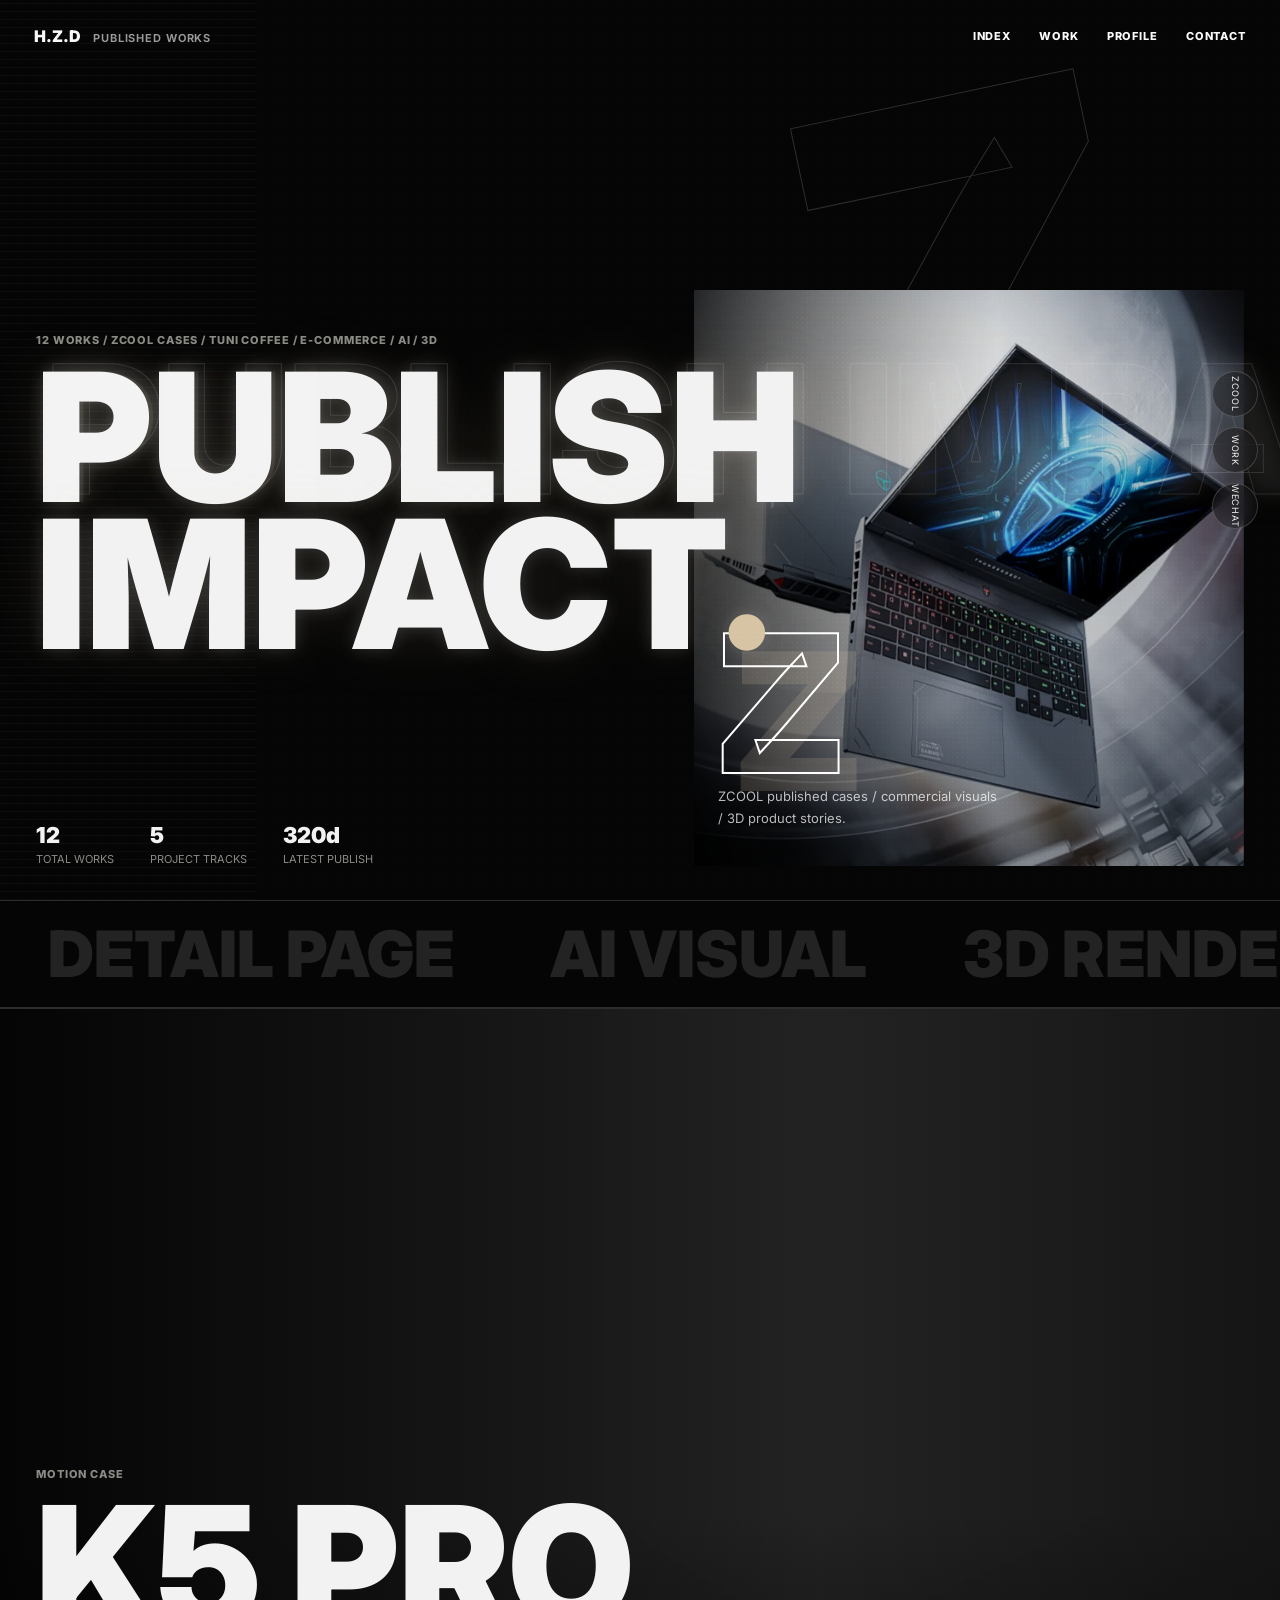
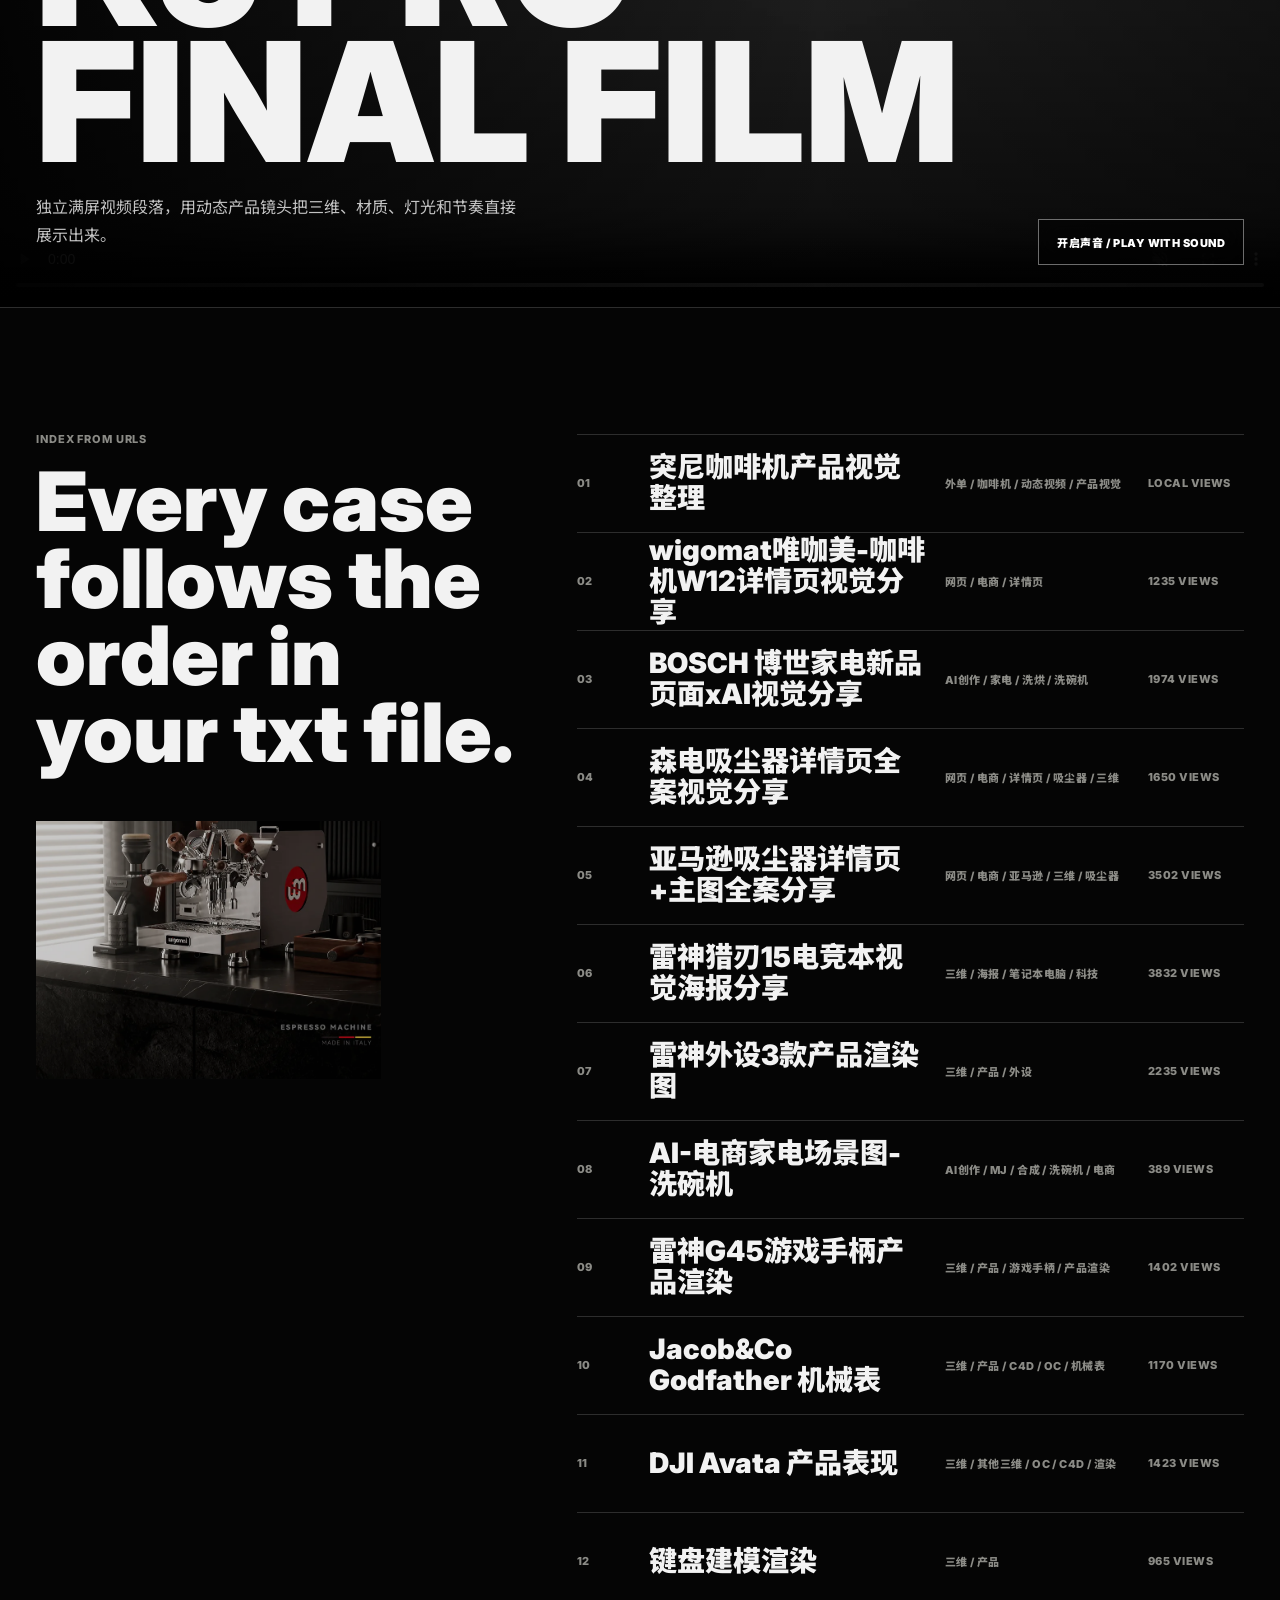
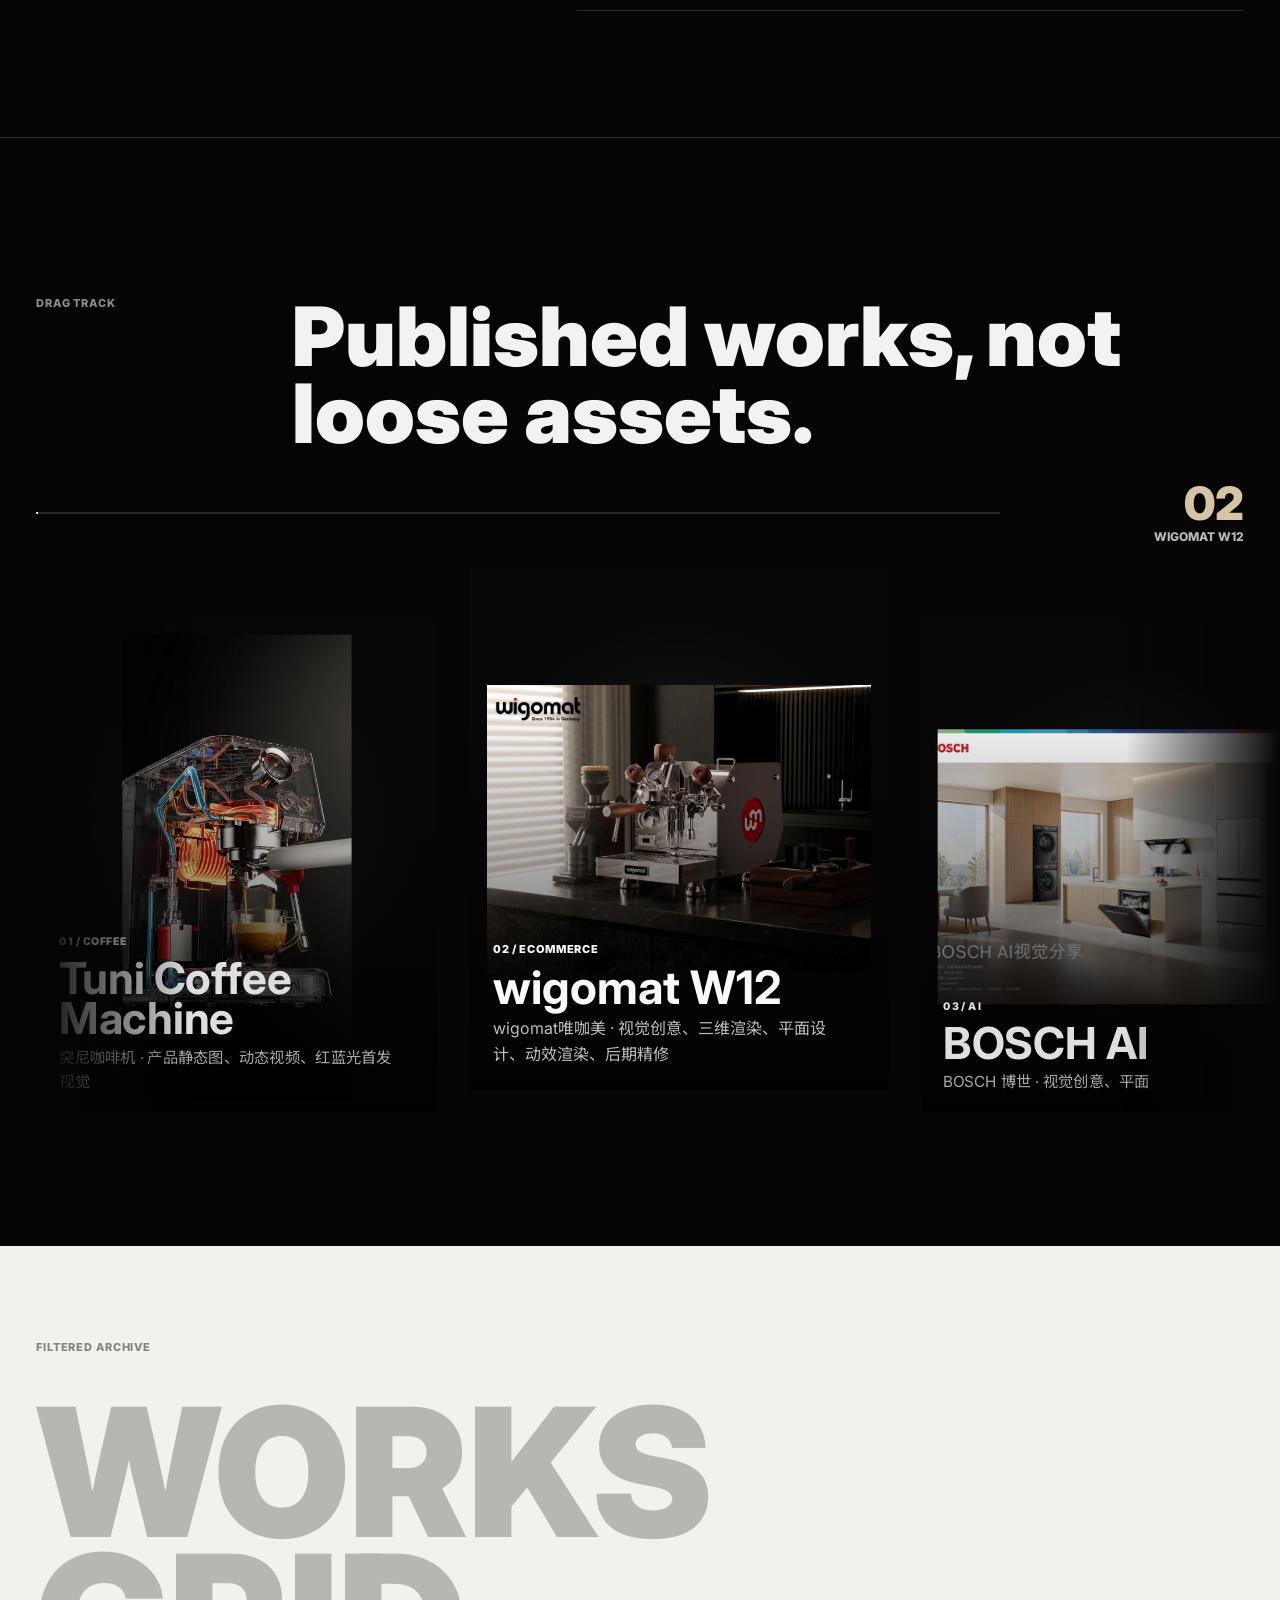
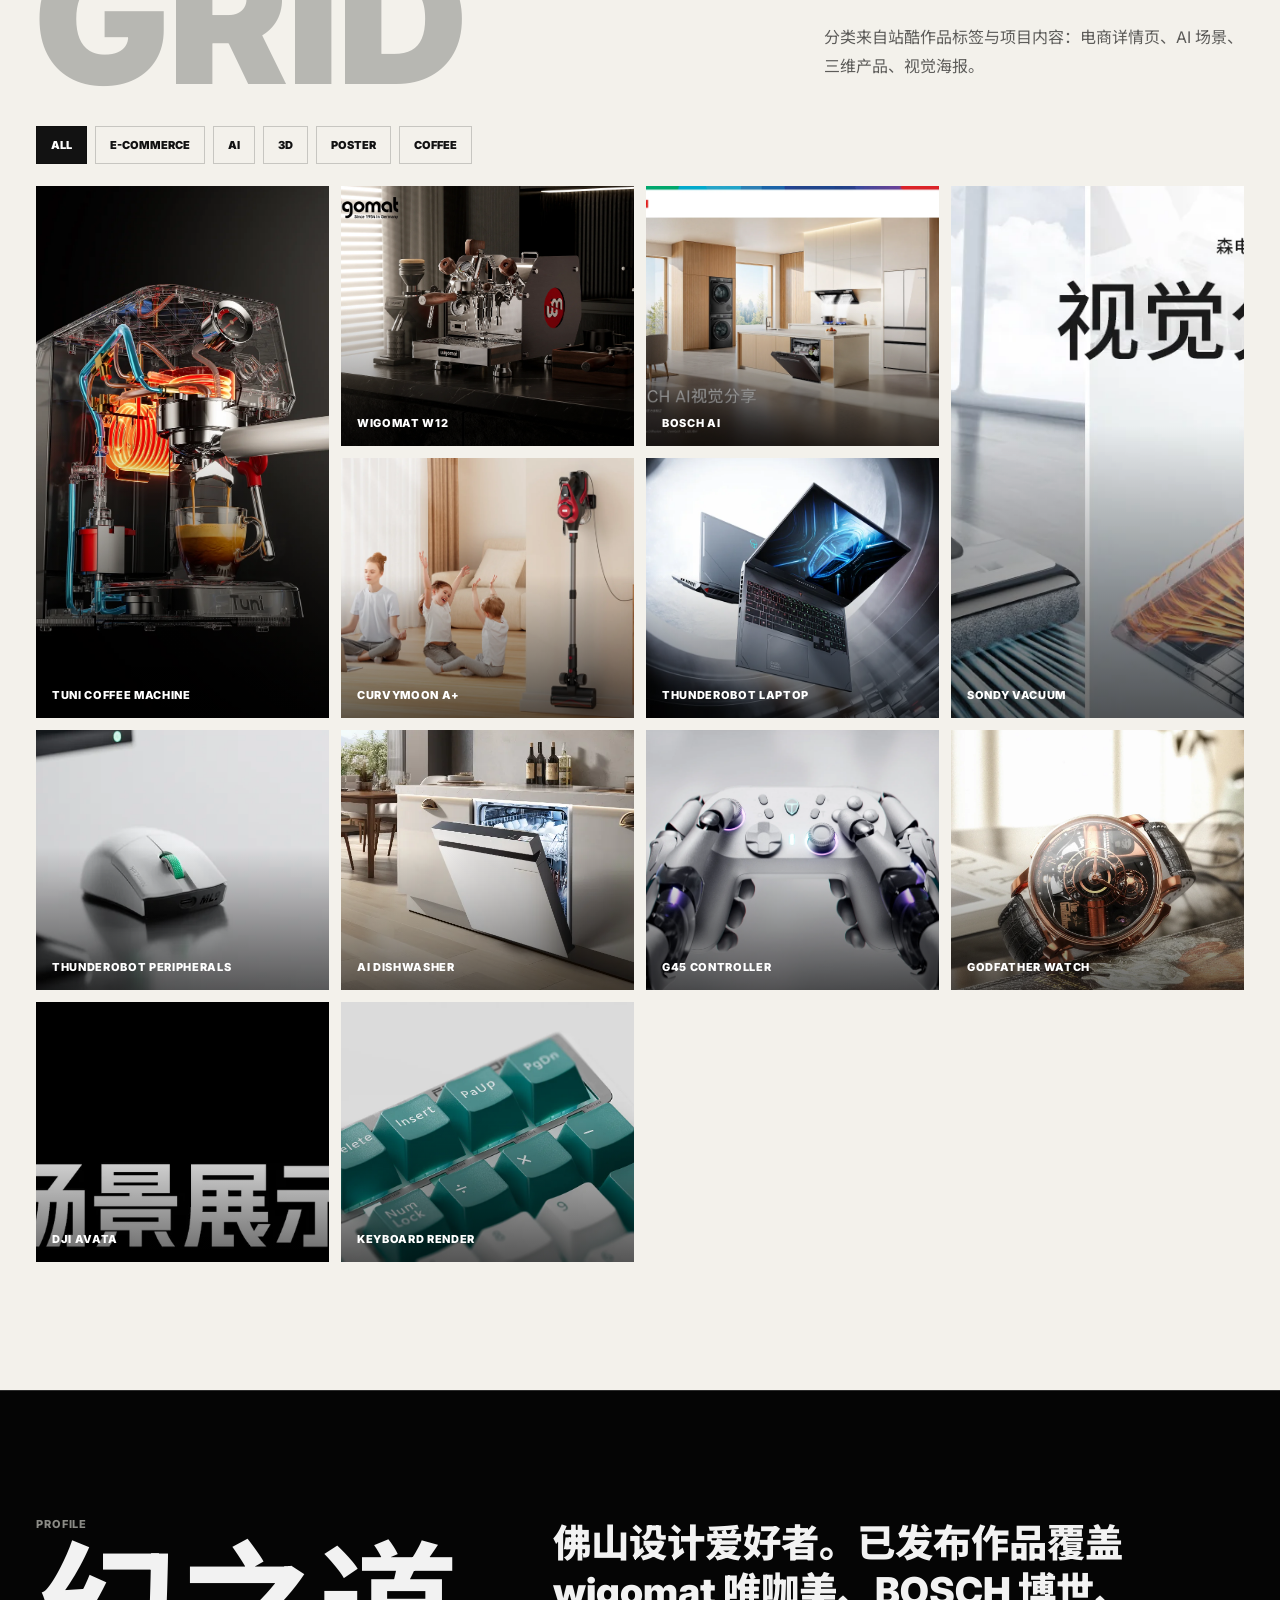
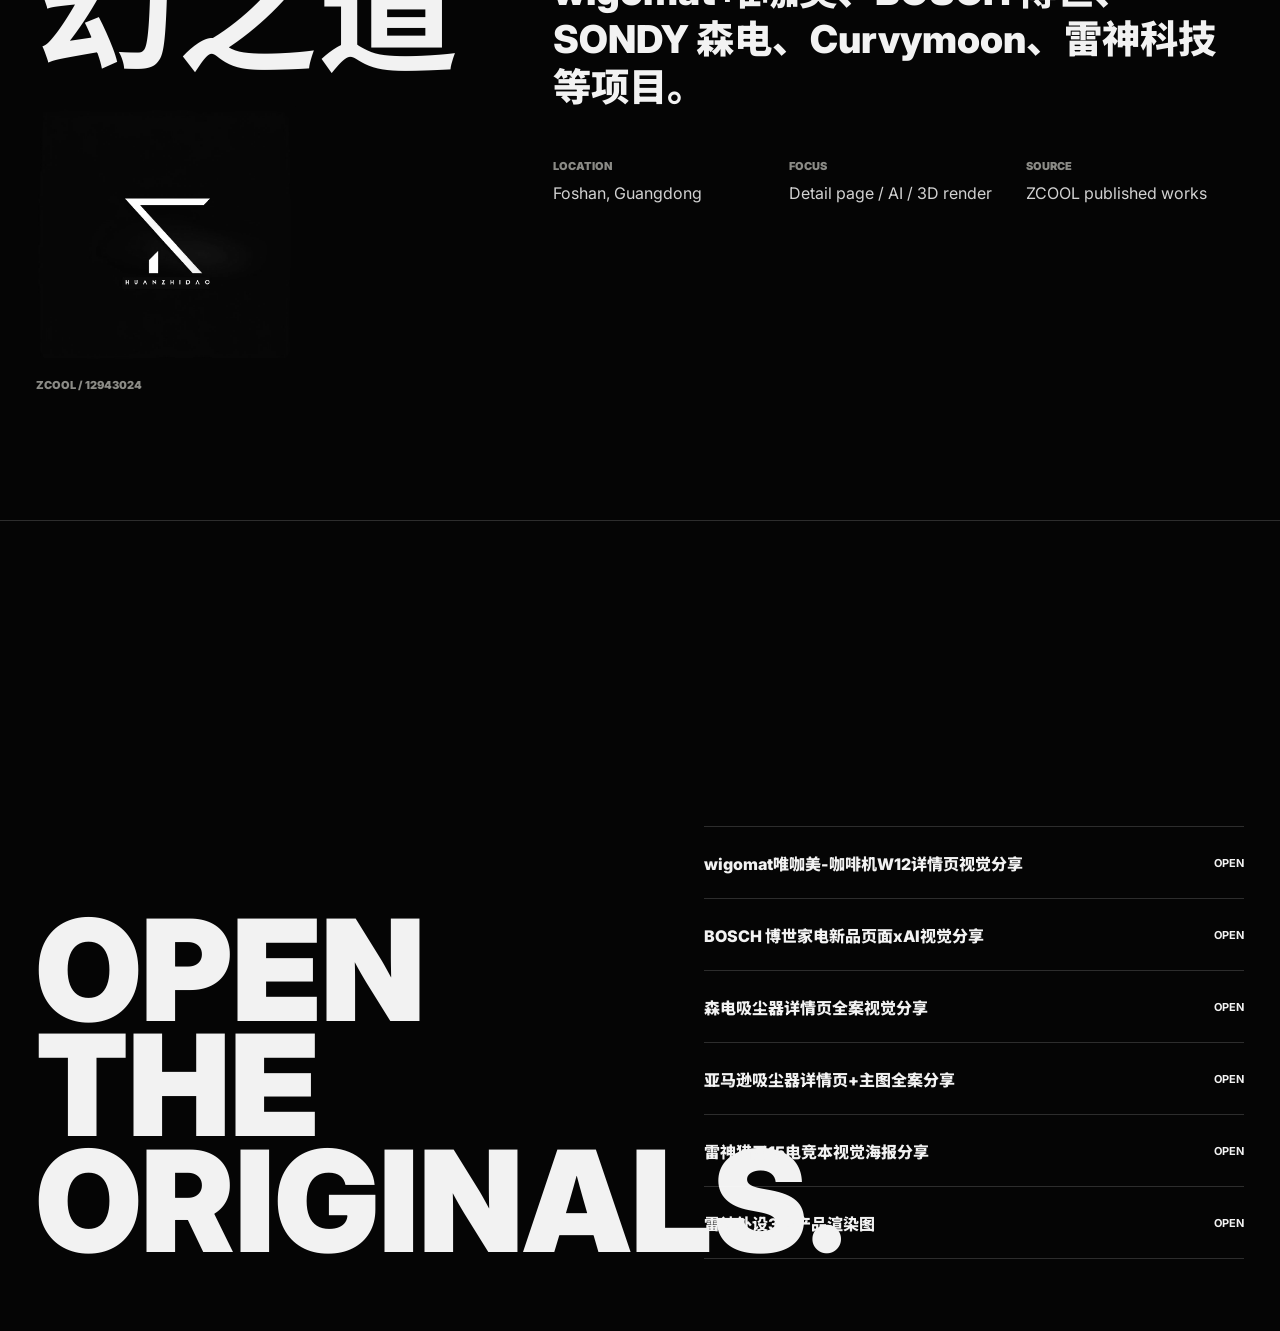
==== index.html @ e87cab84 "Initial portfolio website" ====
<!doctype html>
<html lang="zh-CN">
  <head>
    <meta charset="UTF-8" />
    <meta name="viewport" content="width=device-width, initial-scale=1.0" />
    <meta
      name="description"
      content="幻之道个人作品集，以站酷发布作品为主线，展示电商详情页、AI 场景、三维产品渲染与视觉海报。"
    />
    <title>幻之道 | Published Works Portfolio</title>
    <link rel="preconnect" href="https://fonts.googleapis.com" />
    <link rel="preconnect" href="https://fonts.gstatic.com" crossorigin />
    <link
      href="https://fonts.googleapis.com/css2?family=Inter:wght@500;650;800;900&family=Noto+Sans+SC:wght@400;500;700;900&display=swap"
      rel="stylesheet"
    />
    <link rel="stylesheet" href="styles.css" />
  </head>
  <body>
    <div class="grain" aria-hidden="true"></div>
    <div class="scroll-progress" aria-hidden="true"></div>

    <header class="site-header" data-theme="dark">
      <a class="brand" href="#top" aria-label="返回首页">
        <span>H.Z.D</span>
        <small>Published Works</small>
      </a>
      <nav class="top-nav" aria-label="主导航">
        <a href="#index">INDEX</a>
        <a href="#work">WORK</a>
        <a href="#profile">PROFILE</a>
        <a href="#contact">CONTACT</a>
      </nav>
      <button class="menu-button" type="button" aria-label="打开导航" aria-expanded="false">
        <span></span><span></span>
      </button>
    </header>

    <aside class="social-rail" aria-label="社交与外链">
      <a href="https://www.zcool.com.cn/u/12943024" target="_blank" rel="noreferrer">ZCOOL</a>
      <a href="#work">WORK</a>
      <a href="#contact">WECHAT</a>
    </aside>

    <main id="top">
      <section class="hero section-dark" aria-label="作品集封面">
        <div class="hero-scan" aria-hidden="true"></div>
        <div class="hero-copy" data-speed="-0.08">
          <p class="eyebrow">12 works / ZCOOL cases / Tuni coffee / e-commerce / AI / 3D</p>
          <h1 data-text="PUBLISH IMPACT.">
            PUBLISH<br />
            IMPACT<span>.</span>
          </h1>
        </div>
        <div class="hero-meta">
          <div><span>12</span><small>Total Works</small></div>
          <div><span>5</span><small>Project Tracks</small></div>
          <div><span>320d</span><small>Latest Publish</small></div>
        </div>
        <div class="hero-visual" data-parallax data-speed="0.12">
          <img class="hero-image hero-image-current" src="assets/wigomat-cover.webp" alt="wigomat 唯咖美咖啡机详情页视觉" />
          <img class="hero-image hero-image-next" src="assets/bosch-cover.webp" alt="" aria-hidden="true" />
          <div class="hero-flash" aria-hidden="true"></div>
          <div class="hero-frame">
            <strong>Z</strong>
            <p>ZCOOL published cases / commercial visuals / 3D product stories.</p>
          </div>
        </div>
      </section>

      <section class="intro-strip section-dark" aria-label="作品方向">
        <p>DETAIL PAGE</p>
        <p>AI VISUAL</p>
        <p>3D RENDER</p>
        <p>VISUAL POSTER</p>
        <p>TUNI COFFEE</p>
      </section>

      <section class="showreel section-dark" id="showreel" aria-label="K5 Pro 视频展示">
        <div class="showreel-copy">
          <p class="eyebrow">Motion Case</p>
          <h2>K5 PRO<br />FINAL FILM</h2>
          <p>独立满屏视频段落，用动态产品镜头把三维、材质、灯光和节奏直接展示出来。</p>
        </div>
        <video src="assets/k5pro-final.mp4" autoplay loop playsinline controls preload="metadata"></video>
        <button class="sound-unlock" type="button">开启声音 / PLAY WITH SOUND</button>
      </section>

      <section class="project-index section-dark" id="index">
        <div class="sticky-title">
          <p class="eyebrow">Index from URLs</p>
          <h2>Every case follows the order in your txt file.</h2>
          <div class="index-preview" aria-hidden="true">
            <img src="assets/wigomat-cover.webp" alt="" />
          </div>
        </div>
        <div class="index-list" id="indexList" aria-label="站酷作品索引"></div>
      </section>

      <section class="work-stage section-dark" id="work">
        <div class="work-pin">
          <div class="section-heading">
            <p class="eyebrow">Drag Track</p>
            <h2>Published works, not loose assets.</h2>
          </div>
          <div class="work-meta">
            <div class="work-progress"><span></span></div>
            <div class="work-current">
              <b id="workCounter">01</b>
              <p id="workCurrentTitle">Tuni Coffee Machine</p>
            </div>
          </div>
          <div class="work-viewport">
            <div class="work-track" id="workTrack" aria-label="站酷发布作品横向列表"></div>
          </div>
        </div>
      </section>

      <section class="gtm section-light" id="practice">
        <div class="gtm-title">
          <p class="eyebrow">Filtered archive</p>
          <h2>WORKS GRID</h2>
          <p>分类来自站酷作品标签与项目内容：电商详情页、AI 场景、三维产品、视觉海报。</p>
        </div>
        <div class="filter-bar" role="tablist" aria-label="作品分类">
          <button class="active" type="button" data-filter="all">ALL</button>
          <button type="button" data-filter="ecommerce">E-COMMERCE</button>
          <button type="button" data-filter="ai">AI</button>
          <button type="button" data-filter="3d">3D</button>
          <button type="button" data-filter="poster">POSTER</button>
          <button type="button" data-filter="coffee">COFFEE</button>
        </div>
        <div class="project-grid" id="projectGrid"></div>
      </section>

      <section class="profile section-dark" id="profile">
        <div>
          <p class="eyebrow">Profile</p>
          <h2>幻之道</h2>
          <figure class="avatar-lockup">
            <img src="assets/avatar.webp" alt="幻之道站酷头像" />
            <figcaption>ZCOOL / 12943024</figcaption>
          </figure>
        </div>
        <div class="profile-copy">
          <p>
            佛山设计爱好者。已发布作品覆盖 wigomat 唯咖美、BOSCH 博世、SONDY 森电、Curvymoon、雷神科技等项目。
          </p>
          <dl>
            <div><dt>Location</dt><dd>Foshan, Guangdong</dd></div>
            <div><dt>Focus</dt><dd>Detail page / AI / 3D render</dd></div>
            <div><dt>Source</dt><dd>ZCOOL published works</dd></div>
          </dl>
        </div>
      </section>

      <section class="links section-dark" id="contact">
        <h2>OPEN THE<br />ORIGINALS.</h2>
        <div class="link-list" id="linkList"></div>
      </section>
    </main>

    <dialog class="project-dialog" aria-label="作品详情">
      <button class="dialog-close" type="button" aria-label="关闭">×</button>
      <div class="dialog-media"></div>
      <div class="dialog-copy">
        <p class="eyebrow"></p>
        <h3></h3>
        <p class="dialog-text"></p>
        <ul class="dialog-facts"></ul>
        <a class="dialog-link" href="#" target="_blank" rel="noreferrer">Open ZCOOL page</a>
      </div>
    </dialog>

    <script src="assets/gallery-data.js"></script>
    <script src="script.js"></script>
  </body>
</html>
---- styles.css ----
:root {
  --black: #050505;
  --ink: #121212;
  --paper: #f3f1eb;
  --muted: #8b8b86;
  --line: rgba(255, 255, 255, 0.16);
  --accent: #f2f2f2;
  --warm: #d7c4a4;
  --header-h: 72px;
}

* {
  box-sizing: border-box;
}

html {
  scroll-behavior: smooth;
}

body {
  margin: 0;
  font-family: Inter, "Noto Sans SC", system-ui, sans-serif;
  color: var(--accent);
  background: var(--black);
}

body.dialog-open {
  overflow: hidden;
}

img,
video {
  display: block;
  width: 100%;
  height: 100%;
  object-fit: cover;
}

a,
button {
  color: inherit;
}

button {
  font: inherit;
}

.grain {
  position: fixed;
  inset: 0;
  pointer-events: none;
  z-index: 20;
  opacity: 0.18;
  background-image: radial-gradient(rgba(255, 255, 255, 0.45) 0.7px, transparent 0.8px);
  background-size: 5px 5px;
  mix-blend-mode: overlay;
}

.scroll-progress {
  position: fixed;
  left: 0;
  top: 0;
  z-index: 40;
  width: 0;
  height: 2px;
  background: #fff;
}

.site-header {
  position: fixed;
  top: 0;
  left: 0;
  right: 0;
  z-index: 30;
  height: var(--header-h);
  display: flex;
  align-items: center;
  justify-content: space-between;
  padding: 0 34px;
  color: #fff;
  mix-blend-mode: difference;
}

.brand {
  display: flex;
  align-items: baseline;
  gap: 12px;
  text-decoration: none;
  font-weight: 900;
  letter-spacing: 0;
}

.brand small,
.top-nav a,
.social-rail a,
.eyebrow {
  font-size: 11px;
  line-height: 1;
  letter-spacing: 0.08em;
  text-transform: uppercase;
}

.brand small {
  color: rgba(255, 255, 255, 0.62);
  font-weight: 650;
}

.top-nav {
  display: flex;
  gap: 28px;
}

.top-nav a {
  text-decoration: none;
  font-weight: 800;
}

.menu-button {
  display: none;
  width: 44px;
  height: 44px;
  border: 1px solid rgba(255, 255, 255, 0.28);
  background: transparent;
  align-items: center;
  justify-content: center;
  flex-direction: column;
  gap: 6px;
}

.menu-button span {
  width: 18px;
  height: 2px;
  background: currentColor;
}

.social-rail {
  position: fixed;
  right: 22px;
  top: 50%;
  z-index: 25;
  transform: translateY(-50%);
  display: grid;
  gap: 10px;
}

.social-rail a {
  width: 46px;
  height: 46px;
  border: 1px solid rgba(255, 255, 255, 0.18);
  border-radius: 50%;
  display: grid;
  place-items: center;
  text-decoration: none;
  writing-mode: vertical-rl;
  font-size: 9px;
  background: rgba(10, 10, 10, 0.34);
  backdrop-filter: blur(12px);
}

.section-dark {
  background: var(--black);
  color: var(--accent);
}

.section-light {
  background: var(--paper);
  color: var(--ink);
}

.hero {
  min-height: 100svh;
  position: relative;
  overflow: hidden;
  padding: calc(var(--header-h) + 54px) 36px 34px;
  display: grid;
  grid-template-columns: minmax(0, 1fr) minmax(360px, 43vw);
  align-items: end;
  gap: 28px;
}

.hero-scan {
  position: absolute;
  inset: 0;
  pointer-events: none;
  opacity: 0.5;
  background:
    linear-gradient(90deg, transparent 0 32%, rgba(255, 255, 255, 0.2) 49%, transparent 62%),
    repeating-linear-gradient(0deg, rgba(255, 255, 255, 0.05) 0 1px, transparent 1px 8px);
  mix-blend-mode: screen;
  transform: translateX(-80%);
  animation: heroScan 4.8s cubic-bezier(0.76, 0, 0.24, 1) infinite;
}

.hero::before {
  content: "Z";
  position: absolute;
  right: 12vw;
  top: 10svh;
  font-size: clamp(220px, 38vw, 720px);
  font-weight: 900;
  line-height: 0.75;
  color: transparent;
  -webkit-text-stroke: 1px rgba(255, 255, 255, 0.16);
  transform: rotate(-12deg);
}

.hero-copy {
  position: relative;
  z-index: 2;
  align-self: center;
  transform: translateY(var(--scroll-shift, 0));
}

.eyebrow {
  margin: 0 0 18px;
  color: var(--muted);
  font-weight: 800;
}

.hero h1,
.gtm h2,
.links h2 {
  margin: 0;
  font-size: clamp(74px, 14vw, 208px);
  line-height: 0.82;
  font-weight: 900;
  letter-spacing: 0;
}

.hero h1 {
  position: relative;
  text-shadow:
    0 0 18px rgba(255, 255, 255, 0.16),
    0 0 64px rgba(215, 196, 164, 0.12);
  animation: titleBreath 9s ease-in-out infinite;
}

.hero h1::before,
.hero h1::after {
  content: attr(data-text);
  position: absolute;
  left: 0;
  top: 0;
  white-space: pre;
  pointer-events: none;
}

.hero h1::before {
  color: transparent;
  -webkit-text-stroke: 1px rgba(255, 255, 255, 0.28);
  transform: translate(10px, -8px);
  opacity: 0.45;
  z-index: -1;
}

.hero h1::after {
  width: 44%;
  overflow: hidden;
  color: rgba(215, 196, 164, 0.55);
  mix-blend-mode: screen;
  clip-path: inset(0 0 0 0);
  transform: translate(4px, 0);
  opacity: 0.18;
  animation: titleSheen 7.5s cubic-bezier(0.76, 0, 0.24, 1) infinite;
}

.hero h1 span {
  color: var(--warm);
}

.hero-visual {
  position: relative;
  z-index: 1;
  height: min(64svh, 680px);
  min-height: 430px;
  overflow: hidden;
  background: #111;
  clip-path: inset(0 round 2px);
  transform: translateY(var(--scroll-shift, 0));
  transition: transform 120ms linear;
  cursor: crosshair;
}

.hero-image {
  position: absolute;
  inset: 0;
  transition: opacity 280ms steps(2, end), transform 420ms cubic-bezier(0.76, 0, 0.24, 1), filter 280ms steps(2, end);
  will-change: opacity, transform, filter, clip-path;
}

.hero-image-next {
  opacity: 0;
  transform: translate3d(22px, -8px, 0) scale(1.08);
  filter: contrast(1.6) saturate(1.35) blur(3px);
  clip-path: inset(0 0 86% 0);
}

.hero-visual.is-switching .hero-image-current {
  animation: heroGlitchOut 680ms steps(1, end) both;
}

.hero-visual.is-switching .hero-image-next {
  animation: heroGlitchIn 680ms steps(1, end) both;
}

.hero-glitch-stack {
  position: absolute;
  inset: 0;
  z-index: 4;
  opacity: 0;
  pointer-events: none;
  overflow: hidden;
}

.hero-visual.is-switching .hero-glitch-stack {
  opacity: 1;
}

.hero-slice {
  position: absolute;
  inset: -3%;
  background-image: var(--slice-image);
  background-size: cover;
  background-position: center;
  clip-path: inset(var(--slice-top) 0 var(--slice-bottom) 0);
  filter:
    contrast(1.35)
    saturate(1.4)
    drop-shadow(13px 0 rgba(0, 210, 255, 0.72))
    drop-shadow(-12px 0 rgba(255, 24, 78, 0.62));
  mix-blend-mode: screen;
  transform: translate3d(var(--slice-x), var(--slice-y), 0) scale(1.06);
  animation: heroSliceDrive 860ms var(--slice-delay) steps(1, end) both;
  will-change: transform, opacity, clip-path, filter;
}

.hero-slice::after {
  content: "";
  position: absolute;
  inset: 0;
  background:
    linear-gradient(90deg, rgba(255, 255, 255, 0.32), transparent 16%, transparent 84%, rgba(255, 255, 255, 0.2)),
    repeating-linear-gradient(0deg, rgba(255, 255, 255, 0.18) 0 1px, transparent 1px 6px);
  mix-blend-mode: overlay;
}

.hero-flash {
  position: absolute;
  inset: -4%;
  z-index: 5;
  opacity: 0;
  background:
    linear-gradient(90deg, transparent 0 18%, rgba(255, 255, 255, 0.34) 24%, rgba(255, 38, 62, 0.28) 28%, rgba(0, 195, 255, 0.24) 34%, transparent 44%),
    repeating-linear-gradient(0deg, transparent 0 9px, rgba(255, 255, 255, 0.16) 10px 11px);
  transform: translateX(-82%) skewX(-8deg);
  mix-blend-mode: screen;
  pointer-events: none;
}

.hero-visual.is-switching .hero-flash {
  opacity: 1;
  animation: heroImageSweep 680ms steps(5, end);
}

.hero-visual::before {
  content: "";
  position: absolute;
  inset: 0;
  z-index: 2;
  opacity: 0;
  background:
    linear-gradient(90deg, rgba(255, 52, 52, 0.24), transparent 18%, transparent 78%, rgba(0, 225, 255, 0.2)),
    repeating-linear-gradient(0deg, transparent 0 18px, rgba(255, 255, 255, 0.2) 19px 20px, transparent 21px 34px);
  mix-blend-mode: screen;
  pointer-events: none;
}

.hero-visual.is-switching::before {
  animation: heroGlitchBars 680ms steps(1, end);
}

.hero-visual::after {
  content: "";
  position: absolute;
  inset: 0;
  z-index: 2;
  background: linear-gradient(90deg, rgba(0, 0, 0, 0.78), transparent 55%),
    radial-gradient(circle at 30% 30%, transparent, rgba(0, 0, 0, 0.46));
  pointer-events: none;
}

.hero-frame {
  position: absolute;
  left: 24px;
  bottom: 24px;
  z-index: 6;
  width: min(280px, calc(100% - 48px));
}

.hero-frame strong {
  display: block;
  font-size: clamp(112px, 15vw, 240px);
  line-height: 0.72;
  font-weight: 900;
  color: transparent;
  -webkit-text-stroke: 2px #fff;
  text-shadow: 18px 18px 0 rgba(215, 196, 164, 0.18);
}

.hero-frame p {
  color: rgba(255, 255, 255, 0.72);
  line-height: 1.7;
  font-size: 13px;
}

.hero-meta {
  position: absolute;
  left: 36px;
  bottom: 34px;
  display: flex;
  gap: 36px;
  z-index: 3;
}

.hero-meta div {
  display: grid;
  gap: 4px;
}

.hero-meta span {
  font-size: 22px;
  font-weight: 900;
}

.hero-meta small {
  color: var(--muted);
  font-size: 11px;
  text-transform: uppercase;
}

.intro-strip {
  display: flex;
  overflow: hidden;
  border-top: 1px solid var(--line);
  border-bottom: 1px solid var(--line);
}

.intro-strip p {
  flex: 0 0 auto;
  margin: 0;
  padding: 24px 48px;
  font-size: clamp(26px, 5vw, 76px);
  line-height: 0.9;
  font-weight: 900;
  color: rgba(255, 255, 255, 0.12);
  white-space: nowrap;
  animation: marquee 24s linear infinite;
}

@keyframes marquee {
  to {
    transform: translateX(-100%);
  }
}

@keyframes heroScan {
  0%,
  18% {
    transform: translateX(-85%);
  }
  55%,
  100% {
    transform: translateX(85%);
  }
}

@keyframes heroImageSweep {
  0% {
    transform: translateX(-82%) skewX(-8deg);
    clip-path: inset(0 0 76% 0);
  }
  18% {
    transform: translateX(-34%) skewX(12deg);
    clip-path: inset(42% 0 30% 0);
  }
  36% {
    transform: translateX(8%) skewX(-16deg);
    clip-path: inset(8% 0 60% 0);
  }
  58% {
    transform: translateX(34%) skewX(8deg);
    clip-path: inset(64% 0 10% 0);
  }
  100% {
    transform: translateX(86%) skewX(-8deg);
    clip-path: inset(0);
  }
}

@keyframes heroSliceDrive {
  0% {
    opacity: 0;
    transform: translate3d(calc(var(--slice-x) * -1), var(--slice-y), 0) scale(1.14);
    filter:
      contrast(2.2)
      saturate(1.8)
      hue-rotate(-26deg)
      drop-shadow(24px 0 rgba(0, 210, 255, 0.92))
      drop-shadow(-24px 0 rgba(255, 24, 78, 0.86));
  }
  8% {
    opacity: 1;
    transform: translate3d(calc(var(--slice-x) * 1.6), calc(var(--slice-y) * -1), 0) scale(1.12);
    clip-path: inset(calc(var(--slice-top) + 2%) 0 calc(var(--slice-bottom) - 1%) 0);
  }
  18% {
    opacity: 0.62;
    transform: translate3d(calc(var(--slice-x) * -0.8), calc(var(--slice-y) * 1.8), 0) scale(1.1);
    filter:
      contrast(2.4)
      saturate(1.25)
      hue-rotate(18deg)
      drop-shadow(30px 0 rgba(0, 210, 255, 0.82))
      drop-shadow(-18px 0 rgba(255, 24, 78, 0.72));
  }
  31% {
    opacity: 1;
    transform: translate3d(calc(var(--slice-x) * 0.5), calc(var(--slice-y) * -0.8), 0) scale(1.07);
  }
  48% {
    opacity: 0.8;
    transform: translate3d(calc(var(--slice-x) * -1.25), 0, 0) scale(1.05);
    clip-path: inset(calc(var(--slice-top) - 1%) 0 calc(var(--slice-bottom) + 3%) 0);
  }
  66% {
    opacity: 1;
    transform: translate3d(0, 0, 0) scale(1.02);
    filter:
      contrast(1.6)
      saturate(1.35)
      drop-shadow(9px 0 rgba(0, 210, 255, 0.55))
      drop-shadow(-8px 0 rgba(255, 24, 78, 0.5));
  }
  100% {
    opacity: 0;
    transform: translate3d(0, 0, 0) scale(1);
    filter: none;
  }
}

@keyframes heroGlitchIn {
  0% {
    opacity: 0;
    transform: translate3d(34px, -12px, 0) scale(1.1);
    filter: contrast(1.9) saturate(1.5) hue-rotate(-22deg);
    clip-path: inset(0 0 82% 0);
  }
  14% {
    opacity: 0.95;
    transform: translate3d(-24px, 8px, 0) scale(1.07);
    filter: contrast(1.7) saturate(1.45) hue-rotate(18deg);
    clip-path: inset(48% 0 26% 0);
  }
  28% {
    opacity: 0.58;
    transform: translate3d(20px, -2px, 0) scale(1.05);
    filter: contrast(2) saturate(1.3);
    clip-path: inset(12% 0 58% 0);
  }
  44% {
    opacity: 1;
    transform: translate3d(-10px, 5px, 0) scale(1.04);
    filter: contrast(1.45) saturate(1.25);
    clip-path: inset(70% 0 8% 0);
  }
  64% {
    opacity: 0.86;
    transform: translate3d(6px, 0, 0) scale(1.02);
    filter: contrast(1.35);
    clip-path: inset(28% 0 42% 0);
  }
  78% {
    opacity: 1;
    transform: translate3d(-2px, 0, 0) scale(1.01);
    filter: contrast(1.15);
    clip-path: inset(0 0 0 0);
  }
  100% {
    opacity: 1;
    transform: translate3d(0, 0, 0) scale(1);
    filter: none;
    clip-path: inset(0);
  }
}

@keyframes heroGlitchOut {
  0% {
    opacity: 1;
    transform: translate3d(0, 0, 0) scale(1);
    filter: none;
    clip-path: inset(0);
  }
  12% {
    opacity: 0.9;
    transform: translate3d(-18px, 4px, 0) scale(1.04);
    filter: contrast(1.8) saturate(1.35) hue-rotate(16deg);
    clip-path: inset(18% 0 54% 0);
  }
  26% {
    opacity: 0.45;
    transform: translate3d(22px, -8px, 0) scale(1.08);
    filter: contrast(2) saturate(1.2);
    clip-path: inset(62% 0 14% 0);
  }
  42% {
    opacity: 0.72;
    transform: translate3d(-30px, 6px, 0) scale(1.08);
    filter: contrast(1.6) blur(1px);
    clip-path: inset(0 0 76% 0);
  }
  62% {
    opacity: 0.22;
    transform: translate3d(12px, 0, 0) scale(1.12);
    filter: blur(3px) contrast(1.4);
    clip-path: inset(76% 0 0 0);
  }
  100% {
    opacity: 0;
    transform: translate3d(0, 0, 0) scale(1.13);
    filter: blur(5px);
    clip-path: inset(0);
  }
}

@keyframes heroGlitchBars {
  0%,
  100% {
    opacity: 0;
    transform: translateX(0);
    clip-path: inset(0);
  }
  10% {
    opacity: 0.7;
    transform: translateX(-14px);
    clip-path: inset(6% 0 80% 0);
  }
  24% {
    opacity: 0.95;
    transform: translateX(18px);
    clip-path: inset(36% 0 42% 0);
  }
  40% {
    opacity: 0.55;
    transform: translateX(-28px);
    clip-path: inset(72% 0 8% 0);
  }
  58% {
    opacity: 0.85;
    transform: translateX(10px);
    clip-path: inset(18% 0 62% 0);
  }
  72% {
    opacity: 0.35;
    transform: translateX(-6px);
    clip-path: inset(54% 0 24% 0);
  }
}

@keyframes titleBreath {
  0%,
  100% {
    letter-spacing: 0;
    filter: contrast(1);
  }
  50% {
    letter-spacing: 0.004em;
    filter: contrast(1.08);
  }
}

@keyframes titleSheen {
  0%,
  100% {
    transform: translateX(-12%);
    opacity: 0;
  }
  42%,
  58% {
    opacity: 0.2;
  }
  72% {
    transform: translateX(72%);
    opacity: 0;
  }
}

.showreel {
  position: relative;
  min-height: 100svh;
  display: grid;
  align-items: end;
  overflow: hidden;
  border-top: 1px solid var(--line);
  border-bottom: 1px solid var(--line);
}

.showreel video {
  position: absolute;
  inset: 0;
  width: 100%;
  height: 100%;
  object-fit: cover;
  opacity: 0.72;
}

.showreel::after {
  content: "";
  position: absolute;
  inset: 0;
  background: linear-gradient(90deg, rgba(0, 0, 0, 0.88), rgba(0, 0, 0, 0.08) 64%, rgba(0, 0, 0, 0.42)),
    linear-gradient(0deg, rgba(0, 0, 0, 0.72), transparent 44%);
  pointer-events: none;
}

.showreel-copy {
  position: relative;
  z-index: 1;
  width: min(980px, calc(100% - 72px));
  margin: 0 36px 58px;
}

.sound-unlock {
  position: absolute;
  right: 36px;
  bottom: 42px;
  z-index: 2;
  min-height: 46px;
  border: 1px solid rgba(255, 255, 255, 0.42);
  background: rgba(0, 0, 0, 0.42);
  color: #fff;
  padding: 0 18px;
  font-size: 11px;
  font-weight: 900;
  letter-spacing: 0.04em;
  cursor: pointer;
  opacity: 0;
  pointer-events: none;
  transform: translateY(10px);
  transition: opacity 220ms, transform 220ms;
  backdrop-filter: blur(12px);
}

.showreel.needs-sound .sound-unlock {
  opacity: 1;
  pointer-events: auto;
  transform: translateY(0);
}

.showreel-copy h2 {
  margin: 0;
  font-size: clamp(68px, 13vw, 190px);
  line-height: 0.82;
  font-weight: 900;
}

.showreel-copy p:last-child {
  max-width: 480px;
  margin: 22px 0 0;
  color: rgba(255, 255, 255, 0.76);
  line-height: 1.75;
}

.work-stage {
  position: relative;
  min-height: auto;
  padding: 136px 0 96px;
  scroll-margin-top: var(--header-h);
}

.work-pin {
  position: relative;
  top: auto;
  min-height: calc(100svh - var(--header-h));
  display: grid;
  grid-template-rows: auto auto minmax(0, 1fr);
  gap: 18px;
  overflow: hidden;
  padding: 24px 0 38px 36px;
}

.project-index {
  position: relative;
  display: grid;
  grid-template-columns: minmax(260px, 0.85fr) minmax(0, 1.15fr);
  gap: 48px;
  padding: 126px 36px;
  border-bottom: 1px solid var(--line);
}

.sticky-title {
  position: sticky;
  top: 118px;
  align-self: start;
}

.sticky-title h2 {
  max-width: 600px;
  margin: 0;
  font-size: clamp(42px, 6.4vw, 112px);
  line-height: 0.94;
  font-weight: 900;
}

.index-preview {
  width: min(380px, 70%);
  aspect-ratio: 4 / 3;
  margin-top: 34px;
  overflow: hidden;
  background: #111;
  opacity: 0.78;
  transform: translateY(16px);
}

.index-preview img {
  transform: scale(1.06);
  transition: opacity 260ms, transform 700ms cubic-bezier(0.22, 1, 0.36, 1);
}

.index-preview.is-switching img {
  opacity: 0.28;
  transform: scale(1.12);
}

.index-list {
  display: grid;
  border-top: 1px solid var(--line);
}

.index-row {
  min-height: 98px;
  display: grid;
  grid-template-columns: 54px minmax(0, 1.2fr) minmax(180px, 0.8fr) 96px;
  gap: 18px;
  align-items: center;
  border: 0;
  border-bottom: 1px solid var(--line);
  padding: 0;
  background: transparent;
  color: inherit;
  text-align: left;
  cursor: pointer;
}

.index-row span,
.index-row b,
.index-row em {
  color: var(--muted);
  font-size: 11px;
  font-style: normal;
  font-weight: 850;
  letter-spacing: 0.04em;
  text-transform: uppercase;
}

.index-row strong {
  font-size: clamp(19px, 2.2vw, 34px);
  line-height: 1.1;
  font-weight: 900;
}

.index-row:hover strong {
  color: var(--warm);
}

.section-heading {
  display: grid;
  grid-template-columns: 220px minmax(0, 920px);
  gap: 36px;
  padding-right: 36px;
  margin-bottom: 12px;
}

.section-heading h2 {
  max-width: 940px;
  margin: 0;
  font-size: clamp(34px, 6.4vw, 104px);
  line-height: 0.95;
  font-weight: 900;
}

.work-meta {
  display: grid;
  grid-template-columns: minmax(0, 1fr) 220px;
  gap: 24px;
  align-items: center;
  padding-right: 36px;
}

.work-progress {
  height: 2px;
  background: rgba(255, 255, 255, 0.14);
  overflow: hidden;
}

.work-progress span {
  display: block;
  width: var(--work-progress, 0%);
  height: 100%;
  background: linear-gradient(90deg, var(--warm), #fff);
}

.work-current {
  display: grid;
  gap: 4px;
  justify-items: end;
  text-align: right;
}

.work-current b {
  font-size: 46px;
  line-height: 0.9;
  font-weight: 900;
  color: var(--warm);
}

.work-current p {
  margin: 0;
  max-width: 220px;
  color: rgba(255, 255, 255, 0.72);
  font-size: 12px;
  font-weight: 800;
  text-transform: uppercase;
}

.work-viewport {
  position: relative;
  overflow: hidden;
  padding: 6px 0 0;
}

.work-viewport::before,
.work-viewport::after {
  content: "";
  position: absolute;
  top: 0;
  bottom: 0;
  width: 12vw;
  z-index: 2;
  pointer-events: none;
}

.work-viewport::before {
  left: 0;
  background: linear-gradient(90deg, rgba(5, 5, 5, 1), rgba(5, 5, 5, 0));
}

.work-viewport::after {
  right: 0;
  background: linear-gradient(270deg, rgba(5, 5, 5, 1), rgba(5, 5, 5, 0));
}

.work-track {
  display: grid;
  grid-auto-flow: column;
  grid-auto-columns: minmax(420px, 34vw);
  gap: 22px;
  min-width: 100%;
  overflow-x: auto;
  overflow-y: hidden;
  padding: 0 34vw 22px 0;
  scroll-snap-type: x mandatory;
  scroll-padding-left: 0;
  cursor: grab;
  scrollbar-width: thin;
  scrollbar-color: rgba(215, 196, 164, 0.7) rgba(255, 255, 255, 0.12);
  touch-action: pan-x;
}

.work-track.is-dragging {
  cursor: grabbing;
  scroll-snap-type: none;
  user-select: none;
}

.work-track::-webkit-scrollbar {
  height: 3px;
}

.work-track::-webkit-scrollbar-track {
  background: rgba(255, 255, 255, 0.12);
}

.work-track::-webkit-scrollbar-thumb {
  background: linear-gradient(90deg, var(--warm), #fff);
}

.feature-card {
  position: relative;
  height: clamp(460px, 58vh, 660px);
  border: 0;
  overflow: hidden;
  cursor: pointer;
  background:
    radial-gradient(circle at 50% 46%, rgba(255, 255, 255, 0.08), transparent 54%),
    #070707;
  transform: translate3d(0, calc(26px * var(--card-depth, 0)), 0)
    scale(calc(1 - 0.045 * var(--card-depth, 0)));
  opacity: 0;
  transform-origin: center bottom;
  filter: saturate(calc(1 - 0.2 * var(--card-depth, 0))) brightness(calc(1 - 0.08 * var(--card-depth, 0)));
  transition: transform 420ms cubic-bezier(0.22, 1, 0.36, 1), opacity 700ms, filter 420ms;
  scroll-snap-align: start;
}

.feature-card.is-visible {
  opacity: 1;
}

.feature-card.tall {
  height: clamp(460px, 58vh, 660px);
  margin-top: 0;
}

.feature-card.is-active {
  z-index: 3;
  filter: saturate(1.06) brightness(1.03);
}

.feature-card.is-active img {
  transform: scale(1);
}

.feature-card::after {
  content: "";
  position: absolute;
  inset: 0;
  background: linear-gradient(180deg, transparent 24%, rgba(0, 0, 0, 0.82));
}

.feature-card img {
  object-fit: contain;
  padding: 18px;
  transition: transform 700ms cubic-bezier(0.22, 1, 0.36, 1), filter 700ms;
}

.feature-card:hover img {
  transform: scale(0.98);
  filter: saturate(1.08) contrast(1.03);
}

.feature-card div {
  position: absolute;
  left: 24px;
  right: 24px;
  bottom: 22px;
  z-index: 1;
}

.feature-card span,
.project-tile span {
  display: block;
  font-size: 11px;
  font-weight: 850;
  letter-spacing: 0.06em;
  text-transform: uppercase;
}

.feature-card h3 {
  margin: 10px 0 8px;
  font-size: clamp(28px, 3.6vw, 58px);
  line-height: 0.92;
  letter-spacing: 0;
}

.feature-card p {
  max-width: 360px;
  margin: 0;
  color: rgba(255, 255, 255, 0.72);
  line-height: 1.6;
}

.gtm {
  min-height: 100svh;
  padding: 96px 36px 128px;
}

.gtm-title {
  display: grid;
  grid-template-columns: minmax(0, 1fr) minmax(260px, 420px);
  gap: 28px;
  align-items: end;
  margin-bottom: 34px;
}

.gtm-title .eyebrow {
  grid-column: 1 / -1;
  color: rgba(0, 0, 0, 0.45);
}

.gtm-title h2 {
  color: #b7b7b2;
}

.gtm-title p:last-child {
  margin: 0 0 12px;
  color: rgba(0, 0, 0, 0.62);
  line-height: 1.8;
}

.filter-bar {
  display: flex;
  flex-wrap: wrap;
  gap: 8px;
  margin-bottom: 22px;
}

.filter-bar button {
  min-height: 38px;
  border: 1px solid rgba(0, 0, 0, 0.18);
  background: transparent;
  padding: 0 14px;
  font-size: 11px;
  font-weight: 900;
  cursor: pointer;
}

.filter-bar button.active {
  background: var(--ink);
  color: #fff;
}

.project-grid {
  display: grid;
  grid-template-columns: repeat(4, minmax(0, 1fr));
  grid-auto-rows: 260px;
  gap: 12px;
}

.project-tile {
  position: relative;
  border: 0;
  padding: 0;
  background: #ddd;
  overflow: hidden;
  cursor: pointer;
  text-align: left;
  transform: translateY(28px);
  opacity: 0;
  transition: transform 650ms cubic-bezier(0.22, 1, 0.36, 1), opacity 650ms;
}

.project-tile.is-visible {
  transform: translateY(0);
  opacity: 1;
}

.project-tile.wide {
  grid-row: span 2;
}

.project-tile::after {
  content: "";
  position: absolute;
  inset: 0;
  background: linear-gradient(180deg, transparent 45%, rgba(0, 0, 0, 0.72));
  opacity: 0.84;
}

.project-tile span {
  position: absolute;
  left: 16px;
  right: 16px;
  bottom: 16px;
  z-index: 1;
  color: #fff;
}

.project-tile img,
.project-tile video {
  transition: transform 600ms cubic-bezier(0.22, 1, 0.36, 1);
}

.project-tile:hover img,
.project-tile:hover video {
  transform: scale(1.05);
}

.project-tile.is-hidden {
  display: none;
}

[data-reveal].index-row {
  opacity: 0.22;
  transform: translateX(34px);
  transition: opacity 600ms, transform 600ms cubic-bezier(0.22, 1, 0.36, 1);
}

[data-reveal].index-row.is-visible {
  opacity: 1;
  transform: translateX(0);
}

.profile {
  display: grid;
  grid-template-columns: minmax(220px, 0.8fr) minmax(0, 1.2fr);
  gap: 56px;
  padding: 128px 36px;
  border-top: 1px solid var(--line);
  border-bottom: 1px solid var(--line);
}

.profile h2 {
  margin: 0;
  font-size: clamp(58px, 11vw, 160px);
  line-height: 0.88;
}

.avatar-lockup {
  width: min(260px, 62vw);
  margin: 34px 0 0;
  padding: 0;
}

.avatar-lockup img {
  aspect-ratio: 1;
  object-fit: cover;
  filter: grayscale(1) contrast(1.08);
}

.avatar-lockup figcaption {
  margin-top: 12px;
  color: var(--muted);
  font-size: 11px;
  font-weight: 900;
  text-transform: uppercase;
}

.profile-copy p {
  max-width: 760px;
  margin: 0 0 48px;
  font-size: clamp(24px, 3vw, 46px);
  line-height: 1.25;
  font-weight: 850;
}

.profile dl {
  display: grid;
  grid-template-columns: repeat(3, 1fr);
  gap: 18px;
  margin: 0;
}

.profile dt {
  color: var(--muted);
  font-size: 11px;
  font-weight: 900;
  text-transform: uppercase;
}

.profile dd {
  margin: 8px 0 0;
  color: rgba(255, 255, 255, 0.82);
  line-height: 1.5;
}

.links {
  min-height: 90svh;
  padding: 118px 36px 72px;
  display: grid;
  grid-template-columns: minmax(0, 1fr) minmax(340px, 540px);
  gap: 54px;
  align-items: end;
}

.links h2 {
  font-size: clamp(58px, 11vw, 170px);
}

.link-list {
  display: grid;
  border-top: 1px solid var(--line);
}

.link-list a {
  display: flex;
  justify-content: space-between;
  align-items: center;
  gap: 20px;
  min-height: 72px;
  border-bottom: 1px solid var(--line);
  text-decoration: none;
}

.link-list span {
  font-weight: 850;
}

.link-list b {
  font-size: 11px;
}

.project-dialog {
  width: min(1380px, calc(100vw - 40px));
  max-height: calc(100vh - 40px);
  border: 0;
  padding: 0;
  background: #080808;
  color: #fff;
  overflow: hidden;
}

.project-dialog::backdrop {
  background: rgba(0, 0, 0, 0.76);
  backdrop-filter: blur(16px);
}

.project-dialog[open] {
  display: grid;
  grid-template-columns: minmax(0, 1.45fr) minmax(320px, 0.7fr);
}

.dialog-media {
  height: min(86vh, 860px);
  min-height: 620px;
  background:
    radial-gradient(circle at 50% 40%, rgba(255, 255, 255, 0.08), transparent 52%),
    #030303;
  overflow: hidden;
}

.case-viewer {
  height: 100%;
  min-height: inherit;
  display: grid;
  grid-template-rows: minmax(0, 1fr) auto 118px;
  background: #030303;
}

.case-stage {
  min-height: 0;
  background:
    linear-gradient(90deg, rgba(255, 255, 255, 0.035) 1px, transparent 1px),
    linear-gradient(0deg, rgba(255, 255, 255, 0.025) 1px, transparent 1px),
    #050505;
  background-size: 42px 42px;
  overflow: hidden;
  position: relative;
}

.case-stage::after {
  content: "";
  position: absolute;
  inset: 0;
  pointer-events: none;
  background:
    radial-gradient(circle at 50% 45%, transparent 34%, rgba(0, 0, 0, 0.42)),
    linear-gradient(180deg, rgba(255, 255, 255, 0.06), transparent 18%, transparent 82%, rgba(0, 0, 0, 0.5));
}

.case-stage img,
.case-stage video {
  width: 100%;
  height: 100%;
  object-fit: contain;
  background: #050505;
  padding: 28px;
  transform-origin: center;
}

.case-stage.is-entering img,
.case-stage.is-entering video {
  animation: caseReveal 520ms cubic-bezier(0.22, 1, 0.36, 1) both;
}

.case-controls {
  display: grid;
  grid-template-columns: 86px 1fr 86px;
  gap: 12px;
  align-items: center;
  padding: 12px 18px 10px;
  border-top: 1px solid rgba(255, 255, 255, 0.12);
  background: rgba(0, 0, 0, 0.72);
}

.case-controls button {
  height: 34px;
  border: 1px solid rgba(255, 255, 255, 0.18);
  background: transparent;
  color: #fff;
  font-size: 10px;
  font-weight: 900;
  text-transform: uppercase;
  cursor: pointer;
}

.case-progress {
  position: relative;
  height: 2px;
  background: rgba(255, 255, 255, 0.16);
}

.case-progress b {
  position: absolute;
  right: 0;
  top: -24px;
  color: rgba(255, 255, 255, 0.56);
  font-size: 11px;
  font-weight: 900;
}

.case-progress span {
  display: block;
  width: 0;
  height: 100%;
  background: var(--warm);
  transition: width 260ms ease;
}

.case-strip {
  display: grid;
  grid-auto-flow: column;
  grid-auto-columns: 132px;
  gap: 10px;
  overflow-x: auto;
  overflow-y: hidden;
  padding: 0 18px 18px;
  background: rgba(0, 0, 0, 0.72);
  scroll-snap-type: x mandatory;
  scrollbar-width: thin;
  scrollbar-color: rgba(215, 196, 164, 0.7) rgba(255, 255, 255, 0.12);
}

.case-strip::-webkit-scrollbar {
  height: 3px;
}

.case-strip::-webkit-scrollbar-track {
  background: rgba(255, 255, 255, 0.1);
}

.case-strip::-webkit-scrollbar-thumb {
  background: linear-gradient(90deg, var(--warm), #fff);
}

.case-thumb {
  position: relative;
  height: 86px;
  border: 1px solid rgba(255, 255, 255, 0.08);
  padding: 0;
  background: #151515;
  opacity: 0.54;
  cursor: pointer;
  overflow: hidden;
  transition: opacity 180ms ease, transform 180ms ease, border-color 180ms ease;
  scroll-snap-align: start;
}

.case-thumb.active,
.case-thumb:hover {
  opacity: 1;
  transform: translateY(-3px);
  border-color: var(--warm);
}

.case-thumb img,
.case-thumb video {
  width: 100%;
  height: 100%;
  object-fit: contain;
  background: #050505;
}

.case-thumb span {
  position: absolute;
  left: 8px;
  bottom: 6px;
  color: rgba(255, 255, 255, 0.74);
  font-size: 10px;
  font-weight: 900;
  text-shadow: 0 1px 8px #000;
}

@keyframes caseReveal {
  from {
    opacity: 0;
    transform: scale(0.965) translateY(14px);
    filter: blur(8px) saturate(0.8);
  }
  to {
    opacity: 1;
    transform: scale(1) translateY(0);
    filter: none;
  }
}

.dialog-copy {
  padding: 48px;
  display: flex;
  flex-direction: column;
  justify-content: end;
  overflow-y: auto;
}

.dialog-copy h3 {
  margin: 0 0 18px;
  font-size: clamp(38px, 5.6vw, 84px);
  line-height: 0.92;
}

.dialog-text {
  margin: 0 0 30px;
  color: rgba(255, 255, 255, 0.7);
  line-height: 1.8;
}

.dialog-facts {
  display: grid;
  gap: 12px;
  margin: 0 0 30px;
  padding: 0;
  list-style: none;
}

.dialog-facts li {
  display: grid;
  grid-template-columns: 82px 1fr;
  gap: 14px;
  border-top: 1px solid rgba(255, 255, 255, 0.14);
  padding-top: 12px;
}

.dialog-facts span {
  color: var(--muted);
  font-size: 11px;
  font-weight: 900;
  text-transform: uppercase;
}

.dialog-facts b {
  font-size: 13px;
  line-height: 1.55;
}

.dialog-link {
  width: fit-content;
  border: 1px solid rgba(255, 255, 255, 0.28);
  padding: 14px 18px;
  text-decoration: none;
  font-size: 12px;
  font-weight: 900;
  text-transform: uppercase;
}

.dialog-close {
  position: absolute;
  top: 16px;
  right: 16px;
  z-index: 2;
  width: 42px;
  height: 42px;
  border: 1px solid rgba(255, 255, 255, 0.24);
  border-radius: 50%;
  background: rgba(0, 0, 0, 0.28);
  color: #fff;
  font-size: 24px;
  cursor: pointer;
}

@media (prefers-reduced-motion: reduce) {
  *,
  *::before,
  *::after {
    scroll-behavior: auto !important;
    animation-duration: 0.01ms !important;
    transition-duration: 0.01ms !important;
  }
}

@media (max-width: 900px) {
  .site-header {
    padding: 0 18px;
  }

  .top-nav {
    position: fixed;
    inset: var(--header-h) 14px auto 14px;
    display: none;
    grid-template-columns: 1fr;
    padding: 18px;
    background: rgba(0, 0, 0, 0.88);
    border: 1px solid rgba(255, 255, 255, 0.16);
    mix-blend-mode: normal;
  }

  .top-nav.is-open {
    display: grid;
  }

  .menu-button {
    display: flex;
  }

  .social-rail {
    display: none;
  }

  .hero {
    grid-template-columns: 1fr;
    min-height: auto;
    padding: 108px 18px 24px;
  }

  .hero-copy {
    align-self: auto;
  }

  .hero h1 {
    font-size: clamp(58px, 19vw, 104px);
  }

  .hero h1::after {
    display: none;
  }

  .hero-visual {
    min-height: 360px;
    height: 54svh;
  }

  .hero-meta {
    position: relative;
    left: auto;
    bottom: auto;
    grid-row: 3;
    gap: 20px;
    flex-wrap: wrap;
  }

  .intro-strip p {
    padding: 18px 26px;
  }

  .work-stage,
  .gtm,
  .profile,
  .links {
    padding-left: 18px;
    padding-right: 18px;
  }

  .section-heading,
  .gtm-title,
  .project-index,
  .profile,
  .links {
    grid-template-columns: 1fr;
  }

  .sticky-title {
    position: relative;
    top: auto;
  }

  .index-preview {
    width: 100%;
    max-width: 420px;
  }

  .index-row {
    grid-template-columns: 42px minmax(0, 1fr);
    min-height: 116px;
    align-items: start;
    padding: 18px 0;
  }

  .index-row em,
  .index-row b {
    grid-column: 2;
  }

  .work-stage {
    min-height: auto;
    padding-top: 88px;
  }

  .work-pin {
    position: relative;
    top: auto;
    height: auto;
    padding: 0 18px 40px;
  }

  .work-meta {
    grid-template-columns: 1fr;
    padding-right: 0;
  }

  .work-current {
    justify-items: start;
    text-align: left;
  }

  .work-viewport::before,
  .work-viewport::after {
    display: none;
  }

  .work-track {
    grid-auto-columns: 82vw;
    overflow-x: auto;
    padding-right: 18px;
    scroll-snap-type: x mandatory;
  }

  .work-track::-webkit-scrollbar {
    height: 2px;
  }

  .work-track::-webkit-scrollbar-thumb {
    background: rgba(255, 255, 255, 0.5);
  }

  .feature-card,
  .feature-card.tall {
    height: 470px;
    margin-top: 0;
    scroll-snap-align: start;
    transform: none;
    filter: none;
  }

  .project-grid {
    grid-template-columns: 1fr 1fr;
    grid-auto-rows: 220px;
  }

  .profile-copy p {
    font-size: 28px;
  }

  .profile dl {
    grid-template-columns: 1fr;
  }

  .project-dialog[open] {
    grid-template-columns: 1fr;
  }

  .dialog-media {
    min-height: 320px;
    height: 58vh;
    max-height: none;
  }

  .case-viewer {
    grid-template-rows: minmax(0, 1fr) auto 104px;
  }

  .case-strip {
    grid-auto-columns: 112px;
  }

  .dialog-copy {
    padding: 28px;
  }

  .showreel-copy {
    width: auto;
    margin: 0 18px 42px;
  }

  .sound-unlock {
    left: 18px;
    right: 18px;
    bottom: 18px;
  }
}

@media (max-width: 560px) {
  :root {
    --header-h: 62px;
  }

  .brand small {
    display: none;
  }

  .hero {
    padding-top: 92px;
  }

  .hero-frame strong {
    font-size: 32px;
  }

  .hero-meta {
    display: grid;
    grid-template-columns: repeat(3, minmax(0, 1fr));
  }

  .hero-meta small {
    font-size: 9px;
  }

  .project-grid {
    grid-template-columns: 1fr;
  }

  .project-tile.wide {
    grid-row: span 1;
  }

  .links h2 {
    font-size: 56px;
  }
}
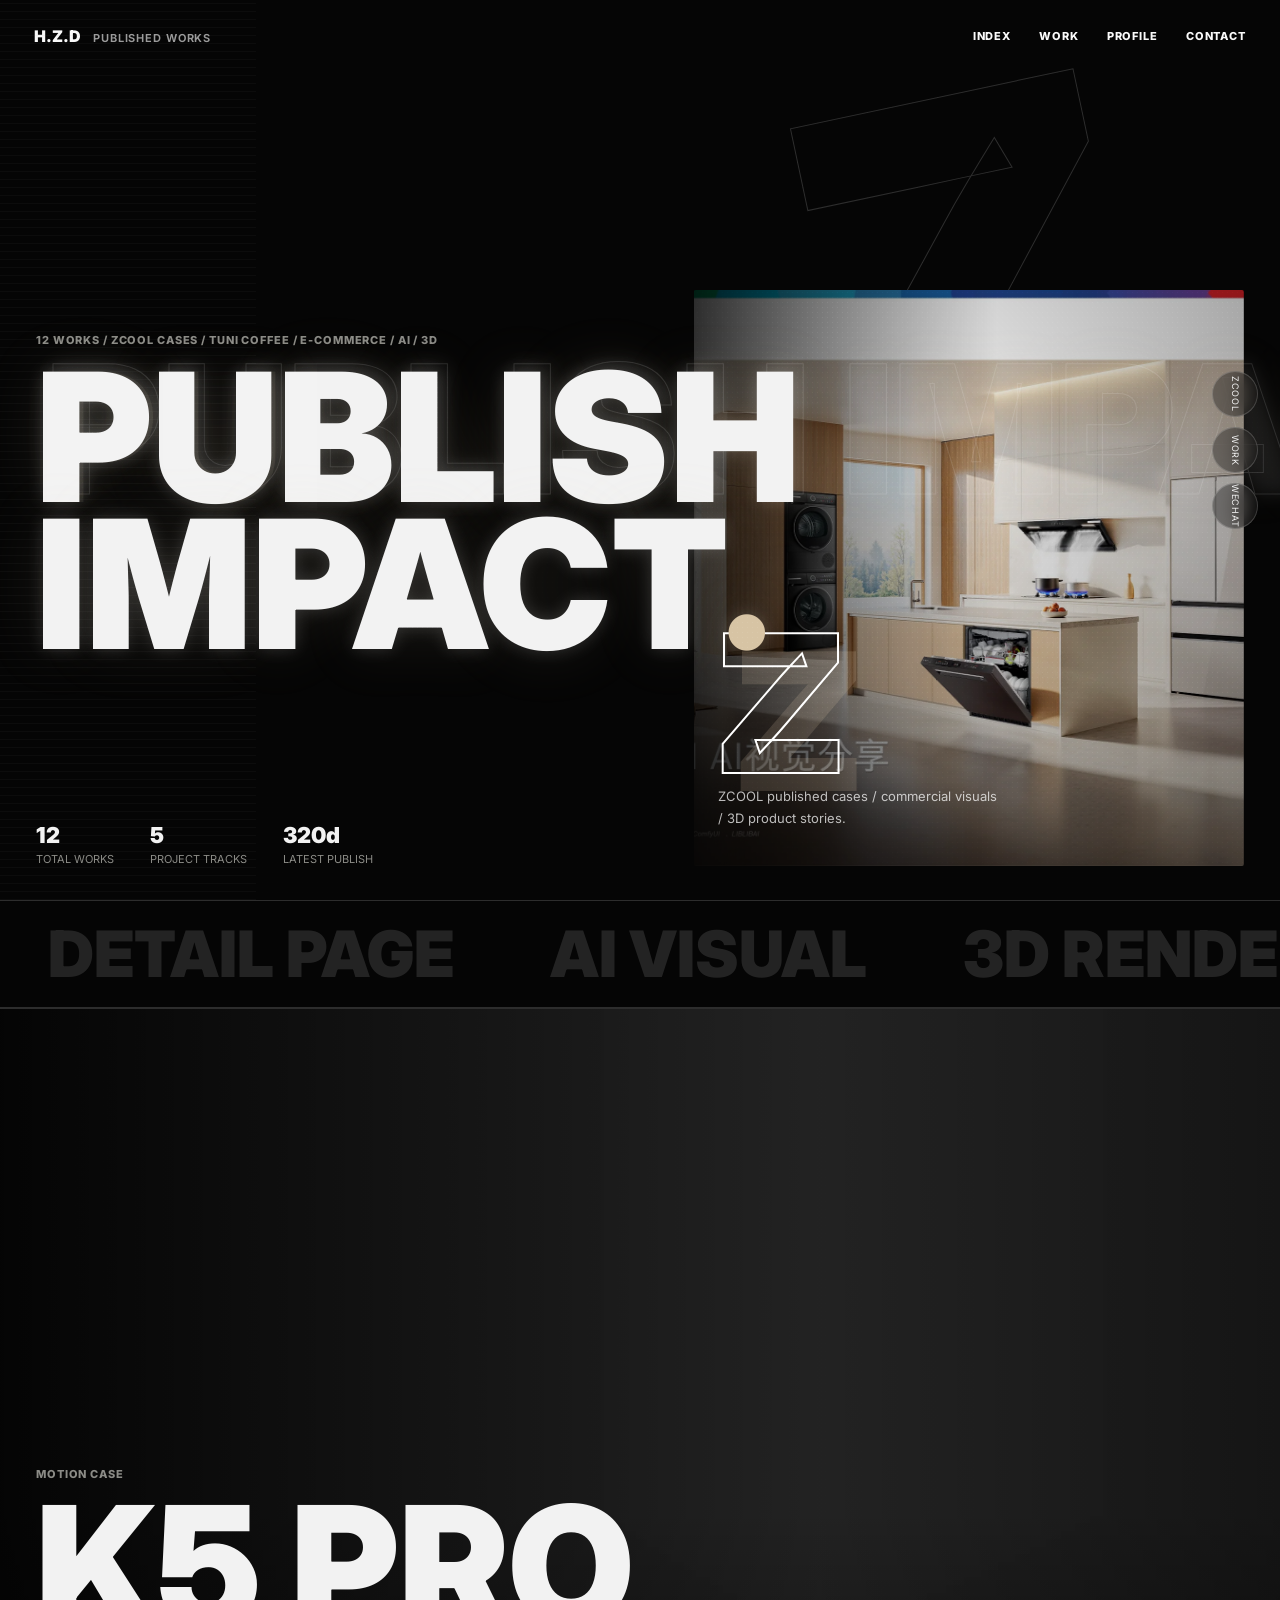
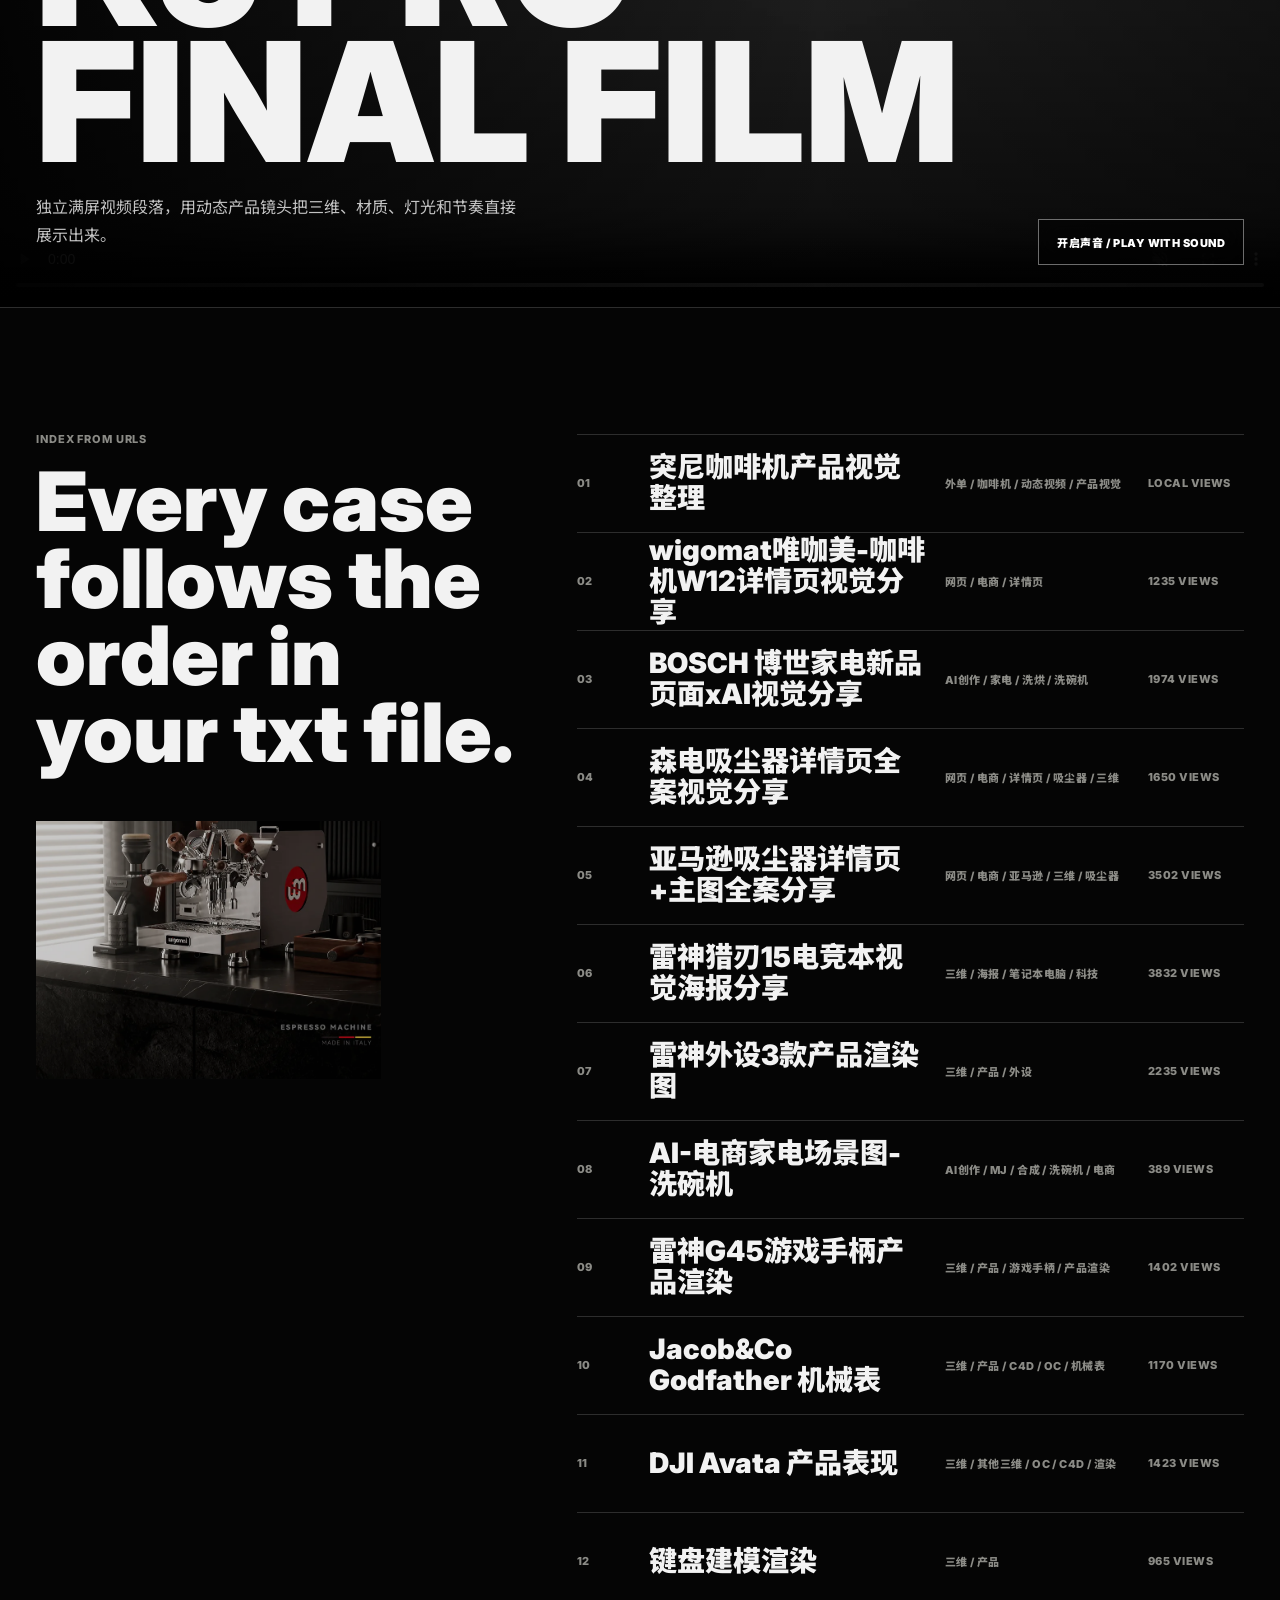
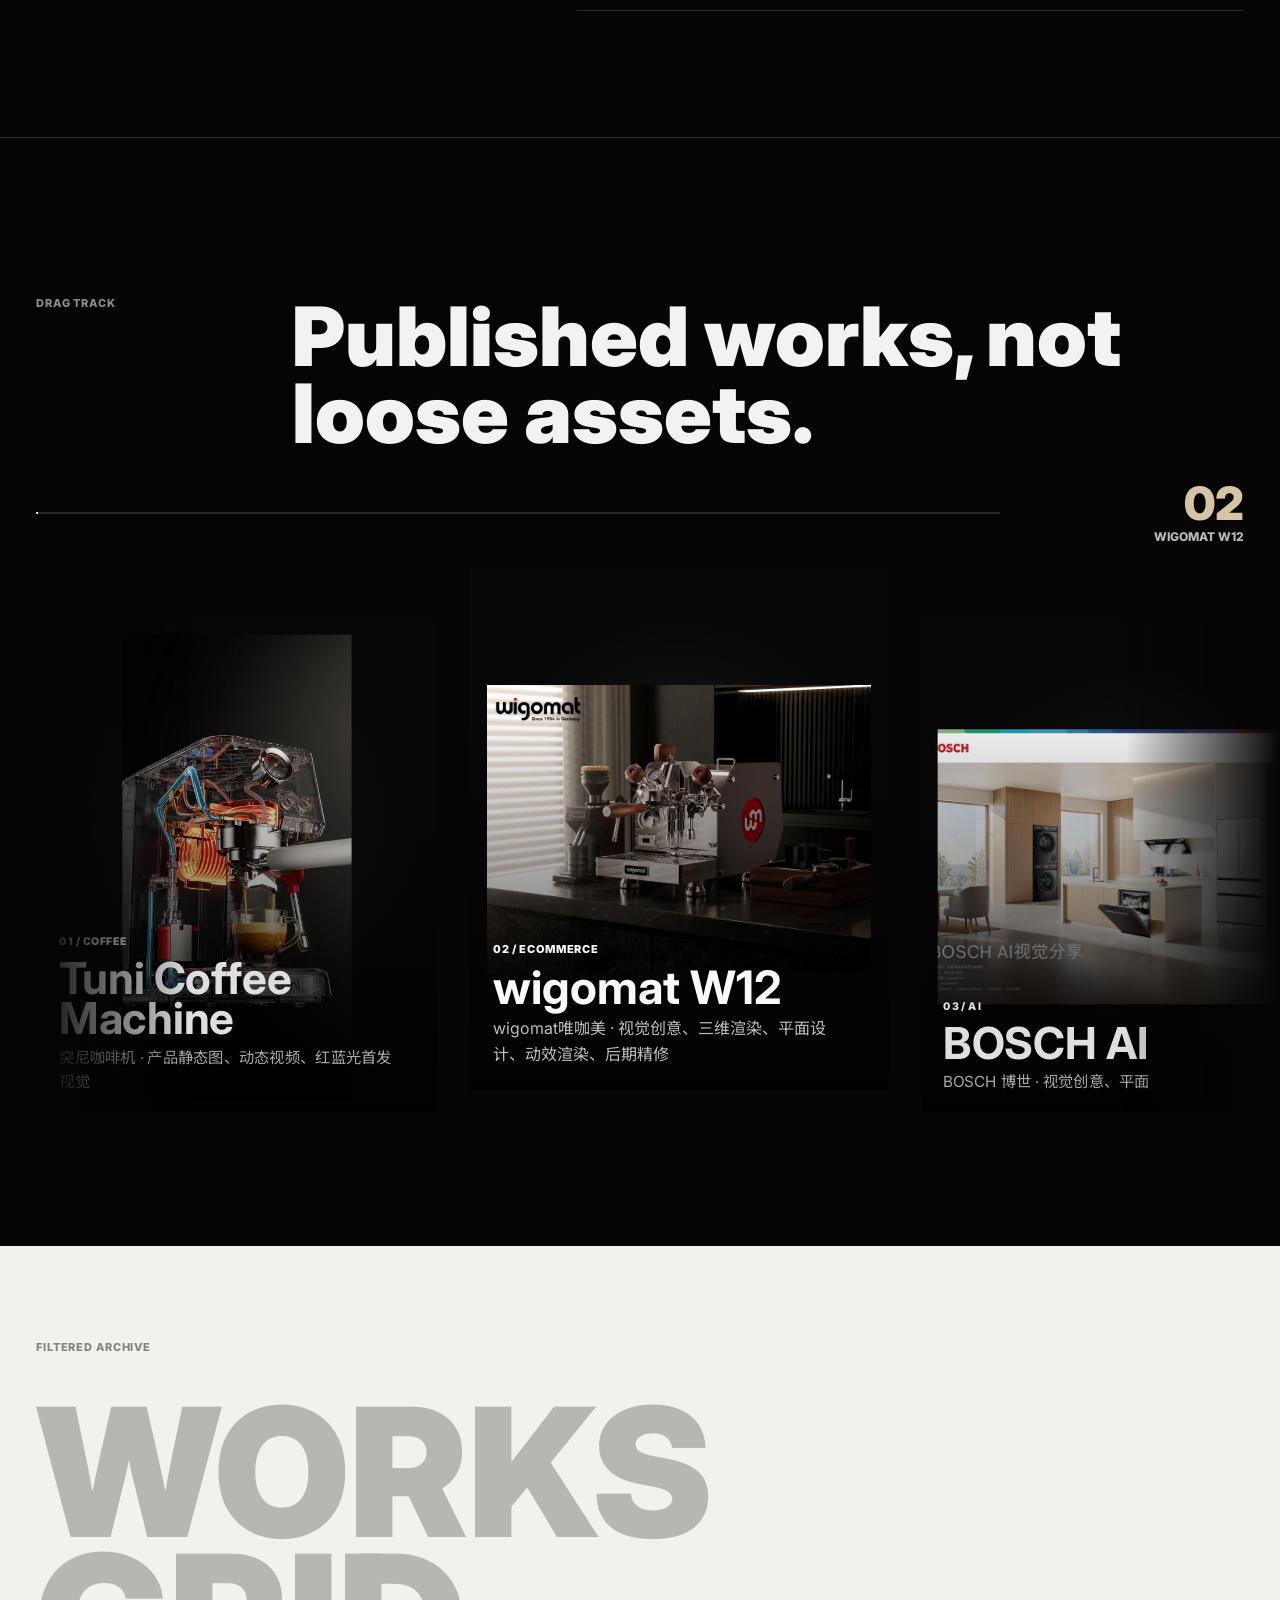
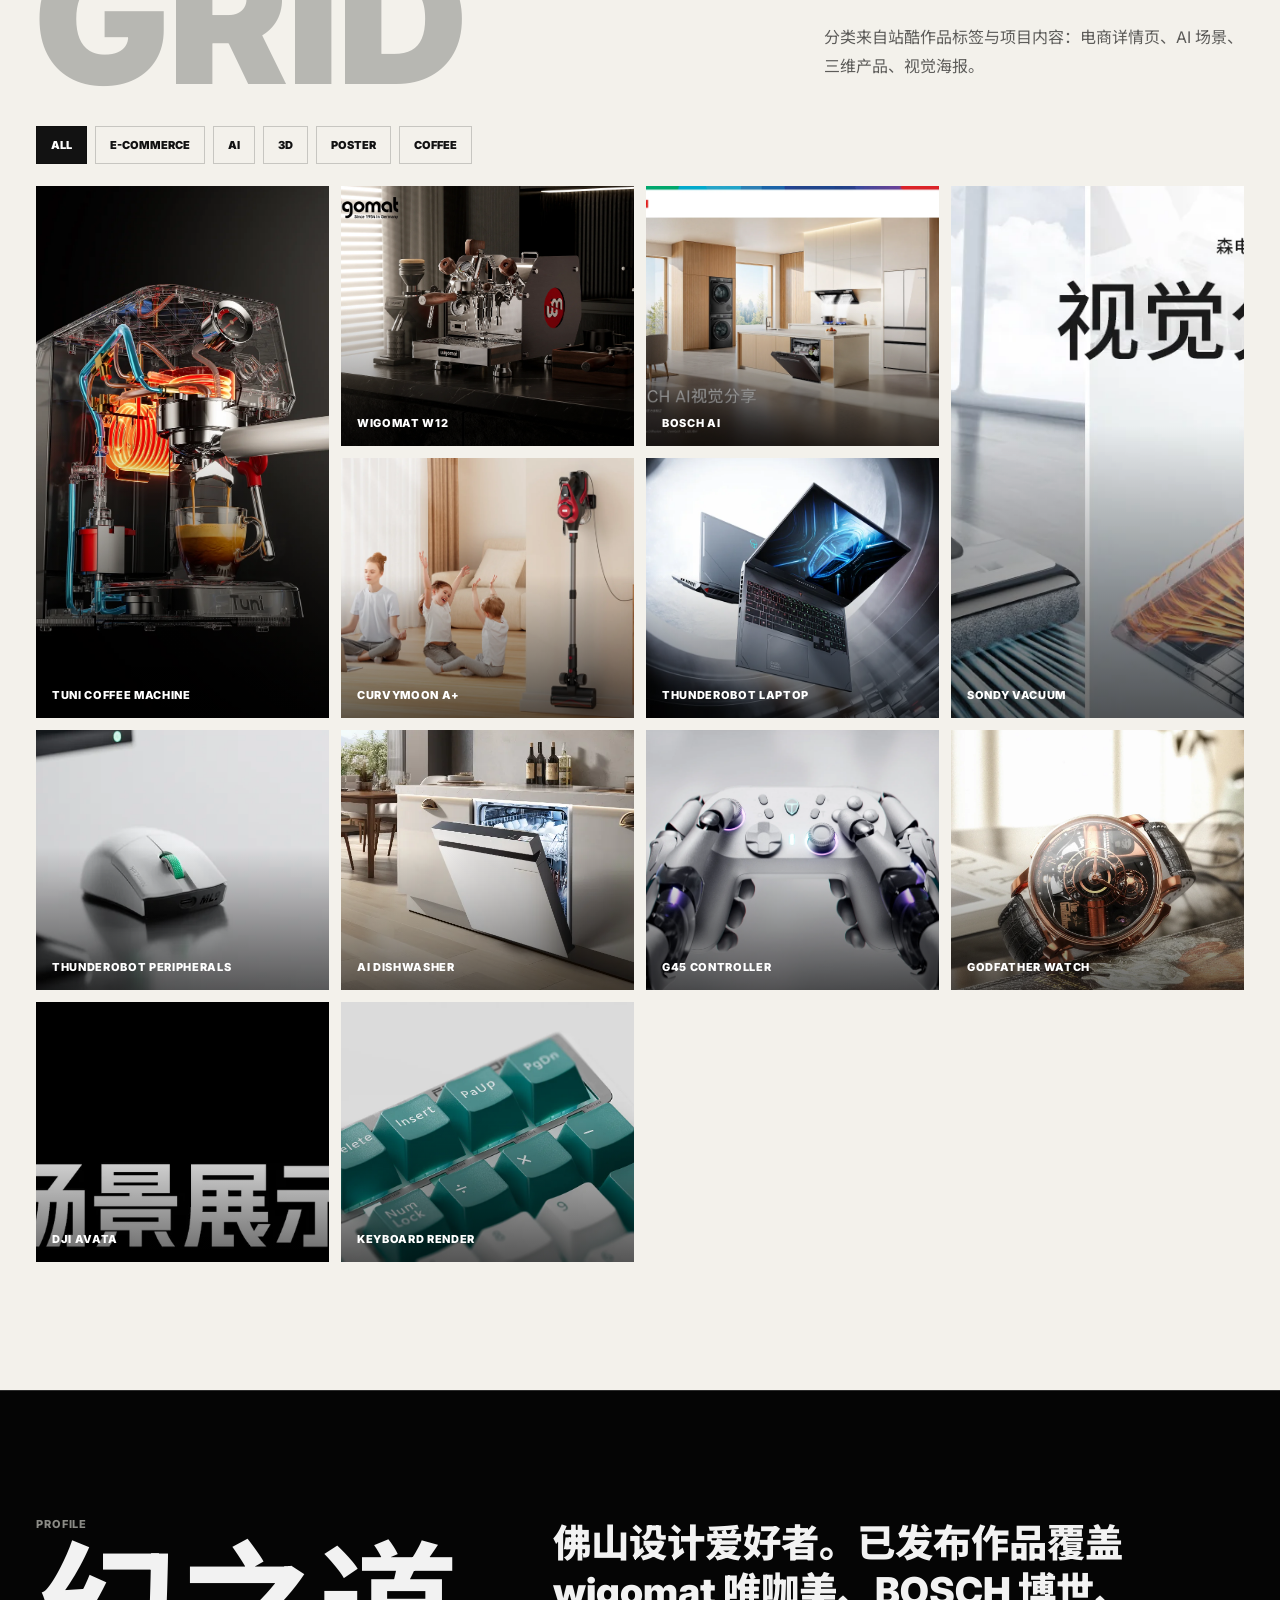
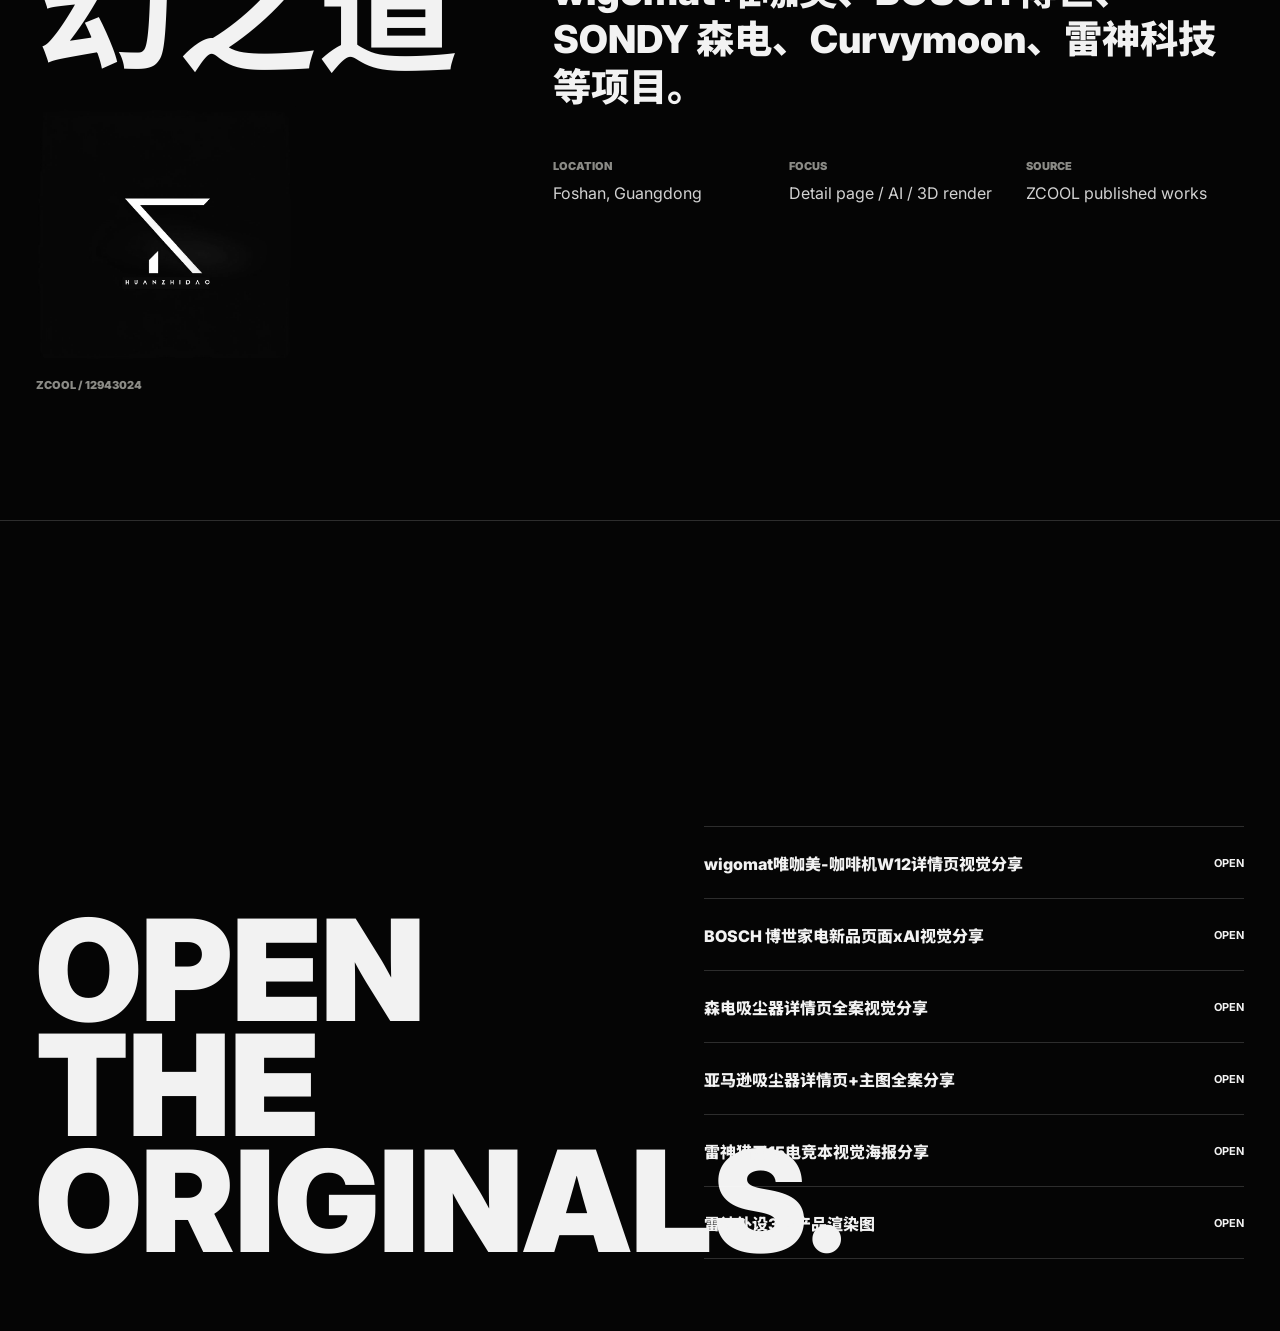
==== commit 93598912: "Use R2 hosted showreel video" ====
--- a/index.html
+++ b/index.html
@@ -82,7 +82,7 @@
           <h2>K5 PRO<br />FINAL FILM</h2>
           <p>独立满屏视频段落，用动态产品镜头把三维、材质、灯光和节奏直接展示出来。</p>
         </div>
-        <video src="assets/k5pro-final.mp4" autoplay loop playsinline controls preload="metadata"></video>
+        <video src="https://pub-88f8e039647d44168307edc9cce26e68.r2.dev/k5pro-final.mp4" autoplay loop playsinline controls preload="metadata"></video>
         <button class="sound-unlock" type="button">开启声音 / PLAY WITH SOUND</button>
       </section>
 
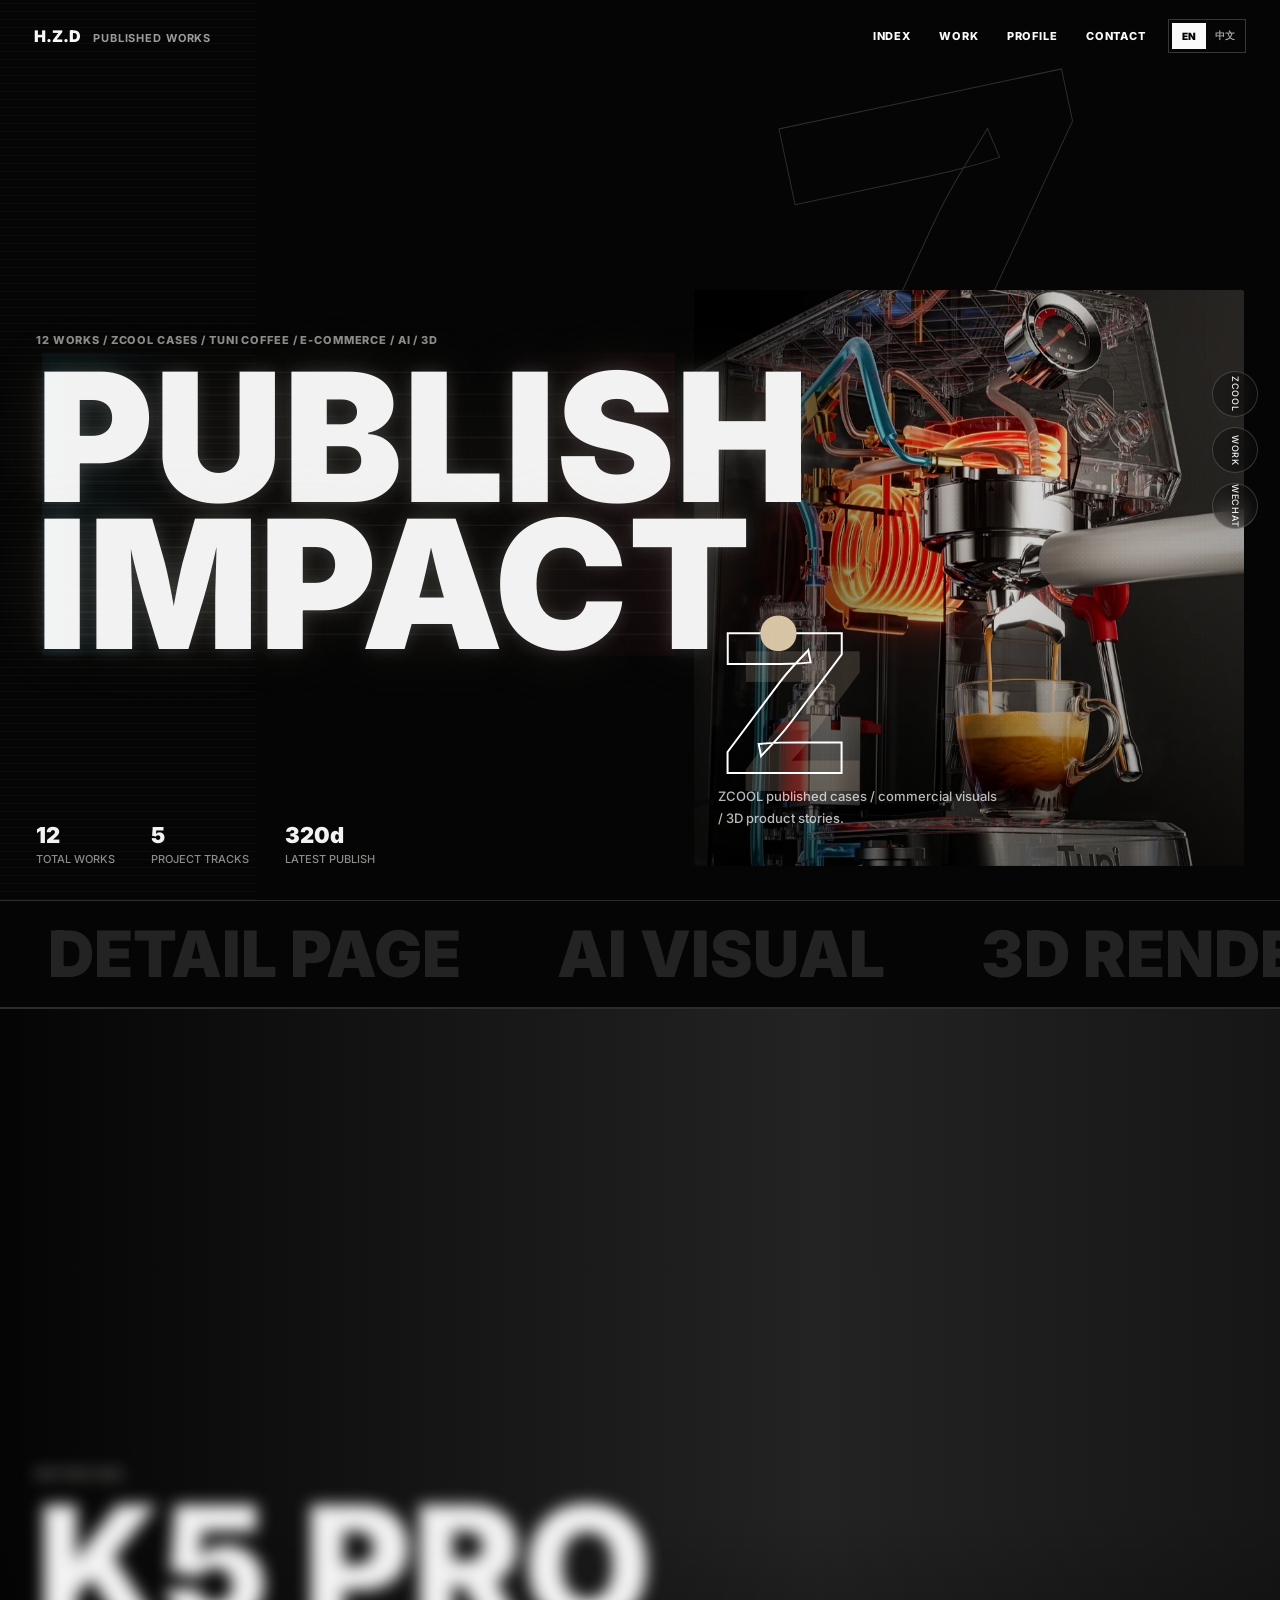
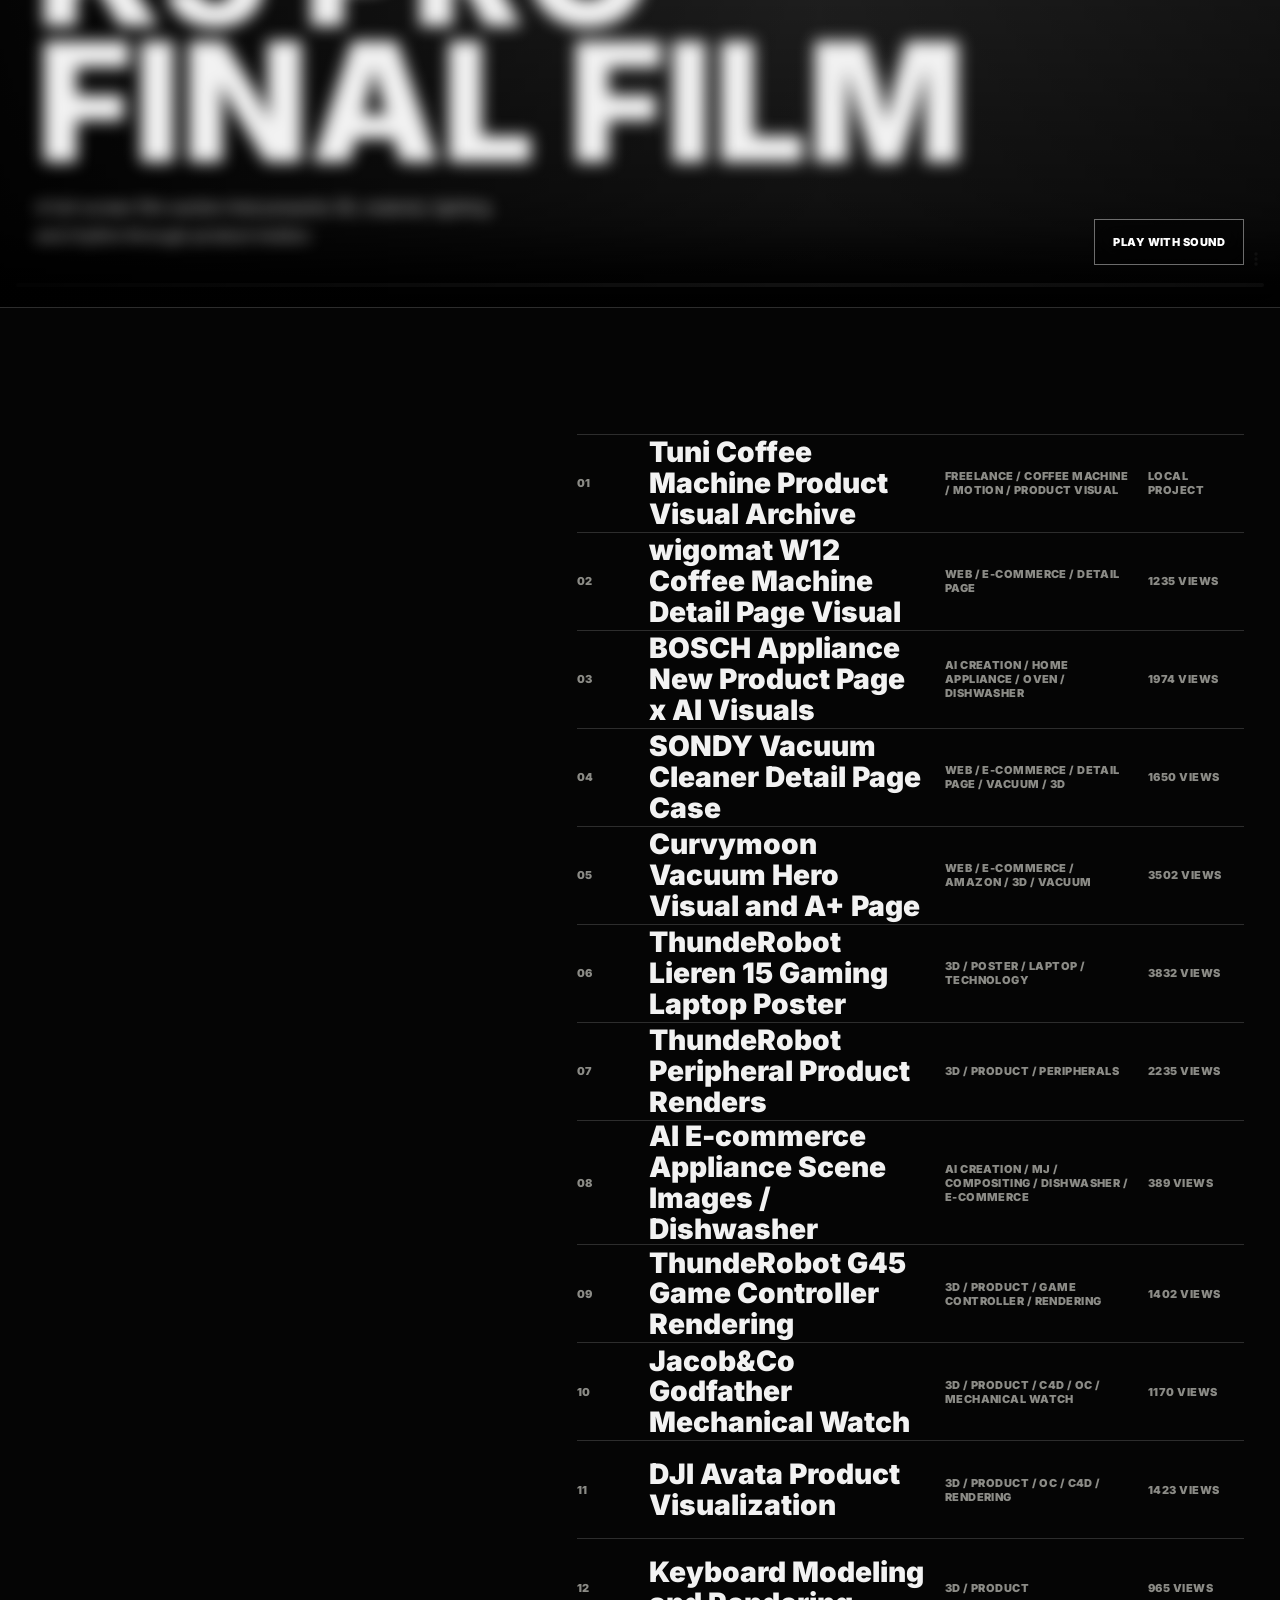
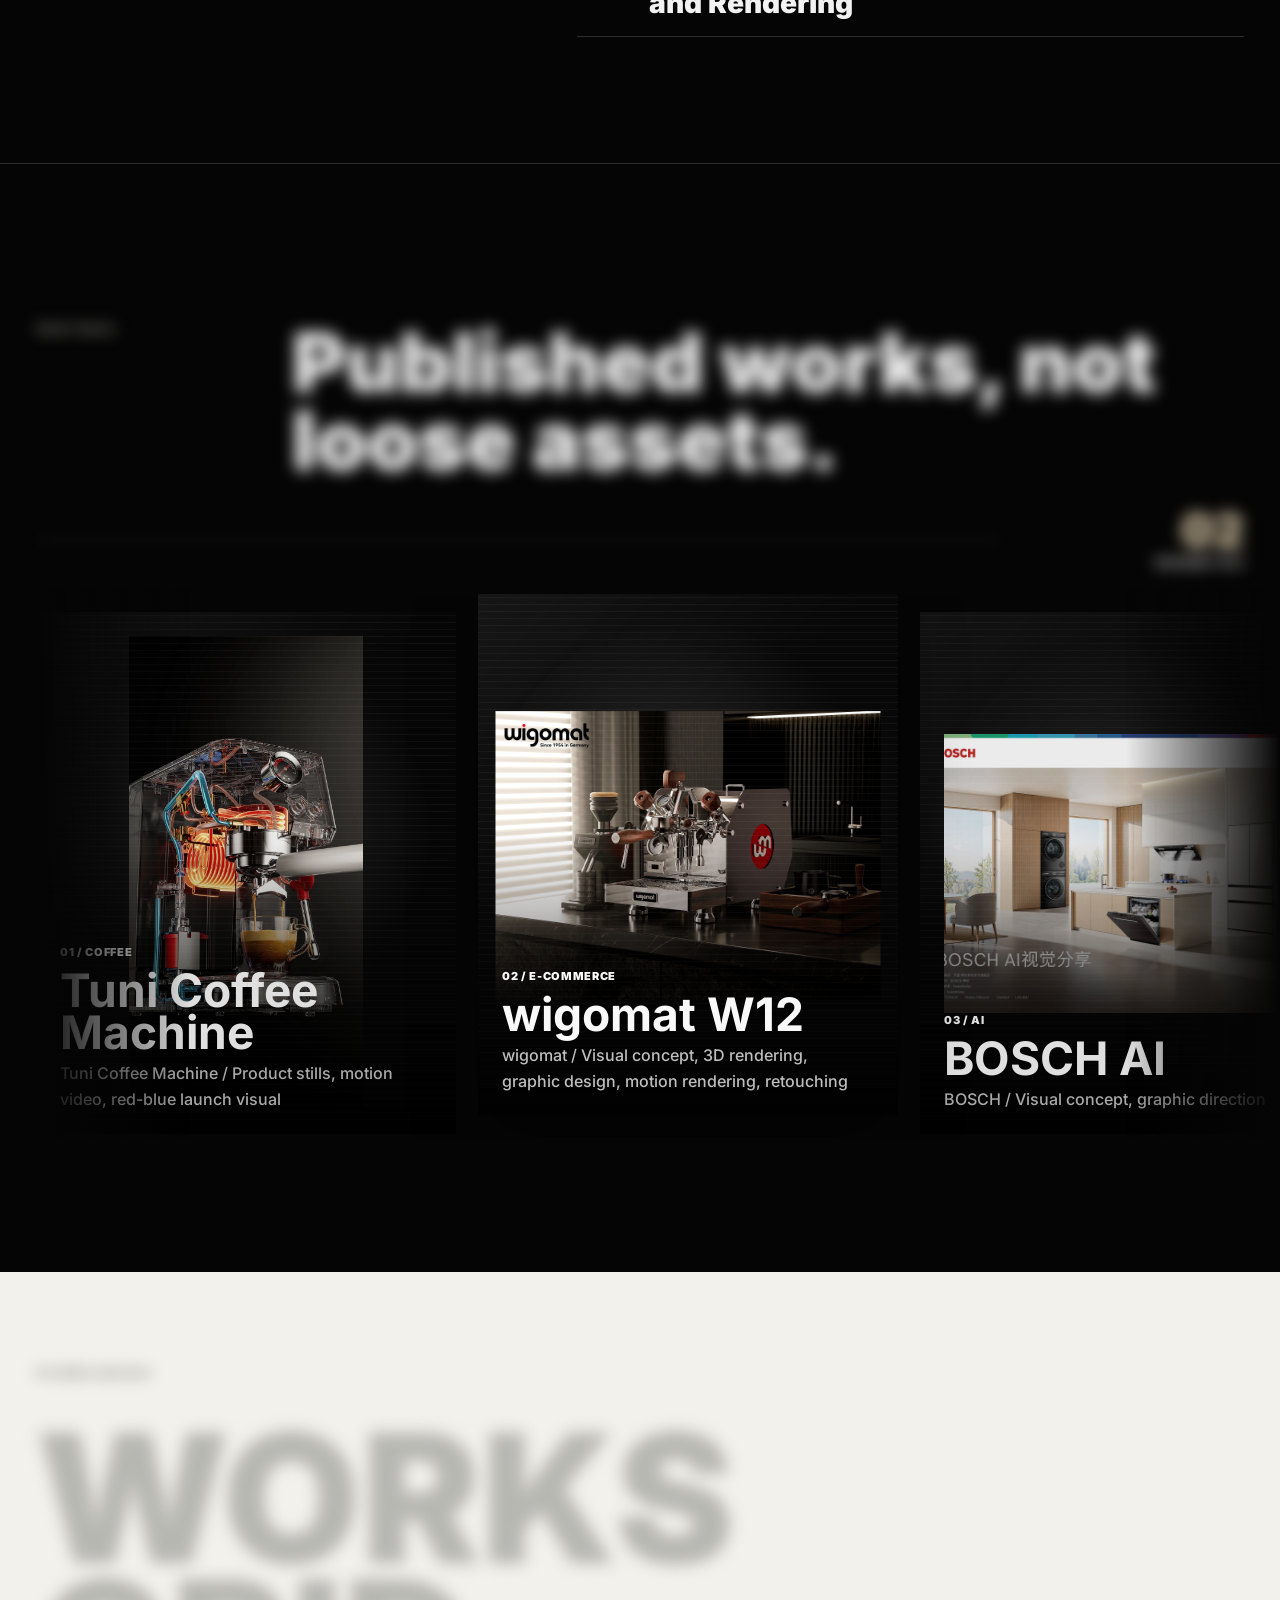
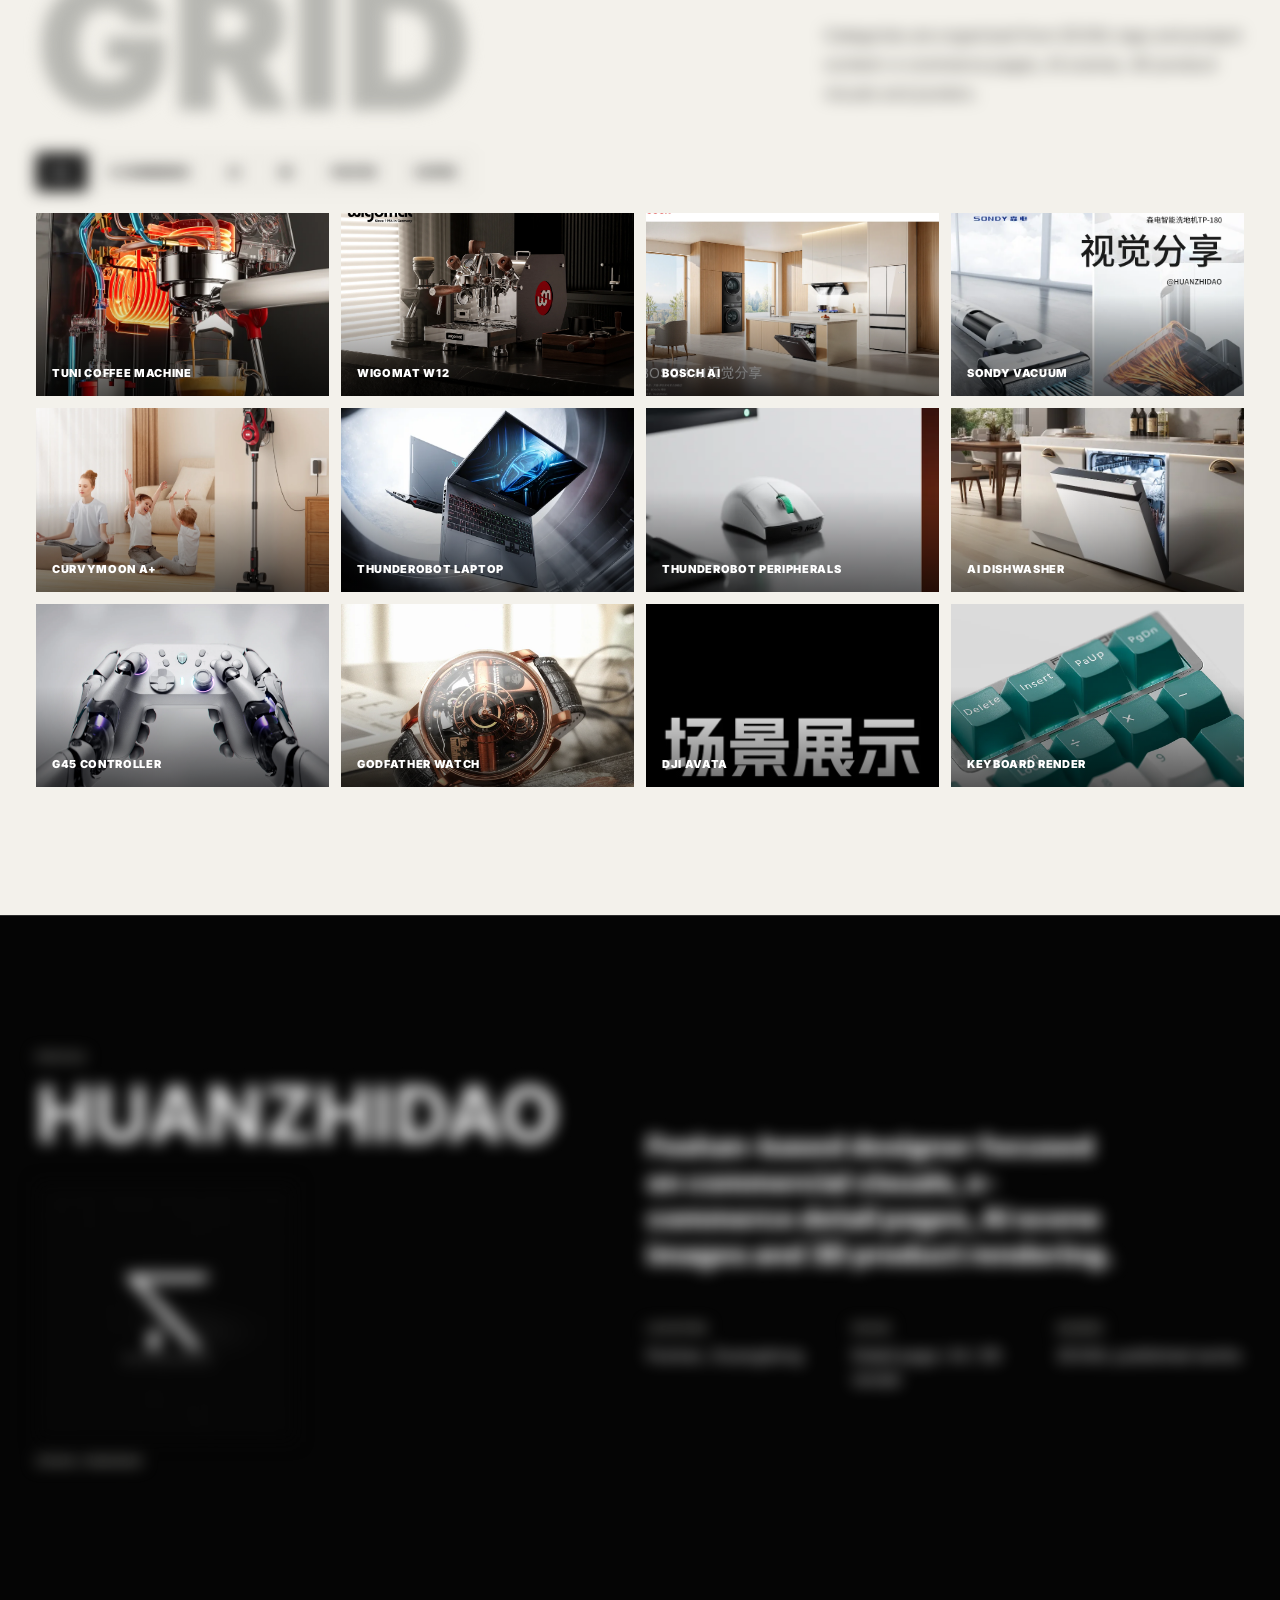
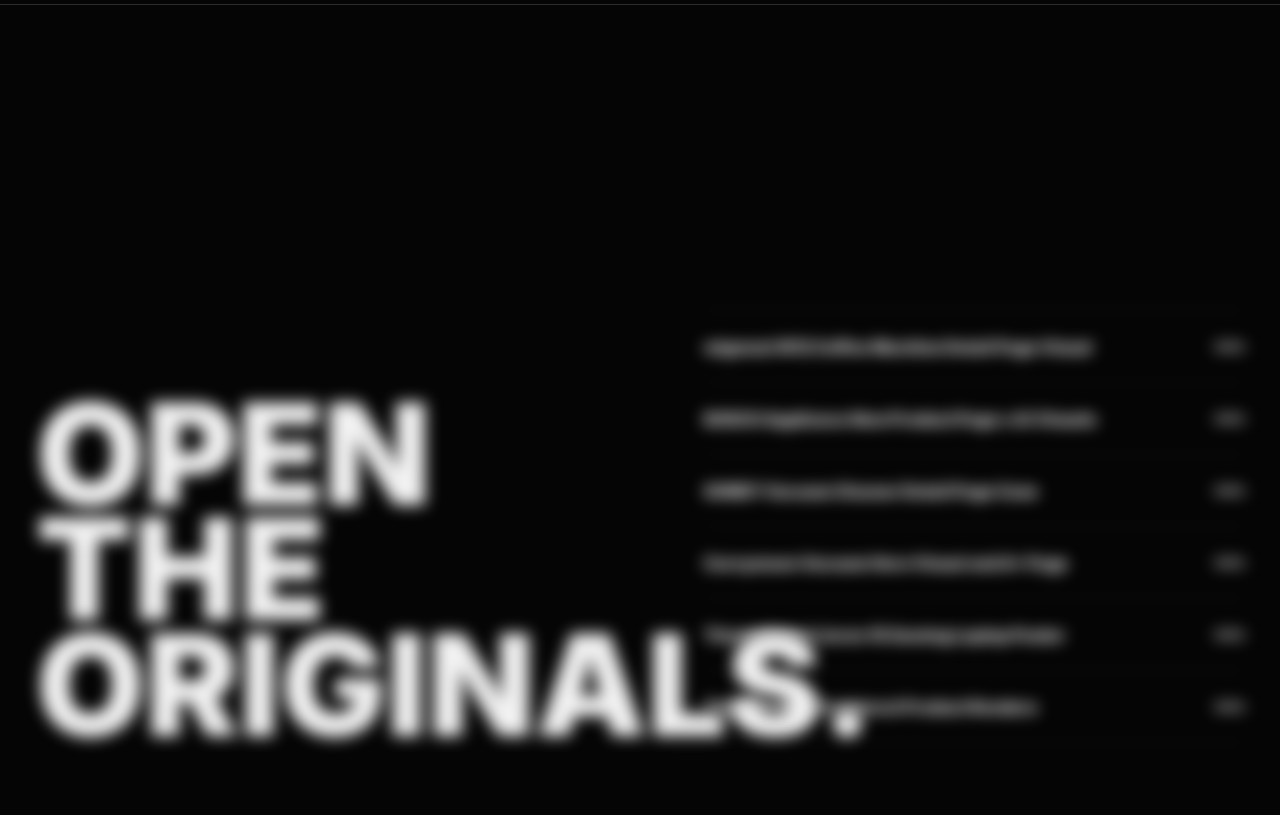
==== commit cfb23528: "Save current published portfolio version" ====
--- a/index.html
+++ b/index.html
@@ -1,18 +1,19 @@
 <!doctype html>
-<html lang="zh-CN">
+<html lang="en">
   <head>
     <meta charset="UTF-8" />
     <meta name="viewport" content="width=device-width, initial-scale=1.0" />
     <meta
       name="description"
-      content="幻之道个人作品集，以站酷发布作品为主线，展示电商详情页、AI 场景、三维产品渲染与视觉海报。"
+      content="HUANZHIDAO designer portfolio, built around published ZCOOL cases, e-commerce detail pages, AI visuals, 3D renders and commercial motion work."
     />
-    <title>幻之道 | Published Works Portfolio</title>
-    <link rel="preconnect" href="https://fonts.googleapis.com" />
-    <link rel="preconnect" href="https://fonts.gstatic.com" crossorigin />
+    <title>HUANZHIDAO | Published Works Portfolio</title>
     <link
-      href="https://fonts.googleapis.com/css2?family=Inter:wght@500;650;800;900&family=Noto+Sans+SC:wght@400;500;700;900&display=swap"
-      rel="stylesheet"
+      rel="preload"
+      href="assets/fonts/Inter-900.ttf"
+      as="font"
+      type="font/ttf"
+      crossorigin
     />
     <link rel="stylesheet" href="styles.css" />
   </head>
@@ -21,54 +22,60 @@
     <div class="scroll-progress" aria-hidden="true"></div>
 
     <header class="site-header" data-theme="dark">
-      <a class="brand" href="#top" aria-label="返回首页">
+      <a class="brand" href="#top" aria-label="Back to top">
         <span>H.Z.D</span>
-        <small>Published Works</small>
+        <small data-i18n="brandSmall">Published Works</small>
       </a>
-      <nav class="top-nav" aria-label="主导航">
-        <a href="#index">INDEX</a>
-        <a href="#work">WORK</a>
-        <a href="#profile">PROFILE</a>
-        <a href="#contact">CONTACT</a>
-      </nav>
-      <button class="menu-button" type="button" aria-label="打开导航" aria-expanded="false">
-        <span></span><span></span>
-      </button>
+      <div class="header-actions">
+        <nav class="top-nav" aria-label="Main navigation">
+          <a href="#index" data-i18n="navIndex">INDEX</a>
+          <a href="#work" data-i18n="navWork">WORK</a>
+          <a href="#profile" data-i18n="navProfile">PROFILE</a>
+          <a href="#contact" data-i18n="navContact">CONTACT</a>
+        </nav>
+        <div class="lang-switch" role="group" aria-label="Language">
+          <button class="active" type="button" data-lang="en">EN</button>
+          <button type="button" data-lang="zh">中文</button>
+        </div>
+        <button class="menu-button" type="button" aria-label="Open navigation" aria-expanded="false">
+          <span></span><span></span>
+        </button>
+      </div>
     </header>
 
-    <aside class="social-rail" aria-label="社交与外链">
+    <aside class="social-rail" aria-label="Social and external links">
       <a href="https://www.zcool.com.cn/u/12943024" target="_blank" rel="noreferrer">ZCOOL</a>
       <a href="#work">WORK</a>
       <a href="#contact">WECHAT</a>
     </aside>
 
     <main id="top">
-      <section class="hero section-dark" aria-label="作品集封面">
+      <section class="hero section-dark" aria-label="Portfolio cover">
         <div class="hero-scan" aria-hidden="true"></div>
         <div class="hero-copy" data-speed="-0.08">
-          <p class="eyebrow">12 works / ZCOOL cases / Tuni coffee / e-commerce / AI / 3D</p>
-          <h1 data-text="PUBLISH IMPACT.">
+          <p class="eyebrow" data-i18n="heroEyebrow">12 works / ZCOOL cases / Tuni coffee / e-commerce / AI / 3D</p>
+          <h1 data-text="PUBLISH IMPACT." data-i18n-html="heroTitle">
             PUBLISH<br />
             IMPACT<span>.</span>
           </h1>
         </div>
         <div class="hero-meta">
-          <div><span>12</span><small>Total Works</small></div>
-          <div><span>5</span><small>Project Tracks</small></div>
-          <div><span>320d</span><small>Latest Publish</small></div>
+          <div><span>12</span><small data-i18n="totalWorks">Total Works</small></div>
+          <div><span>5</span><small data-i18n="projectTracks">Project Tracks</small></div>
+          <div><span>320d</span><small data-i18n="latestPublish">Latest Publish</small></div>
         </div>
         <div class="hero-visual" data-parallax data-speed="0.12">
-          <img class="hero-image hero-image-current" src="assets/wigomat-cover.webp" alt="wigomat 唯咖美咖啡机详情页视觉" />
+          <img class="hero-image hero-image-current" src="assets/wigomat-cover.webp" alt="wigomat coffee machine detail page visual" />
           <img class="hero-image hero-image-next" src="assets/bosch-cover.webp" alt="" aria-hidden="true" />
           <div class="hero-flash" aria-hidden="true"></div>
           <div class="hero-frame">
             <strong>Z</strong>
-            <p>ZCOOL published cases / commercial visuals / 3D product stories.</p>
+            <p data-i18n="heroFrame">ZCOOL published cases / commercial visuals / 3D product stories.</p>
           </div>
         </div>
       </section>
 
-      <section class="intro-strip section-dark" aria-label="作品方向">
+      <section class="intro-strip section-dark" aria-label="Creative directions">
         <p>DETAIL PAGE</p>
         <p>AI VISUAL</p>
         <p>3D RENDER</p>
@@ -76,34 +83,34 @@
         <p>TUNI COFFEE</p>
       </section>
 
-      <section class="showreel section-dark" id="showreel" aria-label="K5 Pro 视频展示">
-        <div class="showreel-copy">
-          <p class="eyebrow">Motion Case</p>
+      <section class="showreel section-dark" id="showreel" aria-label="K5 Pro film">
+        <div class="showreel-copy reveal-block" data-reveal>
+          <p class="eyebrow" data-i18n="showreelEyebrow">Motion Case</p>
           <h2>K5 PRO<br />FINAL FILM</h2>
-          <p>独立满屏视频段落，用动态产品镜头把三维、材质、灯光和节奏直接展示出来。</p>
+          <p data-i18n="showreelText">A full-screen film section that presents 3D, material, lighting and rhythm through product motion.</p>
         </div>
         <video src="https://pub-88f8e039647d44168307edc9cce26e68.r2.dev/k5pro-final.mp4" autoplay loop playsinline controls preload="metadata"></video>
-        <button class="sound-unlock" type="button">开启声音 / PLAY WITH SOUND</button>
+        <button class="sound-unlock" type="button" data-i18n="soundUnlock">PLAY WITH SOUND</button>
       </section>
 
       <section class="project-index section-dark" id="index">
-        <div class="sticky-title">
-          <p class="eyebrow">Index from URLs</p>
-          <h2>Every case follows the order in your txt file.</h2>
+        <div class="sticky-title reveal-block" data-reveal>
+          <p class="eyebrow" data-i18n="indexEyebrow">Index from URLs</p>
+          <h2 data-i18n="indexTitle">Every case follows the order in your txt file.</h2>
           <div class="index-preview" aria-hidden="true">
             <img src="assets/wigomat-cover.webp" alt="" />
           </div>
         </div>
-        <div class="index-list" id="indexList" aria-label="站酷作品索引"></div>
+        <div class="index-list" id="indexList" aria-label="Published work index"></div>
       </section>
 
       <section class="work-stage section-dark" id="work">
         <div class="work-pin">
-          <div class="section-heading">
-            <p class="eyebrow">Drag Track</p>
-            <h2>Published works, not loose assets.</h2>
+          <div class="section-heading reveal-block" data-reveal>
+            <p class="eyebrow" data-i18n="workEyebrow">Drag Track</p>
+            <h2 data-i18n="workTitle">Published works, not loose assets.</h2>
           </div>
-          <div class="work-meta">
+          <div class="work-meta reveal-block" data-reveal>
             <div class="work-progress"><span></span></div>
             <div class="work-current">
               <b id="workCounter">01</b>
@@ -111,18 +118,18 @@
             </div>
           </div>
           <div class="work-viewport">
-            <div class="work-track" id="workTrack" aria-label="站酷发布作品横向列表"></div>
+            <div class="work-track" id="workTrack" aria-label="Published work horizontal list"></div>
           </div>
         </div>
       </section>
 
       <section class="gtm section-light" id="practice">
-        <div class="gtm-title">
-          <p class="eyebrow">Filtered archive</p>
-          <h2>WORKS GRID</h2>
-          <p>分类来自站酷作品标签与项目内容：电商详情页、AI 场景、三维产品、视觉海报。</p>
+        <div class="gtm-title reveal-block" data-reveal>
+          <p class="eyebrow" data-i18n="archiveEyebrow">Filtered archive</p>
+          <h2 data-i18n="archiveTitle">WORKS GRID</h2>
+          <p data-i18n="archiveText">Categories are organized from ZCOOL tags and project content: e-commerce pages, AI scenes, 3D product visuals and posters.</p>
         </div>
-        <div class="filter-bar" role="tablist" aria-label="作品分类">
+        <div class="filter-bar reveal-block" role="tablist" aria-label="Work categories" data-reveal>
           <button class="active" type="button" data-filter="all">ALL</button>
           <button type="button" data-filter="ecommerce">E-COMMERCE</button>
           <button type="button" data-filter="ai">AI</button>
@@ -134,34 +141,34 @@
       </section>
 
       <section class="profile section-dark" id="profile">
-        <div>
-          <p class="eyebrow">Profile</p>
-          <h2>幻之道</h2>
+        <div class="reveal-block" data-reveal>
+          <p class="eyebrow" data-i18n="profileEyebrow">Profile</p>
+          <h2>HUANZHIDAO</h2>
           <figure class="avatar-lockup">
-            <img src="assets/avatar.webp" alt="幻之道站酷头像" />
+            <img src="assets/avatar.webp" alt="HUANZHIDAO ZCOOL avatar" />
             <figcaption>ZCOOL / 12943024</figcaption>
           </figure>
         </div>
-        <div class="profile-copy">
-          <p>
-            佛山设计爱好者。已发布作品覆盖 wigomat 唯咖美、BOSCH 博世、SONDY 森电、Curvymoon、雷神科技等项目。
+        <div class="profile-copy reveal-block" data-reveal>
+          <p data-i18n="profileText">
+            Foshan-based designer focused on commercial visuals, e-commerce detail pages, AI scene images and 3D product rendering.
           </p>
           <dl>
-            <div><dt>Location</dt><dd>Foshan, Guangdong</dd></div>
-            <div><dt>Focus</dt><dd>Detail page / AI / 3D render</dd></div>
-            <div><dt>Source</dt><dd>ZCOOL published works</dd></div>
+            <div><dt data-i18n="profileLocationLabel">Location</dt><dd data-i18n="profileLocation">Foshan, Guangdong</dd></div>
+            <div><dt data-i18n="profileFocusLabel">Focus</dt><dd data-i18n="profileFocus">Detail page / AI / 3D render</dd></div>
+            <div><dt data-i18n="profileSourceLabel">Source</dt><dd data-i18n="profileSource">ZCOOL published works</dd></div>
           </dl>
         </div>
       </section>
 
       <section class="links section-dark" id="contact">
-        <h2>OPEN THE<br />ORIGINALS.</h2>
-        <div class="link-list" id="linkList"></div>
+        <h2 class="reveal-block" data-reveal data-i18n-html="linksTitle">OPEN THE<br />ORIGINALS.</h2>
+        <div class="link-list reveal-block" id="linkList" data-reveal></div>
       </section>
     </main>
 
-    <dialog class="project-dialog" aria-label="作品详情">
-      <button class="dialog-close" type="button" aria-label="关闭">×</button>
+    <dialog class="project-dialog" aria-label="Project detail">
+      <button class="dialog-close" type="button" aria-label="Close">×</button>
       <div class="dialog-media"></div>
       <div class="dialog-copy">
         <p class="eyebrow"></p>
--- a/styles.css
+++ b/styles.css
@@ -1,3 +1,43 @@
+@font-face {
+  font-family: "Portfolio Inter";
+  src: url("assets/fonts/Inter-500.ttf") format("truetype");
+  font-weight: 500;
+  font-style: normal;
+  font-display: block;
+}
+
+@font-face {
+  font-family: "Portfolio Inter";
+  src: url("assets/fonts/Inter-600.ttf") format("truetype");
+  font-weight: 600;
+  font-style: normal;
+  font-display: block;
+}
+
+@font-face {
+  font-family: "Portfolio Inter";
+  src: url("assets/fonts/Inter-700.ttf") format("truetype");
+  font-weight: 700;
+  font-style: normal;
+  font-display: block;
+}
+
+@font-face {
+  font-family: "Portfolio Inter";
+  src: url("assets/fonts/Inter-800.ttf") format("truetype");
+  font-weight: 800;
+  font-style: normal;
+  font-display: block;
+}
+
+@font-face {
+  font-family: "Portfolio Inter";
+  src: url("assets/fonts/Inter-900.ttf") format("truetype");
+  font-weight: 900;
+  font-style: normal;
+  font-display: block;
+}
+
 :root {
   --black: #050505;
   --ink: #121212;
@@ -19,7 +59,7 @@
 
 body {
   margin: 0;
-  font-family: Inter, "Noto Sans SC", system-ui, sans-serif;
+  font-family: "Portfolio Inter", "Microsoft YaHei UI", "Microsoft YaHei", "PingFang SC", system-ui, sans-serif;
   color: var(--accent);
   background: var(--black);
 }
@@ -115,6 +155,37 @@
   font-weight: 800;
 }
 
+.header-actions {
+  display: flex;
+  align-items: center;
+  gap: 22px;
+}
+
+.lang-switch {
+  display: inline-flex;
+  align-items: center;
+  gap: 2px;
+  padding: 3px;
+  border: 1px solid rgba(255, 255, 255, 0.22);
+  background: rgba(0, 0, 0, 0.28);
+}
+
+.lang-switch button {
+  min-width: 34px;
+  height: 26px;
+  border: 0;
+  background: transparent;
+  color: rgba(255, 255, 255, 0.64);
+  font-size: 10px;
+  font-weight: 900;
+  cursor: pointer;
+}
+
+.lang-switch button.active {
+  background: #fff;
+  color: #050505;
+}
+
 .menu-button {
   display: none;
   width: 44px;
@@ -229,39 +300,43 @@
 
 .hero h1 {
   position: relative;
+  font-family: "Portfolio Inter", "Arial Black", "Microsoft YaHei UI", sans-serif;
   text-shadow:
     0 0 18px rgba(255, 255, 255, 0.16),
     0 0 64px rgba(215, 196, 164, 0.12);
-  animation: titleBreath 9s ease-in-out infinite;
+  animation: titleBreath 11s ease-in-out infinite;
 }
 
 .hero h1::before,
 .hero h1::after {
-  content: attr(data-text);
-  position: absolute;
-  left: 0;
-  top: 0;
-  white-space: pre;
+  content: "";
+  position: absolute;
   pointer-events: none;
 }
 
 .hero h1::before {
-  color: transparent;
-  -webkit-text-stroke: 1px rgba(255, 255, 255, 0.28);
-  transform: translate(10px, -8px);
-  opacity: 0.45;
-  z-index: -1;
+  inset: -0.025em -0.01em;
+  background:
+    repeating-linear-gradient(0deg, transparent 0 0.115em, rgba(255, 255, 255, 0.13) 0.118em 0.122em),
+    linear-gradient(90deg, rgba(0, 210, 255, 0.12), transparent 22%, transparent 74%, rgba(255, 38, 82, 0.1));
+  mix-blend-mode: screen;
+  opacity: 0.42;
+  transform: translate(0.045em, -0.035em);
+  clip-path: inset(0 0 0 0);
+  pointer-events: none;
 }
 
 .hero h1::after {
-  width: 44%;
-  overflow: hidden;
-  color: rgba(215, 196, 164, 0.55);
+  left: -2%;
+  right: -2%;
+  height: 0.12em;
+  top: 46%;
+  background:
+    linear-gradient(90deg, transparent, rgba(255, 255, 255, 0.72), rgba(215, 196, 164, 0.44), transparent);
   mix-blend-mode: screen;
-  clip-path: inset(0 0 0 0);
-  transform: translate(4px, 0);
-  opacity: 0.18;
-  animation: titleSheen 7.5s cubic-bezier(0.76, 0, 0.24, 1) infinite;
+  opacity: 0;
+  filter: blur(0.01em);
+  animation: titleScan 6.8s steps(1, end) infinite;
 }
 
 .hero h1 span {
@@ -281,6 +356,10 @@
   cursor: crosshair;
 }
 
+.hero-visual.is-switching {
+  animation: heroVisualShake 860ms steps(1, end);
+}
+
 .hero-image {
   position: absolute;
   inset: 0;
@@ -318,18 +397,19 @@
 
 .hero-slice {
   position: absolute;
-  inset: -3%;
+  inset: 0;
   background-image: var(--slice-image);
   background-size: cover;
   background-position: center;
   clip-path: inset(var(--slice-top) 0 var(--slice-bottom) 0);
+  opacity: 0;
   filter:
-    contrast(1.35)
-    saturate(1.4)
-    drop-shadow(13px 0 rgba(0, 210, 255, 0.72))
-    drop-shadow(-12px 0 rgba(255, 24, 78, 0.62));
-  mix-blend-mode: screen;
-  transform: translate3d(var(--slice-x), var(--slice-y), 0) scale(1.06);
+    contrast(1.42)
+    saturate(1.28)
+    drop-shadow(9px 0 rgba(0, 210, 255, 0.64))
+    drop-shadow(-8px 0 rgba(255, 24, 78, 0.56));
+  mix-blend-mode: normal;
+  transform: translate3d(var(--slice-x), var(--slice-y), 0) scale(1.035);
   animation: heroSliceDrive 860ms var(--slice-delay) steps(1, end) both;
   will-change: transform, opacity, clip-path, filter;
 }
@@ -339,8 +419,8 @@
   position: absolute;
   inset: 0;
   background:
-    linear-gradient(90deg, rgba(255, 255, 255, 0.32), transparent 16%, transparent 84%, rgba(255, 255, 255, 0.2)),
-    repeating-linear-gradient(0deg, rgba(255, 255, 255, 0.18) 0 1px, transparent 1px 6px);
+    linear-gradient(90deg, rgba(255, 255, 255, 0.16), transparent 16%, transparent 84%, rgba(255, 255, 255, 0.12)),
+    repeating-linear-gradient(0deg, rgba(255, 255, 255, 0.14) 0 1px, transparent 1px 6px);
   mix-blend-mode: overlay;
 }
 
@@ -497,49 +577,74 @@
   }
 }
 
+@keyframes heroVisualShake {
+  0%,
+  100% {
+    transform: translate3d(0, var(--scroll-shift, 0), 0);
+  }
+  8% {
+    transform: translate3d(-10px, calc(var(--scroll-shift, 0) + 4px), 0);
+  }
+  14% {
+    transform: translate3d(12px, calc(var(--scroll-shift, 0) - 6px), 0);
+  }
+  21% {
+    transform: translate3d(-6px, calc(var(--scroll-shift, 0) + 2px), 0);
+  }
+  34% {
+    transform: translate3d(8px, calc(var(--scroll-shift, 0) - 3px), 0);
+  }
+  48% {
+    transform: translate3d(-4px, var(--scroll-shift, 0), 0);
+  }
+  62% {
+    transform: translate3d(5px, calc(var(--scroll-shift, 0) + 2px), 0);
+  }
+}
+
 @keyframes heroSliceDrive {
   0% {
     opacity: 0;
-    transform: translate3d(calc(var(--slice-x) * -1), var(--slice-y), 0) scale(1.14);
+    transform: translate3d(calc(var(--slice-x) * -0.9), var(--slice-y), 0) scale(1.08);
     filter:
-      contrast(2.2)
-      saturate(1.8)
+      contrast(1.9)
+      saturate(1.48)
       hue-rotate(-26deg)
-      drop-shadow(24px 0 rgba(0, 210, 255, 0.92))
-      drop-shadow(-24px 0 rgba(255, 24, 78, 0.86));
+      drop-shadow(15px 0 rgba(0, 210, 255, 0.74))
+      drop-shadow(-14px 0 rgba(255, 24, 78, 0.68));
   }
   8% {
-    opacity: 1;
-    transform: translate3d(calc(var(--slice-x) * 1.6), calc(var(--slice-y) * -1), 0) scale(1.12);
+    opacity: 0.92;
+    transform: translate3d(calc(var(--slice-x) * 1.25), calc(var(--slice-y) * -1), 0) scale(1.065);
     clip-path: inset(calc(var(--slice-top) + 2%) 0 calc(var(--slice-bottom) - 1%) 0);
   }
   18% {
-    opacity: 0.62;
-    transform: translate3d(calc(var(--slice-x) * -0.8), calc(var(--slice-y) * 1.8), 0) scale(1.1);
+    opacity: 0.54;
+    transform: translate3d(calc(var(--slice-x) * -0.68), calc(var(--slice-y) * 1.6), 0) scale(1.055);
     filter:
-      contrast(2.4)
+      contrast(1.95)
       saturate(1.25)
       hue-rotate(18deg)
-      drop-shadow(30px 0 rgba(0, 210, 255, 0.82))
-      drop-shadow(-18px 0 rgba(255, 24, 78, 0.72));
+      drop-shadow(18px 0 rgba(0, 210, 255, 0.66))
+      drop-shadow(-14px 0 rgba(255, 24, 78, 0.6));
   }
   31% {
-    opacity: 1;
-    transform: translate3d(calc(var(--slice-x) * 0.5), calc(var(--slice-y) * -0.8), 0) scale(1.07);
+    opacity: 0.88;
+    transform: translate3d(calc(var(--slice-x) * 0.5), calc(var(--slice-y) * -0.8), 0) scale(1.045);
   }
   48% {
-    opacity: 0.8;
-    transform: translate3d(calc(var(--slice-x) * -1.25), 0, 0) scale(1.05);
+    opacity: 0.74;
+    transform: translate3d(calc(var(--slice-x) * -0.9), 0, 0) scale(1.035);
     clip-path: inset(calc(var(--slice-top) - 1%) 0 calc(var(--slice-bottom) + 3%) 0);
   }
   66% {
-    opacity: 1;
-    transform: translate3d(0, 0, 0) scale(1.02);
+    opacity: 0.82;
+    transform: translate3d(0, 0, 0) scale(1.015);
     filter:
       contrast(1.6)
       saturate(1.35)
-      drop-shadow(9px 0 rgba(0, 210, 255, 0.55))
-      drop-shadow(-8px 0 rgba(255, 24, 78, 0.5));
+      drop-shadow(7px 0 rgba(0, 210, 255, 0.48))
+      drop-shadow(-6px 0 rgba(255, 24, 78, 0.44));
   }
   100% {
     opacity: 0;
@@ -673,23 +778,40 @@
     filter: contrast(1);
   }
   50% {
-    letter-spacing: 0.004em;
-    filter: contrast(1.08);
-  }
-}
-
-@keyframes titleSheen {
-  0%,
+    letter-spacing: 0;
+    filter: contrast(1.06) brightness(1.04);
+  }
+}
+
+@keyframes titleScan {
+  0% {
+    top: 12%;
+    opacity: 0;
+    transform: translateX(-18%);
+  }
+  9% {
+    opacity: 0.28;
+  }
+  13% {
+    top: 34%;
+    transform: translateX(8%);
+  }
+  16% {
+    opacity: 0;
+  }
+  46% {
+    top: 66%;
+    opacity: 0;
+    transform: translateX(-10%);
+  }
+  52% {
+    opacity: 0.18;
+  }
+  58% {
+    top: 82%;
+    transform: translateX(16%);
+  }
   100% {
-    transform: translateX(-12%);
-    opacity: 0;
-  }
-  42%,
-  58% {
-    opacity: 0.2;
-  }
-  72% {
-    transform: translateX(72%);
     opacity: 0;
   }
 }
@@ -1003,12 +1125,13 @@
   background:
     radial-gradient(circle at 50% 46%, rgba(255, 255, 255, 0.08), transparent 54%),
     #070707;
-  transform: translate3d(0, calc(26px * var(--card-depth, 0)), 0)
-    scale(calc(1 - 0.045 * var(--card-depth, 0)));
+  display: grid;
+  grid-template-rows: minmax(0, 1fr) auto;
+  transform: translate3d(0, calc(18px * var(--card-depth, 0)), 0);
   opacity: 0;
   transform-origin: center bottom;
   filter: saturate(calc(1 - 0.2 * var(--card-depth, 0))) brightness(calc(1 - 0.08 * var(--card-depth, 0)));
-  transition: transform 420ms cubic-bezier(0.22, 1, 0.36, 1), opacity 700ms, filter 420ms;
+  transition: transform 420ms cubic-bezier(0.22, 1, 0.36, 1), opacity 700ms var(--reveal-delay, 0ms), filter 420ms;
   scroll-snap-align: start;
 }
 
@@ -1024,31 +1147,47 @@
 .feature-card.is-active {
   z-index: 3;
   filter: saturate(1.06) brightness(1.03);
+  box-shadow: inset 0 0 0 1px rgba(215, 196, 164, 0.24), 0 18px 60px rgba(0, 0, 0, 0.44);
 }
 
 .feature-card.is-active img {
-  transform: scale(1);
+  transform: scale(1.035);
 }
 
 .feature-card::after {
   content: "";
   position: absolute;
   inset: 0;
-  background: linear-gradient(180deg, transparent 24%, rgba(0, 0, 0, 0.82));
+  background:
+    linear-gradient(180deg, transparent 44%, rgba(0, 0, 0, 0.9)),
+    repeating-linear-gradient(0deg, rgba(255, 255, 255, 0.035) 0 1px, transparent 1px 7px);
+  pointer-events: none;
+}
+
+.feature-media {
+  position: relative;
+  min-height: 0;
+  overflow: hidden;
+  background:
+    radial-gradient(circle at 48% 42%, rgba(255, 255, 255, 0.12), transparent 52%),
+    linear-gradient(135deg, rgba(255, 255, 255, 0.055), transparent 42%),
+    #080808;
 }
 
 .feature-card img {
+  width: 100%;
+  height: 100%;
   object-fit: contain;
-  padding: 18px;
+  padding: 24px;
   transition: transform 700ms cubic-bezier(0.22, 1, 0.36, 1), filter 700ms;
 }
 
 .feature-card:hover img {
-  transform: scale(0.98);
+  transform: scale(1.035);
   filter: saturate(1.08) contrast(1.03);
 }
 
-.feature-card div {
+.feature-content {
   position: absolute;
   left: 24px;
   right: 24px;
@@ -1132,7 +1271,6 @@
 .project-grid {
   display: grid;
   grid-template-columns: repeat(4, minmax(0, 1fr));
-  grid-auto-rows: 260px;
   gap: 12px;
 }
 
@@ -1146,16 +1284,15 @@
   text-align: left;
   transform: translateY(28px);
   opacity: 0;
-  transition: transform 650ms cubic-bezier(0.22, 1, 0.36, 1), opacity 650ms;
+  transition: transform 650ms var(--reveal-delay, 0ms) cubic-bezier(0.22, 1, 0.36, 1), opacity 650ms var(--reveal-delay, 0ms);
+  aspect-ratio: 16 / 10;
+  min-height: 0;
+  isolation: isolate;
 }
 
 .project-tile.is-visible {
   transform: translateY(0);
   opacity: 1;
-}
-
-.project-tile.wide {
-  grid-row: span 2;
 }
 
 .project-tile::after {
@@ -1177,6 +1314,9 @@
 
 .project-tile img,
 .project-tile video {
+  width: 100%;
+  height: 100%;
+  object-fit: cover;
   transition: transform 600ms cubic-bezier(0.22, 1, 0.36, 1);
 }
 
@@ -1187,6 +1327,22 @@
 
 .project-tile.is-hidden {
   display: none;
+}
+
+.reveal-block {
+  opacity: 0;
+  transform: translateY(42px);
+  filter: blur(8px);
+  transition:
+    opacity 760ms cubic-bezier(0.22, 1, 0.36, 1),
+    transform 760ms cubic-bezier(0.22, 1, 0.36, 1),
+    filter 760ms cubic-bezier(0.22, 1, 0.36, 1);
+}
+
+.reveal-block.is-visible {
+  opacity: 1;
+  transform: translateY(0);
+  filter: blur(0);
 }
 
 [data-reveal].index-row {
@@ -1202,17 +1358,25 @@
 
 .profile {
   display: grid;
-  grid-template-columns: minmax(220px, 0.8fr) minmax(0, 1.2fr);
-  gap: 56px;
-  padding: 128px 36px;
+  grid-template-columns: minmax(560px, 0.92fr) minmax(460px, 1fr);
+  gap: clamp(40px, 4vw, 88px);
+  align-items: center;
+  padding: 136px 36px;
   border-top: 1px solid var(--line);
   border-bottom: 1px solid var(--line);
+  overflow: hidden;
+}
+
+.profile > * {
+  min-width: 0;
 }
 
 .profile h2 {
   margin: 0;
-  font-size: clamp(58px, 11vw, 160px);
+  font-size: clamp(52px, 6vw, 118px);
   line-height: 0.88;
+  white-space: nowrap;
+  overflow-wrap: normal;
 }
 
 .avatar-lockup {
@@ -1238,14 +1402,15 @@
 .profile-copy p {
   max-width: 760px;
   margin: 0 0 48px;
-  font-size: clamp(24px, 3vw, 46px);
-  line-height: 1.25;
+  font-size: clamp(24px, 2.15vw, 38px);
+  line-height: 1.3;
   font-weight: 850;
+  text-wrap: balance;
 }
 
 .profile dl {
   display: grid;
-  grid-template-columns: repeat(3, 1fr);
+  grid-template-columns: repeat(3, minmax(0, 1fr));
   gap: 18px;
   margin: 0;
 }
@@ -1316,7 +1481,7 @@
 
 .project-dialog[open] {
   display: grid;
-  grid-template-columns: minmax(0, 1.45fr) minmax(320px, 0.7fr);
+  grid-template-columns: minmax(0, 1.55fr) minmax(340px, 0.62fr);
 }
 
 .dialog-media {
@@ -1332,7 +1497,7 @@
   height: 100%;
   min-height: inherit;
   display: grid;
-  grid-template-rows: minmax(0, 1fr) auto 118px;
+  grid-template-rows: minmax(0, 1fr) auto 96px;
   background: #030303;
 }
 
@@ -1374,7 +1539,7 @@
 
 .case-controls {
   display: grid;
-  grid-template-columns: 86px 1fr 86px;
+  grid-template-columns: 86px 1fr 68px 86px;
   gap: 12px;
   align-items: center;
   padding: 12px 18px 10px;
@@ -1393,6 +1558,11 @@
   cursor: pointer;
 }
 
+.case-controls button.active {
+  background: rgba(215, 196, 164, 0.16);
+  border-color: var(--warm);
+}
+
 .case-progress {
   position: relative;
   height: 2px;
@@ -1419,7 +1589,7 @@
 .case-strip {
   display: grid;
   grid-auto-flow: column;
-  grid-auto-columns: 132px;
+  grid-auto-columns: 116px;
   gap: 10px;
   overflow-x: auto;
   overflow-y: hidden;
@@ -1444,7 +1614,7 @@
 
 .case-thumb {
   position: relative;
-  height: 86px;
+  height: 74px;
   border: 1px solid rgba(255, 255, 255, 0.08);
   padding: 0;
   background: #151515;
@@ -1494,23 +1664,27 @@
 }
 
 .dialog-copy {
-  padding: 48px;
+  padding: 42px 48px;
   display: flex;
   flex-direction: column;
-  justify-content: end;
+  justify-content: center;
+  min-height: 0;
+  max-height: min(86vh, 860px);
   overflow-y: auto;
 }
 
 .dialog-copy h3 {
-  margin: 0 0 18px;
-  font-size: clamp(38px, 5.6vw, 84px);
-  line-height: 0.92;
+  max-width: 520px;
+  margin: 0 0 20px;
+  font-size: clamp(30px, 3.2vw, 52px);
+  line-height: 1;
 }
 
 .dialog-text {
   margin: 0 0 30px;
   color: rgba(255, 255, 255, 0.7);
-  line-height: 1.8;
+  line-height: 1.76;
+  font-size: 14px;
 }
 
 .dialog-facts {
@@ -1576,6 +1750,22 @@
   }
 }
 
+@media (max-width: 1100px) {
+  .profile {
+    grid-template-columns: 1fr;
+    align-items: start;
+  }
+
+  .profile h2 {
+    font-size: clamp(54px, 12vw, 118px);
+    max-width: none;
+  }
+
+  .profile-copy p {
+    max-width: 900px;
+  }
+}
+
 @media (max-width: 900px) {
   .site-header {
     padding: 0 18px;
@@ -1600,6 +1790,14 @@
     display: flex;
   }
 
+  .header-actions {
+    gap: 10px;
+  }
+
+  .lang-switch {
+    mix-blend-mode: normal;
+  }
+
   .social-rail {
     display: none;
   }
@@ -1731,7 +1929,11 @@
 
   .project-grid {
     grid-template-columns: 1fr 1fr;
-    grid-auto-rows: 220px;
+    grid-auto-rows: auto;
+  }
+
+  .project-tile {
+    aspect-ratio: 4 / 5;
   }
 
   .profile-copy p {
@@ -1753,7 +1955,7 @@
   }
 
   .case-viewer {
-    grid-template-rows: minmax(0, 1fr) auto 104px;
+    grid-template-rows: minmax(0, 1fr) auto 96px;
   }
 
   .case-strip {
@@ -1813,4 +2015,9 @@
   .links h2 {
     font-size: 56px;
   }
-}
+
+  .profile h2 {
+    font-size: clamp(36px, 10.4vw, 48px);
+    line-height: 0.96;
+  }
+}
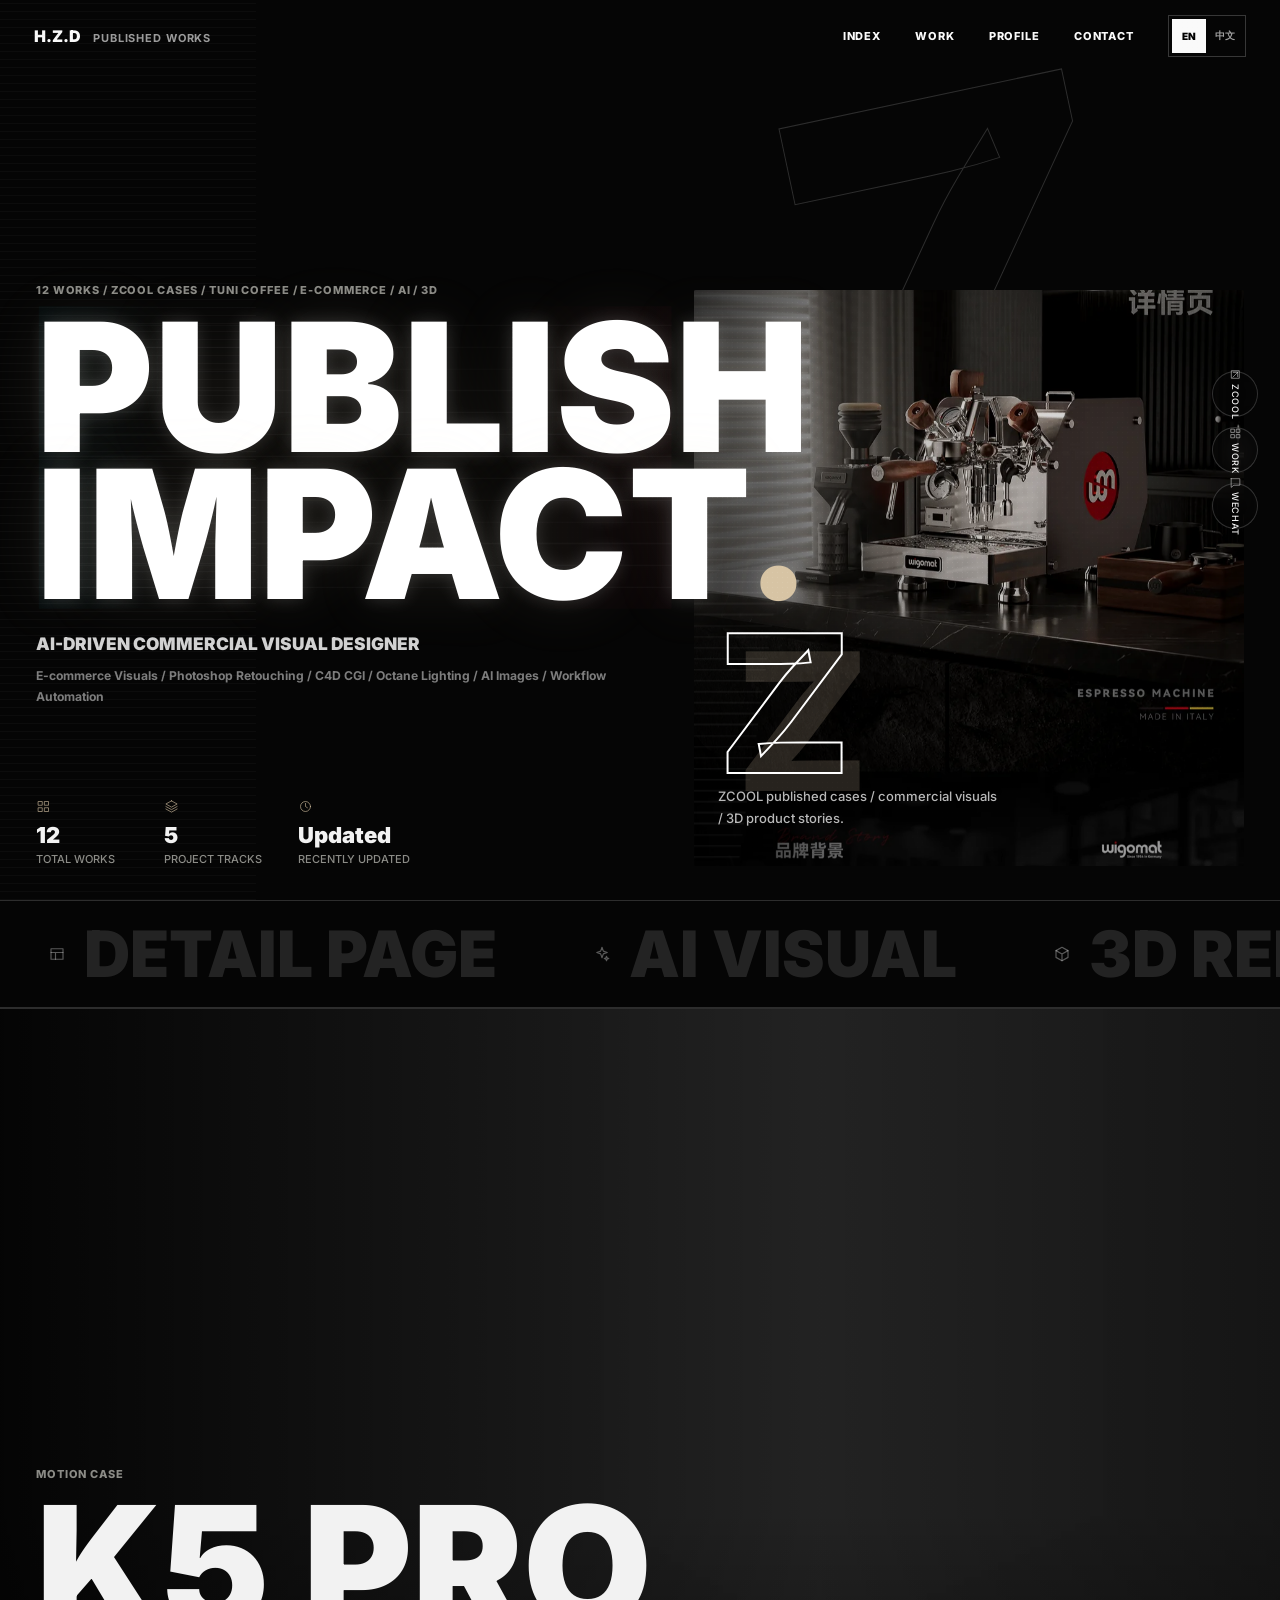
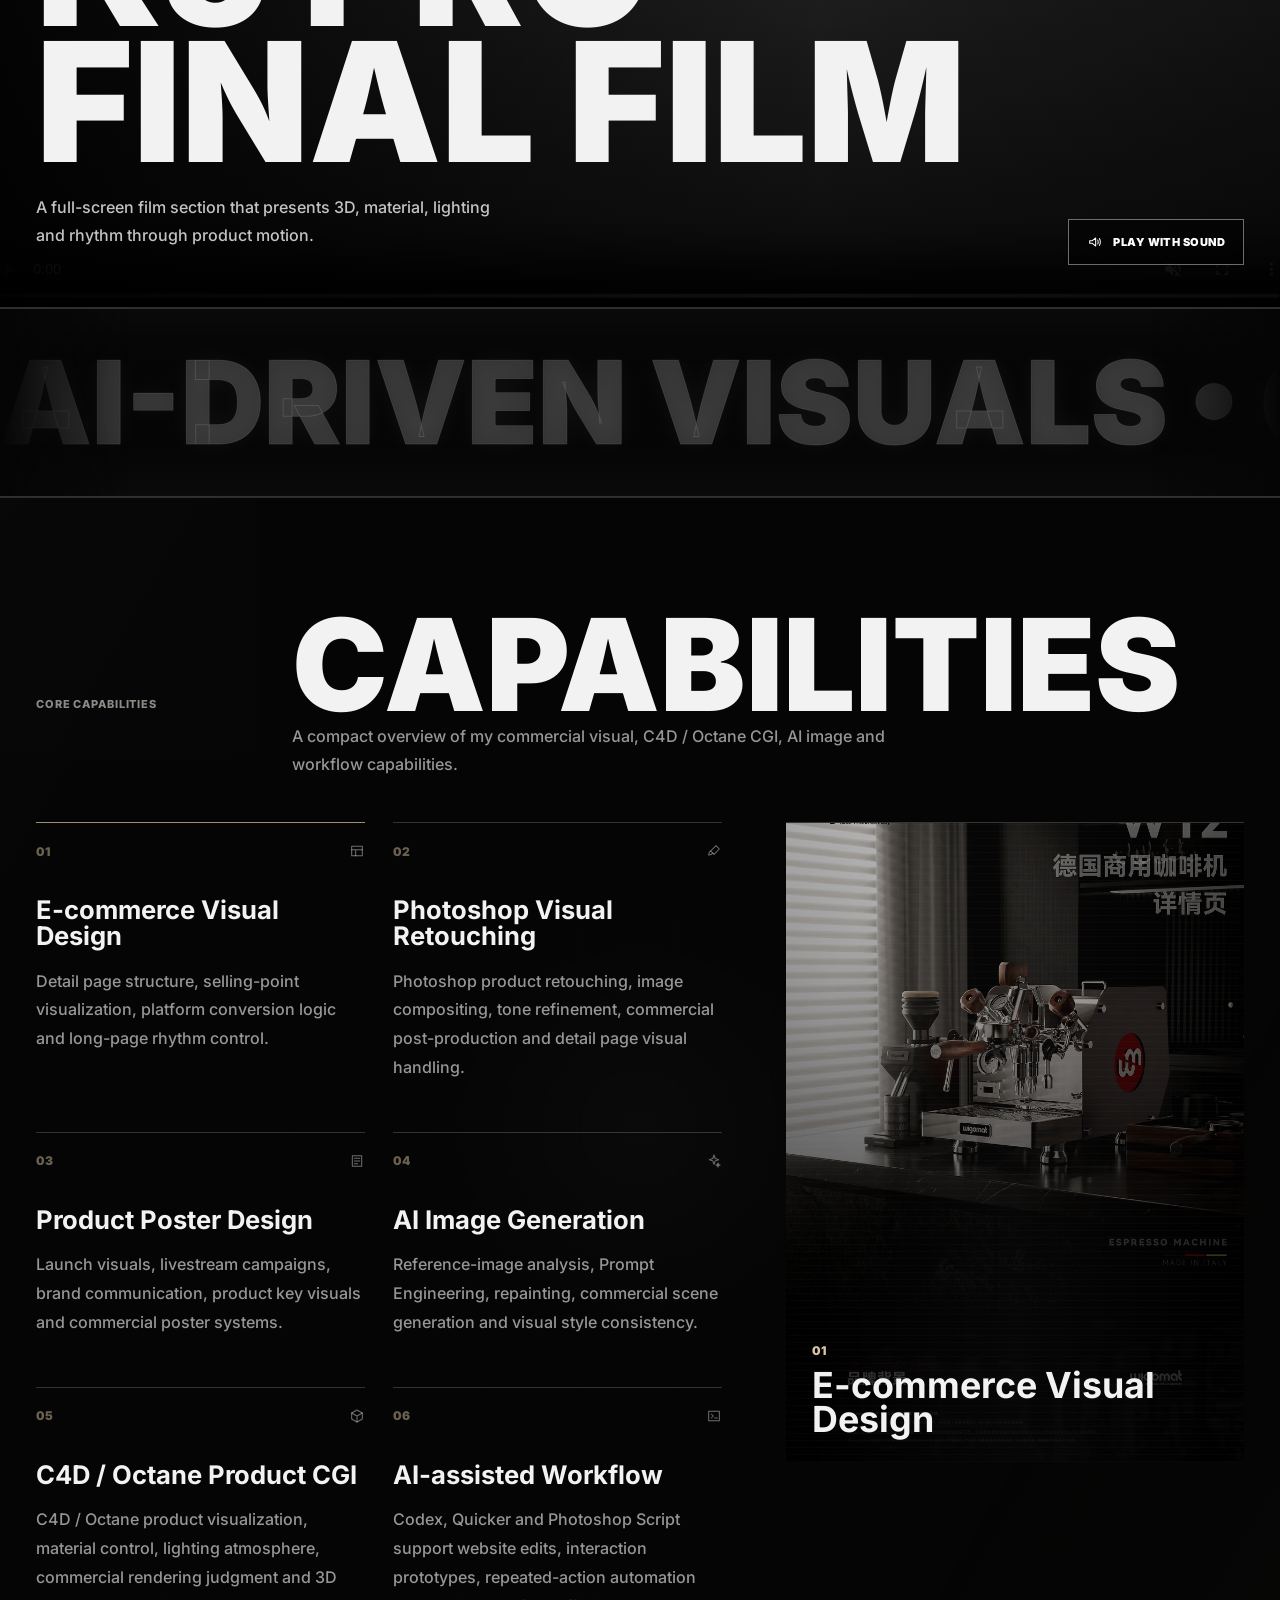
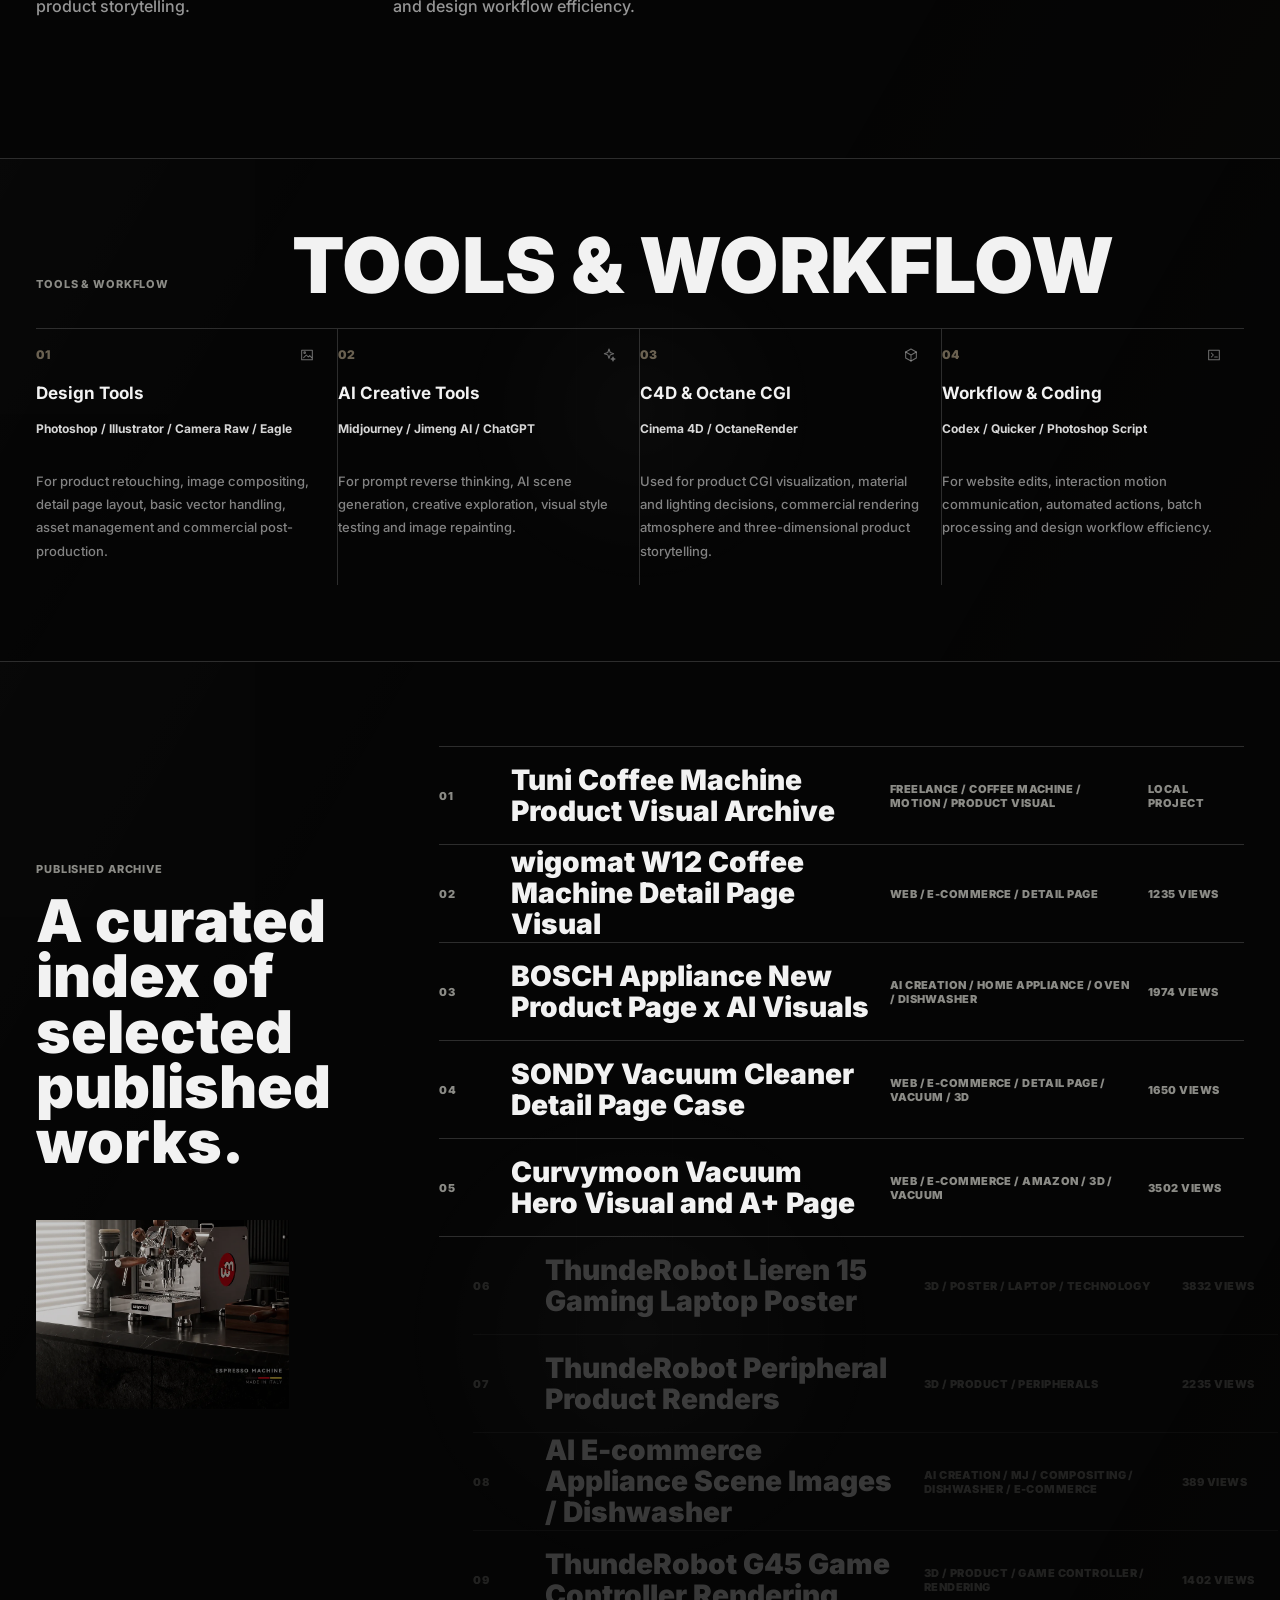
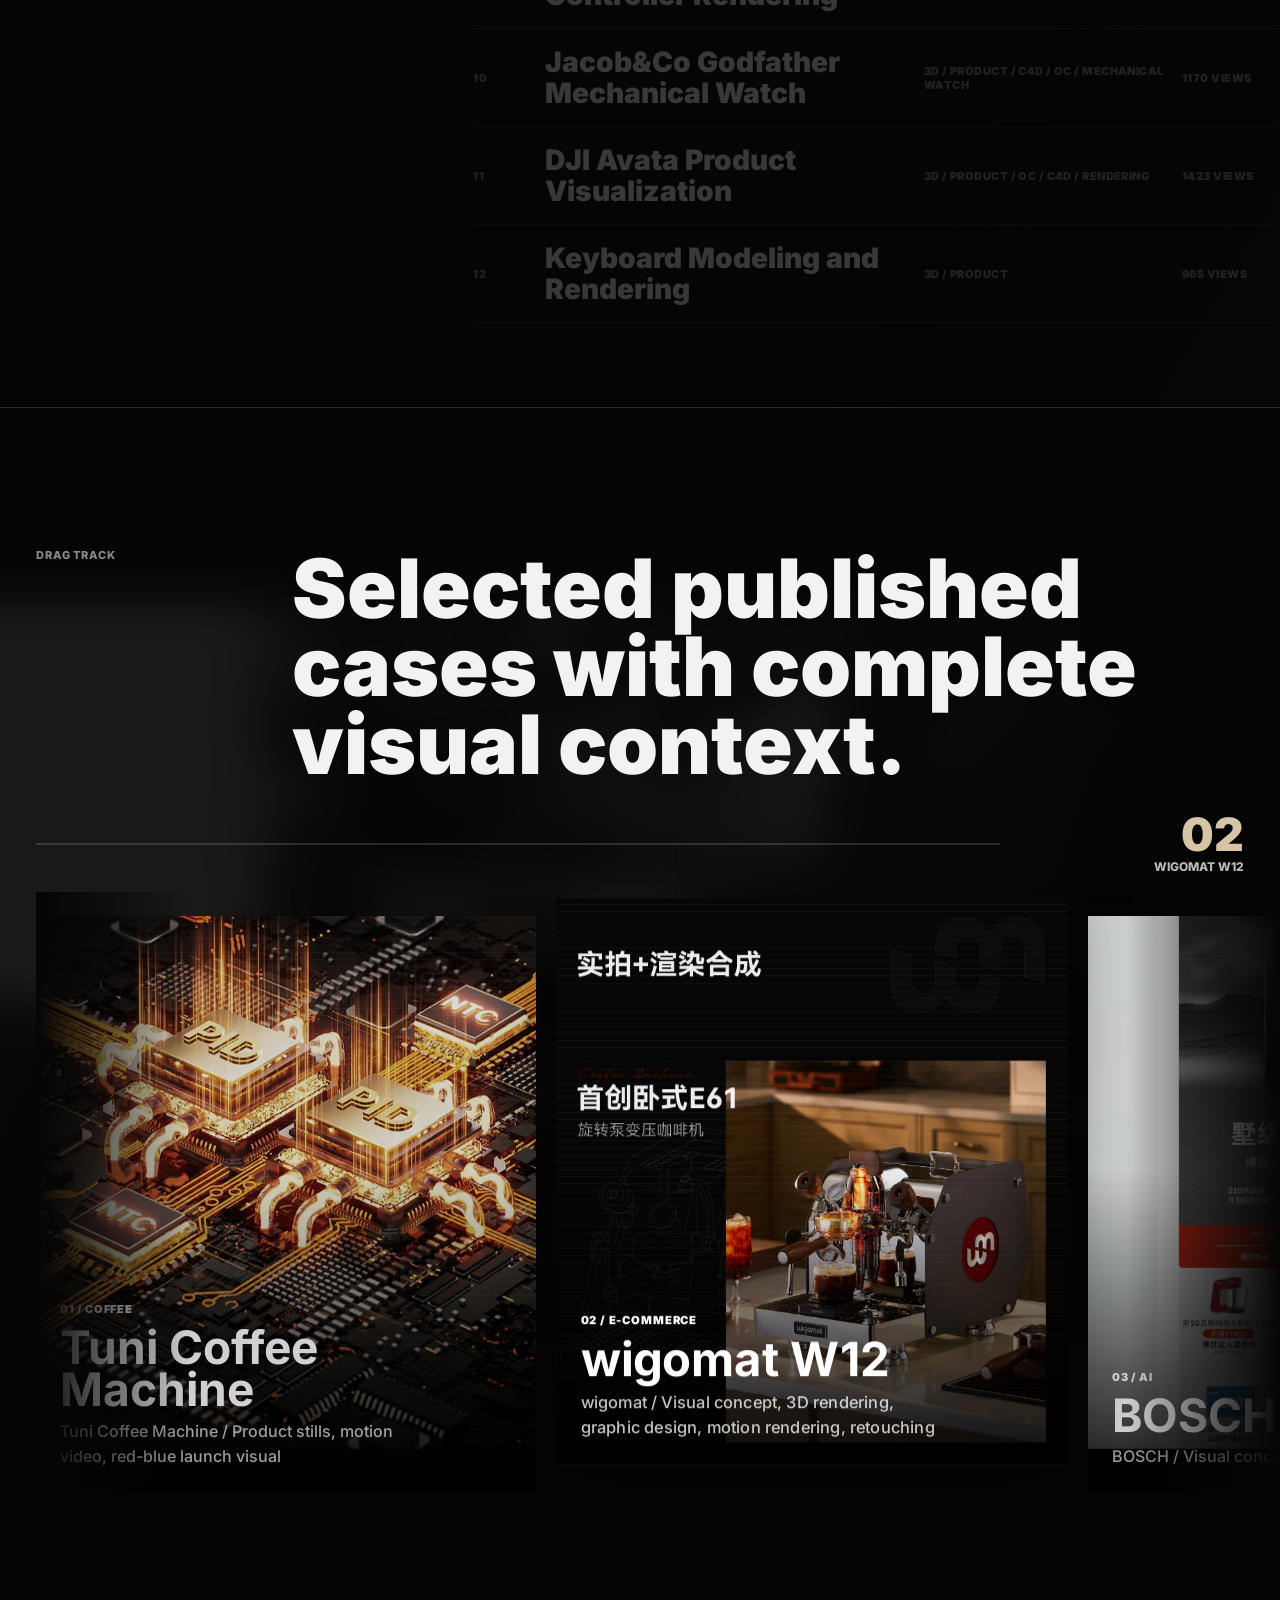
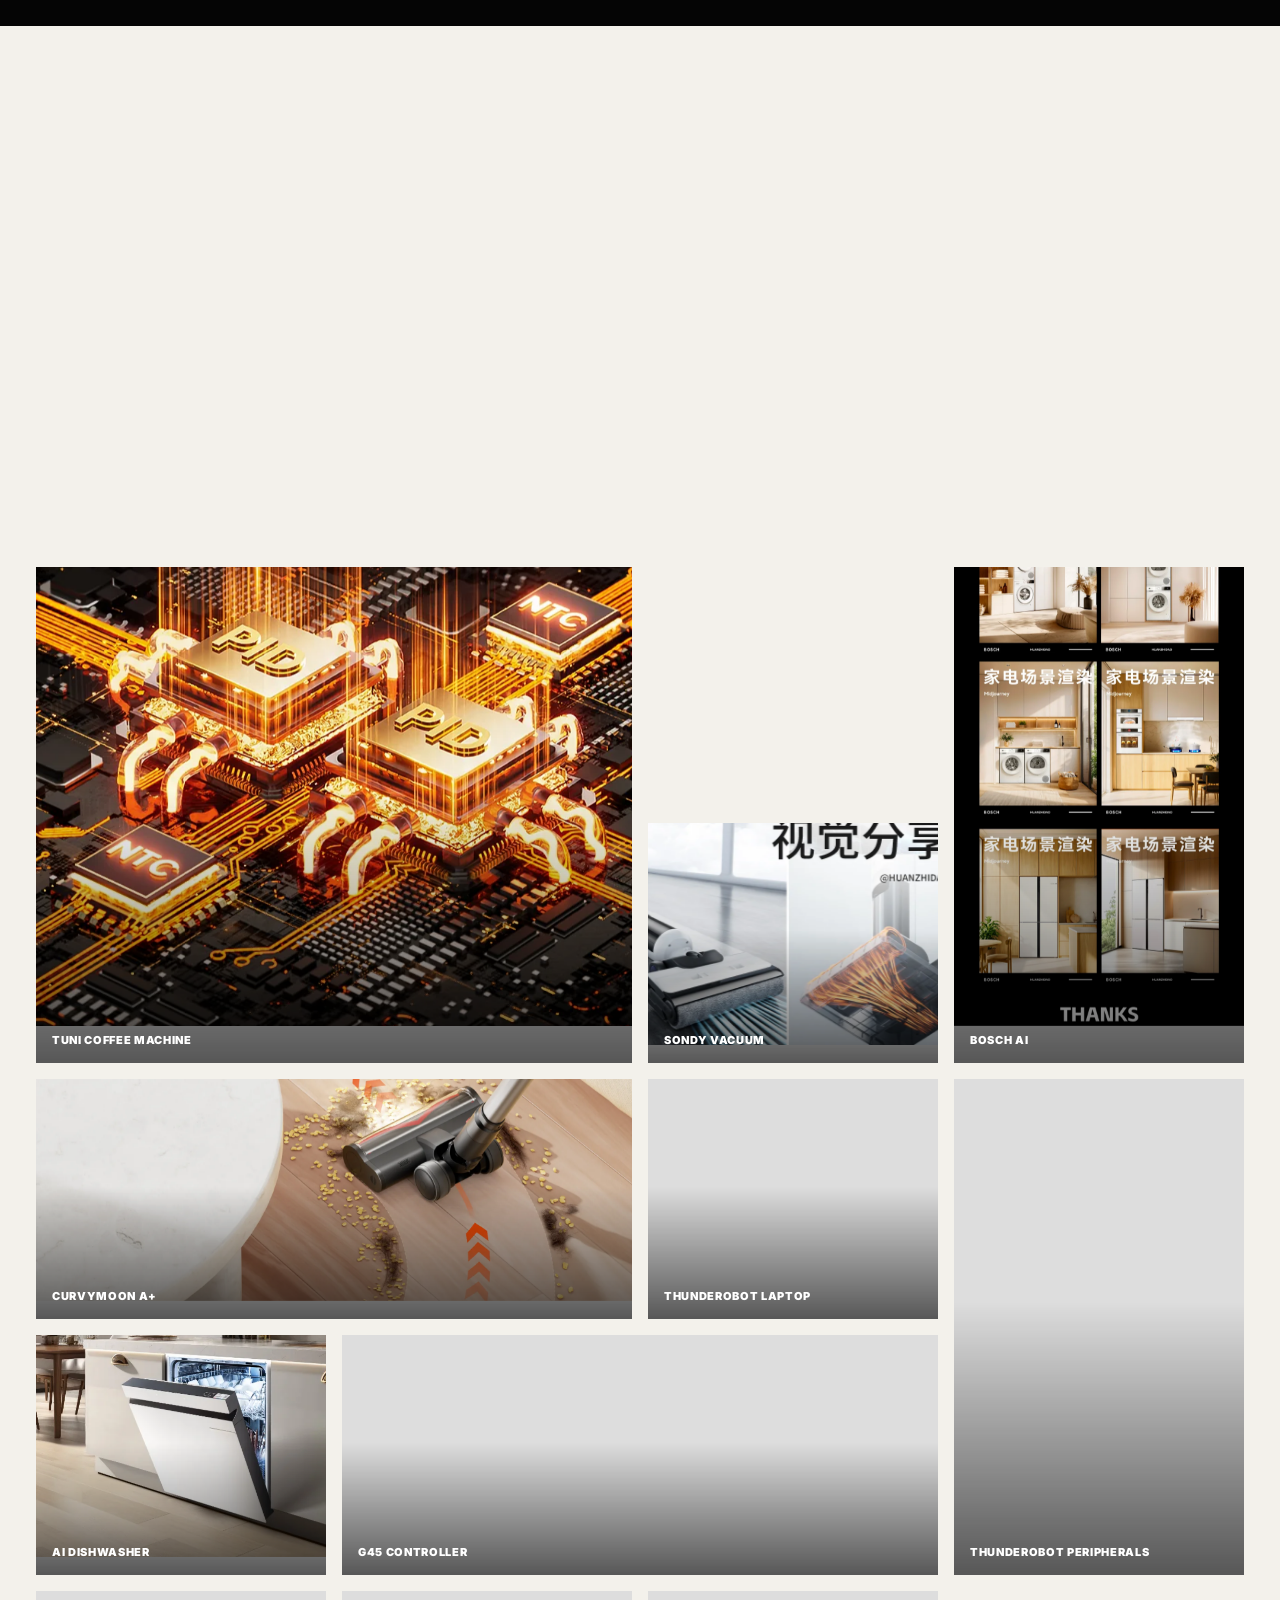
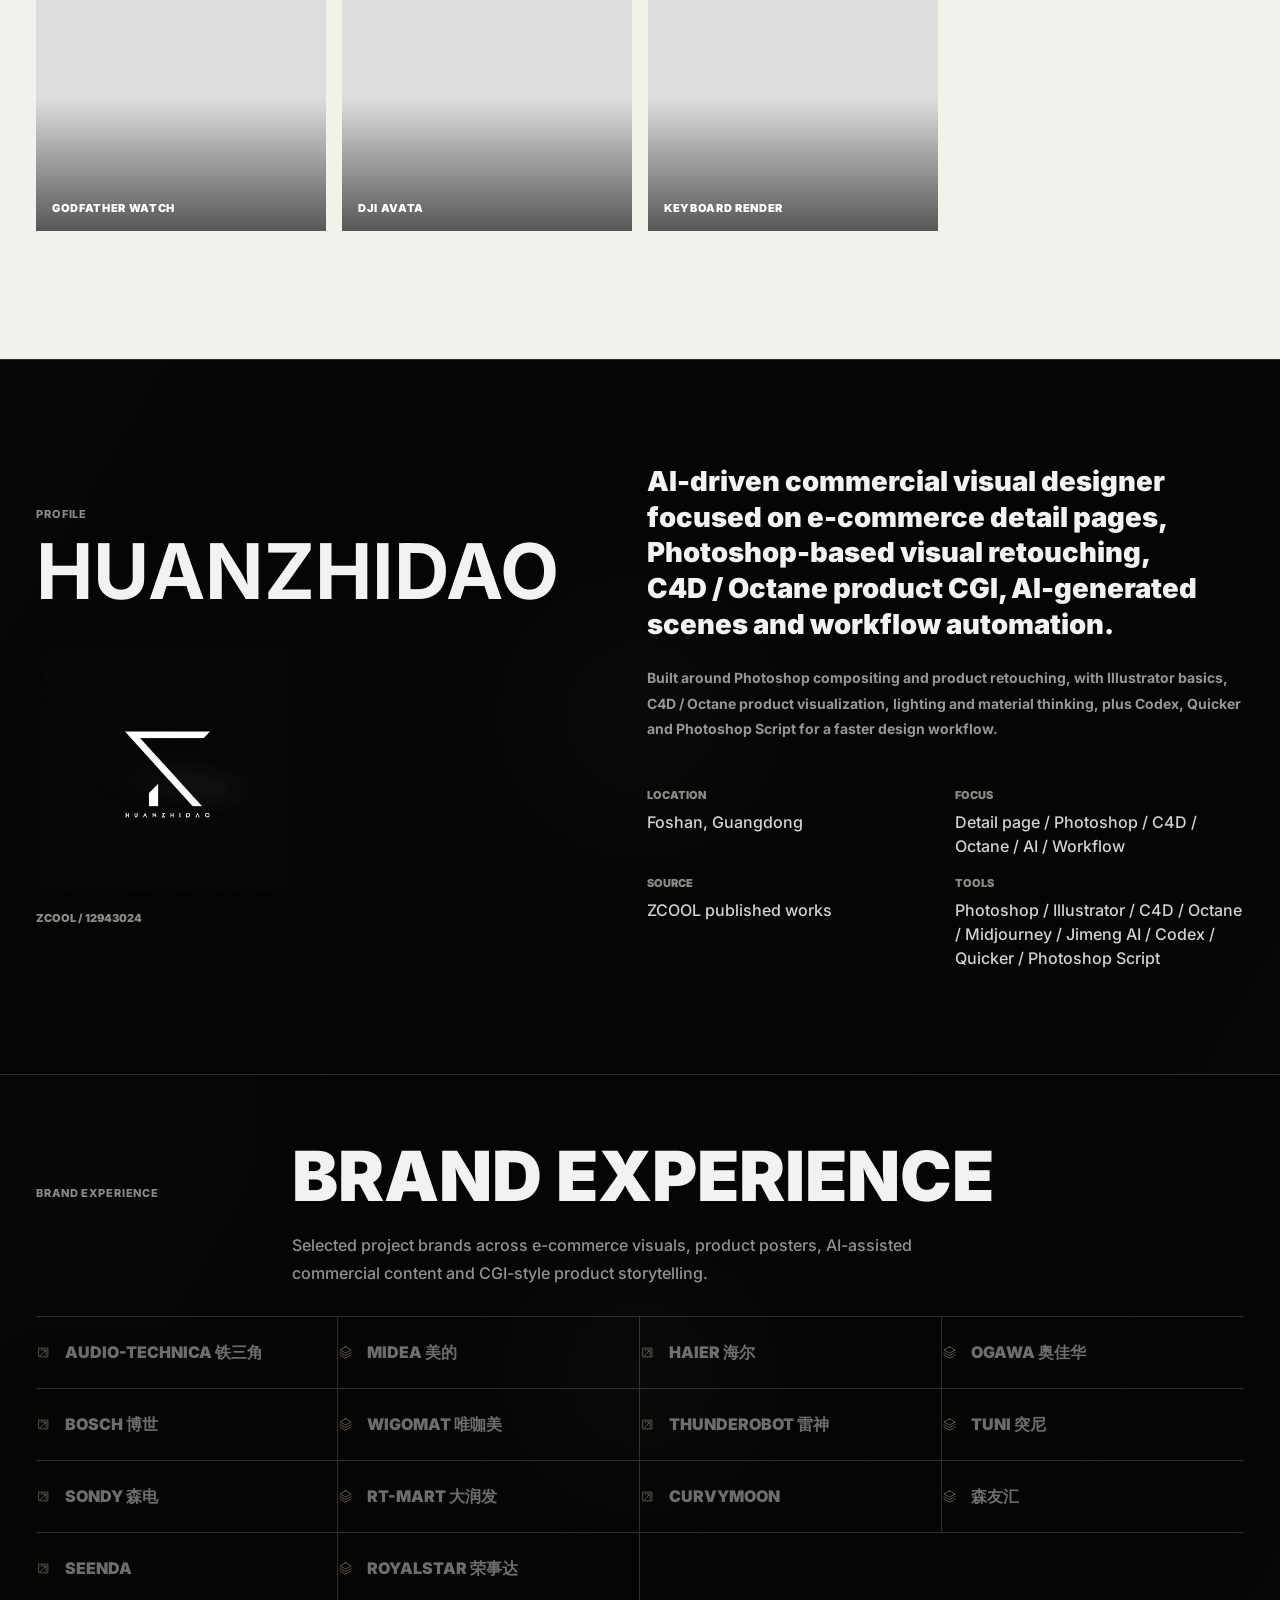
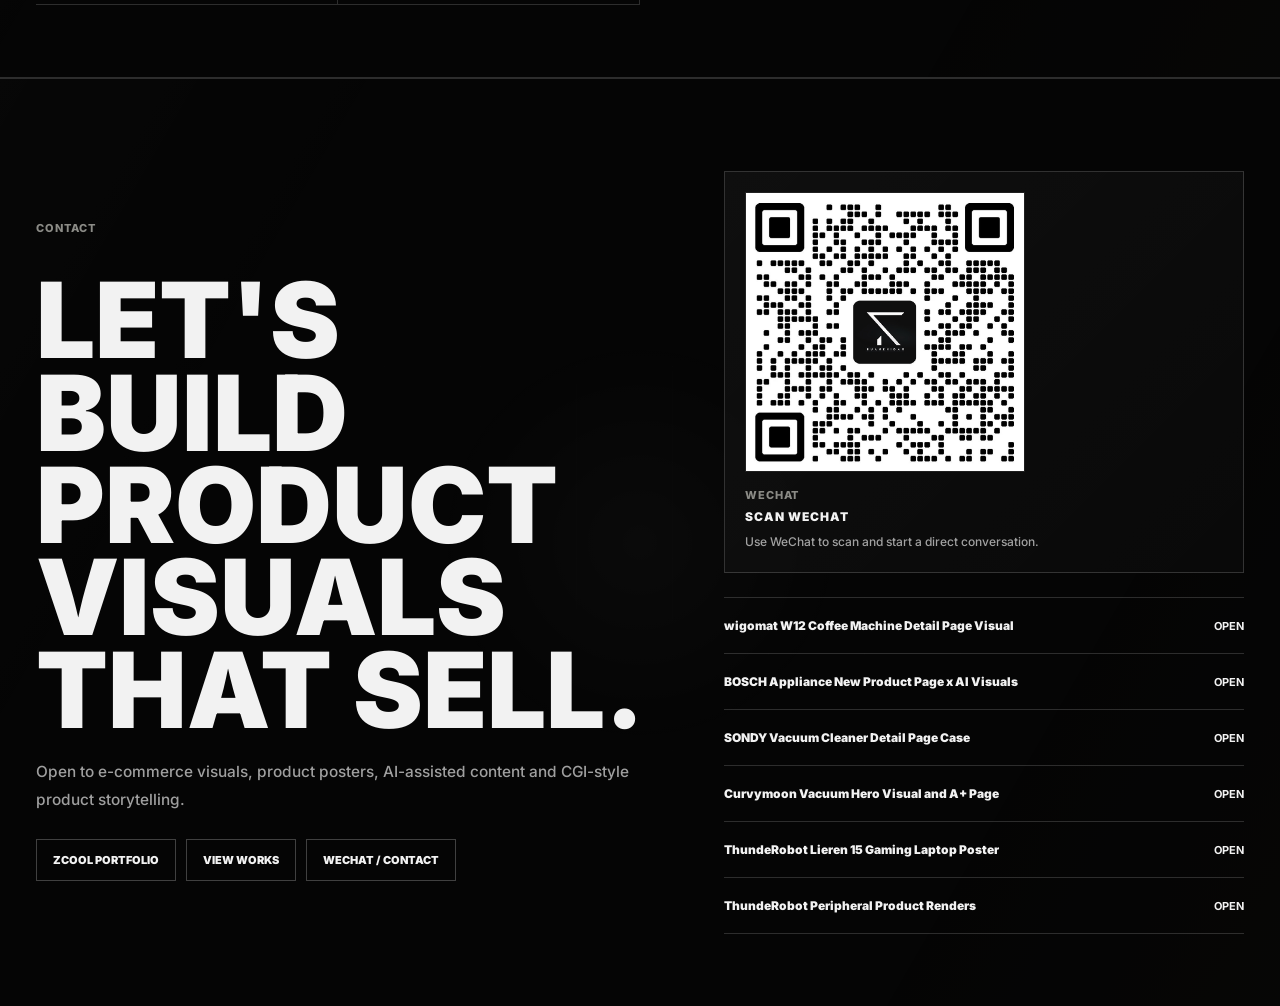
==== commit 739414a7: "Update portfolio contact and visual interactions" ====
--- a/index.html
+++ b/index.html
@@ -17,8 +17,9 @@
     />
     <link rel="stylesheet" href="styles.css" />
   </head>
-  <body>
+  <body class="is-intro">
     <div class="grain" aria-hidden="true"></div>
+    <div class="ambient-glow" aria-hidden="true"></div>
     <div class="scroll-progress" aria-hidden="true"></div>
 
     <header class="site-header" data-theme="dark">
@@ -44,9 +45,18 @@
     </header>
 
     <aside class="social-rail" aria-label="Social and external links">
-      <a href="https://www.zcool.com.cn/u/12943024" target="_blank" rel="noreferrer">ZCOOL</a>
-      <a href="#work">WORK</a>
-      <a href="#contact">WECHAT</a>
+      <a href="https://www.zcool.com.cn/u/12943024" target="_blank" rel="noreferrer" data-rail-icon="external"><span>ZCOOL</span></a>
+      <a href="#work" data-rail-icon="grid"><span>WORK</span></a>
+      <div class="rail-wechat">
+        <a href="#wechat-qr-card" class="rail-wechat-trigger" data-rail-icon="message"><span>WECHAT</span></a>
+        <div class="wechat-pop" aria-label="WeChat QR code">
+          <img src="assets/wechat-qr.jpg" alt="WeChat QR code" loading="lazy" />
+          <div class="wechat-pop-copy">
+            <strong data-i18n="wechatScanTitle">SCAN WECHAT</strong>
+            <p data-i18n="wechatScanText">Use WeChat to scan and start a direct conversation.</p>
+          </div>
+        </div>
+      </div>
     </aside>
 
     <main id="top">
@@ -55,14 +65,18 @@
         <div class="hero-copy" data-speed="-0.08">
           <p class="eyebrow" data-i18n="heroEyebrow">12 works / ZCOOL cases / Tuni coffee / e-commerce / AI / 3D</p>
           <h1 data-text="PUBLISH IMPACT." data-i18n-html="heroTitle">
-            PUBLISH<br />
-            IMPACT<span>.</span>
+            <span class="hero-title-line">PUBLISH</span>
+            <span class="hero-title-line">IMPACT<span class="hero-dot">.</span></span>
           </h1>
+          <div class="hero-position">
+            <p data-i18n="heroRole">AI-Driven Commercial Visual Designer</p>
+            <span data-i18n="heroSubtitle">E-commerce Visuals / Photoshop Retouching / AI Images / CGI Product Stories / Workflow Automation</span>
+          </div>
         </div>
         <div class="hero-meta">
-          <div><span>12</span><small data-i18n="totalWorks">Total Works</small></div>
-          <div><span>5</span><small data-i18n="projectTracks">Project Tracks</small></div>
-          <div><span>320d</span><small data-i18n="latestPublish">Latest Publish</small></div>
+          <div data-meta-icon="grid"><span>12</span><small data-i18n="totalWorks">Total Works</small></div>
+          <div data-meta-icon="layers"><span>5</span><small data-i18n="projectTracks">Project Tracks</small></div>
+          <div data-meta-icon="clock"><span data-i18n="latestStatus">Updated</span><small data-i18n="latestPublish">Recently Updated</small></div>
         </div>
         <div class="hero-visual" data-parallax data-speed="0.12">
           <img class="hero-image hero-image-current" src="assets/wigomat-cover.webp" alt="wigomat coffee machine detail page visual" />
@@ -75,13 +89,7 @@
         </div>
       </section>
 
-      <section class="intro-strip section-dark" aria-label="Creative directions">
-        <p>DETAIL PAGE</p>
-        <p>AI VISUAL</p>
-        <p>3D RENDER</p>
-        <p>VISUAL POSTER</p>
-        <p>TUNI COFFEE</p>
-      </section>
+      <section class="intro-strip section-dark" id="directionTags" aria-label="Creative directions"></section>
 
       <section class="showreel section-dark" id="showreel" aria-label="K5 Pro film">
         <div class="showreel-copy reveal-block" data-reveal>
@@ -90,13 +98,46 @@
           <p data-i18n="showreelText">A full-screen film section that presents 3D, material, lighting and rhythm through product motion.</p>
         </div>
         <video src="https://pub-88f8e039647d44168307edc9cce26e68.r2.dev/k5pro-final.mp4" autoplay loop playsinline controls preload="metadata"></video>
-        <button class="sound-unlock" type="button" data-i18n="soundUnlock">PLAY WITH SOUND</button>
-      </section>
-
-      <section class="project-index section-dark" id="index">
+        <button class="sound-unlock" type="button"><span class="sound-icon" aria-hidden="true"></span><span data-i18n="soundUnlock">PLAY WITH SOUND</span></button>
+      </section>
+
+      <div class="marquee-track marquee-track-etched" aria-hidden="true">
+        <div class="marquee-content">
+          <span>AI-DRIVEN VISUALS • CGI PRODUCT STORY • PHOTOSHOP RETOUCHING • </span>
+          <span>AI-DRIVEN VISUALS • CGI PRODUCT STORY • PHOTOSHOP RETOUCHING • </span>
+        </div>
+      </div>
+
+      <section class="capabilities section-dark ambient-section" id="capabilities">
+        <div class="capabilities-head reveal-block" data-reveal>
+          <p class="eyebrow" data-i18n="capabilitiesEyebrow">Core capabilities</p>
+          <h2 data-i18n="capabilitiesTitle">CAPABILITIES</h2>
+          <p data-i18n="capabilitiesText">A compact overview of my design, AI, CGI and workflow capabilities.</p>
+        </div>
+        <div class="capability-layout">
+          <div class="capability-grid" id="capabilityGrid"></div>
+          <aside class="capability-preview reveal-block" data-reveal aria-label="Capability visual preview">
+            <img id="capabilityPreviewImage" src="assets/wigomat-cover.webp" alt="Commercial visual preview" />
+            <div class="capability-preview-copy">
+              <span id="capabilityPreviewIndex">01</span>
+              <strong id="capabilityPreviewTitle">E-commerce Visual Design</strong>
+            </div>
+          </aside>
+        </div>
+      </section>
+
+      <section class="workflow section-dark ambient-section" id="workflow">
+        <div class="workflow-head reveal-block" data-reveal>
+          <p class="eyebrow" data-i18n="workflowEyebrow">Tools & Workflow</p>
+          <h2 data-i18n="workflowTitle">TOOLS &amp; WORKFLOW</h2>
+        </div>
+        <div class="workflow-grid" id="workflowGrid"></div>
+      </section>
+
+      <section class="project-index section-dark ambient-section" id="index">
         <div class="sticky-title reveal-block" data-reveal>
-          <p class="eyebrow" data-i18n="indexEyebrow">Index from URLs</p>
-          <h2 data-i18n="indexTitle">Every case follows the order in your txt file.</h2>
+          <p class="eyebrow" data-i18n="indexEyebrow">Published Archive</p>
+          <h2 data-i18n="indexTitle">A curated index of selected published works.</h2>
           <div class="index-preview" aria-hidden="true">
             <img src="assets/wigomat-cover.webp" alt="" />
           </div>
@@ -104,11 +145,11 @@
         <div class="index-list" id="indexList" aria-label="Published work index"></div>
       </section>
 
-      <section class="work-stage section-dark" id="work">
+      <section class="work-stage section-dark ambient-section" id="work">
         <div class="work-pin">
           <div class="section-heading reveal-block" data-reveal>
             <p class="eyebrow" data-i18n="workEyebrow">Drag Track</p>
-            <h2 data-i18n="workTitle">Published works, not loose assets.</h2>
+            <h2 data-i18n="workTitle">Selected published cases with complete visual context.</h2>
           </div>
           <div class="work-meta reveal-block" data-reveal>
             <div class="work-progress"><span></span></div>
@@ -125,9 +166,9 @@
 
       <section class="gtm section-light" id="practice">
         <div class="gtm-title reveal-block" data-reveal>
-          <p class="eyebrow" data-i18n="archiveEyebrow">Filtered archive</p>
+          <p class="eyebrow" data-i18n="archiveEyebrow">Curated Selection</p>
           <h2 data-i18n="archiveTitle">WORKS GRID</h2>
-          <p data-i18n="archiveText">Categories are organized from ZCOOL tags and project content: e-commerce pages, AI scenes, 3D product visuals and posters.</p>
+          <p data-i18n="archiveText">Selected works across e-commerce detail pages, Photoshop-based product visuals, AI-generated scenes, 3D product visuals and commercial posters.</p>
         </div>
         <div class="filter-bar reveal-block" role="tablist" aria-label="Work categories" data-reveal>
           <button class="active" type="button" data-filter="all">ALL</button>
@@ -140,7 +181,7 @@
         <div class="project-grid" id="projectGrid"></div>
       </section>
 
-      <section class="profile section-dark" id="profile">
+      <section class="profile section-dark ambient-section" id="profile">
         <div class="reveal-block" data-reveal>
           <p class="eyebrow" data-i18n="profileEyebrow">Profile</p>
           <h2>HUANZHIDAO</h2>
@@ -150,20 +191,54 @@
           </figure>
         </div>
         <div class="profile-copy reveal-block" data-reveal>
-          <p data-i18n="profileText">
-            Foshan-based designer focused on commercial visuals, e-commerce detail pages, AI scene images and 3D product rendering.
+          <p class="profile-lead" data-i18n="profileText">
+            AI-driven commercial visual designer focused on e-commerce detail pages, Photoshop-based visual retouching, AI-generated scenes, CGI-style product visuals and workflow automation.
+          </p>
+          <p class="profile-note" data-i18n="profileNote">
+            Familiar with Photoshop compositing, product retouching and detail page visual handling, with Illustrator basics, C4D / Octane, Codex, Quicker and Photoshop Script supporting a more efficient design workflow.
           </p>
           <dl>
             <div><dt data-i18n="profileLocationLabel">Location</dt><dd data-i18n="profileLocation">Foshan, Guangdong</dd></div>
-            <div><dt data-i18n="profileFocusLabel">Focus</dt><dd data-i18n="profileFocus">Detail page / AI / 3D render</dd></div>
+            <div><dt data-i18n="profileFocusLabel">Focus</dt><dd data-i18n="profileFocus">Detail page / Photoshop / AI / CGI / Workflow</dd></div>
             <div><dt data-i18n="profileSourceLabel">Source</dt><dd data-i18n="profileSource">ZCOOL published works</dd></div>
+            <div><dt data-i18n="profileToolsLabel">Tools</dt><dd data-i18n="profileTools">Photoshop / Illustrator / C4D / Octane / Midjourney / Jimeng AI / Codex / Quicker / Photoshop Script</dd></div>
           </dl>
         </div>
       </section>
 
-      <section class="links section-dark" id="contact">
-        <h2 class="reveal-block" data-reveal data-i18n-html="linksTitle">OPEN THE<br />ORIGINALS.</h2>
-        <div class="link-list reveal-block" id="linkList" data-reveal></div>
+      <section class="brand-experience section-dark ambient-section" id="brand-experience">
+        <div class="brand-head reveal-block" data-reveal>
+          <p class="eyebrow" data-i18n="brandExperienceEyebrow">Brand Experience</p>
+          <h2 data-i18n="brandExperienceTitle">BRAND EXPERIENCE</h2>
+          <p data-i18n="brandExperienceText">Selected project brands across e-commerce visuals, product posters, AI-assisted commercial content and CGI-style product storytelling.</p>
+        </div>
+        <div class="brand-grid reveal-block" id="brandGrid" data-reveal></div>
+      </section>
+
+      <section class="links final-cta section-dark ambient-section" id="contact">
+        <div class="final-cta-copy reveal-block" data-reveal>
+          <p class="eyebrow" data-i18n="contactEyebrow">Contact</p>
+          <h2 data-i18n-html="linksTitle">LET'S BUILD PRODUCT VISUALS THAT SELL.</h2>
+          <p data-i18n="contactText">Open to e-commerce visuals, product posters, AI-assisted content and CGI-style product storytelling.</p>
+          <div class="cta-actions">
+            <a href="https://www.zcool.com.cn/u/12943024" target="_blank" rel="noreferrer" data-i18n="zcoolPortfolio">ZCOOL Portfolio</a>
+            <a href="#work" data-i18n="viewWorks">View Works</a>
+            <a href="#wechat-qr-card" data-i18n="wechatContact">WeChat / Contact</a>
+          </div>
+        </div>
+        <div class="contact-side reveal-block" data-reveal>
+          <section class="contact-qr-card" id="wechat-qr-card" aria-label="WeChat QR code card">
+            <div class="contact-qr-media">
+              <img src="assets/wechat-qr.jpg" alt="WeChat QR code" loading="lazy" />
+            </div>
+            <div class="contact-qr-copy">
+              <p class="eyebrow" data-i18n="wechatScanEyebrow">WeChat</p>
+              <strong data-i18n="wechatScanTitle">SCAN WECHAT</strong>
+              <span data-i18n="wechatScanText">Use WeChat to scan and start a direct conversation.</span>
+            </div>
+          </section>
+          <div class="link-list compact-originals" id="linkList"></div>
+        </div>
       </section>
     </main>
 
@@ -180,6 +255,7 @@
     </dialog>
 
     <script src="assets/gallery-data.js"></script>
+    <div id="magic-cursor" aria-hidden="true"><span class="cursor-text"></span></div>
     <script src="script.js"></script>
   </body>
 </html>
--- a/styles.css
+++ b/styles.css
@@ -68,6 +68,10 @@
   overflow: hidden;
 }
 
+body.is-intro {
+  overflow: hidden;
+}
+
 img,
 video {
   display: block;
@@ -83,6 +87,37 @@
 
 button {
   font: inherit;
+}
+
+.line-icon {
+  width: 16px;
+  height: 16px;
+  display: inline-grid;
+  place-items: center;
+  color: currentColor;
+  flex: 0 0 auto;
+}
+
+.line-icon svg {
+  width: 100%;
+  height: 100%;
+  display: block;
+  fill: none;
+  stroke: currentColor;
+  stroke-width: 1.55;
+  stroke-linecap: round;
+  stroke-linejoin: round;
+}
+
+.sound-icon svg {
+  width: 100%;
+  height: 100%;
+  display: block;
+  fill: none;
+  stroke: currentColor;
+  stroke-width: 1.55;
+  stroke-linecap: round;
+  stroke-linejoin: round;
 }
 
 .grain {
@@ -92,8 +127,30 @@
   z-index: 20;
   opacity: 0.18;
   background-image: radial-gradient(rgba(255, 255, 255, 0.45) 0.7px, transparent 0.8px);
+  background-position: var(--grain-x, 0px) var(--grain-y, 0px);
   background-size: 5px 5px;
   mix-blend-mode: overlay;
+}
+
+.ambient-glow {
+  position: fixed;
+  left: 0;
+  top: 0;
+  z-index: 21;
+  width: 42vw;
+  height: 42vw;
+  min-width: 420px;
+  min-height: 420px;
+  pointer-events: none;
+  opacity: 0;
+  background: radial-gradient(circle, rgba(255, 255, 255, 0.05) 0%, transparent 70%);
+  mix-blend-mode: screen;
+  transform: translate3d(-50%, -50%, 0);
+  transition: opacity 420ms ease;
+}
+
+.ambient-glow.is-visible {
+  opacity: 1;
 }
 
 .scroll-progress {
@@ -119,6 +176,14 @@
   padding: 0 34px;
   color: #fff;
   mix-blend-mode: difference;
+  opacity: 1;
+  transform: translateY(0);
+  transition: opacity 420ms ease, transform 520ms cubic-bezier(0.16, 1, 0.3, 1);
+}
+
+body.is-intro .site-header {
+  opacity: 0;
+  transform: translateY(-14px);
 }
 
 .brand {
@@ -128,6 +193,18 @@
   text-decoration: none;
   font-weight: 900;
   letter-spacing: 0;
+  position: relative;
+  transition: opacity 220ms ease, transform 260ms cubic-bezier(0.16, 1, 0.3, 1);
+}
+
+.brand:hover,
+.brand:focus-visible {
+  transform: translateY(-1px);
+}
+
+.brand span,
+.brand small {
+  transition: color 220ms ease, text-shadow 260ms ease, opacity 220ms ease;
 }
 
 .brand small,
@@ -145,14 +222,63 @@
   font-weight: 650;
 }
 
+.brand:hover span,
+.brand:focus-visible span {
+  color: #fff;
+  text-shadow: 0 0 18px rgba(255, 255, 255, 0.26);
+}
+
+.brand:hover small,
+.brand:focus-visible small {
+  color: rgba(255, 255, 255, 0.92);
+}
+
 .top-nav {
   display: flex;
-  gap: 28px;
+  gap: 10px;
 }
 
 .top-nav a {
+  position: relative;
   text-decoration: none;
   font-weight: 800;
+  color: inherit;
+  display: inline-flex;
+  align-items: center;
+  min-height: 44px;
+  padding: 0 12px;
+  transition: color 220ms ease, opacity 220ms ease, transform 260ms cubic-bezier(0.16, 1, 0.3, 1);
+}
+
+.top-nav a::after {
+  content: "";
+  position: absolute;
+  left: 0;
+  right: 0;
+  bottom: -9px;
+  height: 1px;
+  background: currentColor;
+  opacity: 0.78;
+  transform: scaleX(0);
+  transform-origin: left center;
+  transition: transform 280ms cubic-bezier(0.16, 1, 0.3, 1);
+}
+
+.top-nav a::before {
+  content: "";
+  position: absolute;
+  inset: -10px -8px;
+}
+
+.top-nav a:hover,
+.top-nav a:focus-visible {
+  color: #fff;
+  transform: translateY(-2px);
+}
+
+.top-nav a:hover::after,
+.top-nav a:focus-visible::after {
+  transform: scaleX(1);
 }
 
 .header-actions {
@@ -168,22 +294,37 @@
   padding: 3px;
   border: 1px solid rgba(255, 255, 255, 0.22);
   background: rgba(0, 0, 0, 0.28);
+  transition: border-color 220ms ease, background 220ms ease, transform 260ms cubic-bezier(0.16, 1, 0.3, 1);
+}
+
+.lang-switch:hover,
+.lang-switch:focus-within {
+  border-color: rgba(255, 255, 255, 0.52);
+  background: rgba(255, 255, 255, 0.08);
+  transform: translateY(-1px);
 }
 
 .lang-switch button {
   min-width: 34px;
-  height: 26px;
+  height: 34px;
   border: 0;
   background: transparent;
   color: rgba(255, 255, 255, 0.64);
   font-size: 10px;
   font-weight: 900;
   cursor: pointer;
+  transition: color 200ms ease, background 220ms ease;
 }
 
 .lang-switch button.active {
   background: #fff;
   color: #050505;
+}
+
+.lang-switch button:hover:not(.active),
+.lang-switch button:focus-visible:not(.active) {
+  color: #fff;
+  background: rgba(255, 255, 255, 0.12);
 }
 
 .menu-button {
@@ -214,18 +355,97 @@
   gap: 10px;
 }
 
+.rail-wechat {
+  position: relative;
+}
+
 .social-rail a {
   width: 46px;
   height: 46px;
   border: 1px solid rgba(255, 255, 255, 0.18);
   border-radius: 50%;
-  display: grid;
-  place-items: center;
+  display: flex;
+  flex-direction: column;
+  align-items: center;
+  justify-content: center;
+  gap: 3px;
   text-decoration: none;
-  writing-mode: vertical-rl;
   font-size: 9px;
   background: rgba(10, 10, 10, 0.34);
   backdrop-filter: blur(12px);
+  transition: border-color 220ms, color 220ms, transform 220ms, background 220ms;
+}
+
+.social-rail a > span:last-child {
+  writing-mode: vertical-rl;
+  line-height: 1;
+}
+
+.social-rail .line-icon {
+  width: 13px;
+  height: 13px;
+  color: rgba(255, 255, 255, 0.56);
+}
+
+.social-rail a:hover {
+  border-color: rgba(255, 255, 255, 0.48);
+  background: rgba(255, 255, 255, 0.08);
+  transform: translateX(-2px);
+}
+
+.wechat-pop {
+  position: absolute;
+  top: 50%;
+  right: calc(100% + 16px);
+  width: 220px;
+  display: grid;
+  gap: 12px;
+  padding: 14px;
+  border: 1px solid rgba(255, 255, 255, 0.14);
+  background: rgba(10, 10, 10, 0.9);
+  backdrop-filter: blur(18px);
+  transform: translate3d(12px, -50%, 0);
+  opacity: 0;
+  pointer-events: none;
+  transition:
+    opacity 220ms ease,
+    transform 260ms cubic-bezier(0.16, 1, 0.3, 1),
+    border-color 220ms ease;
+}
+
+.wechat-pop img {
+  aspect-ratio: 1;
+  object-fit: cover;
+  border: 1px solid rgba(255, 255, 255, 0.08);
+}
+
+.wechat-pop-copy {
+  display: grid;
+  gap: 6px;
+}
+
+.wechat-pop-copy strong,
+.contact-qr-copy strong {
+  font-size: 12px;
+  font-weight: 900;
+  letter-spacing: 0.08em;
+  text-transform: uppercase;
+}
+
+.wechat-pop-copy p,
+.contact-qr-copy span {
+  margin: 0;
+  color: rgba(255, 255, 255, 0.62);
+  font-size: 12px;
+  line-height: 1.7;
+}
+
+.rail-wechat:hover .wechat-pop,
+.rail-wechat:focus-within .wechat-pop {
+  opacity: 1;
+  pointer-events: auto;
+  transform: translate3d(0, -50%, 0);
+  border-color: rgba(255, 255, 255, 0.22);
 }
 
 .section-dark {
@@ -236,6 +456,78 @@
 .section-light {
   background: var(--paper);
   color: var(--ink);
+}
+
+.ambient-section {
+  position: relative;
+  overflow: hidden;
+  --mouse-x: 50%;
+  --mouse-y: 50%;
+}
+
+.ambient-section::before {
+  content: "";
+  position: absolute;
+  inset: 0;
+  z-index: 0;
+  pointer-events: none;
+  opacity: 0.34;
+  background:
+    radial-gradient(circle at var(--mouse-x) var(--mouse-y), rgba(255, 255, 255, 0.075), transparent 28%),
+    linear-gradient(120deg, rgba(255, 255, 255, 0.035), transparent 28%, transparent 70%, rgba(215, 196, 164, 0.035));
+  transform: translate3d(0, 0, 0);
+  transition: opacity 280ms ease;
+  animation: ambientDrift 18s ease-in-out infinite alternate;
+}
+
+.ambient-section.is-glowing::before {
+  opacity: 0.46;
+}
+
+.ambient-section::after {
+  content: "";
+  position: absolute;
+  inset: 0;
+  z-index: 0;
+  pointer-events: none;
+  opacity: 0.12;
+  background:
+    linear-gradient(90deg, rgba(255, 255, 255, 0.08) 1px, transparent 1px),
+    linear-gradient(0deg, rgba(255, 255, 255, 0.05) 1px, transparent 1px);
+  background-size: 96px 96px;
+  mask-image: radial-gradient(circle at 50% 45%, #000, transparent 70%);
+}
+
+.ambient-section > * {
+  position: relative;
+  z-index: 1;
+}
+
+.section-light.ambient-section::before {
+  opacity: 0.22;
+  background:
+    radial-gradient(circle at var(--mouse-x) var(--mouse-y), rgba(0, 0, 0, 0.08), transparent 28%),
+    linear-gradient(120deg, rgba(0, 0, 0, 0.025), transparent 30%, transparent 72%, rgba(0, 0, 0, 0.035));
+}
+
+.section-light.ambient-section.is-glowing::before {
+  opacity: 0.28;
+}
+
+.section-light.ambient-section::after {
+  opacity: 0.06;
+  background:
+    linear-gradient(90deg, rgba(0, 0, 0, 0.08) 1px, transparent 1px),
+    linear-gradient(0deg, rgba(0, 0, 0, 0.05) 1px, transparent 1px);
+}
+
+@keyframes ambientDrift {
+  from {
+    transform: translate3d(-1.5%, -1%, 0) scale(1);
+  }
+  to {
+    transform: translate3d(1.5%, 1%, 0) scale(1.03);
+  }
 }
 
 .hero {
@@ -282,6 +574,35 @@
   transform: translateY(var(--scroll-shift, 0));
 }
 
+.hero .eyebrow,
+.hero-position,
+.hero-meta {
+  opacity: 1;
+  transform: translateY(0);
+  transition:
+    opacity 620ms cubic-bezier(0.16, 1, 0.3, 1),
+    transform 720ms cubic-bezier(0.16, 1, 0.3, 1);
+}
+
+body.is-intro .hero .eyebrow,
+body.is-intro .hero-position,
+body.is-intro .hero-meta {
+  opacity: 0;
+  transform: translateY(22px);
+}
+
+.hero .eyebrow {
+  transition-delay: 120ms;
+}
+
+.hero-position {
+  transition-delay: 720ms;
+}
+
+.hero-meta {
+  transition-delay: 820ms;
+}
+
 .eyebrow {
   margin: 0 0 18px;
   color: var(--muted);
@@ -307,6 +628,29 @@
   animation: titleBreath 11s ease-in-out infinite;
 }
 
+.hero-title-line {
+  display: block;
+  color: #fff;
+  opacity: 1;
+  transform: translateY(0);
+  transition:
+    opacity 680ms cubic-bezier(0.16, 1, 0.3, 1),
+    transform 780ms cubic-bezier(0.16, 1, 0.3, 1);
+}
+
+.hero-title-line:nth-child(1) {
+  transition-delay: 200ms;
+}
+
+.hero-title-line:nth-child(2) {
+  transition-delay: 380ms;
+}
+
+body.is-intro .hero-title-line {
+  opacity: 0;
+  transform: translateY(42px);
+}
+
 .hero h1::before,
 .hero h1::after {
   content: "";
@@ -320,8 +664,8 @@
     repeating-linear-gradient(0deg, transparent 0 0.115em, rgba(255, 255, 255, 0.13) 0.118em 0.122em),
     linear-gradient(90deg, rgba(0, 210, 255, 0.12), transparent 22%, transparent 74%, rgba(255, 38, 82, 0.1));
   mix-blend-mode: screen;
-  opacity: 0.42;
-  transform: translate(0.045em, -0.035em);
+  opacity: 0.26;
+  transform: translate(0.025em, -0.018em);
   clip-path: inset(0 0 0 0);
   pointer-events: none;
 }
@@ -336,11 +680,35 @@
   mix-blend-mode: screen;
   opacity: 0;
   filter: blur(0.01em);
-  animation: titleScan 6.8s steps(1, end) infinite;
-}
-
-.hero h1 span {
+  animation: titleScan 12s steps(1, end) infinite;
+}
+
+.hero h1 .hero-dot {
   color: var(--warm);
+}
+
+.hero-position {
+  max-width: min(720px, 92vw);
+  margin-top: 26px;
+  display: grid;
+  gap: 10px;
+}
+
+.hero-position p {
+  margin: 0;
+  color: rgba(255, 255, 255, 0.82);
+  font-size: clamp(15px, 1.35vw, 24px);
+  line-height: 1.2;
+  font-weight: 900;
+  text-transform: uppercase;
+}
+
+.hero-position span {
+  max-width: 620px;
+  color: rgba(255, 255, 255, 0.48);
+  font-size: clamp(12px, 0.95vw, 15px);
+  line-height: 1.75;
+  font-weight: 700;
 }
 
 .hero-visual {
@@ -352,12 +720,20 @@
   background: #111;
   clip-path: inset(0 round 2px);
   transform: translateY(var(--scroll-shift, 0));
-  transition: transform 120ms linear;
+  opacity: 1;
+  transition:
+    transform 180ms linear,
+    opacity 760ms cubic-bezier(0.16, 1, 0.3, 1);
   cursor: crosshair;
 }
 
+body.is-intro .hero-visual {
+  opacity: 0;
+  transform: translate3d(0, calc(var(--scroll-shift, 0px) + 24px), 0) scale(1.04);
+}
+
 .hero-visual.is-switching {
-  animation: heroVisualShake 860ms steps(1, end);
+  animation: heroVisualShake 760ms steps(1, end);
 }
 
 .hero-image {
@@ -369,17 +745,17 @@
 
 .hero-image-next {
   opacity: 0;
-  transform: translate3d(22px, -8px, 0) scale(1.08);
-  filter: contrast(1.6) saturate(1.35) blur(3px);
+  transform: translate3d(14px, -5px, 0) scale(1.045);
+  filter: contrast(1.28) saturate(1.12) blur(1px);
   clip-path: inset(0 0 86% 0);
 }
 
 .hero-visual.is-switching .hero-image-current {
-  animation: heroGlitchOut 680ms steps(1, end) both;
+  animation: heroGlitchOut 720ms steps(1, end) both;
 }
 
 .hero-visual.is-switching .hero-image-next {
-  animation: heroGlitchIn 680ms steps(1, end) both;
+  animation: heroGlitchIn 720ms steps(1, end) both;
 }
 
 .hero-glitch-stack {
@@ -404,13 +780,13 @@
   clip-path: inset(var(--slice-top) 0 var(--slice-bottom) 0);
   opacity: 0;
   filter:
-    contrast(1.42)
-    saturate(1.28)
-    drop-shadow(9px 0 rgba(0, 210, 255, 0.64))
-    drop-shadow(-8px 0 rgba(255, 24, 78, 0.56));
+    contrast(1.22)
+    saturate(1.08)
+    drop-shadow(4px 0 rgba(0, 210, 255, 0.36))
+    drop-shadow(-4px 0 rgba(255, 24, 78, 0.28));
   mix-blend-mode: normal;
-  transform: translate3d(var(--slice-x), var(--slice-y), 0) scale(1.035);
-  animation: heroSliceDrive 860ms var(--slice-delay) steps(1, end) both;
+  transform: translate3d(var(--slice-x), var(--slice-y), 0) scale(1.018);
+  animation: heroSliceDrive 760ms var(--slice-delay) steps(1, end) both;
   will-change: transform, opacity, clip-path, filter;
 }
 
@@ -430,16 +806,16 @@
   z-index: 5;
   opacity: 0;
   background:
-    linear-gradient(90deg, transparent 0 18%, rgba(255, 255, 255, 0.34) 24%, rgba(255, 38, 62, 0.28) 28%, rgba(0, 195, 255, 0.24) 34%, transparent 44%),
-    repeating-linear-gradient(0deg, transparent 0 9px, rgba(255, 255, 255, 0.16) 10px 11px);
+    linear-gradient(90deg, transparent 0 18%, rgba(255, 255, 255, 0.18) 24%, rgba(255, 38, 62, 0.1) 28%, rgba(0, 195, 255, 0.1) 34%, transparent 44%),
+    repeating-linear-gradient(0deg, transparent 0 9px, rgba(255, 255, 255, 0.08) 10px 11px);
   transform: translateX(-82%) skewX(-8deg);
   mix-blend-mode: screen;
   pointer-events: none;
 }
 
 .hero-visual.is-switching .hero-flash {
-  opacity: 1;
-  animation: heroImageSweep 680ms steps(5, end);
+  opacity: 0.58;
+  animation: heroImageSweep 720ms steps(5, end);
 }
 
 .hero-visual::before {
@@ -449,14 +825,14 @@
   z-index: 2;
   opacity: 0;
   background:
-    linear-gradient(90deg, rgba(255, 52, 52, 0.24), transparent 18%, transparent 78%, rgba(0, 225, 255, 0.2)),
-    repeating-linear-gradient(0deg, transparent 0 18px, rgba(255, 255, 255, 0.2) 19px 20px, transparent 21px 34px);
+    linear-gradient(90deg, rgba(255, 52, 52, 0.1), transparent 18%, transparent 78%, rgba(0, 225, 255, 0.1)),
+    repeating-linear-gradient(0deg, transparent 0 18px, rgba(255, 255, 255, 0.08) 19px 20px, transparent 21px 34px);
   mix-blend-mode: screen;
   pointer-events: none;
 }
 
 .hero-visual.is-switching::before {
-  animation: heroGlitchBars 680ms steps(1, end);
+  animation: heroGlitchBars 720ms steps(1, end);
 }
 
 .hero-visual::after {
@@ -485,12 +861,21 @@
   color: transparent;
   -webkit-text-stroke: 2px #fff;
   text-shadow: 18px 18px 0 rgba(215, 196, 164, 0.18);
+  transition: text-shadow 0.6s cubic-bezier(0.16, 1, 0.3, 1);
 }
 
 .hero-frame p {
   color: rgba(255, 255, 255, 0.72);
   line-height: 1.7;
   font-size: 13px;
+}
+
+.hero-visual:hover .hero-frame strong {
+  text-shadow:
+    18px 18px 0 rgba(215, 196, 164, 0.14),
+    -2px 0 0 rgba(255, 0, 0, 0.78),
+    2px 0 0 rgba(0, 255, 255, 0.78),
+    0 0 18px rgba(255, 255, 255, 0.14);
 }
 
 .hero-meta {
@@ -505,6 +890,14 @@
 .hero-meta div {
   display: grid;
   gap: 4px;
+  min-width: 92px;
+}
+
+.hero-meta .line-icon {
+  width: 15px;
+  height: 15px;
+  margin-bottom: 4px;
+  color: rgba(215, 196, 164, 0.62);
 }
 
 .hero-meta span {
@@ -529,6 +922,9 @@
   flex: 0 0 auto;
   margin: 0;
   padding: 24px 48px;
+  display: inline-flex;
+  align-items: center;
+  gap: 18px;
   font-size: clamp(26px, 5vw, 76px);
   line-height: 0.9;
   font-weight: 900;
@@ -537,6 +933,70 @@
   animation: marquee 24s linear infinite;
 }
 
+.intro-strip .line-icon {
+  width: 18px;
+  height: 18px;
+  color: rgba(255, 255, 255, 0.34);
+}
+
+.marquee-track {
+  width: 100vw;
+  overflow: hidden;
+  white-space: nowrap;
+}
+
+.marquee-track-etched {
+  position: relative;
+  padding: 42px 0;
+  border-top: 1px solid var(--line);
+  border-bottom: 1px solid var(--line);
+  background:
+    linear-gradient(180deg, rgba(255, 255, 255, 0.02), transparent 26%, transparent 74%, rgba(255, 255, 255, 0.02)),
+    #050505;
+}
+
+.marquee-track-etched::before,
+.marquee-track-etched::after {
+  content: "";
+  position: absolute;
+  inset: 0;
+  pointer-events: none;
+}
+
+.marquee-track-etched::before {
+  z-index: 1;
+  background: linear-gradient(90deg, #050505 0%, transparent 10%, transparent 90%, #050505 100%);
+}
+
+.marquee-track .marquee-content {
+  display: inline-block;
+  min-width: max-content;
+  animation: marqueeScroll 18s linear infinite;
+}
+
+.marquee-track .marquee-content span {
+  display: inline-block;
+  font-size: clamp(64px, 9vw, 132px);
+  font-weight: 900;
+  line-height: 0.9;
+  letter-spacing: 0;
+  text-transform: uppercase;
+  color: transparent;
+  -webkit-text-stroke: 1px rgba(255, 255, 255, 0.12);
+  text-shadow:
+    0 0 24px rgba(255, 255, 255, 0.05),
+    0 0 1px rgba(255, 255, 255, 0.18);
+}
+
+@keyframes marqueeScroll {
+  0% {
+    transform: translateX(0);
+  }
+  100% {
+    transform: translateX(-50%);
+  }
+}
+
 @keyframes marquee {
   to {
     transform: translateX(-100%);
@@ -583,68 +1043,68 @@
     transform: translate3d(0, var(--scroll-shift, 0), 0);
   }
   8% {
-    transform: translate3d(-10px, calc(var(--scroll-shift, 0) + 4px), 0);
+    transform: translate3d(-4px, calc(var(--scroll-shift, 0) + 2px), 0);
   }
   14% {
-    transform: translate3d(12px, calc(var(--scroll-shift, 0) - 6px), 0);
+    transform: translate3d(5px, calc(var(--scroll-shift, 0) - 2px), 0);
   }
   21% {
-    transform: translate3d(-6px, calc(var(--scroll-shift, 0) + 2px), 0);
+    transform: translate3d(-3px, calc(var(--scroll-shift, 0) + 1px), 0);
   }
   34% {
-    transform: translate3d(8px, calc(var(--scroll-shift, 0) - 3px), 0);
+    transform: translate3d(4px, calc(var(--scroll-shift, 0) - 1px), 0);
   }
   48% {
-    transform: translate3d(-4px, var(--scroll-shift, 0), 0);
+    transform: translate3d(-2px, var(--scroll-shift, 0), 0);
   }
   62% {
-    transform: translate3d(5px, calc(var(--scroll-shift, 0) + 2px), 0);
+    transform: translate3d(2px, calc(var(--scroll-shift, 0) + 1px), 0);
   }
 }
 
 @keyframes heroSliceDrive {
   0% {
     opacity: 0;
-    transform: translate3d(calc(var(--slice-x) * -0.9), var(--slice-y), 0) scale(1.08);
+    transform: translate3d(calc(var(--slice-x) * -0.75), var(--slice-y), 0) scale(1.04);
     filter:
-      contrast(1.9)
-      saturate(1.48)
-      hue-rotate(-26deg)
-      drop-shadow(15px 0 rgba(0, 210, 255, 0.74))
-      drop-shadow(-14px 0 rgba(255, 24, 78, 0.68));
+      contrast(1.42)
+      saturate(1.16)
+      hue-rotate(-8deg)
+      drop-shadow(6px 0 rgba(0, 210, 255, 0.38))
+      drop-shadow(-6px 0 rgba(255, 24, 78, 0.34));
   }
   8% {
-    opacity: 0.92;
-    transform: translate3d(calc(var(--slice-x) * 1.25), calc(var(--slice-y) * -1), 0) scale(1.065);
+    opacity: 0.58;
+    transform: translate3d(calc(var(--slice-x) * 0.9), calc(var(--slice-y) * -0.7), 0) scale(1.035);
     clip-path: inset(calc(var(--slice-top) + 2%) 0 calc(var(--slice-bottom) - 1%) 0);
   }
   18% {
-    opacity: 0.54;
-    transform: translate3d(calc(var(--slice-x) * -0.68), calc(var(--slice-y) * 1.6), 0) scale(1.055);
+    opacity: 0.36;
+    transform: translate3d(calc(var(--slice-x) * -0.45), calc(var(--slice-y) * 1.1), 0) scale(1.028);
     filter:
-      contrast(1.95)
-      saturate(1.25)
-      hue-rotate(18deg)
-      drop-shadow(18px 0 rgba(0, 210, 255, 0.66))
-      drop-shadow(-14px 0 rgba(255, 24, 78, 0.6));
+      contrast(1.36)
+      saturate(1.12)
+      hue-rotate(8deg)
+      drop-shadow(7px 0 rgba(0, 210, 255, 0.32))
+      drop-shadow(-7px 0 rgba(255, 24, 78, 0.28));
   }
   31% {
-    opacity: 0.88;
-    transform: translate3d(calc(var(--slice-x) * 0.5), calc(var(--slice-y) * -0.8), 0) scale(1.045);
+    opacity: 0.52;
+    transform: translate3d(calc(var(--slice-x) * 0.38), calc(var(--slice-y) * -0.55), 0) scale(1.022);
   }
   48% {
-    opacity: 0.74;
-    transform: translate3d(calc(var(--slice-x) * -0.9), 0, 0) scale(1.035);
+    opacity: 0.42;
+    transform: translate3d(calc(var(--slice-x) * -0.48), 0, 0) scale(1.016);
     clip-path: inset(calc(var(--slice-top) - 1%) 0 calc(var(--slice-bottom) + 3%) 0);
   }
   66% {
-    opacity: 0.82;
+    opacity: 0.5;
     transform: translate3d(0, 0, 0) scale(1.015);
     filter:
-      contrast(1.6)
-      saturate(1.35)
-      drop-shadow(7px 0 rgba(0, 210, 255, 0.48))
-      drop-shadow(-6px 0 rgba(255, 24, 78, 0.44));
+      contrast(1.22)
+      saturate(1.08)
+      drop-shadow(3px 0 rgba(0, 210, 255, 0.28))
+      drop-shadow(-3px 0 rgba(255, 24, 78, 0.24));
   }
   100% {
     opacity: 0;
@@ -656,26 +1116,26 @@
 @keyframes heroGlitchIn {
   0% {
     opacity: 0;
-    transform: translate3d(34px, -12px, 0) scale(1.1);
-    filter: contrast(1.9) saturate(1.5) hue-rotate(-22deg);
+    transform: translate3d(18px, -6px, 0) scale(1.055);
+    filter: contrast(1.38) saturate(1.12) hue-rotate(-8deg);
     clip-path: inset(0 0 82% 0);
   }
   14% {
-    opacity: 0.95;
-    transform: translate3d(-24px, 8px, 0) scale(1.07);
-    filter: contrast(1.7) saturate(1.45) hue-rotate(18deg);
+    opacity: 0.82;
+    transform: translate3d(-12px, 4px, 0) scale(1.04);
+    filter: contrast(1.32) saturate(1.1) hue-rotate(7deg);
     clip-path: inset(48% 0 26% 0);
   }
   28% {
-    opacity: 0.58;
-    transform: translate3d(20px, -2px, 0) scale(1.05);
-    filter: contrast(2) saturate(1.3);
+    opacity: 0.5;
+    transform: translate3d(10px, -1px, 0) scale(1.032);
+    filter: contrast(1.42) saturate(1.08);
     clip-path: inset(12% 0 58% 0);
   }
   44% {
     opacity: 1;
-    transform: translate3d(-10px, 5px, 0) scale(1.04);
-    filter: contrast(1.45) saturate(1.25);
+    transform: translate3d(-5px, 2px, 0) scale(1.024);
+    filter: contrast(1.2) saturate(1.08);
     clip-path: inset(70% 0 8% 0);
   }
   64% {
@@ -707,32 +1167,32 @@
   }
   12% {
     opacity: 0.9;
-    transform: translate3d(-18px, 4px, 0) scale(1.04);
-    filter: contrast(1.8) saturate(1.35) hue-rotate(16deg);
+    transform: translate3d(-8px, 2px, 0) scale(1.026);
+    filter: contrast(1.32) saturate(1.1) hue-rotate(6deg);
     clip-path: inset(18% 0 54% 0);
   }
   26% {
-    opacity: 0.45;
-    transform: translate3d(22px, -8px, 0) scale(1.08);
-    filter: contrast(2) saturate(1.2);
+    opacity: 0.42;
+    transform: translate3d(10px, -4px, 0) scale(1.04);
+    filter: contrast(1.38) saturate(1.05);
     clip-path: inset(62% 0 14% 0);
   }
   42% {
-    opacity: 0.72;
-    transform: translate3d(-30px, 6px, 0) scale(1.08);
-    filter: contrast(1.6) blur(1px);
+    opacity: 0.58;
+    transform: translate3d(-12px, 3px, 0) scale(1.04);
+    filter: contrast(1.24) blur(0.4px);
     clip-path: inset(0 0 76% 0);
   }
   62% {
     opacity: 0.22;
-    transform: translate3d(12px, 0, 0) scale(1.12);
-    filter: blur(3px) contrast(1.4);
+    transform: translate3d(6px, 0, 0) scale(1.055);
+    filter: blur(1px) contrast(1.12);
     clip-path: inset(76% 0 0 0);
   }
   100% {
     opacity: 0;
-    transform: translate3d(0, 0, 0) scale(1.13);
-    filter: blur(5px);
+    transform: translate3d(0, 0, 0) scale(1.06);
+    filter: blur(2px);
     clip-path: inset(0);
   }
 }
@@ -745,28 +1205,28 @@
     clip-path: inset(0);
   }
   10% {
-    opacity: 0.7;
-    transform: translateX(-14px);
+    opacity: 0.28;
+    transform: translateX(-6px);
     clip-path: inset(6% 0 80% 0);
   }
   24% {
-    opacity: 0.95;
-    transform: translateX(18px);
+    opacity: 0.36;
+    transform: translateX(8px);
     clip-path: inset(36% 0 42% 0);
   }
   40% {
-    opacity: 0.55;
-    transform: translateX(-28px);
+    opacity: 0.25;
+    transform: translateX(-10px);
     clip-path: inset(72% 0 8% 0);
   }
   58% {
-    opacity: 0.85;
-    transform: translateX(10px);
+    opacity: 0.34;
+    transform: translateX(5px);
     clip-path: inset(18% 0 62% 0);
   }
   72% {
-    opacity: 0.35;
-    transform: translateX(-6px);
+    opacity: 0.18;
+    transform: translateX(-3px);
     clip-path: inset(54% 0 24% 0);
   }
 }
@@ -790,7 +1250,7 @@
     transform: translateX(-18%);
   }
   9% {
-    opacity: 0.28;
+    opacity: 0.14;
   }
   13% {
     top: 34%;
@@ -805,7 +1265,7 @@
     transform: translateX(-10%);
   }
   52% {
-    opacity: 0.18;
+    opacity: 0.1;
   }
   58% {
     top: 82%;
@@ -831,8 +1291,17 @@
   inset: 0;
   width: 100%;
   height: 100%;
+}
+
+.showreel video {
   object-fit: cover;
   opacity: 0.72;
+  transform: scale(1.025);
+  transition: transform 900ms cubic-bezier(0.16, 1, 0.3, 1), opacity 900ms cubic-bezier(0.16, 1, 0.3, 1);
+}
+
+.showreel.is-playing video {
+  transform: scale(1);
 }
 
 .showreel::after {
@@ -861,6 +1330,10 @@
   background: rgba(0, 0, 0, 0.42);
   color: #fff;
   padding: 0 18px;
+  display: inline-flex;
+  align-items: center;
+  gap: 10px;
+  text-decoration: none;
   font-size: 11px;
   font-weight: 900;
   letter-spacing: 0.04em;
@@ -868,8 +1341,19 @@
   opacity: 0;
   pointer-events: none;
   transform: translateY(10px);
-  transition: opacity 220ms, transform 220ms;
+  transition: opacity 220ms, transform 220ms, border-color 220ms, background 220ms;
   backdrop-filter: blur(12px);
+}
+
+.sound-unlock .sound-icon,
+.sound-unlock .line-icon {
+  width: 16px;
+  height: 16px;
+}
+
+.sound-unlock:hover {
+  border-color: rgba(255, 255, 255, 0.78);
+  background: rgba(255, 255, 255, 0.08);
 }
 
 .showreel.needs-sound .sound-unlock {
@@ -892,11 +1376,288 @@
   line-height: 1.75;
 }
 
+.capabilities,
+.workflow {
+  padding: 112px 36px;
+  border-bottom: 1px solid var(--line);
+}
+
+.capabilities {
+  border-top: 1px solid var(--line);
+}
+
+.capabilities-head,
+.workflow-head {
+  display: grid;
+  grid-template-columns: 220px minmax(0, 1fr);
+  gap: 36px;
+  align-items: end;
+  margin-bottom: 44px;
+}
+
+.capabilities-head .eyebrow,
+.workflow-head .eyebrow {
+  margin-bottom: 10px;
+}
+
+.capabilities-head h2,
+.workflow-head h2 {
+  margin: 0;
+  font-size: clamp(52px, 10vw, 168px);
+  line-height: 0.86;
+  font-weight: 900;
+  letter-spacing: 0;
+}
+
+.capabilities-head p:last-child {
+  grid-column: 2;
+  max-width: 620px;
+  margin: -34px 0 0;
+  color: rgba(255, 255, 255, 0.58);
+  line-height: 1.75;
+}
+
+.capability-layout {
+  display: grid;
+  grid-template-columns: minmax(0, 1.08fr) minmax(360px, 0.72fr);
+  gap: clamp(32px, 5vw, 86px);
+  align-items: stretch;
+}
+
+.capability-grid {
+  display: grid;
+  grid-template-columns: repeat(2, minmax(0, 1fr));
+  column-gap: 28px;
+  row-gap: 24px;
+}
+
+.capability-card {
+  min-height: 210px;
+  padding: 20px 0 26px;
+  border-top: 1px solid rgba(255, 255, 255, 0.18);
+  transition:
+    transform 900ms cubic-bezier(0.16, 1, 0.3, 1),
+    border-color 900ms cubic-bezier(0.16, 1, 0.3, 1),
+    color 900ms cubic-bezier(0.16, 1, 0.3, 1);
+}
+
+.capability-card.is-hovered {
+  border-color: rgba(215, 196, 164, 0.72);
+}
+
+.card-kicker,
+.workflow-kicker {
+  display: flex;
+  align-items: center;
+  justify-content: space-between;
+  gap: 18px;
+  margin-bottom: 38px;
+}
+
+.card-kicker > span,
+.workflow-kicker > span {
+  display: block;
+  color: rgba(215, 196, 164, 0.48);
+  font-size: 12px;
+  font-weight: 900;
+}
+
+.card-kicker .line-icon,
+.workflow-kicker .line-icon {
+  color: rgba(255, 255, 255, 0.42);
+  transition: color 260ms, transform 260ms;
+}
+
+.capability-card h3,
+.workflow-item h3 {
+  margin: 0 0 18px;
+  max-width: 360px;
+  font-size: clamp(22px, 2vw, 34px);
+  line-height: 1;
+}
+
+.capability-card p,
+.workflow-item p {
+  max-width: 430px;
+  margin: 0;
+  color: rgba(255, 255, 255, 0.58);
+  line-height: 1.8;
+}
+
+.capability-card:hover,
+.capability-card:focus-visible,
+.workflow-item:hover {
+  transform: translateY(-4px);
+  border-color: rgba(215, 196, 164, 0.74);
+  outline: 0;
+}
+
+.capability-card:hover h3,
+.capability-card:focus-visible h3,
+.workflow-item:hover h3,
+.workflow-item:hover strong {
+  color: #fff;
+}
+
+.capability-card:hover .line-icon,
+.capability-card:focus-visible .line-icon,
+.workflow-item:hover .line-icon {
+  color: rgba(255, 255, 255, 0.9);
+  transform: translateY(-1px);
+}
+
+.capability-preview {
+  position: sticky;
+  top: 116px;
+  min-height: 640px;
+  overflow: hidden;
+  align-self: start;
+  background: #080808;
+  border-top: 1px solid rgba(255, 255, 255, 0.18);
+  isolation: isolate;
+}
+
+.capability-preview::before {
+  content: "";
+  position: absolute;
+  inset: 0;
+  z-index: 1;
+  background:
+    linear-gradient(180deg, rgba(0, 0, 0, 0.08), rgba(0, 0, 0, 0.82)),
+    radial-gradient(circle at 35% 30%, transparent 22%, rgba(0, 0, 0, 0.46));
+  pointer-events: none;
+}
+
+.capability-preview::after {
+  content: "";
+  position: absolute;
+  inset: 0;
+  z-index: 2;
+  opacity: 0.32;
+  pointer-events: none;
+  background:
+    repeating-linear-gradient(0deg, rgba(255, 255, 255, 0.055) 0 1px, transparent 1px 7px),
+    linear-gradient(90deg, transparent, rgba(255, 255, 255, 0.08), transparent);
+}
+
+.capability-preview img {
+  position: absolute;
+  inset: 0;
+  width: 100%;
+  height: 100%;
+  object-fit: cover;
+  opacity: 0.82;
+  filter: grayscale(0.18) contrast(1.08);
+  transform: scale(1.04);
+  animation: previewSlowZoom 14s ease-in-out infinite alternate;
+  transition: opacity 360ms cubic-bezier(0.16, 1, 0.3, 1), transform 620ms cubic-bezier(0.16, 1, 0.3, 1);
+}
+
+.capability-preview img.is-switching {
+  opacity: 0.28;
+  transform: scale(1.075);
+}
+
+.capability-preview-copy {
+  position: absolute;
+  left: 26px;
+  right: 26px;
+  bottom: 26px;
+  z-index: 3;
+  display: grid;
+  gap: 10px;
+}
+
+.capability-preview-copy span {
+  color: var(--warm);
+  font-size: 12px;
+  font-weight: 900;
+}
+
+.capability-preview-copy strong {
+  max-width: 420px;
+  font-size: clamp(24px, 2.8vw, 48px);
+  line-height: 0.96;
+}
+
+@keyframes previewSlowZoom {
+  from {
+    transform: scale(1.04) translate3d(-1%, 0, 0);
+  }
+  to {
+    transform: scale(1.095) translate3d(1%, 0, 0);
+  }
+}
+
+.workflow {
+  padding-top: 74px;
+  padding-bottom: 76px;
+}
+
+.workflow-head {
+  margin-bottom: 28px;
+}
+
+.workflow-head h2 {
+  font-size: clamp(38px, 6vw, 96px);
+}
+
+.workflow-grid {
+  display: grid;
+  grid-template-columns: repeat(4, minmax(0, 1fr));
+  border-top: 1px solid var(--line);
+}
+
+.workflow-item {
+  min-height: 220px;
+  padding: 18px 22px 22px 0;
+  border-right: 1px solid var(--line);
+  transition: transform 360ms cubic-bezier(0.16, 1, 0.3, 1), border-color 360ms;
+}
+
+.workflow-item:last-child {
+  border-right: 0;
+}
+
+.workflow-kicker {
+  margin-bottom: 22px;
+}
+
+.workflow-item h3 {
+  font-size: clamp(17px, 1.28vw, 22px);
+}
+
+.workflow-item strong {
+  display: block;
+  min-height: 38px;
+  margin-bottom: 12px;
+  color: rgba(255, 255, 255, 0.84);
+  font-size: 12px;
+  line-height: 1.55;
+}
+
+.workflow-item p {
+  color: rgba(255, 255, 255, 0.5);
+  font-size: 13px;
+}
+
 .work-stage {
   position: relative;
   min-height: auto;
-  padding: 136px 0 96px;
+  padding: 118px 0 92px;
   scroll-margin-top: var(--header-h);
+}
+
+.work-stage::before {
+  content: "";
+  position: absolute;
+  inset: 18% 0 auto;
+  height: 54%;
+  opacity: 0.08;
+  pointer-events: none;
+  background: url("assets/wigomat-cover.webp") center / cover no-repeat;
+  filter: grayscale(1) blur(20px) contrast(1.2);
+  transform: scale(1.08);
 }
 
 .work-pin {
@@ -913,9 +1674,9 @@
 .project-index {
   position: relative;
   display: grid;
-  grid-template-columns: minmax(260px, 0.85fr) minmax(0, 1.15fr);
-  gap: 48px;
-  padding: 126px 36px;
+  grid-template-columns: minmax(260px, 0.62fr) minmax(0, 1.38fr);
+  gap: 42px;
+  padding: 84px 36px;
   border-bottom: 1px solid var(--line);
 }
 
@@ -928,7 +1689,7 @@
 .sticky-title h2 {
   max-width: 600px;
   margin: 0;
-  font-size: clamp(42px, 6.4vw, 112px);
+  font-size: clamp(34px, 4.6vw, 82px);
   line-height: 0.94;
   font-weight: 900;
 }
@@ -945,7 +1706,7 @@
 
 .index-preview img {
   transform: scale(1.06);
-  transition: opacity 260ms, transform 700ms cubic-bezier(0.22, 1, 0.36, 1);
+  transition: opacity 260ms, transform 700ms cubic-bezier(0.16, 1, 0.3, 1);
 }
 
 .index-preview.is-switching img {
@@ -1029,6 +1790,7 @@
   width: var(--work-progress, 0%);
   height: 100%;
   background: linear-gradient(90deg, var(--warm), #fff);
+  transition: width 180ms cubic-bezier(0.16, 1, 0.3, 1);
 }
 
 .work-current {
@@ -1084,13 +1846,12 @@
 .work-track {
   display: grid;
   grid-auto-flow: column;
-  grid-auto-columns: minmax(420px, 34vw);
-  gap: 22px;
+  grid-auto-columns: minmax(500px, 38vw);
+  gap: 26px;
   min-width: 100%;
   overflow-x: auto;
   overflow-y: hidden;
   padding: 0 34vw 22px 0;
-  scroll-snap-type: x mandatory;
   scroll-padding-left: 0;
   cursor: grab;
   scrollbar-width: thin;
@@ -1100,7 +1861,6 @@
 
 .work-track.is-dragging {
   cursor: grabbing;
-  scroll-snap-type: none;
   user-select: none;
 }
 
@@ -1118,7 +1878,7 @@
 
 .feature-card {
   position: relative;
-  height: clamp(460px, 58vh, 660px);
+  height: clamp(520px, 64vh, 760px);
   border: 0;
   overflow: hidden;
   cursor: pointer;
@@ -1127,12 +1887,15 @@
     #070707;
   display: grid;
   grid-template-rows: minmax(0, 1fr) auto;
-  transform: translate3d(0, calc(18px * var(--card-depth, 0)), 0);
+  transform: translate3d(0, calc((18px * var(--card-depth, 0)) + var(--active-y, 0px)), 0) scale(var(--active-scale, 1));
   opacity: 0;
   transform-origin: center bottom;
-  filter: saturate(calc(1 - 0.2 * var(--card-depth, 0))) brightness(calc(1 - 0.08 * var(--card-depth, 0)));
-  transition: transform 420ms cubic-bezier(0.22, 1, 0.36, 1), opacity 700ms var(--reveal-delay, 0ms), filter 420ms;
-  scroll-snap-align: start;
+  filter: saturate(calc(1 - 0.26 * var(--card-depth, 0))) brightness(calc(1 - 0.14 * var(--card-depth, 0)));
+  transition:
+    transform 900ms cubic-bezier(0.16, 1, 0.3, 1),
+    opacity 900ms cubic-bezier(0.16, 1, 0.3, 1) var(--reveal-delay, 0ms),
+    filter 900ms cubic-bezier(0.16, 1, 0.3, 1),
+    box-shadow 900ms cubic-bezier(0.16, 1, 0.3, 1);
 }
 
 .feature-card.is-visible {
@@ -1140,18 +1903,32 @@
 }
 
 .feature-card.tall {
-  height: clamp(460px, 58vh, 660px);
+  height: clamp(520px, 64vh, 760px);
   margin-top: 0;
 }
 
 .feature-card.is-active {
   z-index: 3;
-  filter: saturate(1.06) brightness(1.03);
+  --active-y: -10px;
+  --active-scale: 1.024;
+  filter: saturate(1.1) brightness(1.07);
   box-shadow: inset 0 0 0 1px rgba(215, 196, 164, 0.24), 0 18px 60px rgba(0, 0, 0, 0.44);
 }
 
 .feature-card.is-active img {
   transform: scale(1.035);
+}
+
+.work-track:has(.feature-card:hover) .feature-card:not(:hover) {
+  opacity: 0.3;
+  filter: grayscale(0.8) blur(2px);
+  transform: translate3d(0, calc(18px * var(--card-depth, 0)), 0) scale(0.98);
+}
+
+.work-track:has(.feature-card:hover) .feature-card:hover {
+  z-index: 10;
+  transform: translate3d(0, -8px, 0) scale(1.02);
+  box-shadow: 0 24px 48px rgba(0, 0, 0, 0.4);
 }
 
 .feature-card::after {
@@ -1166,6 +1943,8 @@
 
 .feature-media {
   position: relative;
+  display: block;
+  flex: 1;
   min-height: 0;
   overflow: hidden;
   background:
@@ -1175,15 +1954,19 @@
 }
 
 .feature-card img {
+  position: absolute;
+  inset: 0;
   width: 100%;
   height: 100%;
-  object-fit: contain;
-  padding: 24px;
-  transition: transform 700ms cubic-bezier(0.22, 1, 0.36, 1), filter 700ms;
+  object-fit: cover;
+  padding: 0;
+  transform: translateY(var(--img-parallax, 0%)) scale(var(--img-scale, 1.15));
+  transition: transform 0.1s linear, filter 700ms;
+  will-change: transform;
 }
 
 .feature-card:hover img {
-  transform: scale(1.035);
+  --img-scale: 1.19;
   filter: saturate(1.08) contrast(1.03);
 }
 
@@ -1270,8 +2053,10 @@
 
 .project-grid {
   display: grid;
-  grid-template-columns: repeat(4, minmax(0, 1fr));
-  gap: 12px;
+  grid-template-columns: repeat(4, 1fr);
+  grid-auto-rows: 240px;
+  grid-auto-flow: dense;
+  gap: 16px;
 }
 
 .project-tile {
@@ -1284,10 +2069,36 @@
   text-align: left;
   transform: translateY(28px);
   opacity: 0;
-  transition: transform 650ms var(--reveal-delay, 0ms) cubic-bezier(0.22, 1, 0.36, 1), opacity 650ms var(--reveal-delay, 0ms);
-  aspect-ratio: 16 / 10;
+  transition:
+    transform 900ms cubic-bezier(0.16, 1, 0.3, 1) var(--reveal-delay, 0ms),
+    opacity 900ms cubic-bezier(0.16, 1, 0.3, 1) var(--reveal-delay, 0ms),
+    filter 900ms cubic-bezier(0.16, 1, 0.3, 1),
+    box-shadow 900ms cubic-bezier(0.16, 1, 0.3, 1);
+  width: 100%;
+  height: 100%;
+  aspect-ratio: auto;
   min-height: 0;
   isolation: isolate;
+}
+
+.project-tile.size-standard {
+  grid-column: span 1;
+  grid-row: span 1;
+}
+
+.project-tile.size-wide {
+  grid-column: span 2;
+  grid-row: span 1;
+}
+
+.project-tile.size-tall {
+  grid-column: span 1;
+  grid-row: span 2;
+}
+
+.project-tile.size-large {
+  grid-column: span 2;
+  grid-row: span 2;
 }
 
 .project-tile.is-visible {
@@ -1301,6 +2112,21 @@
   inset: 0;
   background: linear-gradient(180deg, transparent 45%, rgba(0, 0, 0, 0.72));
   opacity: 0.84;
+}
+
+.project-tile::before {
+  content: "OPEN";
+  position: absolute;
+  top: 14px;
+  right: 14px;
+  z-index: 2;
+  color: #fff;
+  font-size: 10px;
+  font-weight: 900;
+  letter-spacing: 0.06em;
+  opacity: 0;
+  transform: translateY(6px);
+  transition: opacity 220ms, transform 220ms;
 }
 
 .project-tile span {
@@ -1310,45 +2136,152 @@
   bottom: 16px;
   z-index: 1;
   color: #fff;
+  text-shadow:
+    0 0 0 rgba(255, 0, 0, 0),
+    0 0 0 rgba(0, 255, 255, 0),
+    0 0 0 rgba(255, 255, 255, 0);
+  transition: color 220ms, text-shadow 0.6s cubic-bezier(0.16, 1, 0.3, 1);
 }
 
 .project-tile img,
 .project-tile video {
+  position: absolute;
+  inset: 0;
   width: 100%;
   height: 100%;
   object-fit: cover;
-  transition: transform 600ms cubic-bezier(0.22, 1, 0.36, 1);
+}
+
+.project-tile img {
+  transform: translateY(var(--img-parallax, 0%)) scale(var(--img-scale, 1.15));
+  transition: transform 0.1s linear;
+  will-change: transform;
+}
+
+.project-tile video {
+  transition: transform 600ms cubic-bezier(0.16, 1, 0.3, 1);
 }
 
 .project-tile:hover img,
 .project-tile:hover video {
-  transform: scale(1.05);
+  --img-scale: 1.19;
+}
+
+.project-tile:hover video {
+  transform: scale(1.04);
+}
+
+.project-tile.is-cover-pending img {
+  opacity: 0.86;
+}
+
+.project-grid:has(.project-tile:hover) .project-tile:not(:hover) {
+  opacity: 0.65;
+  filter: saturate(0.8) brightness(0.85);
+  transform: scale(0.98);
+}
+
+.project-grid:has(.project-tile:hover) .project-tile:hover {
+  transform: scale(1.02);
+  z-index: 10;
+  box-shadow: 0 24px 48px rgba(0, 0, 0, 0.4);
+}
+
+.project-tile,
+.capability-card,
+.feature-card {
+  transition:
+    transform 0.8s cubic-bezier(0.16, 1, 0.3, 1),
+    opacity 0.8s cubic-bezier(0.16, 1, 0.3, 1),
+    filter 0.8s cubic-bezier(0.16, 1, 0.3, 1),
+    box-shadow 0.8s cubic-bezier(0.16, 1, 0.3, 1) !important;
+}
+
+.project-tile:hover::before {
+  opacity: 1;
+  transform: translateY(0);
+}
+
+.project-tile:hover span {
+  color: #fff;
+  text-shadow:
+    -2px 0 0 rgba(255, 0, 0, 0.78),
+    2px 0 0 rgba(0, 255, 255, 0.78),
+    0 0 18px rgba(255, 255, 255, 0.14);
 }
 
 .project-tile.is-hidden {
   display: none;
 }
 
+.project-grid.is-filtering .project-tile:not(.is-hidden) {
+  animation: gridFilterIn 320ms cubic-bezier(0.16, 1, 0.3, 1) both;
+}
+
+@keyframes gridFilterIn {
+  from {
+    opacity: 0.42;
+    transform: translateY(10px);
+  }
+  to {
+    opacity: 1;
+    transform: translateY(0);
+  }
+}
+
 .reveal-block {
   opacity: 0;
-  transform: translateY(42px);
-  filter: blur(8px);
+  transform: translateY(24px);
   transition:
-    opacity 760ms cubic-bezier(0.22, 1, 0.36, 1),
-    transform 760ms cubic-bezier(0.22, 1, 0.36, 1),
-    filter 760ms cubic-bezier(0.22, 1, 0.36, 1);
+    opacity 900ms cubic-bezier(0.16, 1, 0.3, 1) var(--reveal-delay, 0ms),
+    transform 900ms cubic-bezier(0.16, 1, 0.3, 1) var(--reveal-delay, 0ms);
+}
+
+.reveal-block h2,
+.reveal-block p {
+  transform: translateY(16px) skewY(2deg);
+  transform-origin: left center;
+  transition:
+    transform 1.05s cubic-bezier(0.16, 1, 0.3, 1) var(--reveal-delay, 0ms),
+    opacity 1.05s cubic-bezier(0.16, 1, 0.3, 1) var(--reveal-delay, 0ms);
 }
 
 .reveal-block.is-visible {
   opacity: 1;
   transform: translateY(0);
-  filter: blur(0);
+}
+
+.reveal-block.is-visible h2,
+.reveal-block.is-visible p {
+  transform: translateY(0) skewY(0deg);
+}
+
+.kinetic-word {
+  position: absolute;
+  right: -0.08em;
+  top: 6%;
+  z-index: 0;
+  pointer-events: none;
+  color: currentColor;
+  opacity: 0.045;
+  font-size: clamp(120px, 22vw, 420px);
+  font-weight: 900;
+  line-height: 0.78;
+  letter-spacing: 0;
+  text-transform: uppercase;
+  white-space: nowrap;
+  transform: translate3d(0, var(--kinetic-y, 0px), 0);
+  will-change: transform;
+}
+
+.section-light .kinetic-word {
+  opacity: 0.08;
 }
 
 [data-reveal].index-row {
   opacity: 0.22;
   transform: translateX(34px);
-  transition: opacity 600ms, transform 600ms cubic-bezier(0.22, 1, 0.36, 1);
+  transition: opacity 600ms, transform 600ms cubic-bezier(0.16, 1, 0.3, 1);
 }
 
 [data-reveal].index-row.is-visible {
@@ -1361,7 +2294,7 @@
   grid-template-columns: minmax(560px, 0.92fr) minmax(460px, 1fr);
   gap: clamp(40px, 4vw, 88px);
   align-items: center;
-  padding: 136px 36px;
+  padding: 104px 36px;
   border-top: 1px solid var(--line);
   border-bottom: 1px solid var(--line);
   overflow: hidden;
@@ -1399,18 +2332,27 @@
   text-transform: uppercase;
 }
 
-.profile-copy p {
-  max-width: 760px;
-  margin: 0 0 48px;
+.profile-copy .profile-lead {
+  max-width: 660px;
+  margin: 0 0 22px;
   font-size: clamp(24px, 2.15vw, 38px);
   line-height: 1.3;
   font-weight: 850;
   text-wrap: balance;
 }
 
+.profile-copy .profile-note {
+  max-width: 620px;
+  margin: 0 0 46px;
+  color: rgba(255, 255, 255, 0.58);
+  font-size: clamp(14px, 1.08vw, 18px);
+  line-height: 1.85;
+  font-weight: 650;
+}
+
 .profile dl {
   display: grid;
-  grid-template-columns: repeat(3, minmax(0, 1fr));
+  grid-template-columns: repeat(2, minmax(0, 1fr));
   gap: 18px;
   margin: 0;
 }
@@ -1428,22 +2370,181 @@
   line-height: 1.5;
 }
 
+.brand-experience {
+  padding: 72px 36px;
+  border-bottom: 1px solid var(--line);
+}
+
+.brand-head {
+  display: grid;
+  grid-template-columns: 220px minmax(0, 1fr);
+  gap: 36px;
+  align-items: end;
+  margin-bottom: 28px;
+}
+
+.brand-head .eyebrow {
+  margin-bottom: 8px;
+}
+
+.brand-head h2 {
+  margin: 0;
+  font-size: clamp(34px, 5.4vw, 92px);
+  line-height: 0.86;
+  font-weight: 900;
+}
+
+.brand-head p:last-child {
+  grid-column: 2;
+  max-width: 660px;
+  margin: -12px 0 0;
+  color: rgba(255, 255, 255, 0.56);
+  line-height: 1.78;
+}
+
+.brand-grid {
+  display: grid;
+  grid-template-columns: repeat(4, minmax(0, 1fr));
+  border-top: 1px solid var(--line);
+}
+
+.brand-token {
+  min-height: 72px;
+  display: flex;
+  align-items: center;
+  gap: 14px;
+  padding: 0 22px 0 0;
+  border-right: 1px solid var(--line);
+  border-bottom: 1px solid var(--line);
+  color: rgba(255, 255, 255, 0.42);
+  font-size: clamp(15px, 1.25vw, 22px);
+  line-height: 1;
+  font-weight: 900;
+  text-transform: uppercase;
+  opacity: 0;
+  transform: translateY(18px);
+  transition:
+    opacity 700ms cubic-bezier(0.16, 1, 0.3, 1) var(--reveal-delay, 0ms),
+    transform 700ms cubic-bezier(0.16, 1, 0.3, 1) var(--reveal-delay, 0ms),
+    color 240ms,
+    border-color 240ms;
+}
+
+.brand-token:nth-child(4n) {
+  border-right: 0;
+}
+
+.brand-token.is-visible {
+  opacity: 1;
+  transform: translateY(0);
+}
+
+.brand-token .line-icon {
+  width: 15px;
+  height: 15px;
+  color: rgba(215, 196, 164, 0.42);
+}
+
+.brand-token:hover {
+  color: rgba(255, 255, 255, 0.9);
+  border-color: rgba(215, 196, 164, 0.46);
+}
+
 .links {
-  min-height: 90svh;
-  padding: 118px 36px 72px;
-  display: grid;
-  grid-template-columns: minmax(0, 1fr) minmax(340px, 540px);
+  min-height: auto;
+  padding: 92px 36px 72px;
+  display: grid;
+  grid-template-columns: minmax(0, 1fr) minmax(320px, 520px);
   gap: 54px;
-  align-items: end;
+  align-items: center;
+  border-top: 1px solid var(--line);
 }
 
 .links h2 {
-  font-size: clamp(58px, 11vw, 170px);
+  max-width: 1080px;
+  margin: 0;
+  font-size: clamp(48px, 8.2vw, 132px);
+  line-height: 0.88;
+}
+
+.final-cta-copy {
+  display: grid;
+  gap: 22px;
+}
+
+.final-cta-copy > p:not(.eyebrow) {
+  max-width: 660px;
+  margin: 0;
+  color: rgba(255, 255, 255, 0.62);
+  font-size: clamp(14px, 1.2vw, 18px);
+  line-height: 1.8;
+}
+
+.cta-actions {
+  display: flex;
+  flex-wrap: wrap;
+  gap: 10px;
+  margin-top: 4px;
+}
+
+.cta-actions a {
+  min-height: 42px;
+  display: inline-flex;
+  align-items: center;
+  border: 1px solid rgba(255, 255, 255, 0.24);
+  padding: 0 16px;
+  text-decoration: none;
+  font-size: 11px;
+  font-weight: 900;
+  text-transform: uppercase;
+  transition: border-color 220ms, background 220ms, transform 220ms;
+}
+
+.cta-actions a:hover {
+  border-color: rgba(255, 255, 255, 0.74);
+  background: rgba(255, 255, 255, 0.07);
+  transform: translateY(-2px);
 }
 
 .link-list {
   display: grid;
   border-top: 1px solid var(--line);
+}
+
+.contact-side {
+  display: grid;
+  gap: 24px;
+  align-self: stretch;
+}
+
+.contact-qr-card {
+  display: grid;
+  gap: 18px;
+  padding: 20px;
+  border: 1px solid var(--line);
+  background:
+    linear-gradient(135deg, rgba(255, 255, 255, 0.045), rgba(255, 255, 255, 0.02)),
+    rgba(6, 6, 6, 0.82);
+}
+
+.contact-qr-media img {
+  width: min(100%, 280px);
+  aspect-ratio: 1;
+  object-fit: cover;
+  border: 1px solid rgba(255, 255, 255, 0.08);
+}
+
+.contact-qr-copy {
+  display: grid;
+  gap: 8px;
+}
+
+.contact-qr-copy .eyebrow {
+  margin: 0;
+}
+
+.compact-originals {
+  align-self: end;
 }
 
 .link-list a {
@@ -1451,17 +2552,117 @@
   justify-content: space-between;
   align-items: center;
   gap: 20px;
-  min-height: 72px;
+  min-height: 56px;
   border-bottom: 1px solid var(--line);
   text-decoration: none;
 }
 
 .link-list span {
   font-weight: 850;
+  font-size: 12px;
+  line-height: 1.45;
 }
 
 .link-list b {
   font-size: 11px;
+}
+
+#magic-cursor {
+  display: none;
+}
+
+@media (pointer: fine) and (prefers-reduced-motion: no-preference) {
+  body,
+  a,
+  button,
+  .project-tile,
+  .feature-card,
+  .showreel,
+  .hero-visual {
+    cursor: none !important;
+  }
+
+  #magic-cursor {
+    position: fixed;
+    top: 0;
+    left: 0;
+    width: 12px;
+    height: 12px;
+    margin: -6px 0 0 -6px;
+    --cursor-scale: 1;
+    border-radius: 50%;
+    background: #fff;
+    pointer-events: none;
+    z-index: 2147483647;
+    mix-blend-mode: difference;
+    display: flex;
+    align-items: center;
+    justify-content: center;
+    opacity: 0;
+    transition:
+      opacity 180ms ease,
+      width 0.22s cubic-bezier(0.16, 1, 0.3, 1),
+      height 0.22s cubic-bezier(0.16, 1, 0.3, 1),
+      margin 0.22s cubic-bezier(0.16, 1, 0.3, 1),
+      background 0.22s ease,
+      backdrop-filter 0.22s ease;
+  }
+
+  #magic-cursor.is-visible {
+    opacity: 1;
+  }
+
+  dialog[open] ~ #magic-cursor,
+  body.dialog-open #magic-cursor {
+    pointer-events: none;
+    z-index: 2147483647;
+  }
+
+  #magic-cursor.is-active {
+    width: 76px;
+    height: 76px;
+    margin: -38px 0 0 -38px;
+    background: rgba(255, 255, 255, 0.08);
+    backdrop-filter: blur(6px);
+    mix-blend-mode: normal;
+    border: 1px solid rgba(255, 255, 255, 0.15);
+  }
+
+  #magic-cursor.is-pressed {
+    border-width: 2px;
+    --cursor-scale: 0.8;
+  }
+
+  #magic-cursor.is-releasing {
+    animation: cursorSpring 260ms cubic-bezier(0.16, 1, 0.3, 1);
+  }
+
+  #magic-cursor .cursor-text {
+    color: #fff;
+    font-size: 11px;
+    font-weight: 900;
+    letter-spacing: 0.06em;
+    opacity: 0;
+    transform: scale(0.5);
+    transition: opacity 0.2s ease, transform 0.22s cubic-bezier(0.16, 1, 0.3, 1);
+  }
+
+  #magic-cursor.is-active .cursor-text {
+    opacity: 1;
+    transform: scale(1);
+  }
+}
+
+@keyframes cursorSpring {
+  0% {
+    --cursor-scale: 0.8;
+  }
+  45% {
+    --cursor-scale: 1.2;
+  }
+  100% {
+    --cursor-scale: 1;
+  }
 }
 
 .project-dialog {
@@ -1477,11 +2678,121 @@
 .project-dialog::backdrop {
   background: rgba(0, 0, 0, 0.76);
   backdrop-filter: blur(16px);
+  animation: dialogBackdropIn 260ms ease both;
 }
 
 .project-dialog[open] {
   display: grid;
   grid-template-columns: minmax(0, 1.55fr) minmax(340px, 0.62fr);
+  animation: dialogPanelIn 320ms cubic-bezier(0.16, 1, 0.3, 1) both;
+}
+
+.project-dialog[open] .dialog-media {
+  animation: dialogMediaIn 420ms cubic-bezier(0.16, 1, 0.3, 1) 80ms both;
+}
+
+.project-dialog[open] .dialog-copy {
+  animation: dialogCopyIn 460ms cubic-bezier(0.16, 1, 0.3, 1) 150ms both;
+}
+
+.project-dialog.is-closing {
+  animation: dialogPanelOut 220ms ease both;
+}
+
+.project-dialog.is-closing::backdrop {
+  animation: dialogBackdropOut 220ms ease both;
+}
+
+.project-dialog.is-closing .dialog-media {
+  animation: dialogMediaOut 220ms ease both;
+}
+
+.project-dialog.is-closing .dialog-copy {
+  animation: dialogCopyOut 220ms ease both;
+}
+
+@keyframes dialogPanelIn {
+  from {
+    opacity: 0;
+    transform: translateY(18px) scale(0.985);
+  }
+  to {
+    opacity: 1;
+    transform: translateY(0) scale(1);
+  }
+}
+
+@keyframes dialogPanelOut {
+  from {
+    opacity: 1;
+    transform: translateY(0) scale(1);
+  }
+  to {
+    opacity: 0;
+    transform: translateY(10px) scale(0.992);
+  }
+}
+
+@keyframes dialogBackdropIn {
+  from {
+    opacity: 0;
+  }
+  to {
+    opacity: 1;
+  }
+}
+
+@keyframes dialogBackdropOut {
+  from {
+    opacity: 1;
+  }
+  to {
+    opacity: 0;
+  }
+}
+
+@keyframes dialogMediaIn {
+  from {
+    opacity: 0;
+    transform: translateX(-18px) scale(0.992);
+  }
+  to {
+    opacity: 1;
+    transform: translateX(0) scale(1);
+  }
+}
+
+@keyframes dialogMediaOut {
+  from {
+    opacity: 1;
+    transform: translateX(0) scale(1);
+  }
+  to {
+    opacity: 0;
+    transform: translateX(-10px) scale(0.996);
+  }
+}
+
+@keyframes dialogCopyIn {
+  from {
+    opacity: 0;
+    transform: translateY(18px);
+  }
+  to {
+    opacity: 1;
+    transform: translateY(0);
+  }
+}
+
+@keyframes dialogCopyOut {
+  from {
+    opacity: 1;
+    transform: translateY(0);
+  }
+  to {
+    opacity: 0;
+    transform: translateY(10px);
+  }
 }
 
 .dialog-media {
@@ -1502,6 +2813,8 @@
 }
 
 .case-stage {
+  position: relative;
+  flex: 1;
   min-height: 0;
   background:
     linear-gradient(90deg, rgba(255, 255, 255, 0.035) 1px, transparent 1px),
@@ -1509,7 +2822,6 @@
     #050505;
   background-size: 42px 42px;
   overflow: hidden;
-  position: relative;
 }
 
 .case-stage::after {
@@ -1524,17 +2836,19 @@
 
 .case-stage img,
 .case-stage video {
+  position: absolute;
+  inset: 0;
   width: 100%;
   height: 100%;
   object-fit: contain;
   background: #050505;
-  padding: 28px;
+  padding: 0;
   transform-origin: center;
 }
 
 .case-stage.is-entering img,
 .case-stage.is-entering video {
-  animation: caseReveal 520ms cubic-bezier(0.22, 1, 0.36, 1) both;
+  animation: caseReveal 520ms cubic-bezier(0.16, 1, 0.3, 1) both;
 }
 
 .case-controls {
@@ -1741,6 +3055,10 @@
 }
 
 @media (prefers-reduced-motion: reduce) {
+  html {
+    scroll-behavior: auto !important;
+  }
+
   *,
   *::before,
   *::after {
@@ -1748,9 +3066,87 @@
     animation-duration: 0.01ms !important;
     transition-duration: 0.01ms !important;
   }
+
+  .hero h1,
+  .hero h1::after,
+  .hero-scan,
+  .intro-strip p,
+  .marquee-track .marquee-content,
+  .hero-visual.is-switching,
+  .hero-visual.is-switching::before,
+  .hero-visual.is-switching .hero-image-current,
+  .hero-visual.is-switching .hero-image-next {
+    animation: none !important;
+  }
+
+  .hero-glitch-stack,
+  .hero-flash {
+    display: none !important;
+  }
+
+  .hero-visual,
+  .showreel video,
+  .showreel iframe,
+  .capability-preview img,
+  .feature-card,
+  .brand-token {
+    transform: none !important;
+  }
+
+  .ambient-section::before,
+  .ambient-section::after {
+    animation: none !important;
+    opacity: 0 !important;
+  }
+
+  #magic-cursor {
+    display: none !important;
+  }
+
+  body,
+  a,
+  button,
+  .project-tile,
+  .feature-card,
+  .showreel,
+  .hero-visual {
+    cursor: auto !important;
+  }
 }
 
 @media (max-width: 1100px) {
+  .capability-layout {
+    grid-template-columns: 1fr;
+  }
+
+  .capability-preview {
+    position: relative;
+    top: auto;
+    min-height: 420px;
+    order: -1;
+  }
+
+  .capability-grid,
+  .workflow-grid {
+    grid-template-columns: repeat(2, minmax(0, 1fr));
+  }
+
+  .brand-grid {
+    grid-template-columns: repeat(2, minmax(0, 1fr));
+  }
+
+  .brand-token:nth-child(4n) {
+    border-right: 1px solid var(--line);
+  }
+
+  .brand-token:nth-child(2n) {
+    border-right: 0;
+  }
+
+  .workflow-item:nth-child(2n) {
+    border-right: 0;
+  }
+
   .profile {
     grid-template-columns: 1fr;
     align-items: start;
@@ -1761,7 +3157,8 @@
     max-width: none;
   }
 
-  .profile-copy p {
+  .profile-copy .profile-lead,
+  .profile-copy .profile-note {
     max-width: 900px;
   }
 }
@@ -1834,11 +3231,67 @@
     flex-wrap: wrap;
   }
 
+  .hero-position {
+    margin-top: 20px;
+  }
+
+  .capabilities,
+  .workflow,
+  .brand-experience {
+    padding-top: 86px;
+    padding-bottom: 88px;
+  }
+
+  .capabilities-head,
+  .workflow-head,
+  .brand-head {
+    gap: 14px;
+    margin-bottom: 34px;
+  }
+
+  .capabilities-head p:last-child,
+  .brand-head p:last-child {
+    grid-column: 1;
+    margin: 0;
+  }
+
+  .capability-grid,
+  .workflow-grid {
+    grid-template-columns: 1fr;
+  }
+
+  .capability-preview {
+    min-height: 340px;
+  }
+
+  .capability-card {
+    min-height: auto;
+  }
+
+  .card-kicker,
+  .workflow-kicker {
+    margin-bottom: 22px;
+  }
+
+  .workflow-grid {
+    border-top: 0;
+  }
+
+  .workflow-item,
+  .workflow-item:nth-child(2n) {
+    padding-right: 0;
+    border-right: 0;
+    border-top: 1px solid var(--line);
+  }
+
   .intro-strip p {
     padding: 18px 26px;
   }
 
   .work-stage,
+  .capabilities,
+  .workflow,
+  .brand-experience,
   .gtm,
   .profile,
   .links {
@@ -1847,9 +3300,13 @@
   }
 
   .section-heading,
+  .capabilities-head,
+  .workflow-head,
+  .brand-head,
   .gtm-title,
   .project-index,
   .profile,
+  .brand-experience,
   .links {
     grid-template-columns: 1fr;
   }
@@ -1907,7 +3364,6 @@
     grid-auto-columns: 82vw;
     overflow-x: auto;
     padding-right: 18px;
-    scroll-snap-type: x mandatory;
   }
 
   .work-track::-webkit-scrollbar {
@@ -1922,26 +3378,54 @@
   .feature-card.tall {
     height: 470px;
     margin-top: 0;
-    scroll-snap-align: start;
     transform: none;
     filter: none;
   }
 
   .project-grid {
     grid-template-columns: 1fr 1fr;
-    grid-auto-rows: auto;
-  }
-
-  .project-tile {
-    aspect-ratio: 4 / 5;
-  }
-
-  .profile-copy p {
+    grid-auto-rows: minmax(190px, 32vw);
+  }
+
+  .project-tile.size-wide,
+  .project-tile.size-large {
+    grid-column: span 2;
+  }
+
+  .project-tile.size-standard,
+  .project-tile.size-tall {
+    grid-column: span 1;
+  }
+
+  .project-tile.size-standard,
+  .project-tile.size-wide {
+    grid-row: span 1;
+  }
+
+  .project-tile.size-tall,
+  .project-tile.size-large {
+    grid-row: span 2;
+  }
+
+  .profile-copy .profile-lead {
     font-size: 28px;
+  }
+
+  .profile-copy .profile-note {
+    font-size: 15px;
   }
 
   .profile dl {
     grid-template-columns: 1fr;
+  }
+
+  .brand-grid {
+    grid-template-columns: repeat(2, minmax(0, 1fr));
+  }
+
+  .brand-token {
+    min-height: 74px;
+    padding-right: 12px;
   }
 
   .project-dialog[open] {
@@ -1971,6 +3455,15 @@
     margin: 0 18px 42px;
   }
 
+  .links {
+    gap: 34px;
+  }
+
+  .contact-side,
+  .compact-originals {
+    align-self: stretch;
+  }
+
   .sound-unlock {
     left: 18px;
     right: 18px;
@@ -1978,6 +3471,16 @@
   }
 }
 
+@media (max-width: 720px) {
+  .contact-qr-card {
+    padding: 16px;
+  }
+
+  .contact-qr-media img {
+    width: 100%;
+  }
+}
+
 @media (max-width: 560px) {
   :root {
     --header-h: 62px;
@@ -2006,9 +3509,28 @@
 
   .project-grid {
     grid-template-columns: 1fr;
-  }
-
-  .project-tile.wide {
+    grid-auto-rows: 280px;
+  }
+
+  #magic-cursor {
+    display: none;
+  }
+
+  .brand-grid {
+    grid-template-columns: 1fr;
+  }
+
+  .brand-token,
+  .brand-token:nth-child(2n),
+  .brand-token:nth-child(4n) {
+    border-right: 0;
+  }
+
+  .project-tile.size-standard,
+  .project-tile.size-wide,
+  .project-tile.size-tall,
+  .project-tile.size-large {
+    grid-column: span 1;
     grid-row: span 1;
   }
 
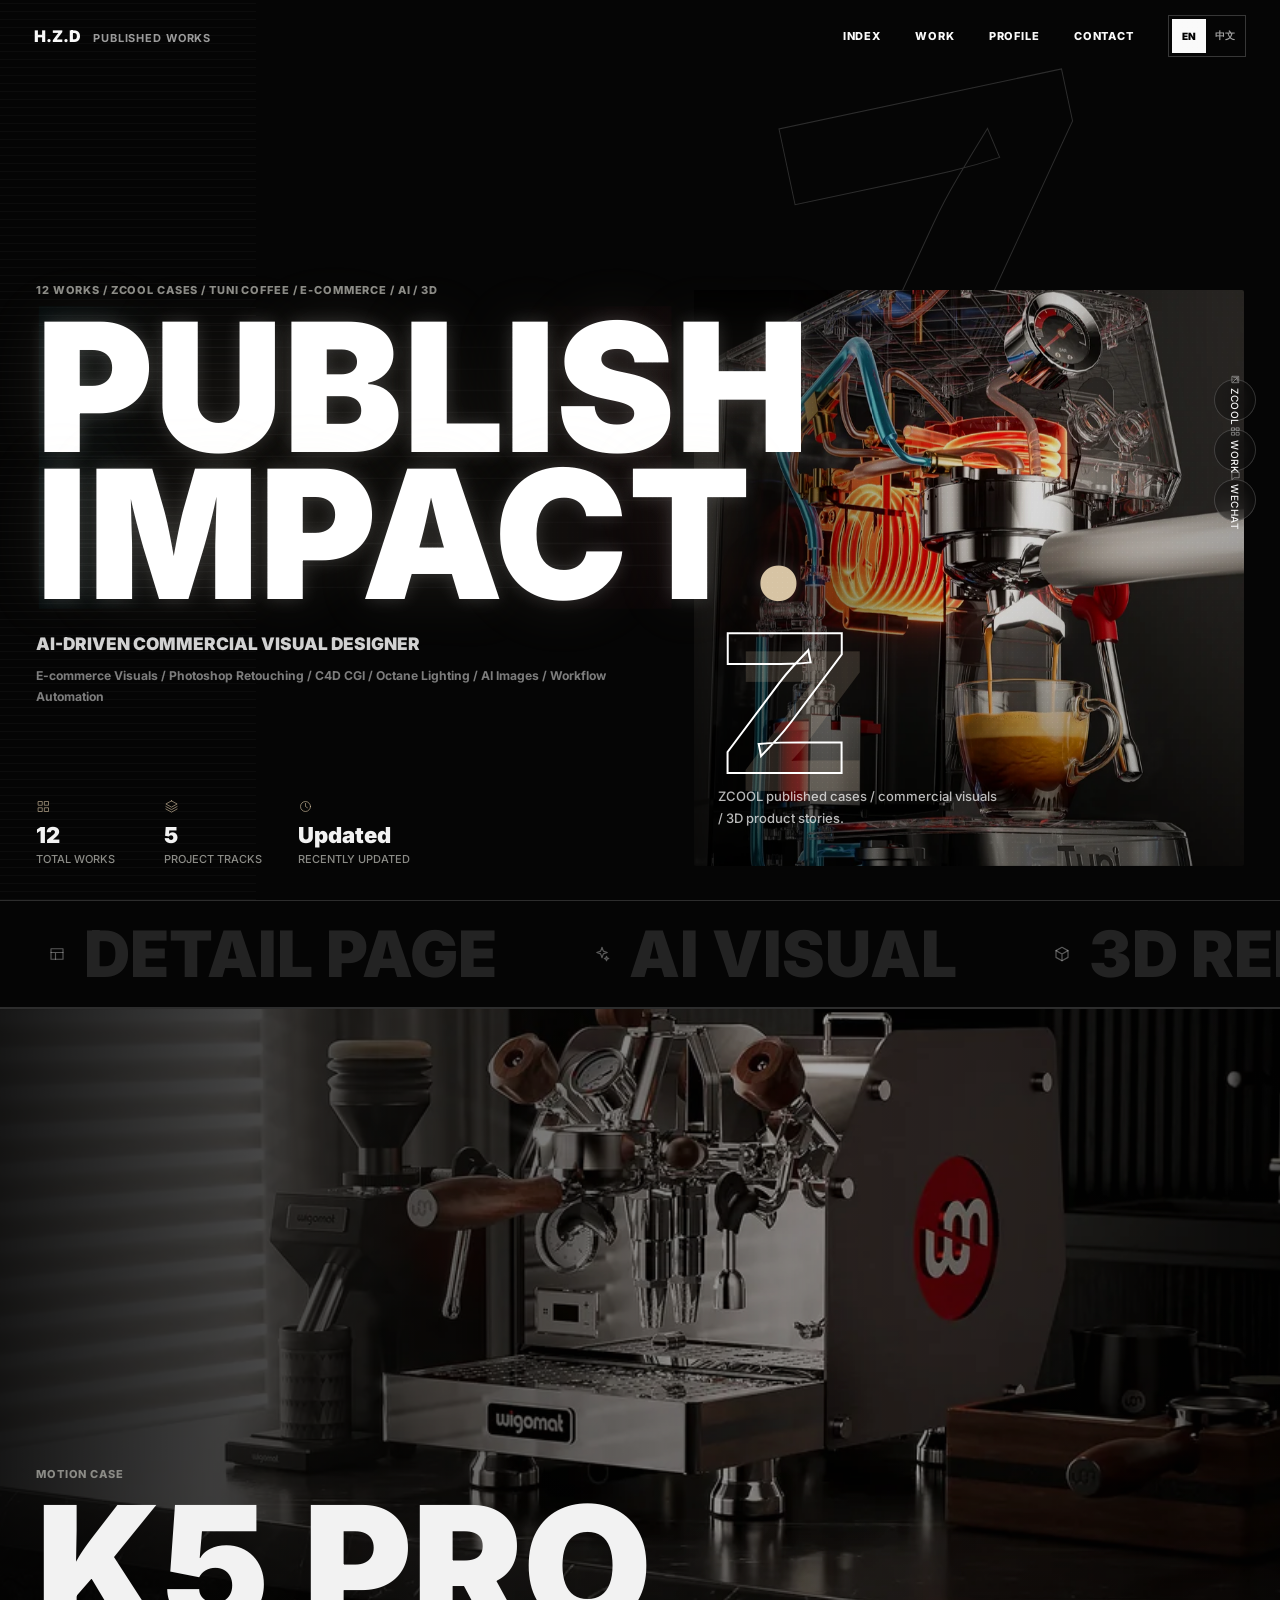
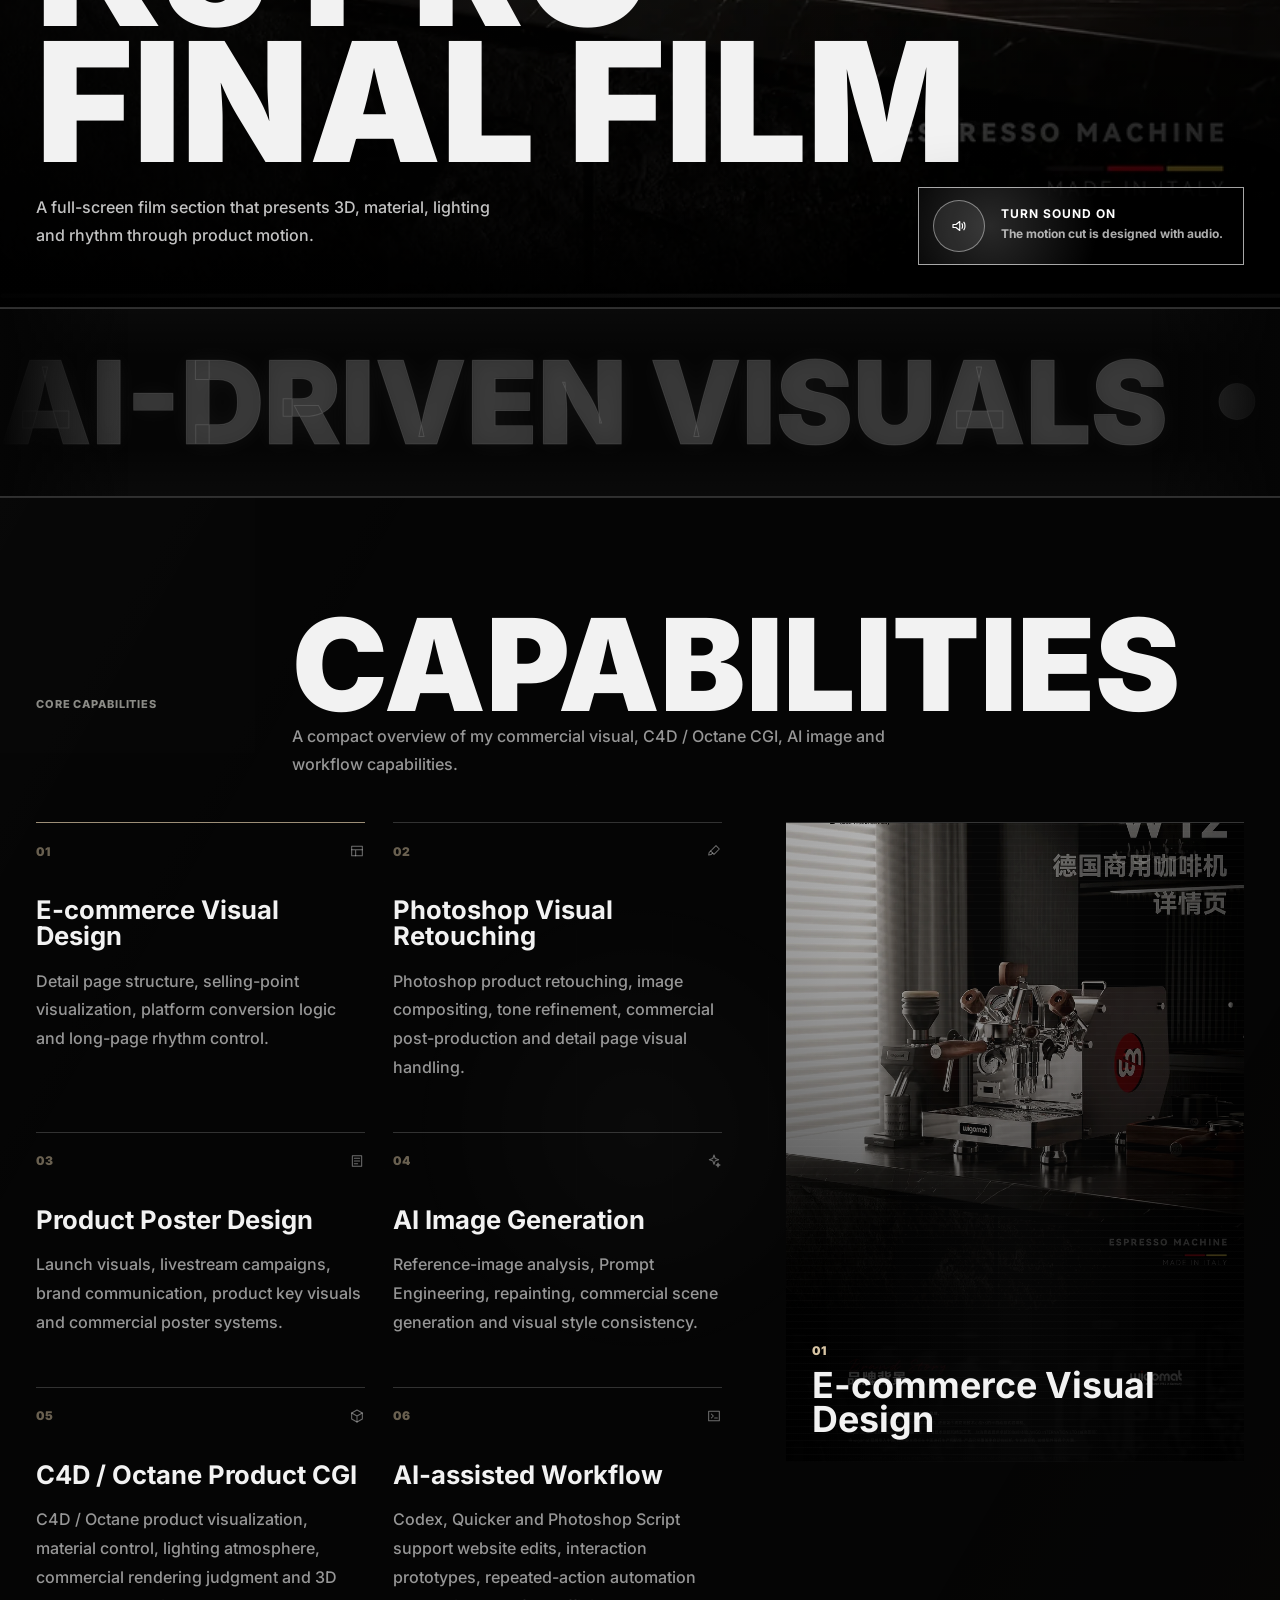
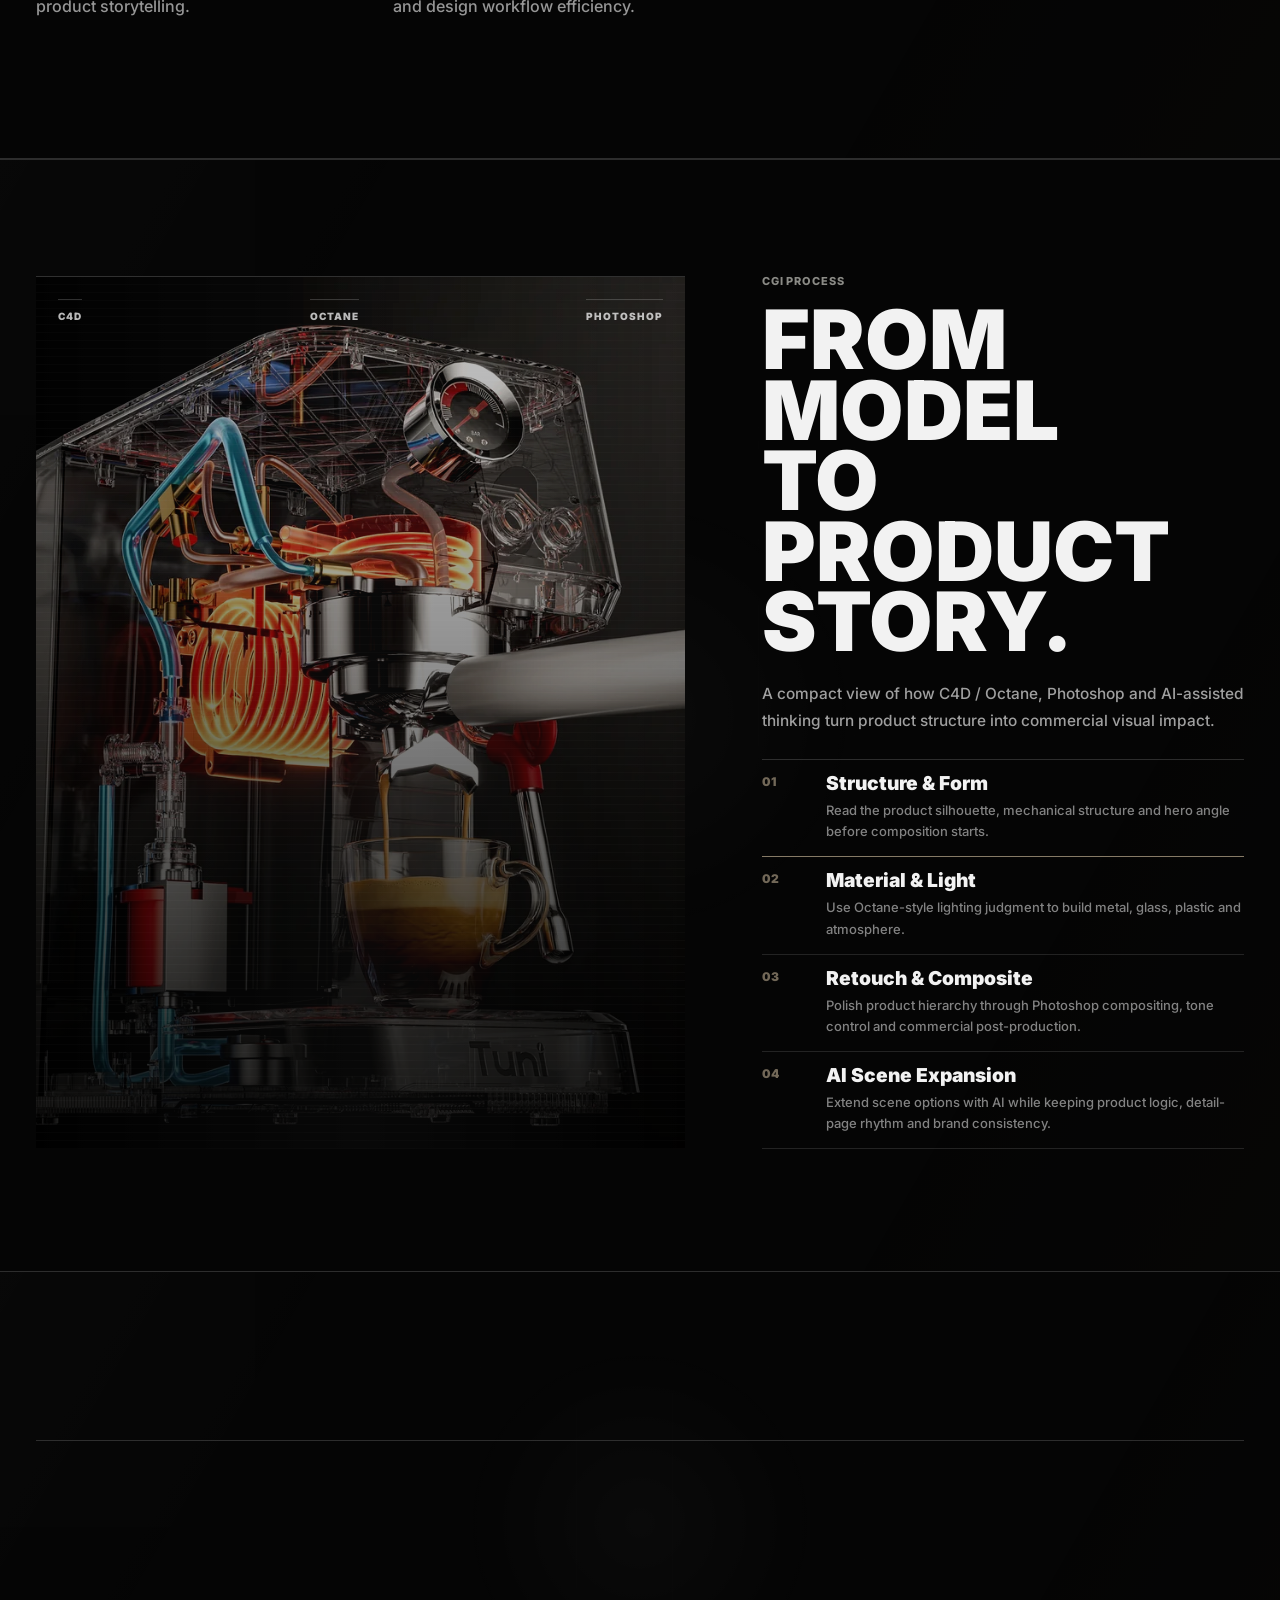
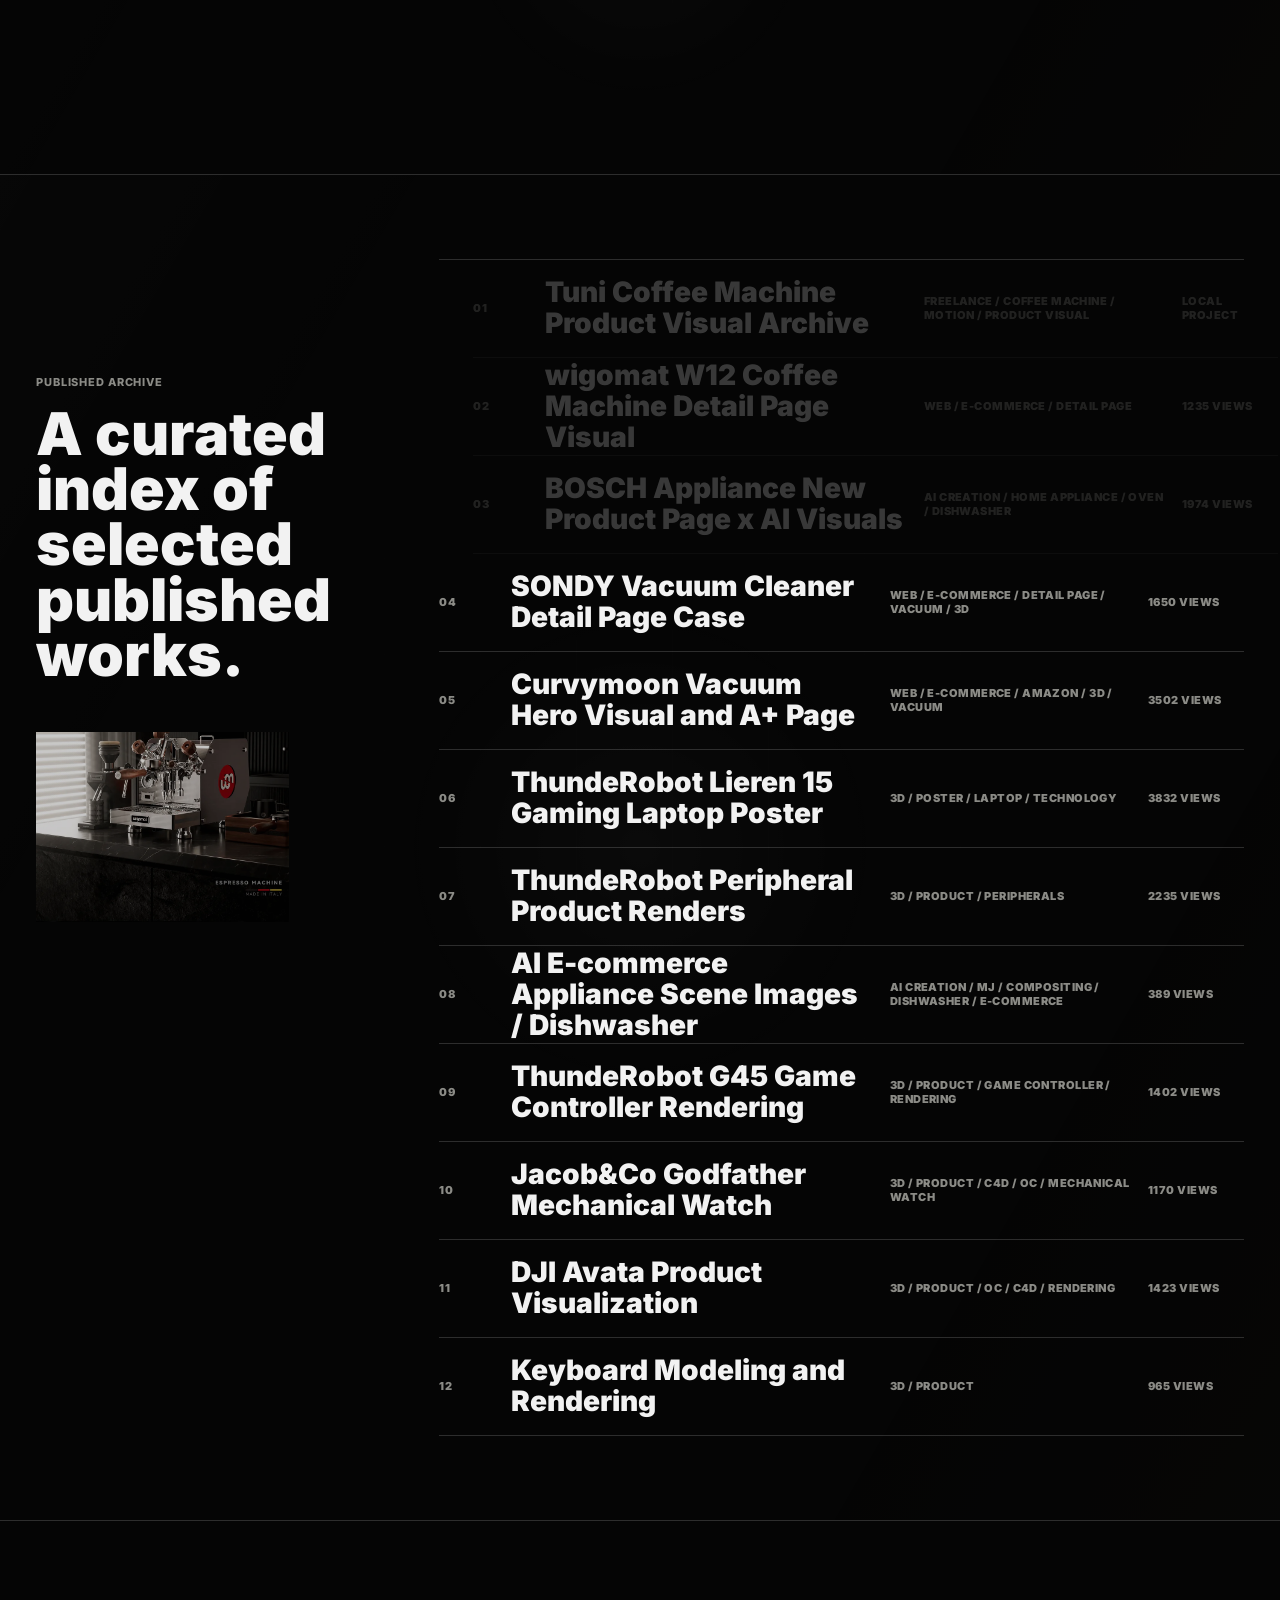
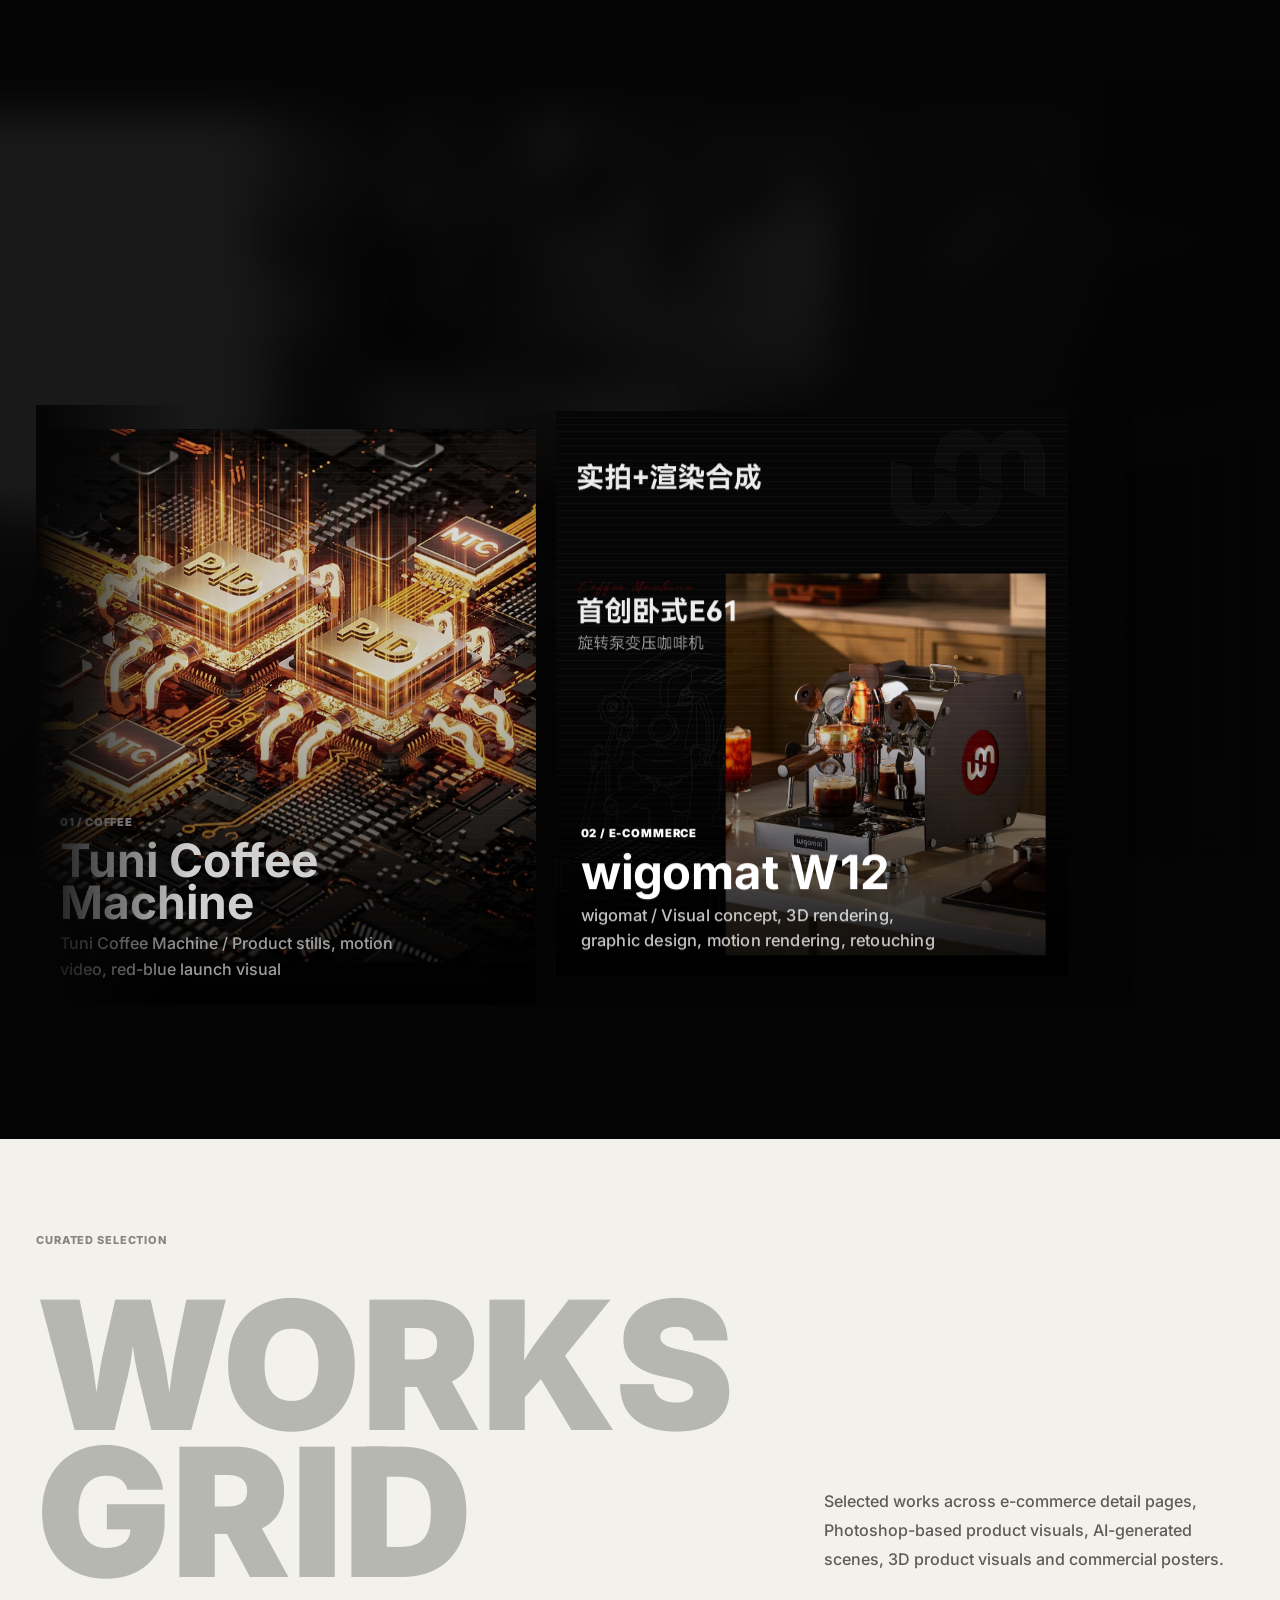
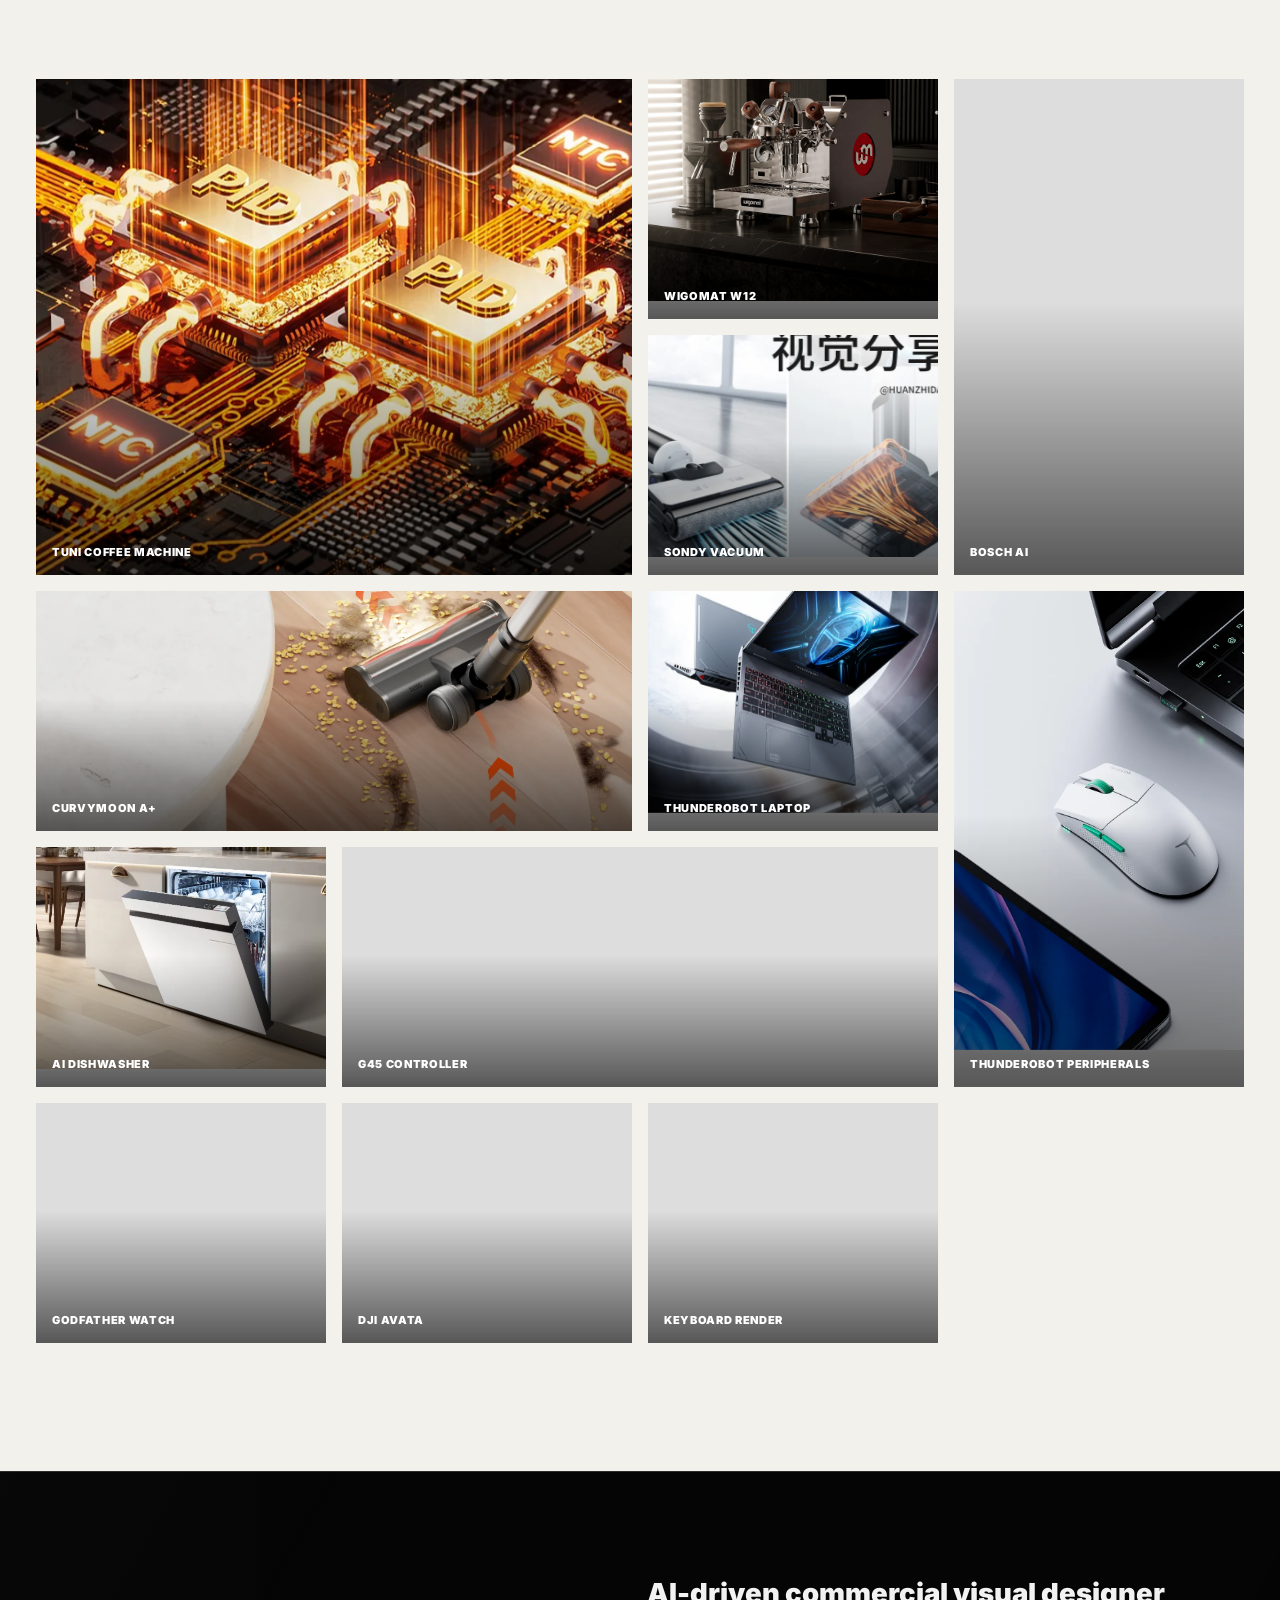
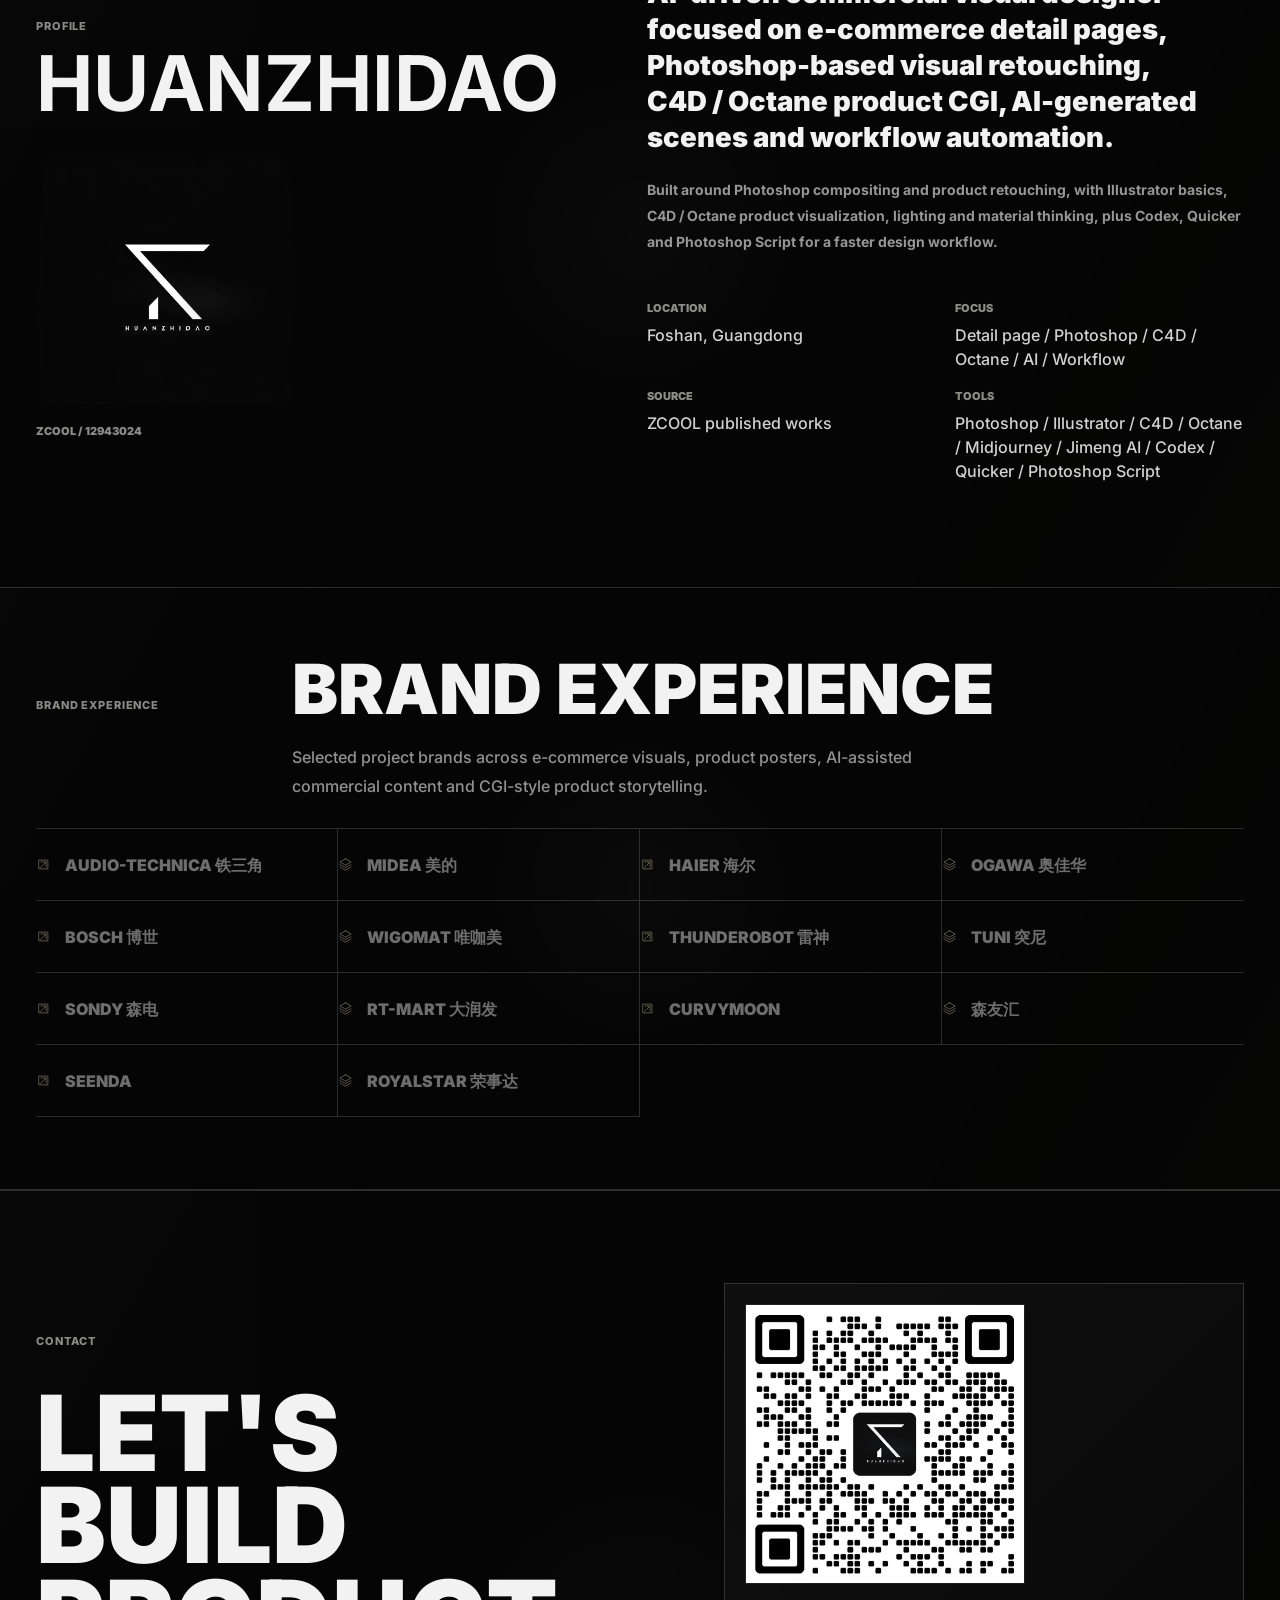
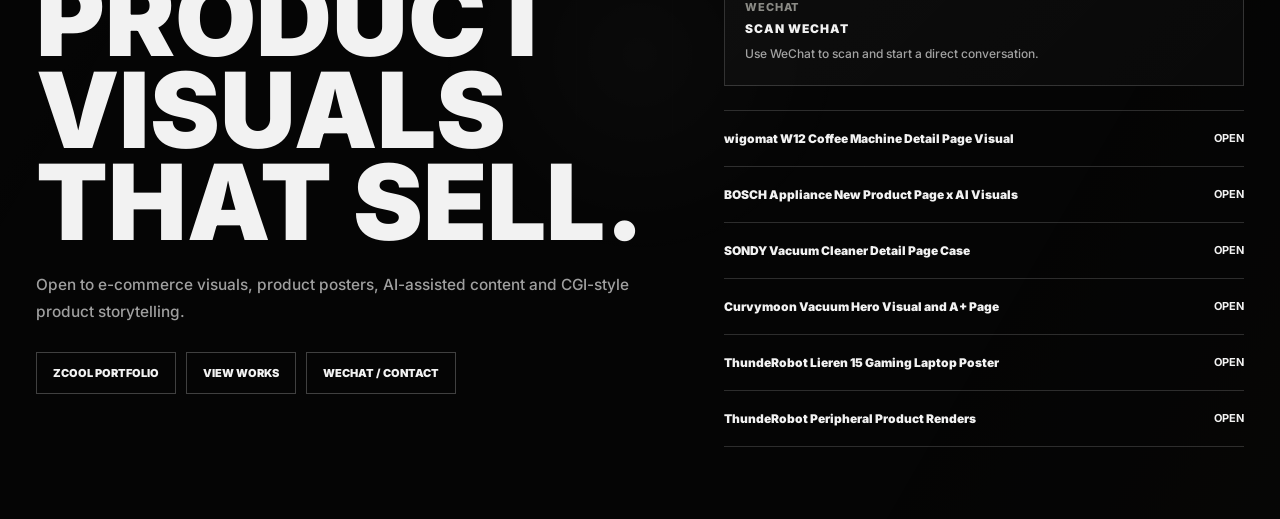
==== commit ecf15f61: "Backup before interaction upgrade" ====
--- a/index.html
+++ b/index.html
@@ -97,14 +97,20 @@
           <h2>K5 PRO<br />FINAL FILM</h2>
           <p data-i18n="showreelText">A full-screen film section that presents 3D, material, lighting and rhythm through product motion.</p>
         </div>
-        <video src="https://pub-88f8e039647d44168307edc9cce26e68.r2.dev/k5pro-final.mp4" autoplay loop playsinline controls preload="metadata"></video>
-        <button class="sound-unlock" type="button"><span class="sound-icon" aria-hidden="true"></span><span data-i18n="soundUnlock">PLAY WITH SOUND</span></button>
+        <video src="https://pub-88f8e039647d44168307edc9cce26e68.r2.dev/k5pro-final.mp4" poster="assets/wigomat-cover.webp" autoplay loop playsinline controls preload="metadata"></video>
+        <button class="sound-unlock" type="button" aria-label="Turn sound on">
+          <span class="sound-orbit" aria-hidden="true"><span class="sound-icon"></span></span>
+          <span class="sound-copy">
+            <strong data-i18n="soundUnlock">TURN SOUND ON</strong>
+            <small data-i18n="soundHint">The motion cut is designed with audio.</small>
+          </span>
+        </button>
       </section>
 
       <div class="marquee-track marquee-track-etched" aria-hidden="true">
         <div class="marquee-content">
-          <span>AI-DRIVEN VISUALS • CGI PRODUCT STORY • PHOTOSHOP RETOUCHING • </span>
-          <span>AI-DRIVEN VISUALS • CGI PRODUCT STORY • PHOTOSHOP RETOUCHING • </span>
+          <span>AI-DRIVEN VISUALS &nbsp;•&nbsp; C4D CGI PRODUCT STORY &nbsp;•&nbsp; PHOTOSHOP RETOUCHING &nbsp;•&nbsp; OCTANE LIGHTING &nbsp;•&nbsp; </span>
+          <span>AI-DRIVEN VISUALS &nbsp;•&nbsp; C4D CGI PRODUCT STORY &nbsp;•&nbsp; PHOTOSHOP RETOUCHING &nbsp;•&nbsp; OCTANE LIGHTING &nbsp;•&nbsp; </span>
         </div>
       </div>
 
@@ -123,6 +129,45 @@
               <strong id="capabilityPreviewTitle">E-commerce Visual Design</strong>
             </div>
           </aside>
+        </div>
+      </section>
+
+      <section class="cgi-process section-dark ambient-section" id="cgi-process">
+        <div class="cgi-visual reveal-block" data-reveal>
+          <img id="cgiProcessImage" src="assets/tuni-cover.webp" alt="C4D and Octane CGI process visual" />
+          <div class="cgi-hud" aria-hidden="true">
+            <span>C4D</span>
+            <span>OCTANE</span>
+            <span>PHOTOSHOP</span>
+          </div>
+          <div class="cgi-scan" aria-hidden="true"></div>
+        </div>
+        <div class="cgi-copy">
+          <p class="eyebrow reveal-block" data-reveal data-i18n="cgiEyebrow">CGI Process</p>
+          <h2 class="reveal-block" data-reveal data-i18n-html="cgiTitle">FROM MODEL<br />TO PRODUCT STORY.</h2>
+          <p class="cgi-lead reveal-block" data-reveal data-i18n="cgiLead">A compact view of how C4D / Octane, Photoshop and AI-assisted thinking turn product structure into commercial visual impact.</p>
+          <div class="cgi-steps" aria-label="CGI process steps">
+            <article class="cgi-step is-active reveal-block" tabindex="0" data-reveal data-cgi-image="assets/tuni-cover.webp">
+              <span>01</span>
+              <strong data-i18n="cgiStep1Title">Structure & Form</strong>
+              <p data-i18n="cgiStep1Text">Read the product silhouette, mechanical structure and hero angle before composition starts.</p>
+            </article>
+            <article class="cgi-step reveal-block" tabindex="0" data-reveal data-cgi-image="assets/watch-full-04.webp">
+              <span>02</span>
+              <strong data-i18n="cgiStep2Title">Material & Light</strong>
+              <p data-i18n="cgiStep2Text">Use Octane-style lighting judgment to build metal, glass, plastic and atmosphere.</p>
+            </article>
+            <article class="cgi-step reveal-block" tabindex="0" data-reveal data-cgi-image="assets/tuni-cover.webp">
+              <span>03</span>
+              <strong data-i18n="cgiStep3Title">Retouch & Composite</strong>
+              <p data-i18n="cgiStep3Text">Polish product hierarchy through Photoshop compositing, tone control and commercial post-production.</p>
+            </article>
+            <article class="cgi-step reveal-block" tabindex="0" data-reveal data-cgi-image="assets/bosch-cover.webp">
+              <span>04</span>
+              <strong data-i18n="cgiStep4Title">AI Scene Expansion</strong>
+              <p data-i18n="cgiStep4Text">Extend scene options with AI while keeping product logic, detail-page rhythm and brand consistency.</p>
+            </article>
+          </div>
         </div>
       </section>
 
--- a/styles.css
+++ b/styles.css
@@ -47,6 +47,9 @@
   --accent: #f2f2f2;
   --warm: #d7c4a4;
   --header-h: 72px;
+  --scrollbar-track: rgba(255, 255, 255, 0.055);
+  --scrollbar-thumb: rgba(215, 196, 164, 0.58);
+  --scrollbar-thumb-hover: rgba(255, 255, 255, 0.7);
 }
 
 * {
@@ -55,6 +58,9 @@
 
 html {
   scroll-behavior: smooth;
+  overflow-x: clip;
+  scrollbar-width: thin;
+  scrollbar-color: var(--scrollbar-thumb) #060606;
 }
 
 body {
@@ -62,6 +68,56 @@
   font-family: "Portfolio Inter", "Microsoft YaHei UI", "Microsoft YaHei", "PingFang SC", system-ui, sans-serif;
   color: var(--accent);
   background: var(--black);
+  width: 100%;
+  max-width: 100vw;
+  overflow-x: hidden;
+}
+
+::-webkit-scrollbar {
+  width: 9px;
+  height: 9px;
+}
+
+::-webkit-scrollbar-track {
+  background: #060606;
+}
+
+::-webkit-scrollbar-thumb {
+  background: linear-gradient(180deg, rgba(255, 255, 255, 0.28), var(--scrollbar-thumb));
+  border: 3px solid #060606;
+  border-radius: 999px;
+}
+
+::-webkit-scrollbar-thumb:hover {
+  background: linear-gradient(180deg, var(--scrollbar-thumb-hover), rgba(215, 196, 164, 0.82));
+}
+
+::-webkit-scrollbar-corner {
+  background: transparent;
+}
+
+.styled-scrollbar {
+  scrollbar-width: thin;
+  scrollbar-color: var(--scrollbar-thumb) var(--scrollbar-track);
+}
+
+.styled-scrollbar::-webkit-scrollbar {
+  width: 6px;
+  height: 6px;
+}
+
+.styled-scrollbar::-webkit-scrollbar-track {
+  background: var(--scrollbar-track);
+}
+
+.styled-scrollbar::-webkit-scrollbar-thumb {
+  background: linear-gradient(90deg, rgba(255, 255, 255, 0.24), var(--scrollbar-thumb));
+  border: 1px solid rgba(0, 0, 0, 0.7);
+  border-radius: 999px;
+}
+
+.styled-scrollbar::-webkit-scrollbar-thumb:hover {
+  background: linear-gradient(90deg, var(--scrollbar-thumb-hover), rgba(215, 196, 164, 0.78));
 }
 
 body.dialog-open {
@@ -268,6 +324,16 @@
   content: "";
   position: absolute;
   inset: -10px -8px;
+  border: 1px solid rgba(255, 255, 255, 0);
+  background: rgba(255, 255, 255, 0);
+  transform: scaleX(0.72);
+  transform-origin: center;
+  opacity: 0;
+  transition:
+    opacity 220ms ease,
+    transform 260ms cubic-bezier(0.16, 1, 0.3, 1),
+    border-color 220ms ease,
+    background 220ms ease;
 }
 
 .top-nav a:hover,
@@ -279,6 +345,14 @@
 .top-nav a:hover::after,
 .top-nav a:focus-visible::after {
   transform: scaleX(1);
+}
+
+.top-nav a:hover::before,
+.top-nav a:focus-visible::before {
+  opacity: 1;
+  transform: scaleX(1);
+  border-color: rgba(255, 255, 255, 0.14);
+  background: rgba(255, 255, 255, 0.045);
 }
 
 .header-actions {
@@ -347,12 +421,12 @@
 
 .social-rail {
   position: fixed;
-  right: 22px;
+  right: max(24px, env(safe-area-inset-right));
   top: 50%;
   z-index: 25;
   transform: translateY(-50%);
   display: grid;
-  gap: 10px;
+  gap: 8px;
 }
 
 .rail-wechat {
@@ -360,8 +434,8 @@
 }
 
 .social-rail a {
-  width: 46px;
-  height: 46px;
+  width: 42px;
+  height: 42px;
   border: 1px solid rgba(255, 255, 255, 0.18);
   border-radius: 50%;
   display: flex;
@@ -379,11 +453,13 @@
 .social-rail a > span:last-child {
   writing-mode: vertical-rl;
   line-height: 1;
+  font-size: 10px;
+  letter-spacing: 0.06em;
 }
 
 .social-rail .line-icon {
-  width: 13px;
-  height: 13px;
+  width: 11px;
+  height: 11px;
   color: rgba(255, 255, 255, 0.56);
 }
 
@@ -1325,41 +1401,150 @@
   right: 36px;
   bottom: 42px;
   z-index: 2;
-  min-height: 46px;
-  border: 1px solid rgba(255, 255, 255, 0.42);
-  background: rgba(0, 0, 0, 0.42);
+  min-height: 78px;
+  max-width: min(420px, calc(100% - 72px));
+  border: 1px solid rgba(255, 255, 255, 0.64);
+  background:
+    radial-gradient(circle at 22% 50%, rgba(255, 255, 255, 0.16), transparent 42%),
+    rgba(0, 0, 0, 0.62);
   color: #fff;
-  padding: 0 18px;
+  padding: 12px 20px 12px 14px;
   display: inline-flex;
   align-items: center;
-  gap: 10px;
+  gap: 16px;
   text-decoration: none;
-  font-size: 11px;
+  text-align: left;
+  font-size: 12px;
   font-weight: 900;
-  letter-spacing: 0.04em;
   cursor: pointer;
   opacity: 0;
   pointer-events: none;
-  transform: translateY(10px);
-  transition: opacity 220ms, transform 220ms, border-color 220ms, background 220ms;
-  backdrop-filter: blur(12px);
+  transform: translateY(12px) scale(0.98);
+  box-shadow: 0 22px 68px rgba(0, 0, 0, 0.45);
+  transition:
+    opacity 260ms ease,
+    transform 320ms cubic-bezier(0.16, 1, 0.3, 1),
+    border-color 220ms,
+    background 220ms,
+    box-shadow 220ms;
+  backdrop-filter: blur(18px);
+  isolation: isolate;
+}
+
+.sound-unlock::before,
+.sound-unlock::after {
+  content: "";
+  position: absolute;
+  inset: -1px;
+  z-index: -1;
+  border: 1px solid rgba(255, 255, 255, 0.42);
+  opacity: 0;
+  transform: scale(0.96);
+  pointer-events: none;
+}
+
+.sound-unlock::after {
+  animation-delay: 900ms;
+}
+
+.showreel.needs-sound .sound-unlock::before,
+.showreel.needs-sound .sound-unlock::after {
+  animation: soundCtaPulse 1.8s cubic-bezier(0.16, 1, 0.3, 1) infinite;
+}
+
+.sound-orbit {
+  position: relative;
+  width: 52px;
+  height: 52px;
+  display: inline-grid;
+  place-items: center;
+  flex: 0 0 auto;
+  border: 1px solid rgba(255, 255, 255, 0.42);
+  border-radius: 50%;
+  background: rgba(255, 255, 255, 0.08);
+}
+
+.sound-orbit::before,
+.sound-orbit::after {
+  content: "";
+  position: absolute;
+  inset: 7px;
+  border-radius: 50%;
+  border: 1px solid rgba(255, 255, 255, 0.2);
+  transform: scale(0.7);
+  opacity: 0;
+}
+
+.showreel.needs-sound .sound-orbit::before,
+.showreel.needs-sound .sound-orbit::after {
+  animation: soundRing 1.45s ease-out infinite;
+}
+
+.showreel.needs-sound .sound-orbit::after {
+  animation-delay: 620ms;
 }
 
 .sound-unlock .sound-icon,
 .sound-unlock .line-icon {
-  width: 16px;
-  height: 16px;
+  width: 18px;
+  height: 18px;
+}
+
+.sound-copy {
+  display: grid;
+  gap: 5px;
+}
+
+.sound-copy strong {
+  display: block;
+  line-height: 1;
+  letter-spacing: 0.08em;
+}
+
+.sound-copy small {
+  display: block;
+  max-width: 270px;
+  color: rgba(255, 255, 255, 0.68);
+  font-size: 12px;
+  font-weight: 700;
+  line-height: 1.5;
 }
 
 .sound-unlock:hover {
-  border-color: rgba(255, 255, 255, 0.78);
-  background: rgba(255, 255, 255, 0.08);
+  border-color: rgba(255, 255, 255, 0.9);
+  background:
+    radial-gradient(circle at 22% 50%, rgba(255, 255, 255, 0.22), transparent 44%),
+    rgba(255, 255, 255, 0.1);
+  box-shadow: 0 28px 88px rgba(0, 0, 0, 0.56);
+  transform: translateY(-2px) scale(1);
 }
 
 .showreel.needs-sound .sound-unlock {
   opacity: 1;
   pointer-events: auto;
-  transform: translateY(0);
+  transform: translateY(0) scale(1);
+}
+
+@keyframes soundCtaPulse {
+  0% {
+    opacity: 0.42;
+    transform: scale(0.98);
+  }
+  100% {
+    opacity: 0;
+    transform: scale(1.08);
+  }
+}
+
+@keyframes soundRing {
+  0% {
+    opacity: 0.65;
+    transform: scale(0.72);
+  }
+  100% {
+    opacity: 0;
+    transform: scale(1.65);
+  }
 }
 
 .showreel-copy h2 {
@@ -1586,6 +1771,203 @@
   }
   to {
     transform: scale(1.095) translate3d(1%, 0, 0);
+  }
+}
+
+.cgi-process {
+  position: relative;
+  display: grid;
+  grid-template-columns: minmax(0, 1.05fr) minmax(380px, 0.78fr);
+  gap: clamp(34px, 6vw, 96px);
+  padding: 116px 36px 122px;
+  border-top: 1px solid var(--line);
+  border-bottom: 1px solid var(--line);
+  overflow: hidden;
+}
+
+.cgi-process::after {
+  content: "C4D / OCTANE";
+  position: absolute;
+  left: -0.04em;
+  bottom: -0.14em;
+  z-index: 0;
+  color: transparent;
+  -webkit-text-stroke: 1px rgba(255, 255, 255, 0.045);
+  font-size: clamp(104px, 19vw, 320px);
+  line-height: 0.8;
+  font-weight: 900;
+  pointer-events: none;
+}
+
+.cgi-visual,
+.cgi-copy {
+  position: relative;
+  z-index: 1;
+}
+
+.cgi-visual {
+  min-height: min(74svh, 760px);
+  overflow: hidden;
+  background: #080808;
+  border-top: 1px solid rgba(255, 255, 255, 0.16);
+  isolation: isolate;
+}
+
+.cgi-visual::before,
+.cgi-visual::after {
+  content: "";
+  position: absolute;
+  inset: 0;
+  z-index: 2;
+  pointer-events: none;
+}
+
+.cgi-visual::before {
+  background:
+    linear-gradient(180deg, rgba(0, 0, 0, 0.05), rgba(0, 0, 0, 0.76)),
+    radial-gradient(circle at 58% 30%, transparent 18%, rgba(0, 0, 0, 0.44));
+}
+
+.cgi-visual::after {
+  opacity: 0.38;
+  background:
+    linear-gradient(90deg, transparent, rgba(255, 255, 255, 0.08), transparent),
+    repeating-linear-gradient(0deg, rgba(255, 255, 255, 0.045) 0 1px, transparent 1px 8px);
+  mix-blend-mode: screen;
+}
+
+.cgi-visual img {
+  position: absolute;
+  inset: 0;
+  width: 100%;
+  height: 100%;
+  object-fit: cover;
+  opacity: 0.86;
+  filter: grayscale(0.12) contrast(1.1);
+  transform: scale(1.04);
+  transition:
+    opacity 360ms cubic-bezier(0.16, 1, 0.3, 1),
+    transform 720ms cubic-bezier(0.16, 1, 0.3, 1),
+    filter 720ms cubic-bezier(0.16, 1, 0.3, 1);
+}
+
+.cgi-visual img.is-switching {
+  opacity: 0.26;
+  filter: grayscale(0.7) contrast(1.24);
+  transform: scale(1.085) translate3d(1.4%, 0, 0);
+}
+
+.cgi-hud {
+  position: absolute;
+  inset: 22px 22px auto;
+  z-index: 4;
+  display: flex;
+  justify-content: space-between;
+  gap: 10px;
+  color: rgba(255, 255, 255, 0.72);
+  font-size: 10px;
+  font-weight: 900;
+  letter-spacing: 0.1em;
+}
+
+.cgi-hud span {
+  padding-top: 10px;
+  border-top: 1px solid rgba(255, 255, 255, 0.18);
+}
+
+.cgi-scan {
+  position: absolute;
+  inset: 0;
+  z-index: 5;
+  opacity: 0.2;
+  pointer-events: none;
+  background: linear-gradient(90deg, transparent, rgba(255, 255, 255, 0.22), transparent);
+  transform: translateX(-120%);
+  animation: cgiScan 4.8s cubic-bezier(0.16, 1, 0.3, 1) infinite;
+}
+
+.cgi-copy {
+  display: flex;
+  min-height: min(74svh, 760px);
+  flex-direction: column;
+  justify-content: center;
+}
+
+.cgi-copy h2 {
+  max-width: 760px;
+  margin: 0;
+  font-size: clamp(48px, 6.4vw, 98px);
+  line-height: 0.86;
+  font-weight: 900;
+  letter-spacing: 0;
+}
+
+.cgi-lead {
+  max-width: 540px;
+  margin: 22px 0 24px;
+  color: rgba(255, 255, 255, 0.62);
+  font-size: clamp(14px, 1.2vw, 18px);
+  line-height: 1.8;
+}
+
+.cgi-steps {
+  display: grid;
+  border-top: 1px solid rgba(255, 255, 255, 0.16);
+}
+
+.cgi-step {
+  display: grid;
+  grid-template-columns: 44px minmax(0, 1fr);
+  column-gap: 20px;
+  padding: 14px 0;
+  border-bottom: 1px solid rgba(255, 255, 255, 0.12);
+  cursor: pointer;
+  transition:
+    transform 420ms cubic-bezier(0.16, 1, 0.3, 1),
+    border-color 420ms cubic-bezier(0.16, 1, 0.3, 1),
+    opacity 420ms cubic-bezier(0.16, 1, 0.3, 1);
+}
+
+.cgi-step span {
+  color: rgba(215, 196, 164, 0.52);
+  font-size: 12px;
+  font-weight: 900;
+}
+
+.cgi-step strong {
+  margin-bottom: 7px;
+  font-size: clamp(18px, 1.5vw, 26px);
+  line-height: 1;
+  font-weight: 900;
+}
+
+.cgi-step p {
+  grid-column: 2;
+  max-width: 480px;
+  margin: 0;
+  color: rgba(255, 255, 255, 0.5);
+  font-size: 13px;
+  line-height: 1.62;
+}
+
+.cgi-step:hover,
+.cgi-step.is-active {
+  opacity: 1;
+  border-color: rgba(215, 196, 164, 0.62);
+  transform: translateX(8px);
+}
+
+.cgi-steps:has(.cgi-step:hover) .cgi-step:not(:hover) {
+  opacity: 0.42;
+}
+
+@keyframes cgiScan {
+  0%,
+  62% {
+    transform: translateX(-120%);
+  }
+  100% {
+    transform: translateX(120%);
   }
 }
 
@@ -1855,7 +2237,7 @@
   scroll-padding-left: 0;
   cursor: grab;
   scrollbar-width: thin;
-  scrollbar-color: rgba(215, 196, 164, 0.7) rgba(255, 255, 255, 0.12);
+  scrollbar-color: var(--scrollbar-thumb) var(--scrollbar-track);
   touch-action: pan-x;
 }
 
@@ -1865,15 +2247,21 @@
 }
 
 .work-track::-webkit-scrollbar {
-  height: 3px;
+  height: 5px;
 }
 
 .work-track::-webkit-scrollbar-track {
-  background: rgba(255, 255, 255, 0.12);
+  background: var(--scrollbar-track);
 }
 
 .work-track::-webkit-scrollbar-thumb {
-  background: linear-gradient(90deg, var(--warm), #fff);
+  background: linear-gradient(90deg, rgba(255, 255, 255, 0.22), var(--scrollbar-thumb));
+  border: 1px solid rgba(0, 0, 0, 0.72);
+  border-radius: 999px;
+}
+
+.work-track::-webkit-scrollbar-thumb:hover {
+  background: linear-gradient(90deg, var(--scrollbar-thumb-hover), rgba(215, 196, 164, 0.78));
 }
 
 .feature-card {
@@ -1959,15 +2347,24 @@
   width: 100%;
   height: 100%;
   object-fit: cover;
+  object-position: var(--media-focus-x, 50%) var(--media-focus-y, 50%);
   padding: 0;
   transform: translateY(var(--img-parallax, 0%)) scale(var(--img-scale, 1.15));
   transition: transform 0.1s linear, filter 700ms;
   will-change: transform;
 }
 
+.feature-card.is-tight-crop img {
+  --img-scale: 1.34;
+}
+
 .feature-card:hover img {
   --img-scale: 1.19;
   filter: saturate(1.08) contrast(1.03);
+}
+
+.feature-card.is-tight-crop:hover img {
+  --img-scale: 1.42;
 }
 
 .feature-content {
@@ -2150,6 +2547,7 @@
   width: 100%;
   height: 100%;
   object-fit: cover;
+  object-position: var(--media-focus-x, 50%) var(--media-focus-y, 50%);
 }
 
 .project-tile img {
@@ -2165,6 +2563,14 @@
 .project-tile:hover img,
 .project-tile:hover video {
   --img-scale: 1.19;
+}
+
+.project-tile.is-tight-crop img {
+  --img-scale: 1.34;
+}
+
+.project-tile.is-tight-crop:hover img {
+  --img-scale: 1.42;
 }
 
 .project-tile:hover video {
@@ -2911,19 +3317,25 @@
   background: rgba(0, 0, 0, 0.72);
   scroll-snap-type: x mandatory;
   scrollbar-width: thin;
-  scrollbar-color: rgba(215, 196, 164, 0.7) rgba(255, 255, 255, 0.12);
+  scrollbar-color: var(--scrollbar-thumb) var(--scrollbar-track);
 }
 
 .case-strip::-webkit-scrollbar {
-  height: 3px;
+  height: 5px;
 }
 
 .case-strip::-webkit-scrollbar-track {
-  background: rgba(255, 255, 255, 0.1);
+  background: var(--scrollbar-track);
 }
 
 .case-strip::-webkit-scrollbar-thumb {
-  background: linear-gradient(90deg, var(--warm), #fff);
+  background: linear-gradient(90deg, rgba(255, 255, 255, 0.22), var(--scrollbar-thumb));
+  border: 1px solid rgba(0, 0, 0, 0.72);
+  border-radius: 999px;
+}
+
+.case-strip::-webkit-scrollbar-thumb:hover {
+  background: linear-gradient(90deg, var(--scrollbar-thumb-hover), rgba(215, 196, 164, 0.78));
 }
 
 .case-thumb {
@@ -2985,6 +3397,27 @@
   min-height: 0;
   max-height: min(86vh, 860px);
   overflow-y: auto;
+  overflow-x: hidden;
+  scrollbar-width: thin;
+  scrollbar-color: var(--scrollbar-thumb) var(--scrollbar-track);
+}
+
+.dialog-copy::-webkit-scrollbar {
+  width: 6px;
+}
+
+.dialog-copy::-webkit-scrollbar-track {
+  background: var(--scrollbar-track);
+}
+
+.dialog-copy::-webkit-scrollbar-thumb {
+  background: linear-gradient(180deg, rgba(255, 255, 255, 0.22), var(--scrollbar-thumb));
+  border: 1px solid rgba(0, 0, 0, 0.72);
+  border-radius: 999px;
+}
+
+.dialog-copy::-webkit-scrollbar-thumb:hover {
+  background: linear-gradient(180deg, var(--scrollbar-thumb-hover), rgba(215, 196, 164, 0.78));
 }
 
 .dialog-copy h3 {
@@ -3088,6 +3521,8 @@
   .showreel video,
   .showreel iframe,
   .capability-preview img,
+  .cgi-visual img,
+  .cgi-scan,
   .feature-card,
   .brand-token {
     transform: none !important;
@@ -3119,11 +3554,23 @@
     grid-template-columns: 1fr;
   }
 
+  .cgi-process {
+    grid-template-columns: 1fr;
+  }
+
   .capability-preview {
     position: relative;
     top: auto;
     min-height: 420px;
     order: -1;
+  }
+
+  .cgi-visual {
+    min-height: 520px;
+  }
+
+  .cgi-copy {
+    min-height: auto;
   }
 
   .capability-grid,
@@ -3236,6 +3683,7 @@
   }
 
   .capabilities,
+  .cgi-process,
   .workflow,
   .brand-experience {
     padding-top: 86px;
@@ -3264,6 +3712,14 @@
     min-height: 340px;
   }
 
+  .cgi-visual {
+    min-height: 360px;
+  }
+
+  .cgi-copy h2 {
+    font-size: clamp(42px, 13vw, 76px);
+  }
+
   .capability-card {
     min-height: auto;
   }
@@ -3290,6 +3746,7 @@
 
   .work-stage,
   .capabilities,
+  .cgi-process,
   .workflow,
   .brand-experience,
   .gtm,
@@ -3302,6 +3759,7 @@
   .section-heading,
   .capabilities-head,
   .workflow-head,
+  .cgi-process,
   .brand-head,
   .gtm-title,
   .project-index,
@@ -3452,7 +3910,7 @@
 
   .showreel-copy {
     width: auto;
-    margin: 0 18px 42px;
+    margin: 0 18px 130px;
   }
 
   .links {
@@ -3468,6 +3926,11 @@
     left: 18px;
     right: 18px;
     bottom: 18px;
+  }
+
+  .cgi-step {
+    grid-template-columns: 34px minmax(0, 1fr);
+    column-gap: 14px;
   }
 }
 
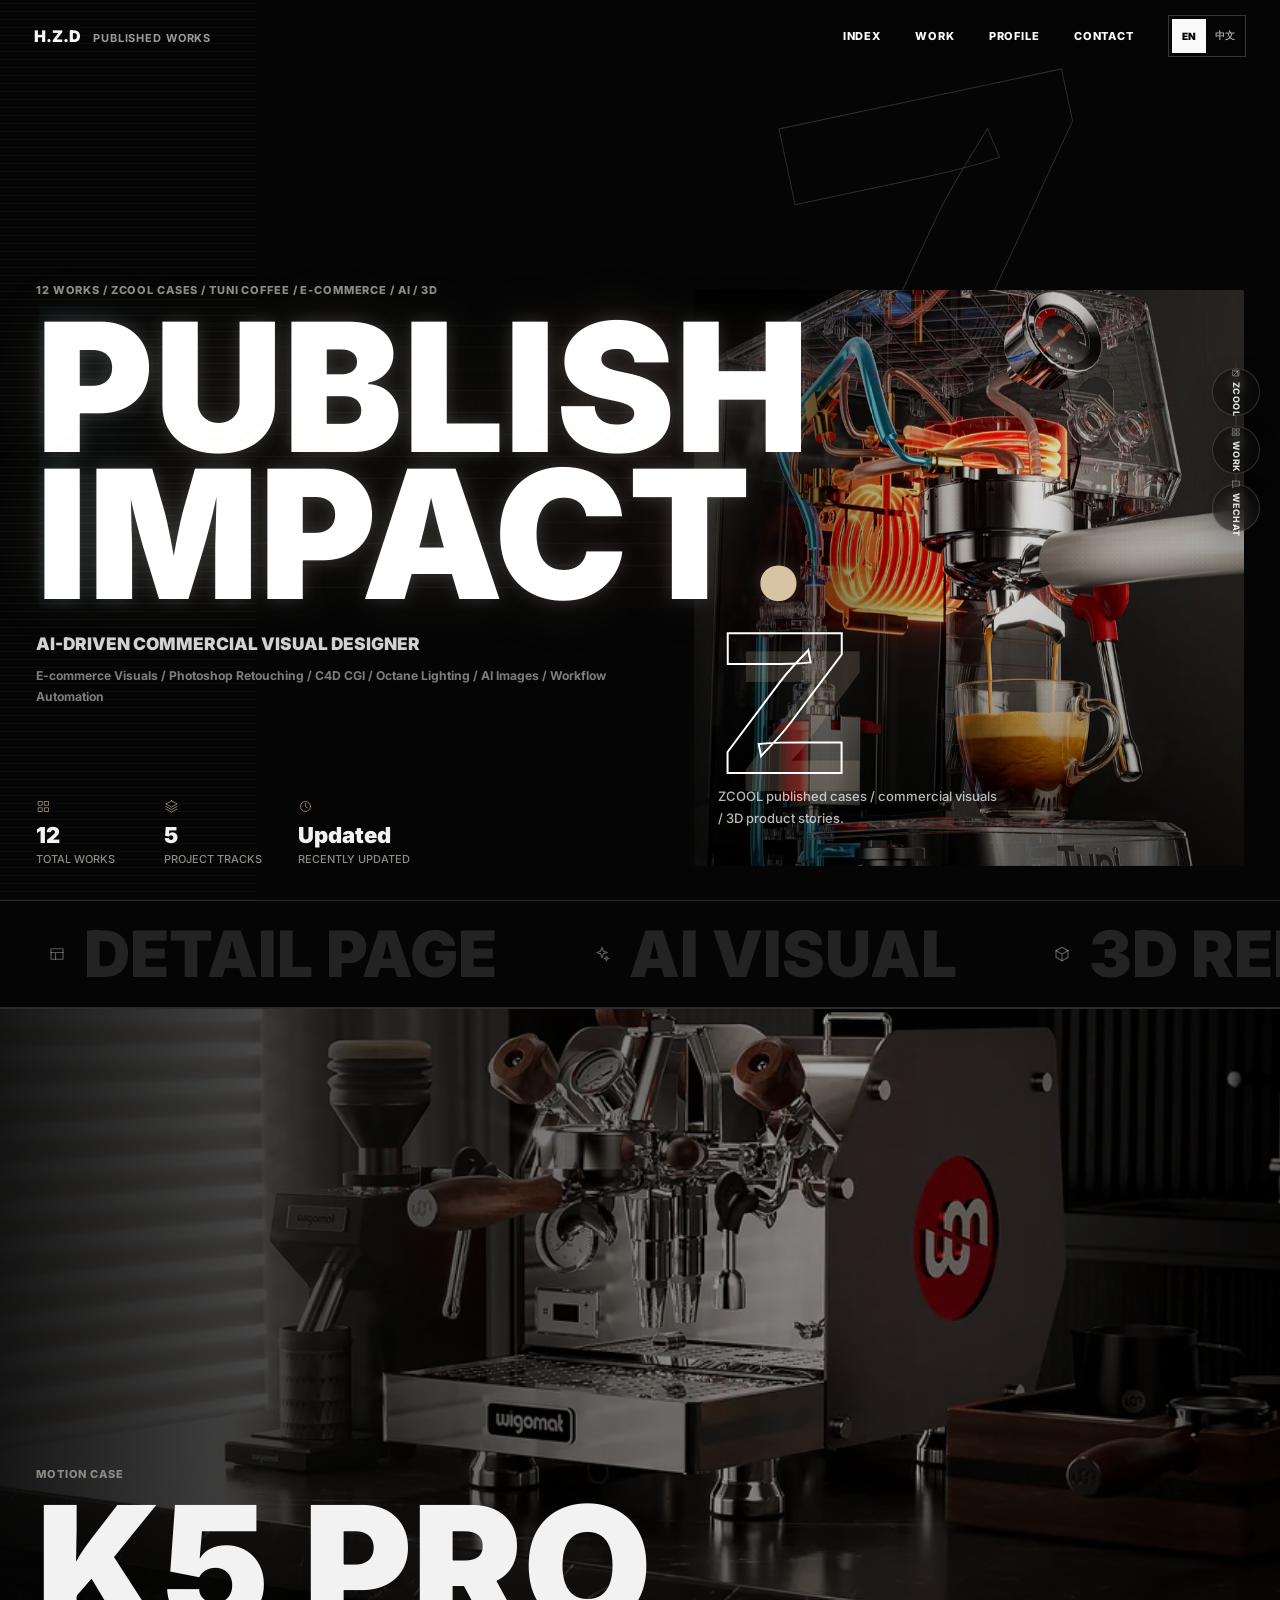
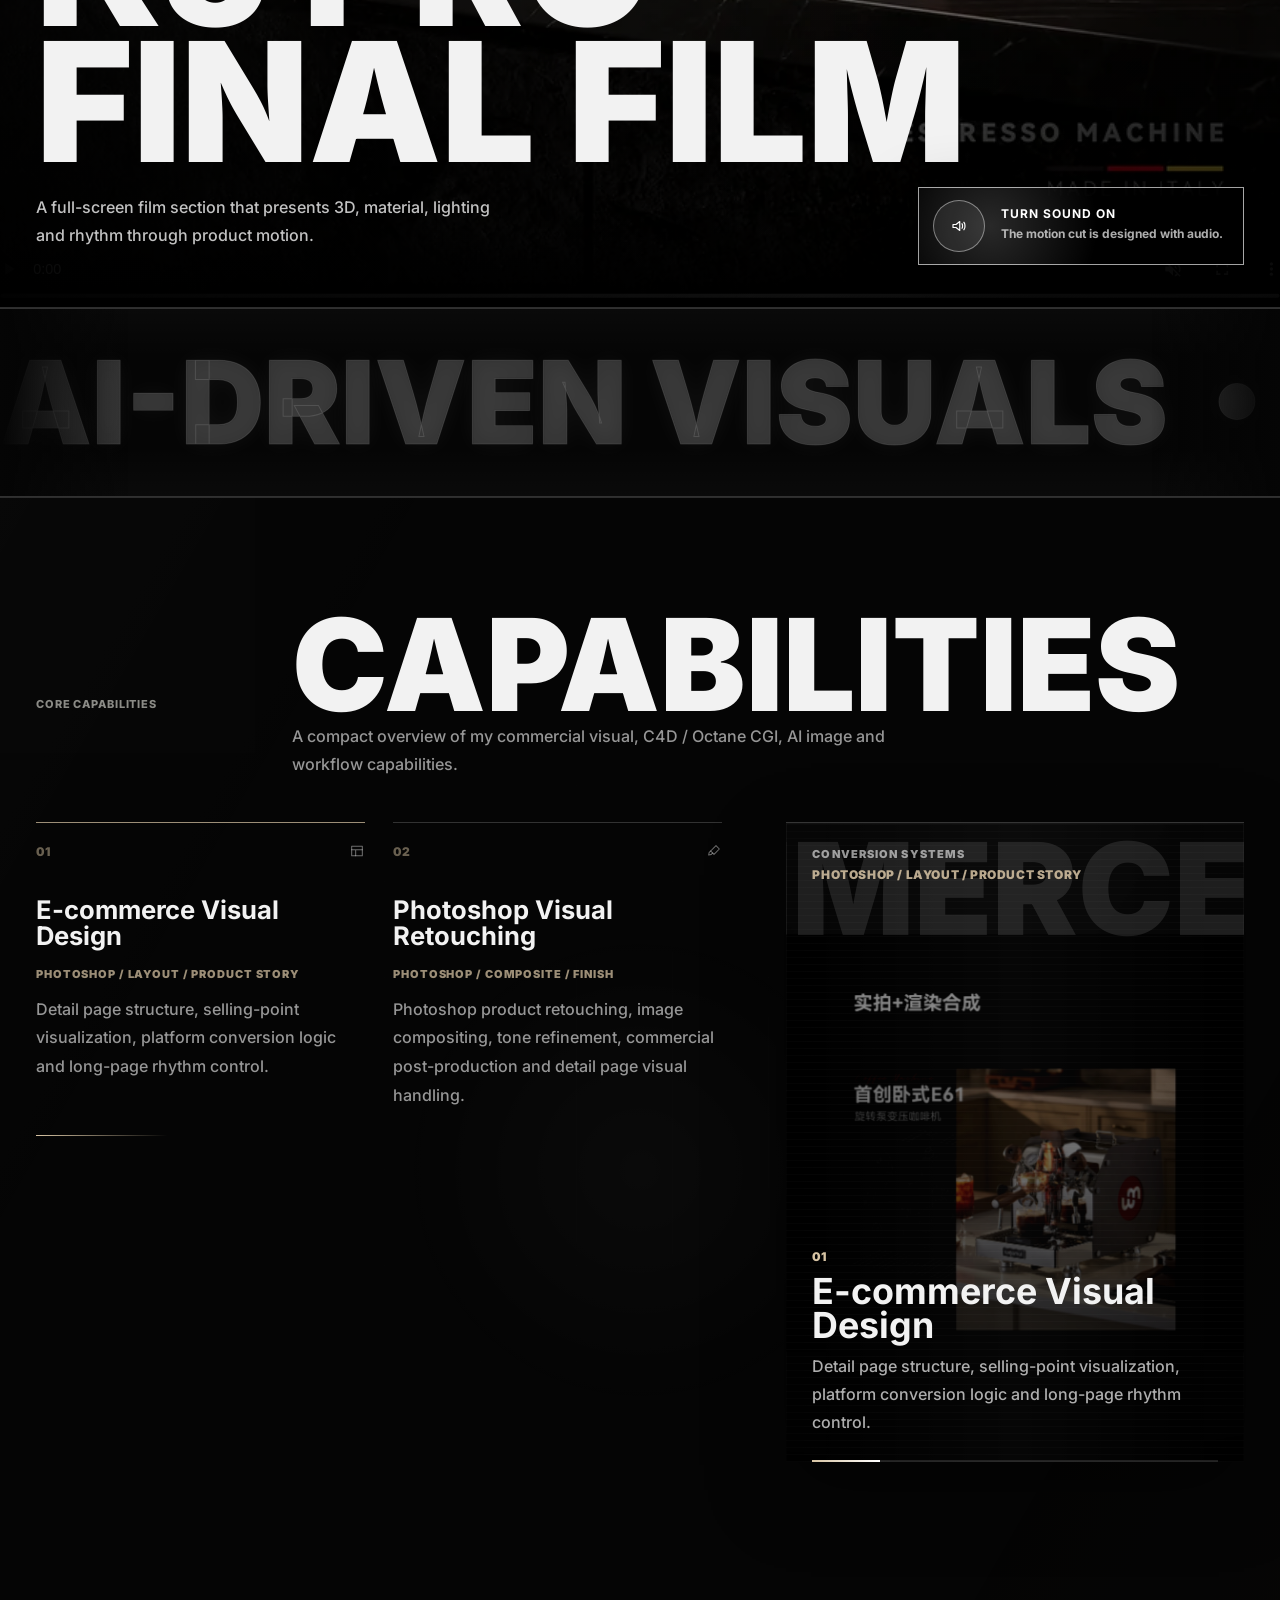
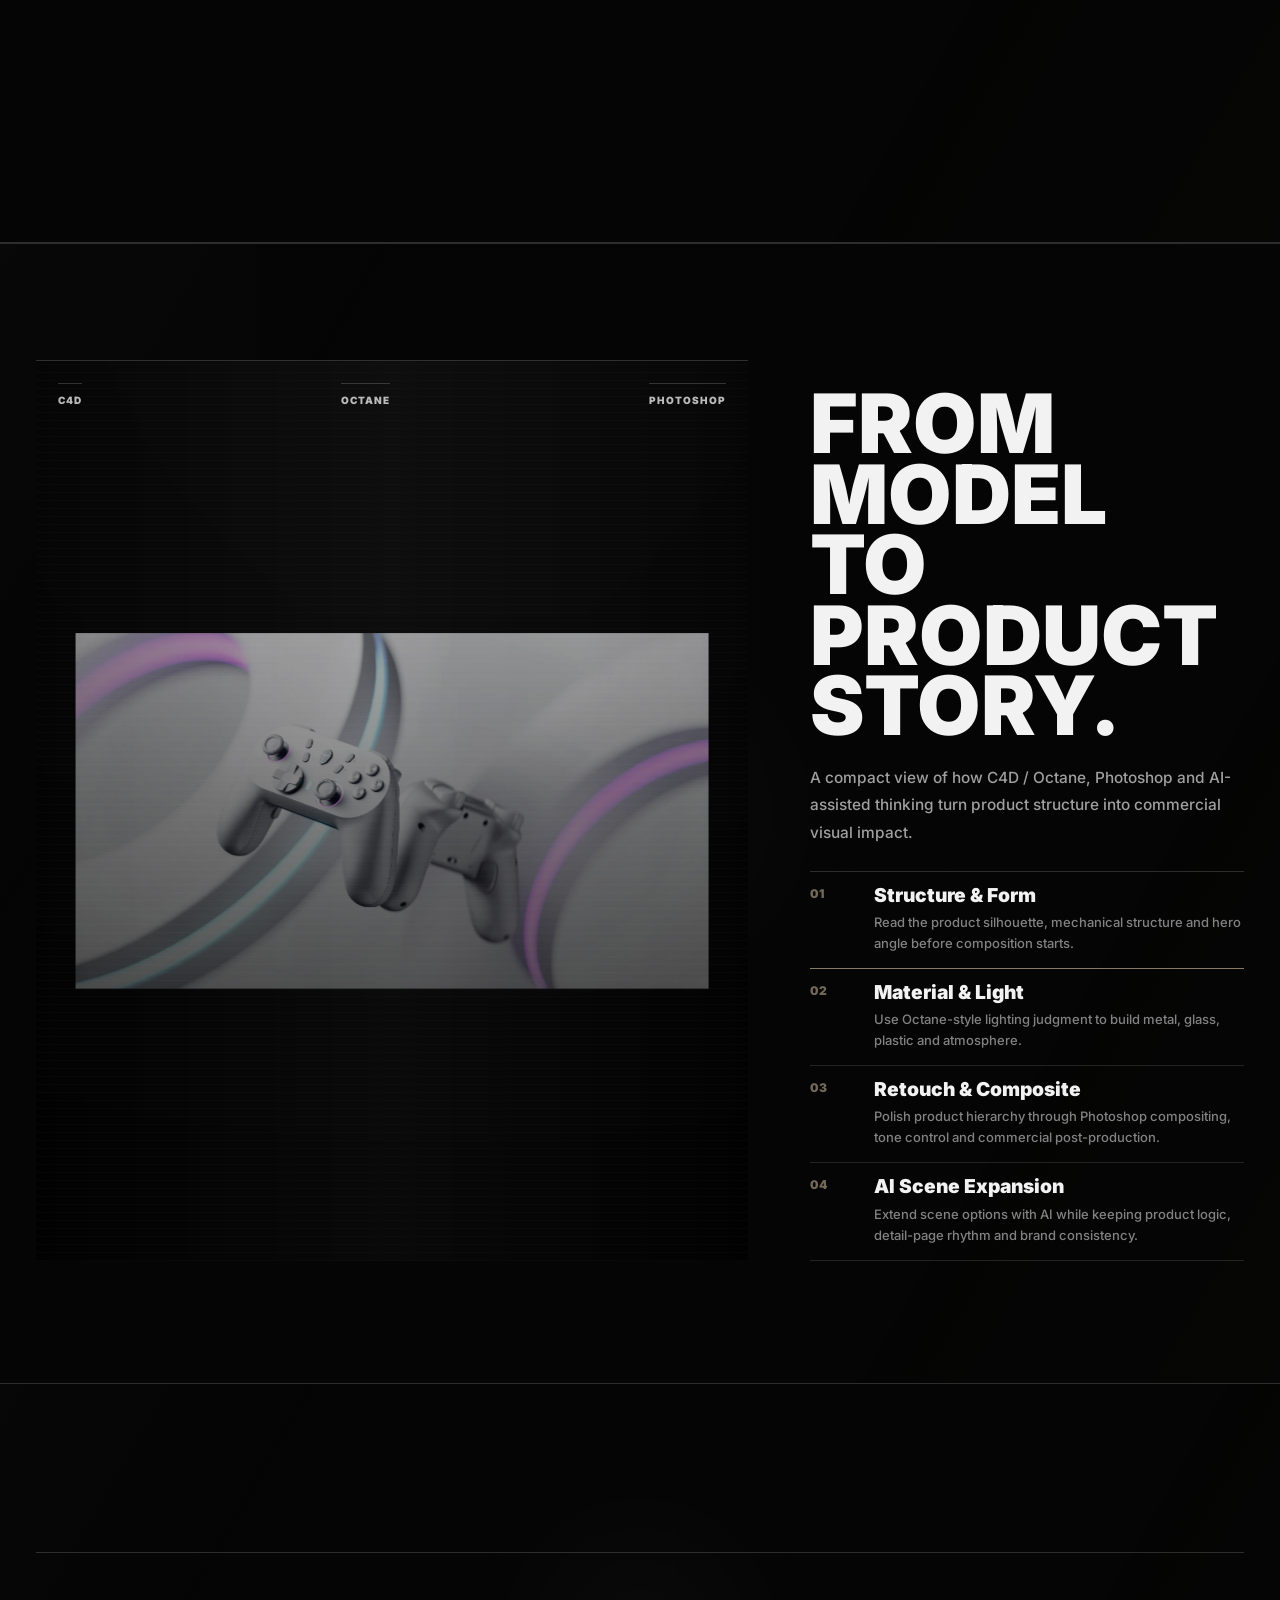
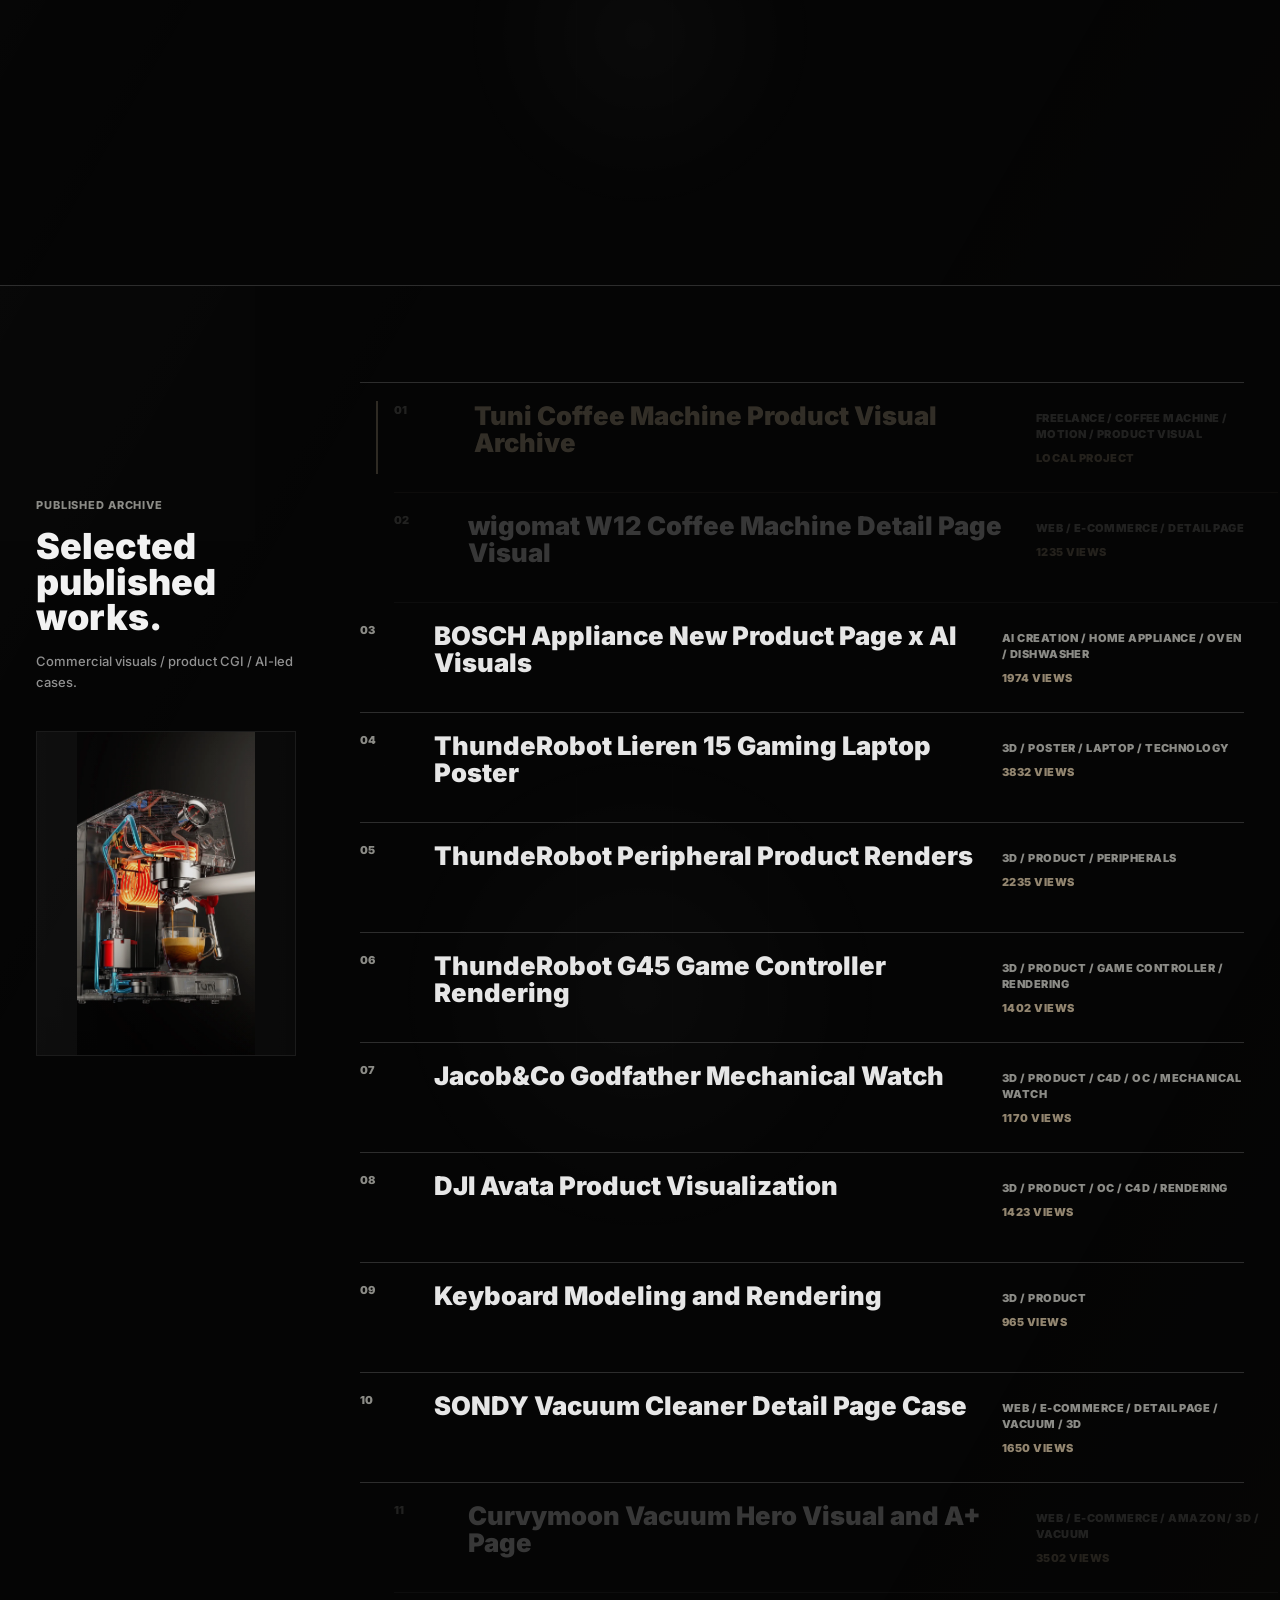
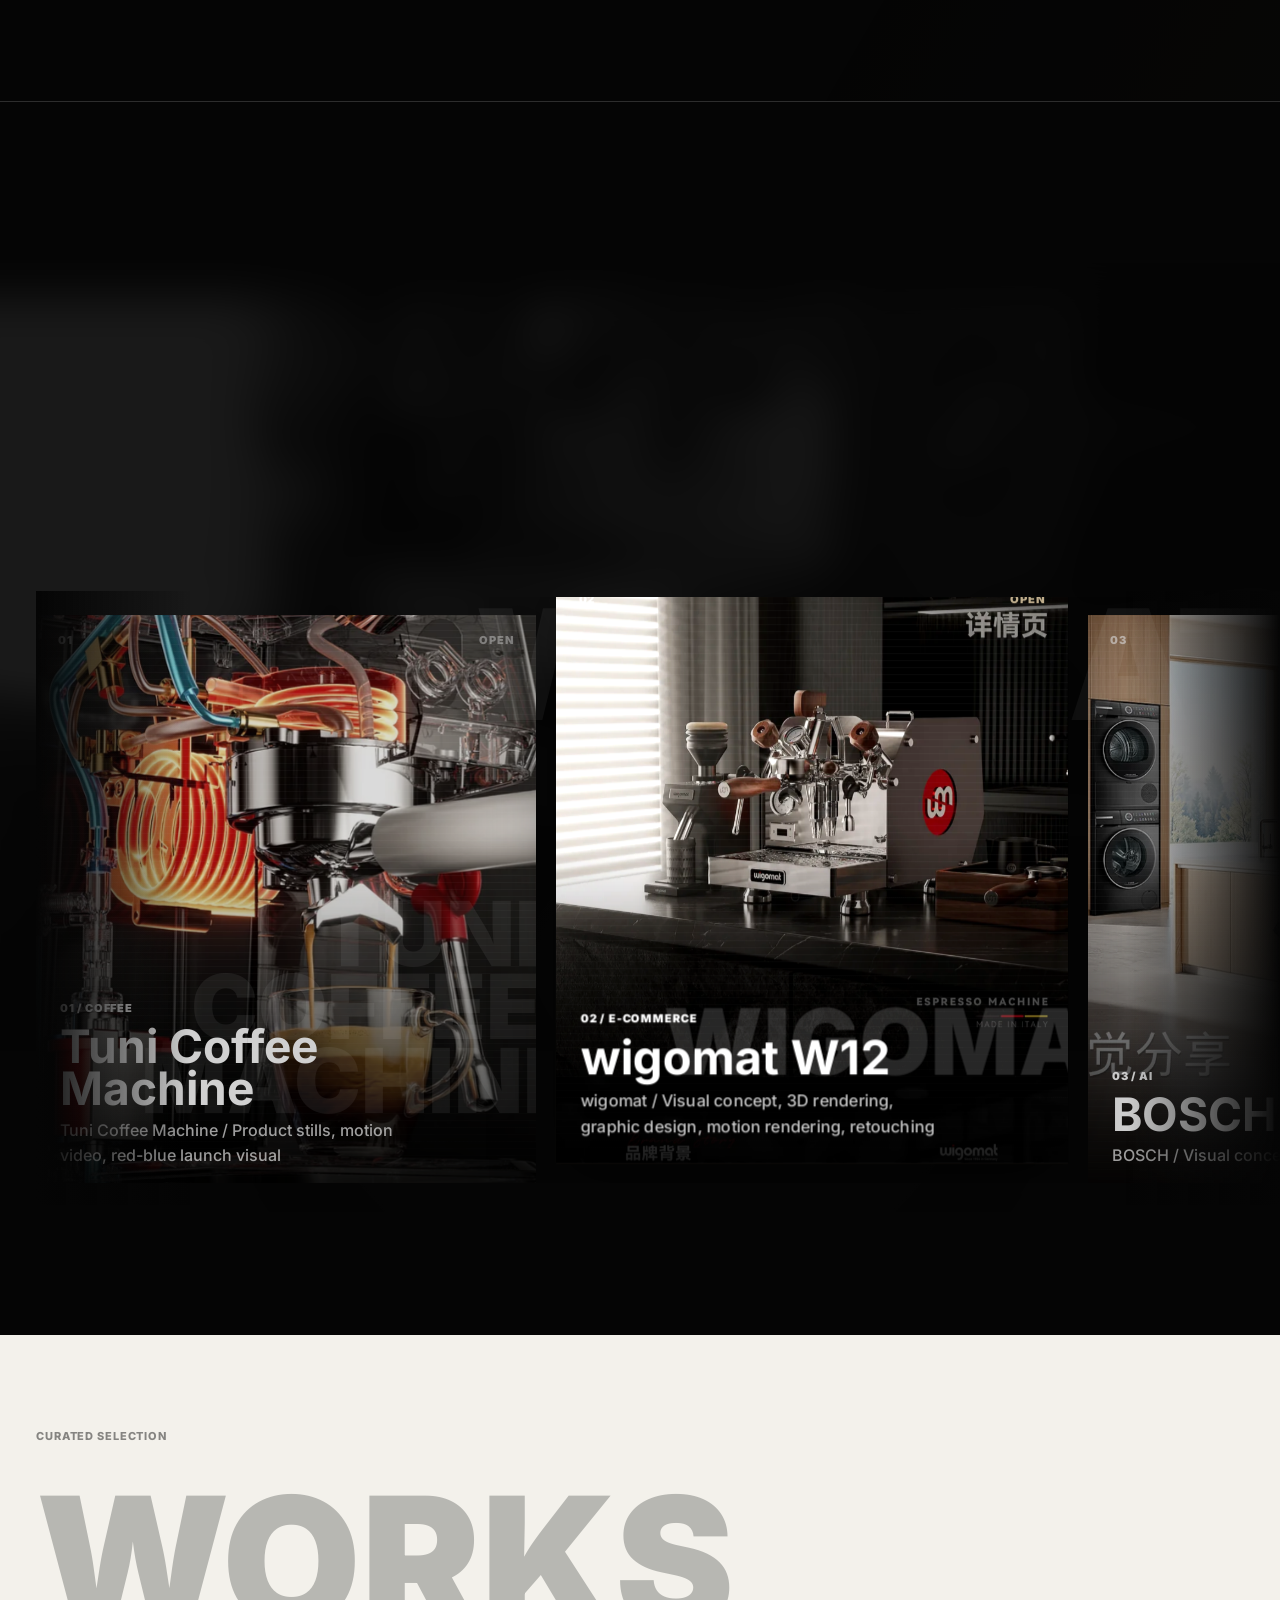
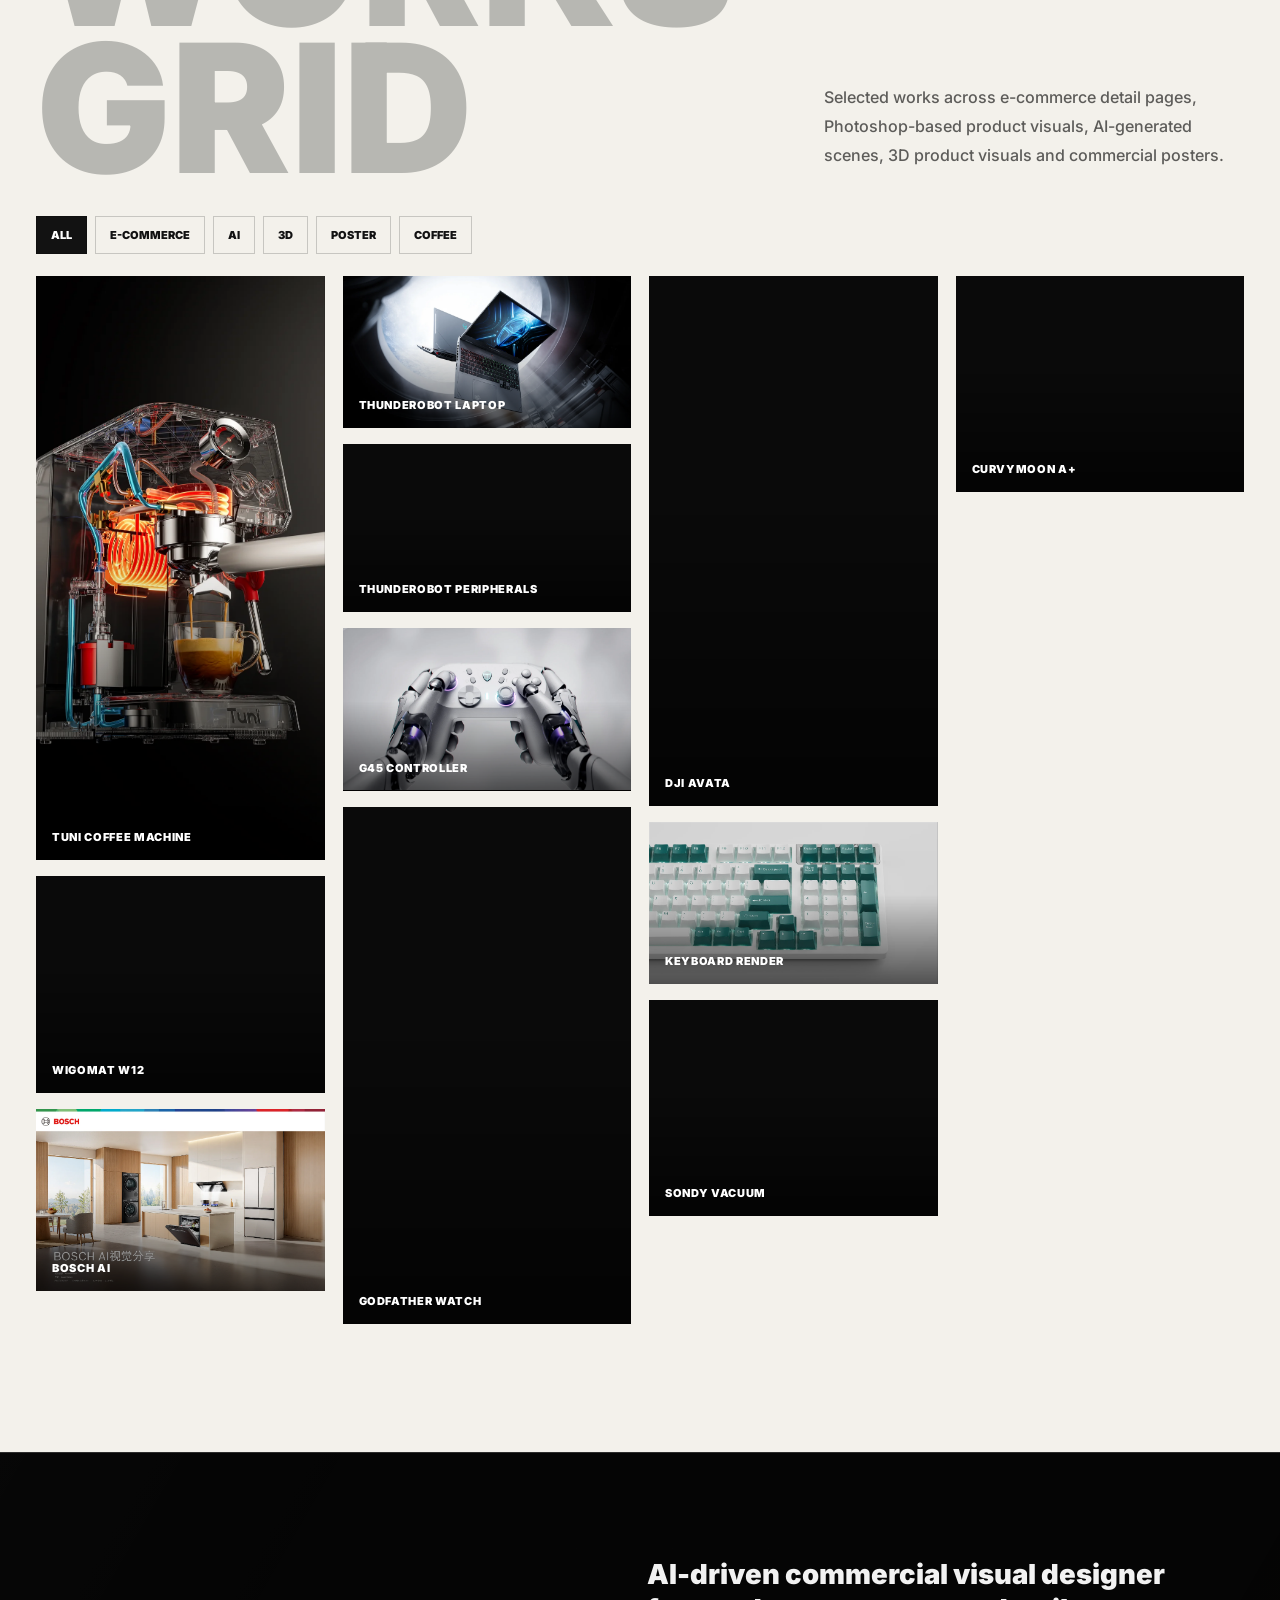
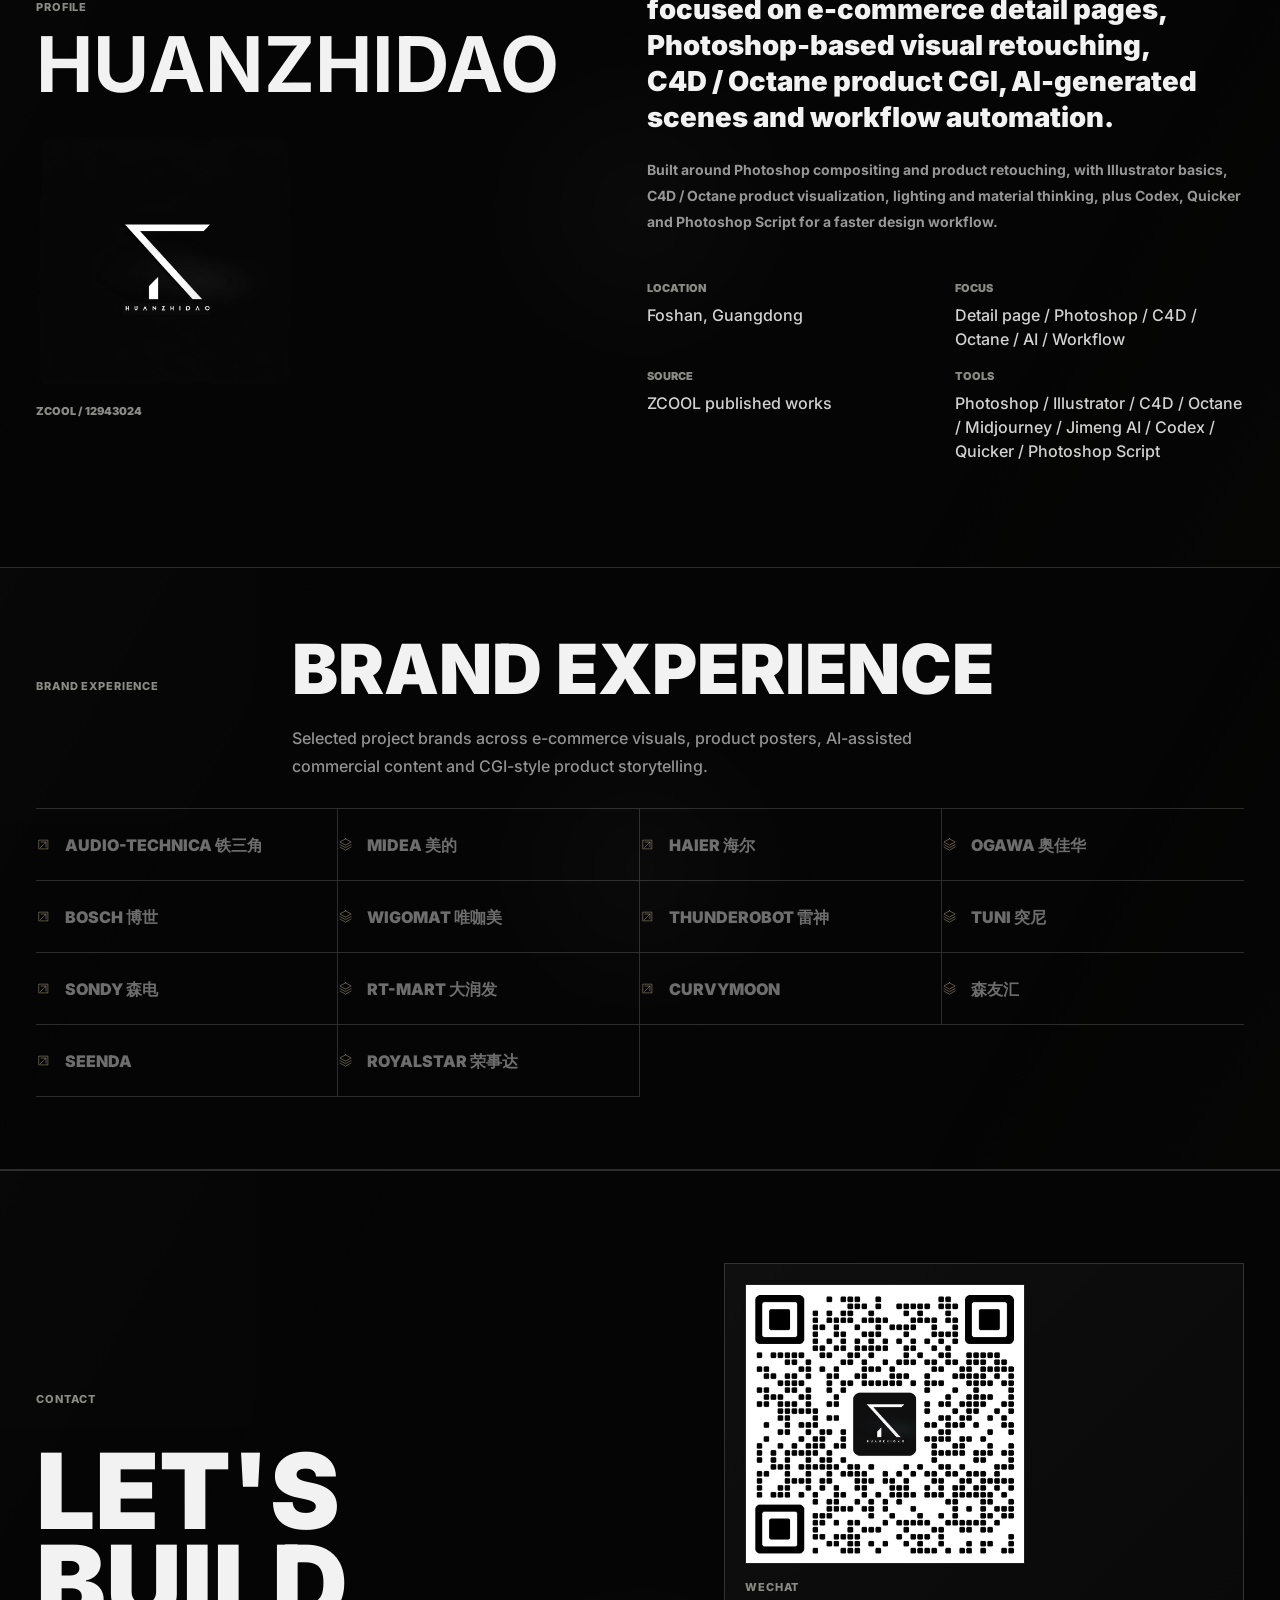
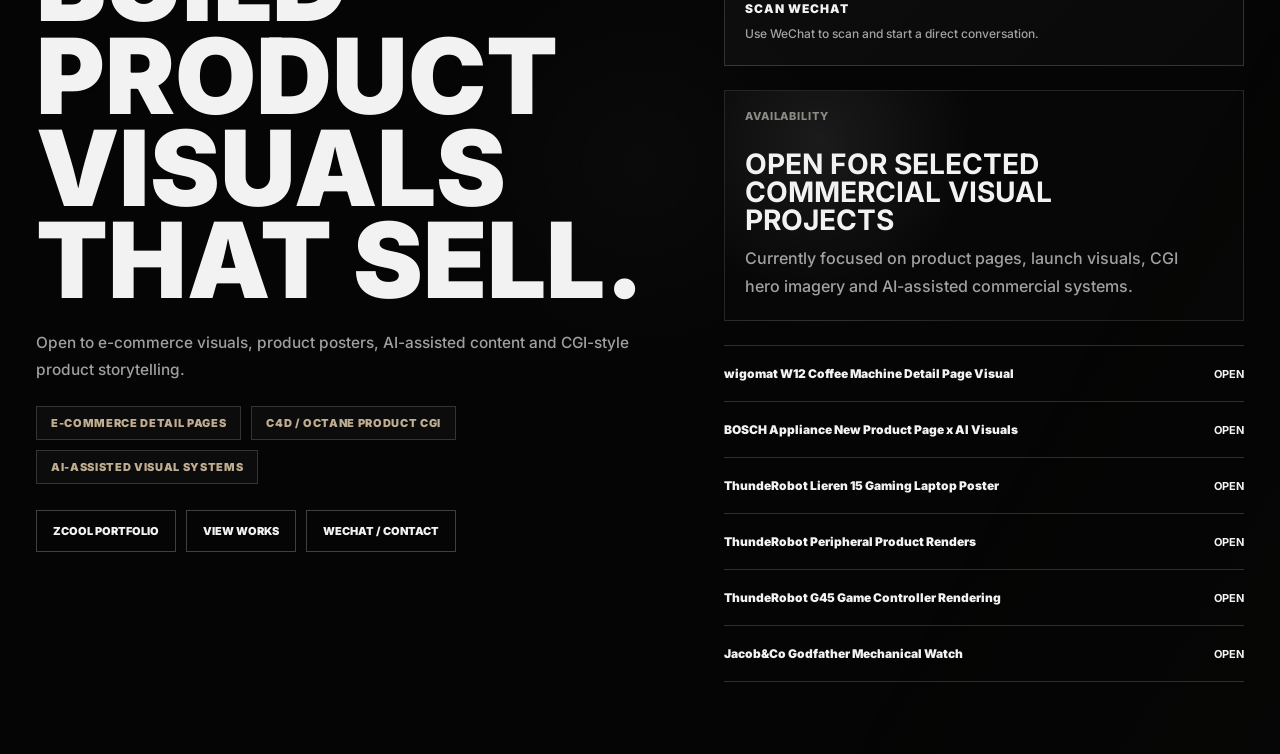
==== commit a306604f: "Publish checkpoint: polish Chinese portfolio copy" ====
--- a/index.html
+++ b/index.html
@@ -123,18 +123,25 @@
         <div class="capability-layout">
           <div class="capability-grid" id="capabilityGrid"></div>
           <aside class="capability-preview reveal-block" data-reveal aria-label="Capability visual preview">
+            <div class="capability-preview-word" id="capabilityPreviewWord" aria-hidden="true">COMMERCE</div>
             <img id="capabilityPreviewImage" src="assets/wigomat-cover.webp" alt="Commercial visual preview" />
+            <div class="capability-preview-hud" aria-hidden="true">
+              <span id="capabilityPreviewLabel">Conversion Systems</span>
+              <strong id="capabilityPreviewTools">Photoshop / Layout / Product Story</strong>
+            </div>
             <div class="capability-preview-copy">
               <span id="capabilityPreviewIndex">01</span>
               <strong id="capabilityPreviewTitle">E-commerce Visual Design</strong>
-            </div>
+              <p id="capabilityPreviewText">Detail page structure, selling-point visualization, platform conversion logic and long-page rhythm control.</p>
+            </div>
+            <div class="capability-preview-meter" aria-hidden="true"><span id="capabilityPreviewMeter"></span></div>
           </aside>
         </div>
       </section>
 
       <section class="cgi-process section-dark ambient-section" id="cgi-process">
         <div class="cgi-visual reveal-block" data-reveal>
-          <img id="cgiProcessImage" src="assets/tuni-cover.webp" alt="C4D and Octane CGI process visual" />
+          <img id="cgiProcessImage" src="assets/peripheral-full-30.webp" alt="C4D and Octane CGI process visual" />
           <div class="cgi-hud" aria-hidden="true">
             <span>C4D</span>
             <span>OCTANE</span>
@@ -147,7 +154,7 @@
           <h2 class="reveal-block" data-reveal data-i18n-html="cgiTitle">FROM MODEL<br />TO PRODUCT STORY.</h2>
           <p class="cgi-lead reveal-block" data-reveal data-i18n="cgiLead">A compact view of how C4D / Octane, Photoshop and AI-assisted thinking turn product structure into commercial visual impact.</p>
           <div class="cgi-steps" aria-label="CGI process steps">
-            <article class="cgi-step is-active reveal-block" tabindex="0" data-reveal data-cgi-image="assets/tuni-cover.webp">
+            <article class="cgi-step is-active reveal-block" tabindex="0" data-reveal data-cgi-image="assets/peripheral-full-30.webp">
               <span>01</span>
               <strong data-i18n="cgiStep1Title">Structure & Form</strong>
               <p data-i18n="cgiStep1Text">Read the product silhouette, mechanical structure and hero angle before composition starts.</p>
@@ -157,12 +164,12 @@
               <strong data-i18n="cgiStep2Title">Material & Light</strong>
               <p data-i18n="cgiStep2Text">Use Octane-style lighting judgment to build metal, glass, plastic and atmosphere.</p>
             </article>
-            <article class="cgi-step reveal-block" tabindex="0" data-reveal data-cgi-image="assets/tuni-cover.webp">
+            <article class="cgi-step reveal-block" tabindex="0" data-reveal data-cgi-image="assets/peripheral-full-04.webp">
               <span>03</span>
               <strong data-i18n="cgiStep3Title">Retouch & Composite</strong>
               <p data-i18n="cgiStep3Text">Polish product hierarchy through Photoshop compositing, tone control and commercial post-production.</p>
             </article>
-            <article class="cgi-step reveal-block" tabindex="0" data-reveal data-cgi-image="assets/bosch-cover.webp">
+            <article class="cgi-step reveal-block" tabindex="0" data-reveal data-cgi-image="assets/bosch-full-02.webp">
               <span>04</span>
               <strong data-i18n="cgiStep4Title">AI Scene Expansion</strong>
               <p data-i18n="cgiStep4Text">Extend scene options with AI while keeping product logic, detail-page rhythm and brand consistency.</p>
@@ -183,8 +190,9 @@
         <div class="sticky-title reveal-block" data-reveal>
           <p class="eyebrow" data-i18n="indexEyebrow">Published Archive</p>
           <h2 data-i18n="indexTitle">A curated index of selected published works.</h2>
+          <p class="index-lead" data-i18n="indexLead">A tighter reading line of released commercial visuals, CGI studies and AI-led product cases.</p>
           <div class="index-preview" aria-hidden="true">
-            <img src="assets/wigomat-cover.webp" alt="" />
+            <div class="index-preview-track" id="indexPreviewTrack"></div>
           </div>
         </div>
         <div class="index-list" id="indexList" aria-label="Published work index"></div>
@@ -197,13 +205,20 @@
             <h2 data-i18n="workTitle">Selected published cases with complete visual context.</h2>
           </div>
           <div class="work-meta reveal-block" data-reveal>
-            <div class="work-progress"><span></span></div>
+            <div class="work-progress-group">
+              <div class="work-progress"><span></span></div>
+              <div class="work-details">
+                <span id="workCurrentBrand">Tuni Coffee Machine</span>
+                <p id="workCurrentRole">Product stills / Motion / CGI launch visual</p>
+              </div>
+            </div>
             <div class="work-current">
               <b id="workCounter">01</b>
               <p id="workCurrentTitle">Tuni Coffee Machine</p>
             </div>
           </div>
           <div class="work-viewport">
+            <div class="work-ghost" aria-hidden="true"><span id="workGhostBrand">TUNI</span></div>
             <div class="work-track" id="workTrack" aria-label="Published work horizontal list"></div>
           </div>
         </div>
@@ -265,6 +280,11 @@
           <p class="eyebrow" data-i18n="contactEyebrow">Contact</p>
           <h2 data-i18n-html="linksTitle">LET'S BUILD PRODUCT VISUALS THAT SELL.</h2>
           <p data-i18n="contactText">Open to e-commerce visuals, product posters, AI-assisted content and CGI-style product storytelling.</p>
+          <div class="cta-presence" aria-label="Collaboration focus">
+            <span data-i18n="ctaPresence1">E-commerce Detail Pages</span>
+            <span data-i18n="ctaPresence2">C4D / Octane Product CGI</span>
+            <span data-i18n="ctaPresence3">AI-assisted Visual Systems</span>
+          </div>
           <div class="cta-actions">
             <a href="https://www.zcool.com.cn/u/12943024" target="_blank" rel="noreferrer" data-i18n="zcoolPortfolio">ZCOOL Portfolio</a>
             <a href="#work" data-i18n="viewWorks">View Works</a>
@@ -282,6 +302,11 @@
               <span data-i18n="wechatScanText">Use WeChat to scan and start a direct conversation.</span>
             </div>
           </section>
+          <section class="contact-status-card" aria-label="Availability note">
+            <p class="eyebrow" data-i18n="availabilityEyebrow">Availability</p>
+            <strong data-i18n="availabilityTitle">OPEN FOR SELECTED COMMERCIAL VISUAL PROJECTS</strong>
+            <p data-i18n="availabilityText">Currently focused on product pages, launch visuals, CGI hero imagery and AI-assisted commercial systems.</p>
+          </section>
           <div class="link-list compact-originals" id="linkList"></div>
         </div>
       </section>
@@ -291,11 +316,15 @@
       <button class="dialog-close" type="button" aria-label="Close">×</button>
       <div class="dialog-media"></div>
       <div class="dialog-copy">
-        <p class="eyebrow"></p>
-        <h3></h3>
-        <p class="dialog-text"></p>
-        <ul class="dialog-facts"></ul>
-        <a class="dialog-link" href="#" target="_blank" rel="noreferrer">Open ZCOOL page</a>
+        <div class="dialog-copy-scroll">
+          <p class="eyebrow"></p>
+          <h3></h3>
+          <p class="dialog-text"></p>
+          <ul class="dialog-facts"></ul>
+        </div>
+        <div class="dialog-actions">
+          <a class="dialog-link" href="#" target="_blank" rel="noreferrer">Open ZCOOL page</a>
+        </div>
       </div>
     </dialog>
 
--- a/styles.css
+++ b/styles.css
@@ -421,12 +421,34 @@
 
 .social-rail {
   position: fixed;
-  right: max(24px, env(safe-area-inset-right));
+  right: max(20px, env(safe-area-inset-right));
   top: 50%;
   z-index: 25;
   transform: translateY(-50%);
   display: grid;
-  gap: 8px;
+  gap: 10px;
+  padding: 10px 0;
+}
+
+.social-rail::before {
+  content: "";
+  position: absolute;
+  left: 50%;
+  top: 0;
+  bottom: 0;
+  width: 1px;
+  background: linear-gradient(180deg, transparent, rgba(255, 255, 255, 0.16) 10%, rgba(255, 255, 255, 0.16) 90%, transparent);
+  transform: translateX(-50%);
+  pointer-events: none;
+}
+
+.social-rail::after {
+  content: "";
+  position: absolute;
+  inset: -18px -12px;
+  z-index: -1;
+  display: none;
+  pointer-events: none;
 }
 
 .rail-wechat {
@@ -434,39 +456,83 @@
 }
 
 .social-rail a {
-  width: 42px;
-  height: 42px;
-  border: 1px solid rgba(255, 255, 255, 0.18);
+  position: relative;
+  width: 48px;
+  height: 48px;
+  padding: 0;
+  border: 1px solid rgba(255, 255, 255, 0.16);
   border-radius: 50%;
   display: flex;
   flex-direction: column;
   align-items: center;
   justify-content: center;
-  gap: 3px;
+  gap: 4px;
   text-decoration: none;
   font-size: 9px;
-  background: rgba(10, 10, 10, 0.34);
-  backdrop-filter: blur(12px);
-  transition: border-color 220ms, color 220ms, transform 220ms, background 220ms;
+  color: rgba(255, 255, 255, 0.84);
+  background:
+    radial-gradient(circle at 50% 30%, rgba(255, 255, 255, 0.08), transparent 34%),
+    rgba(8, 8, 8, 0.46);
+  backdrop-filter: blur(14px);
+  box-shadow: 0 8px 24px rgba(0, 0, 0, 0.2);
+  transition:
+    border-color 220ms,
+    color 220ms,
+    transform 220ms,
+    background 220ms,
+    box-shadow 220ms;
 }
 
 .social-rail a > span:last-child {
   writing-mode: vertical-rl;
   line-height: 1;
-  font-size: 10px;
-  letter-spacing: 0.06em;
+  font-size: 9px;
+  font-weight: 800;
+  letter-spacing: 0.05em;
+  transform: translateX(0.25px);
 }
 
 .social-rail .line-icon {
-  width: 11px;
-  height: 11px;
+  width: 10px;
+  height: 10px;
   color: rgba(255, 255, 255, 0.56);
 }
 
-.social-rail a:hover {
-  border-color: rgba(255, 255, 255, 0.48);
-  background: rgba(255, 255, 255, 0.08);
-  transform: translateX(-2px);
+.social-rail a:hover,
+.social-rail a:focus-visible,
+.rail-wechat:focus-within > a {
+  border-color: rgba(255, 255, 255, 0.34);
+  background:
+    radial-gradient(circle at 50% 28%, rgba(255, 255, 255, 0.12), transparent 38%),
+    rgba(255, 255, 255, 0.08);
+  box-shadow: 0 14px 36px rgba(0, 0, 0, 0.3);
+  transform: translateX(-3px) scale(1.03);
+}
+
+.social-rail a:hover .line-icon,
+.social-rail a:focus-visible .line-icon,
+.rail-wechat:focus-within > a .line-icon {
+  color: rgba(255, 255, 255, 0.92);
+}
+
+.social-rail a::after {
+  content: "";
+  position: absolute;
+  left: 50%;
+  bottom: 6px;
+  width: 10px;
+  height: 1px;
+  background: rgba(255, 255, 255, 0.18);
+  transform: translateX(-50%) scaleX(0.7);
+  transform-origin: center;
+  transition: transform 220ms cubic-bezier(0.16, 1, 0.3, 1), background 220ms ease;
+}
+
+.social-rail a:hover::after,
+.social-rail a:focus-visible::after,
+.rail-wechat:focus-within > a::after {
+  background: rgba(255, 255, 255, 0.7);
+  transform: translateX(-50%) scaleX(1);
 }
 
 .wechat-pop {
@@ -949,9 +1015,8 @@
 .hero-visual:hover .hero-frame strong {
   text-shadow:
     18px 18px 0 rgba(215, 196, 164, 0.14),
-    -2px 0 0 rgba(255, 0, 0, 0.78),
-    2px 0 0 rgba(0, 255, 255, 0.78),
-    0 0 18px rgba(255, 255, 255, 0.14);
+    0 0 18px rgba(255, 255, 255, 0.14),
+    0 0 32px rgba(215, 196, 164, 0.12);
 }
 
 .hero-meta {
@@ -992,6 +1057,13 @@
   overflow: hidden;
   border-top: 1px solid var(--line);
   border-bottom: 1px solid var(--line);
+}
+
+.intro-strip-track {
+  display: flex;
+  flex: 0 0 auto;
+  min-width: max-content;
+  animation: marquee 26s linear infinite;
 }
 
 .intro-strip p {
@@ -1006,7 +1078,6 @@
   font-weight: 900;
   color: rgba(255, 255, 255, 0.12);
   white-space: nowrap;
-  animation: marquee 24s linear infinite;
 }
 
 .intro-strip .line-icon {
@@ -1614,12 +1685,14 @@
   grid-template-columns: repeat(2, minmax(0, 1fr));
   column-gap: 28px;
   row-gap: 24px;
+  align-content: start;
 }
 
 .capability-card {
   min-height: 210px;
   padding: 20px 0 26px;
   border-top: 1px solid rgba(255, 255, 255, 0.18);
+  position: relative;
   transition:
     transform 900ms cubic-bezier(0.16, 1, 0.3, 1),
     border-color 900ms cubic-bezier(0.16, 1, 0.3, 1),
@@ -1628,6 +1701,23 @@
 
 .capability-card.is-hovered {
   border-color: rgba(215, 196, 164, 0.72);
+  transform: translateY(-4px);
+}
+
+.capability-card::after {
+  content: "";
+  position: absolute;
+  left: 0;
+  bottom: 0;
+  width: 72px;
+  height: 1px;
+  background: linear-gradient(90deg, var(--warm), transparent);
+  opacity: 0;
+  transform: translateY(10px);
+  transition:
+    opacity 420ms cubic-bezier(0.16, 1, 0.3, 1),
+    transform 420ms cubic-bezier(0.16, 1, 0.3, 1),
+    width 420ms cubic-bezier(0.16, 1, 0.3, 1);
 }
 
 .card-kicker,
@@ -1661,6 +1751,16 @@
   line-height: 1;
 }
 
+.capability-card strong {
+  display: block;
+  margin: 0 0 14px;
+  color: rgba(215, 196, 164, 0.72);
+  font-size: 11px;
+  font-weight: 900;
+  letter-spacing: 0.08em;
+  text-transform: uppercase;
+}
+
 .capability-card p,
 .workflow-item p {
   max-width: 430px;
@@ -1675,6 +1775,14 @@
   transform: translateY(-4px);
   border-color: rgba(215, 196, 164, 0.74);
   outline: 0;
+}
+
+.capability-card:hover::after,
+.capability-card:focus-visible::after,
+.capability-card.is-hovered::after {
+  opacity: 1;
+  width: 132px;
+  transform: translateY(0);
 }
 
 .capability-card:hover h3,
@@ -1700,6 +1808,9 @@
   background: #080808;
   border-top: 1px solid rgba(255, 255, 255, 0.18);
   isolation: isolate;
+  box-shadow:
+    inset 0 0 0 1px rgba(255, 255, 255, 0.05),
+    0 28px 72px rgba(0, 0, 0, 0.42);
 }
 
 .capability-preview::before {
@@ -1721,26 +1832,72 @@
   opacity: 0.32;
   pointer-events: none;
   background:
-    repeating-linear-gradient(0deg, rgba(255, 255, 255, 0.055) 0 1px, transparent 1px 7px),
-    linear-gradient(90deg, transparent, rgba(255, 255, 255, 0.08), transparent);
+      repeating-linear-gradient(0deg, rgba(255, 255, 255, 0.055) 0 1px, transparent 1px 7px),
+      linear-gradient(90deg, transparent, rgba(255, 255, 255, 0.08), transparent);
+}
+
+.capability-preview-word {
+  position: absolute;
+  right: -0.06em;
+  top: 16px;
+  z-index: 1;
+  color: rgba(255, 255, 255, 0.1);
+  font-size: clamp(88px, 10vw, 188px);
+  font-weight: 900;
+  line-height: 0.78;
+  letter-spacing: 0;
+  text-transform: uppercase;
+  transform: translate3d(0, 0, 0);
+  transition:
+    opacity 420ms cubic-bezier(0.16, 1, 0.3, 1),
+    transform 620ms cubic-bezier(0.16, 1, 0.3, 1);
 }
 
 .capability-preview img {
   position: absolute;
-  inset: 0;
-  width: 100%;
-  height: 100%;
-  object-fit: cover;
+  left: 50%;
+  top: 50%;
+  width: min(100%, var(--natural-width, 100%));
+  height: auto;
+  max-height: min(100%, var(--natural-height, 100%));
+  object-fit: contain;
   opacity: 0.82;
   filter: grayscale(0.18) contrast(1.08);
-  transform: scale(1.04);
+  transform: translate3d(-50%, -50%, 0) scale(1);
   animation: previewSlowZoom 14s ease-in-out infinite alternate;
   transition: opacity 360ms cubic-bezier(0.16, 1, 0.3, 1), transform 620ms cubic-bezier(0.16, 1, 0.3, 1);
 }
 
 .capability-preview img.is-switching {
   opacity: 0.28;
-  transform: scale(1.075);
+  transform: translate3d(-50%, -50%, 0) scale(1.03);
+}
+
+.capability-preview-hud {
+  position: absolute;
+  left: 26px;
+  right: 26px;
+  top: 24px;
+  z-index: 3;
+  display: grid;
+  gap: 6px;
+}
+
+.capability-preview-hud span {
+  color: rgba(255, 255, 255, 0.58);
+  font-size: 11px;
+  font-weight: 900;
+  letter-spacing: 0.1em;
+  text-transform: uppercase;
+}
+
+.capability-preview-hud strong {
+  max-width: 360px;
+  color: rgba(215, 196, 164, 0.86);
+  font-size: 12px;
+  font-weight: 900;
+  letter-spacing: 0.05em;
+  text-transform: uppercase;
 }
 
 .capability-preview-copy {
@@ -1765,20 +1922,46 @@
   line-height: 0.96;
 }
 
+.capability-preview-copy p {
+  max-width: 420px;
+  margin: 0;
+  color: rgba(255, 255, 255, 0.68);
+  line-height: 1.75;
+}
+
+.capability-preview-meter {
+  position: absolute;
+  left: 26px;
+  right: 26px;
+  bottom: 0;
+  z-index: 4;
+  height: 2px;
+  background: rgba(255, 255, 255, 0.12);
+  overflow: hidden;
+}
+
+.capability-preview-meter span {
+  display: block;
+  width: 16%;
+  height: 100%;
+  background: linear-gradient(90deg, var(--warm), #fff);
+  transition: width 520ms cubic-bezier(0.16, 1, 0.3, 1);
+}
+
 @keyframes previewSlowZoom {
   from {
-    transform: scale(1.04) translate3d(-1%, 0, 0);
+    transform: translate3d(-50%, -50%, 0) scale(1.01);
   }
   to {
-    transform: scale(1.095) translate3d(1%, 0, 0);
+    transform: translate3d(-50%, -50%, 0) scale(1.035);
   }
 }
 
 .cgi-process {
   position: relative;
   display: grid;
-  grid-template-columns: minmax(0, 1.05fr) minmax(380px, 0.78fr);
-  gap: clamp(34px, 6vw, 96px);
+  grid-template-columns: minmax(0, 1.18fr) minmax(360px, 0.72fr);
+  gap: clamp(28px, 4.8vw, 78px);
   padding: 116px 36px 122px;
   border-top: 1px solid var(--line);
   border-bottom: 1px solid var(--line);
@@ -1806,7 +1989,7 @@
 }
 
 .cgi-visual {
-  min-height: min(74svh, 760px);
+  min-height: min(80svh, 840px);
   overflow: hidden;
   background: #080808;
   border-top: 1px solid rgba(255, 255, 255, 0.16);
@@ -1838,13 +2021,15 @@
 
 .cgi-visual img {
   position: absolute;
-  inset: 0;
-  width: 100%;
-  height: 100%;
-  object-fit: cover;
+  left: 50%;
+  top: 50%;
+  width: min(88%, var(--natural-width, 88%));
+  height: auto;
+  max-height: min(92%, var(--natural-height, 92%));
+  object-fit: contain;
   opacity: 0.86;
   filter: grayscale(0.12) contrast(1.1);
-  transform: scale(1.04);
+  transform: translate3d(-50%, -50%, 0) scale(1.01);
   transition:
     opacity 360ms cubic-bezier(0.16, 1, 0.3, 1),
     transform 720ms cubic-bezier(0.16, 1, 0.3, 1),
@@ -1854,7 +2039,7 @@
 .cgi-visual img.is-switching {
   opacity: 0.26;
   filter: grayscale(0.7) contrast(1.24);
-  transform: scale(1.085) translate3d(1.4%, 0, 0);
+  transform: translate3d(-50%, -50%, 0) scale(1.03);
 }
 
 .cgi-hud {
@@ -2028,6 +2213,7 @@
   min-height: auto;
   padding: 118px 0 92px;
   scroll-margin-top: var(--header-h);
+  --work-stage-image: url("assets/wigomat-cover.webp");
 }
 
 .work-stage::before {
@@ -2037,9 +2223,20 @@
   height: 54%;
   opacity: 0.08;
   pointer-events: none;
-  background: url("assets/wigomat-cover.webp") center / cover no-repeat;
+  background: var(--work-stage-image) center / cover no-repeat;
   filter: grayscale(1) blur(20px) contrast(1.2);
   transform: scale(1.08);
+}
+
+.work-stage::after {
+  content: "";
+  position: absolute;
+  inset: auto 0 10% 0;
+  height: 38%;
+  pointer-events: none;
+  background:
+    radial-gradient(circle at 50% 50%, rgba(255, 255, 255, 0.06), transparent 58%),
+    linear-gradient(180deg, transparent, rgba(0, 0, 0, 0.46));
 }
 
 .work-pin {
@@ -2056,67 +2253,142 @@
 .project-index {
   position: relative;
   display: grid;
-  grid-template-columns: minmax(260px, 0.62fr) minmax(0, 1.38fr);
-  gap: 42px;
-  padding: 84px 36px;
+  grid-template-columns: minmax(260px, 0.42fr) minmax(0, 1.58fr);
+  gap: 64px;
+  padding: 96px 36px 108px;
   border-bottom: 1px solid var(--line);
+  scroll-margin-top: var(--header-h);
 }
 
 .sticky-title {
   position: sticky;
   top: 118px;
   align-self: start;
+  max-width: 332px;
 }
 
 .sticky-title h2 {
-  max-width: 600px;
+  max-width: 310px;
   margin: 0;
-  font-size: clamp(34px, 4.6vw, 82px);
-  line-height: 0.94;
-  font-weight: 900;
+  font-size: clamp(28px, 2.8vw, 46px);
+  line-height: 0.98;
+  font-weight: 900;
+}
+
+.index-lead {
+  max-width: 286px;
+  margin: 16px 0 0;
+  color: rgba(255, 255, 255, 0.56);
+  font-size: 13px;
+  line-height: 1.64;
 }
 
 .index-preview {
-  width: min(380px, 70%);
-  aspect-ratio: 4 / 3;
+  position: relative;
+  width: min(304px, 100%);
+  aspect-ratio: 4 / 5;
   margin-top: 34px;
   overflow: hidden;
-  background: #111;
-  opacity: 0.78;
-  transform: translateY(16px);
-}
-
-.index-preview img {
-  transform: scale(1.06);
-  transition: opacity 260ms, transform 700ms cubic-bezier(0.16, 1, 0.3, 1);
-}
-
-.index-preview.is-switching img {
-  opacity: 0.28;
-  transform: scale(1.12);
+  background: rgba(255, 255, 255, 0.025);
+  border: 1px solid rgba(255, 255, 255, 0.08);
+  opacity: 0.9;
+  transform: translateY(4px);
+  isolation: isolate;
+}
+
+.index-preview::after {
+  content: "";
+  position: absolute;
+  inset: 0;
+  pointer-events: none;
+  background:
+    linear-gradient(180deg, rgba(0, 0, 0, 0) 62%, rgba(0, 0, 0, 0.26)),
+    linear-gradient(90deg, rgba(255, 255, 255, 0.06), rgba(255, 255, 255, 0));
+  mix-blend-mode: screen;
+  opacity: 0.42;
+}
+
+.index-preview-track {
+  height: 100%;
+  display: flex;
+  flex-direction: column;
+  gap: 0;
+  will-change: transform;
+  transition: transform 760ms cubic-bezier(0.16, 1, 0.3, 1);
+}
+
+.index-preview-item {
+  position: relative;
+  flex: 0 0 100%;
+  height: 100%;
+  aspect-ratio: 4 / 5;
+  overflow: hidden;
+  background: #090909;
+  opacity: 0.4;
+  transform: scale(0.985);
+  transition:
+    opacity 420ms cubic-bezier(0.16, 1, 0.3, 1),
+    transform 620ms cubic-bezier(0.16, 1, 0.3, 1),
+    filter 420ms cubic-bezier(0.16, 1, 0.3, 1);
+  filter: saturate(0.82) brightness(0.82);
+}
+
+.index-preview-item img {
+  width: 100%;
+  height: 100%;
+  object-fit: cover;
+  object-position: 50% 50%;
+  transform: scale(1.01);
+}
+
+.index-preview-item.is-active {
+  opacity: 1;
+  transform: scale(1);
+  filter: none;
 }
 
 .index-list {
   display: grid;
-  border-top: 1px solid var(--line);
+  border-top: 1px solid rgba(255, 255, 255, 0.16);
 }
 
 .index-row {
-  min-height: 98px;
-  display: grid;
-  grid-template-columns: 54px minmax(0, 1.2fr) minmax(180px, 0.8fr) 96px;
-  gap: 18px;
-  align-items: center;
+  position: relative;
+  min-height: 110px;
+  display: grid;
+  grid-template-columns: 46px minmax(0, 1fr) minmax(180px, 242px);
+  gap: 16px 28px;
+  align-items: start;
   border: 0;
   border-bottom: 1px solid var(--line);
-  padding: 0;
+  padding: 20px 0 18px;
   background: transparent;
   color: inherit;
   text-align: left;
   cursor: pointer;
-}
-
-.index-row span,
+  transition:
+    transform 320ms cubic-bezier(0.16, 1, 0.3, 1),
+    opacity 320ms cubic-bezier(0.16, 1, 0.3, 1),
+    border-color 320ms cubic-bezier(0.16, 1, 0.3, 1);
+}
+
+.index-row::before {
+  content: "";
+  position: absolute;
+  left: -18px;
+  top: 18px;
+  bottom: 18px;
+  width: 2px;
+  background: var(--warm);
+  opacity: 0;
+  transform: scaleY(0.35);
+  transform-origin: center;
+  transition:
+    opacity 260ms cubic-bezier(0.16, 1, 0.3, 1),
+    transform 360ms cubic-bezier(0.16, 1, 0.3, 1);
+}
+
+.index-order,
 .index-row b,
 .index-row em {
   color: var(--muted);
@@ -2127,14 +2399,62 @@
   text-transform: uppercase;
 }
 
+.index-copy {
+  display: grid;
+  align-content: start;
+  gap: 8px;
+}
+
 .index-row strong {
-  font-size: clamp(19px, 2.2vw, 34px);
-  line-height: 1.1;
-  font-weight: 900;
-}
-
+  font-size: clamp(17px, 2vw, 30px);
+  line-height: 1.04;
+  font-weight: 900;
+  color: rgba(255, 255, 255, 0.9);
+  transition: color 260ms cubic-bezier(0.16, 1, 0.3, 1), transform 260ms cubic-bezier(0.16, 1, 0.3, 1);
+}
+
+.index-meta {
+  display: grid;
+  gap: 8px;
+  align-content: center;
+  justify-items: start;
+  text-align: left;
+  padding-top: 8px;
+}
+
+.index-row em {
+  line-height: 1.45;
+}
+
+.index-row b {
+  color: rgba(215, 196, 164, 0.68);
+}
+
+.index-list:has(.index-row:hover) .index-row:not(:hover) {
+  opacity: 0.38;
+}
+
+.index-row.is-active strong,
 .index-row:hover strong {
   color: var(--warm);
+  transform: translateX(6px);
+}
+
+.index-row.is-active::before,
+.index-row:hover::before,
+.index-row:focus-visible::before {
+  opacity: 0.92;
+  transform: scaleY(1);
+}
+
+.index-row.is-active {
+  border-color: rgba(215, 196, 164, 0.2);
+}
+
+.index-row:hover,
+.index-row:focus-visible {
+  transform: translateX(8px);
+  border-color: rgba(215, 196, 164, 0.28);
 }
 
 .section-heading {
@@ -2159,6 +2479,11 @@
   gap: 24px;
   align-items: center;
   padding-right: 36px;
+}
+
+.work-progress-group {
+  display: grid;
+  gap: 16px;
 }
 
 .work-progress {
@@ -2173,6 +2498,26 @@
   height: 100%;
   background: linear-gradient(90deg, var(--warm), #fff);
   transition: width 180ms cubic-bezier(0.16, 1, 0.3, 1);
+}
+
+.work-details {
+  display: grid;
+  gap: 6px;
+  max-width: 620px;
+}
+
+.work-details span {
+  color: rgba(215, 196, 164, 0.76);
+  font-size: 11px;
+  font-weight: 900;
+  letter-spacing: 0.08em;
+  text-transform: uppercase;
+}
+
+.work-details p {
+  margin: 0;
+  color: rgba(255, 255, 255, 0.66);
+  line-height: 1.7;
 }
 
 .work-current {
@@ -2201,7 +2546,7 @@
 .work-viewport {
   position: relative;
   overflow: hidden;
-  padding: 6px 0 0;
+  padding: 6px 0 22px;
 }
 
 .work-viewport::before,
@@ -2223,6 +2568,28 @@
 .work-viewport::after {
   right: 0;
   background: linear-gradient(270deg, rgba(5, 5, 5, 1), rgba(5, 5, 5, 0));
+}
+
+.work-ghost {
+  position: absolute;
+  right: -0.08em;
+  top: 12px;
+  z-index: 1;
+  pointer-events: none;
+  color: rgba(255, 255, 255, 0.06);
+  text-transform: uppercase;
+}
+
+.work-ghost span {
+  display: block;
+  font-size: clamp(92px, 12vw, 220px);
+  line-height: 0.8;
+  font-weight: 900;
+  letter-spacing: 0;
+  transform: translate3d(0, 0, 0);
+  transition:
+    opacity 420ms cubic-bezier(0.16, 1, 0.3, 1),
+    transform 620ms cubic-bezier(0.16, 1, 0.3, 1);
 }
 
 .work-track {
@@ -2233,7 +2600,7 @@
   min-width: 100%;
   overflow-x: auto;
   overflow-y: hidden;
-  padding: 0 34vw 22px 0;
+  padding: 0 34vw 10px 0;
   scroll-padding-left: 0;
   cursor: grab;
   scrollbar-width: thin;
@@ -2247,16 +2614,17 @@
 }
 
 .work-track::-webkit-scrollbar {
-  height: 5px;
+  height: 11px;
 }
 
 .work-track::-webkit-scrollbar-track {
   background: var(--scrollbar-track);
+  border-radius: 999px;
 }
 
 .work-track::-webkit-scrollbar-thumb {
   background: linear-gradient(90deg, rgba(255, 255, 255, 0.22), var(--scrollbar-thumb));
-  border: 1px solid rgba(0, 0, 0, 0.72);
+  border: 3px solid rgba(0, 0, 0, 0.72);
   border-radius: 999px;
 }
 
@@ -2286,6 +2654,45 @@
     box-shadow 900ms cubic-bezier(0.16, 1, 0.3, 1);
 }
 
+.feature-edge {
+  position: absolute;
+  left: 22px;
+  right: 22px;
+  top: 18px;
+  z-index: 2;
+  display: flex;
+  align-items: center;
+  justify-content: space-between;
+  font-size: 11px;
+  font-weight: 900;
+  letter-spacing: 0.08em;
+  text-transform: uppercase;
+  color: rgba(255, 255, 255, 0.62);
+}
+
+.feature-edge b {
+  font-weight: 900;
+  color: rgba(255, 255, 255, 0.44);
+}
+
+.feature-ghost {
+  position: absolute;
+  right: -0.06em;
+  bottom: 74px;
+  z-index: 1;
+  pointer-events: none;
+  max-width: 80%;
+  color: rgba(255, 255, 255, 0.08);
+  font-size: clamp(54px, 7vw, 132px);
+  line-height: 0.82;
+  font-weight: 900;
+  text-align: right;
+  text-transform: uppercase;
+  transition:
+    opacity 700ms cubic-bezier(0.16, 1, 0.3, 1),
+    transform 700ms cubic-bezier(0.16, 1, 0.3, 1);
+}
+
 .feature-card.is-visible {
   opacity: 1;
 }
@@ -2305,6 +2712,15 @@
 
 .feature-card.is-active img {
   transform: scale(1.035);
+}
+
+.feature-card.is-active .feature-ghost {
+  color: rgba(255, 255, 255, 0.14);
+  transform: translate3d(0, -8px, 0);
+}
+
+.feature-card.is-active .feature-edge b {
+  color: rgba(215, 196, 164, 0.82);
 }
 
 .work-track:has(.feature-card:hover) .feature-card:not(:hover) {
@@ -2449,21 +2865,20 @@
 }
 
 .project-grid {
-  display: grid;
-  grid-template-columns: repeat(4, 1fr);
-  grid-auto-rows: 240px;
-  grid-auto-flow: dense;
-  gap: 16px;
+  column-count: 4;
+  column-gap: 18px;
 }
 
 .project-tile {
   position: relative;
+  display: block;
   border: 0;
   padding: 0;
-  background: #ddd;
+  background: #0a0a0a;
   overflow: hidden;
   cursor: pointer;
   text-align: left;
+  margin: 0 0 16px;
   transform: translateY(28px);
   opacity: 0;
   transition:
@@ -2472,30 +2887,31 @@
     filter 900ms cubic-bezier(0.16, 1, 0.3, 1),
     box-shadow 900ms cubic-bezier(0.16, 1, 0.3, 1);
   width: 100%;
-  height: 100%;
+  height: auto;
   aspect-ratio: auto;
   min-height: 0;
   isolation: isolate;
+  break-inside: avoid;
 }
 
 .project-tile.size-standard {
-  grid-column: span 1;
-  grid-row: span 1;
+  grid-column: auto;
+  grid-row: auto;
 }
 
 .project-tile.size-wide {
-  grid-column: span 2;
-  grid-row: span 1;
+  grid-column: auto;
+  grid-row: auto;
 }
 
 .project-tile.size-tall {
-  grid-column: span 1;
-  grid-row: span 2;
+  grid-column: auto;
+  grid-row: auto;
 }
 
 .project-tile.size-large {
-  grid-column: span 2;
-  grid-row: span 2;
+  grid-column: auto;
+  grid-row: auto;
 }
 
 .project-tile.is-visible {
@@ -2542,35 +2958,31 @@
 
 .project-tile img,
 .project-tile video {
-  position: absolute;
-  inset: 0;
+  position: relative;
+  inset: auto;
   width: 100%;
-  height: 100%;
-  object-fit: cover;
-  object-position: var(--media-focus-x, 50%) var(--media-focus-y, 50%);
+  height: auto;
+  object-fit: contain;
+  object-position: 50% 50%;
+  background: transparent;
 }
 
 .project-tile img {
-  transform: translateY(var(--img-parallax, 0%)) scale(var(--img-scale, 1.15));
-  transition: transform 0.1s linear;
+  display: block;
+  max-width: min(100%, var(--natural-width, 100%));
+  margin: 0 auto;
+  transform: scale(1);
+  transition: transform 320ms cubic-bezier(0.16, 1, 0.3, 1);
   will-change: transform;
 }
 
 .project-tile video {
-  transition: transform 600ms cubic-bezier(0.16, 1, 0.3, 1);
+  transition: transform 320ms cubic-bezier(0.16, 1, 0.3, 1);
 }
 
 .project-tile:hover img,
 .project-tile:hover video {
-  --img-scale: 1.19;
-}
-
-.project-tile.is-tight-crop img {
-  --img-scale: 1.34;
-}
-
-.project-tile.is-tight-crop:hover img {
-  --img-scale: 1.42;
+  transform: scale(1.02);
 }
 
 .project-tile:hover video {
@@ -2886,6 +3298,26 @@
   line-height: 1.8;
 }
 
+.cta-presence {
+  display: flex;
+  flex-wrap: wrap;
+  gap: 10px;
+}
+
+.cta-presence span {
+  min-height: 34px;
+  display: inline-flex;
+  align-items: center;
+  padding: 0 14px;
+  border: 1px solid rgba(255, 255, 255, 0.16);
+  color: rgba(215, 196, 164, 0.88);
+  font-size: 11px;
+  font-weight: 900;
+  letter-spacing: 0.06em;
+  text-transform: uppercase;
+  background: rgba(255, 255, 255, 0.03);
+}
+
 .cta-actions {
   display: flex;
   flex-wrap: wrap;
@@ -2933,6 +3365,29 @@
     rgba(6, 6, 6, 0.82);
 }
 
+.contact-status-card {
+  display: grid;
+  gap: 10px;
+  padding: 20px;
+  border: 1px solid rgba(255, 255, 255, 0.12);
+  background:
+    radial-gradient(circle at 18% 22%, rgba(255, 255, 255, 0.08), transparent 34%),
+    rgba(8, 8, 8, 0.78);
+}
+
+.contact-status-card strong {
+  max-width: 420px;
+  font-size: clamp(20px, 2.2vw, 34px);
+  line-height: 1;
+}
+
+.contact-status-card p:last-child {
+  max-width: 440px;
+  margin: 0;
+  color: rgba(255, 255, 255, 0.62);
+  line-height: 1.75;
+}
+
 .contact-qr-media img {
   width: min(100%, 280px);
   aspect-ratio: 1;
@@ -2984,7 +3439,9 @@
   .project-tile,
   .feature-card,
   .showreel,
-  .hero-visual {
+  .hero-visual,
+  .cgi-step,
+  .social-rail a {
     cursor: none !important;
   }
 
@@ -3024,6 +3481,12 @@
     z-index: 2147483647;
   }
 
+  body.dialog-open #magic-cursor {
+    display: flex !important;
+    pointer-events: none !important;
+    z-index: 2147483647;
+  }
+
   #magic-cursor.is-active {
     width: 76px;
     height: 76px;
@@ -3078,7 +3541,8 @@
   padding: 0;
   background: #080808;
   color: #fff;
-  overflow: hidden;
+  overflow: visible;
+  box-shadow: 0 38px 120px rgba(0, 0, 0, 0.58);
 }
 
 .project-dialog::backdrop {
@@ -3207,23 +3671,92 @@
   background:
     radial-gradient(circle at 50% 40%, rgba(255, 255, 255, 0.08), transparent 52%),
     #030303;
+  overflow-y: auto;
+  overflow-x: hidden;
+  scrollbar-width: thin;
+  scrollbar-color: var(--scrollbar-thumb) var(--scrollbar-track);
+}
+
+.dialog-media::-webkit-scrollbar {
+  width: 7px;
+}
+
+.dialog-media::-webkit-scrollbar-track {
+  background: var(--scrollbar-track);
+}
+
+.dialog-media::-webkit-scrollbar-thumb {
+  background: linear-gradient(180deg, rgba(255, 255, 255, 0.22), var(--scrollbar-thumb));
+  border: 1px solid rgba(0, 0, 0, 0.72);
+  border-radius: 999px;
+}
+
+.case-viewer {
+  min-height: inherit;
+  display: grid;
+  grid-template-rows: auto auto minmax(0, 1fr);
+  background: #030303;
+}
+
+.case-stage-shell {
+  position: relative;
+  min-height: 720px;
   overflow: hidden;
-}
-
-.case-viewer {
-  height: 100%;
-  min-height: inherit;
-  display: grid;
-  grid-template-rows: minmax(0, 1fr) auto 96px;
-  background: #030303;
+  background:
+    radial-gradient(circle at 50% 42%, rgba(255, 255, 255, 0.06), transparent 48%),
+    #030303;
+}
+
+.case-stage-word {
+  position: absolute;
+  right: -0.04em;
+  top: 14px;
+  z-index: 1;
+  max-width: 78%;
+  color: rgba(255, 255, 255, 0.08);
+  font-size: clamp(72px, 10vw, 180px);
+  line-height: 0.82;
+  font-weight: 900;
+  text-align: right;
+  text-transform: uppercase;
+  pointer-events: none;
+}
+
+.case-stage-meta {
+  position: absolute;
+  left: 24px;
+  top: 22px;
+  z-index: 3;
+  display: grid;
+  gap: 8px;
+  max-width: 420px;
+  pointer-events: none;
+}
+
+.case-stage-meta span {
+  color: rgba(215, 196, 164, 0.82);
+  font-size: 11px;
+  font-weight: 900;
+  letter-spacing: 0.08em;
+  text-transform: uppercase;
+}
+
+.case-stage-meta strong {
+  font-size: clamp(26px, 3vw, 54px);
+  line-height: 0.96;
+}
+
+.case-stage-meta p {
+  margin: 0;
+  color: rgba(255, 255, 255, 0.7);
+  line-height: 1.65;
 }
 
 .case-stage {
   position: relative;
-  flex: 1;
-  min-height: 0;
+  min-height: 720px;
   background:
-    linear-gradient(90deg, rgba(255, 255, 255, 0.035) 1px, transparent 1px),
+      linear-gradient(90deg, rgba(255, 255, 255, 0.035) 1px, transparent 1px),
     linear-gradient(0deg, rgba(255, 255, 255, 0.025) 1px, transparent 1px),
     #050505;
   background-size: 42px 42px;
@@ -3246,15 +3779,106 @@
   inset: 0;
   width: 100%;
   height: 100%;
-  object-fit: contain;
+  object-fit: cover;
   background: #050505;
   padding: 0;
   transform-origin: center;
 }
 
+.case-stage.is-video video,
+.case-stage-cover video {
+  object-fit: cover;
+}
+
 .case-stage.is-entering img,
 .case-stage.is-entering video {
   animation: caseReveal 520ms cubic-bezier(0.16, 1, 0.3, 1) both;
+}
+
+.case-viewer-flow {
+  display: block;
+  min-height: auto;
+}
+
+.case-page-flow {
+  background: #050505;
+}
+
+.case-flow-intro {
+  display: flex;
+  align-items: center;
+  justify-content: space-between;
+  gap: 16px;
+  position: sticky;
+  top: 0;
+  z-index: 4;
+  padding: 16px 24px;
+  border-bottom: 1px solid rgba(255, 255, 255, 0.08);
+  background: rgba(0, 0, 0, 0.78);
+  backdrop-filter: blur(14px);
+  color: rgba(255, 255, 255, 0.64);
+  font-size: 11px;
+  font-weight: 900;
+  letter-spacing: 0.08em;
+  text-transform: uppercase;
+}
+
+.case-flow-intro b {
+  color: rgba(215, 196, 164, 0.84);
+}
+
+.case-flow {
+  display: grid;
+  gap: 0;
+  padding: 0 24px 40px;
+  background: #050505;
+}
+
+.case-flow-item {
+  position: relative;
+  width: min(980px, 100%);
+  margin: 0 auto;
+}
+
+.case-flow-item::before {
+  content: attr(data-order);
+  position: absolute;
+  left: 16px;
+  top: 14px;
+  z-index: 2;
+  color: rgba(215, 196, 164, 0.78);
+  font-size: 10px;
+  font-weight: 900;
+  letter-spacing: 0.08em;
+  text-transform: uppercase;
+}
+
+.case-flow-frame {
+  position: relative;
+  overflow: visible;
+  border: 0;
+  background: #0a0a0a;
+  box-shadow: none;
+}
+
+.case-flow-item img,
+.case-flow-item video {
+  display: block;
+  width: 100%;
+  max-width: min(100%, var(--natural-width, 100%));
+  height: auto;
+  margin: 0 auto;
+  background: #0a0a0a;
+}
+
+.case-flow-item.is-video .case-flow-frame {
+  aspect-ratio: auto;
+}
+
+.case-flow-item.is-video video {
+  width: 100%;
+  height: auto;
+  object-fit: contain;
 }
 
 .case-controls {
@@ -3390,39 +4014,43 @@
 }
 
 .dialog-copy {
-  padding: 42px 48px;
-  display: flex;
-  flex-direction: column;
-  justify-content: center;
+  display: grid;
+  grid-template-rows: minmax(0, 1fr) auto;
   min-height: 0;
   max-height: min(86vh, 860px);
+  overflow: hidden;
+}
+
+.dialog-copy-scroll {
+  min-height: 0;
+  padding: 42px 48px 20px;
   overflow-y: auto;
   overflow-x: hidden;
   scrollbar-width: thin;
   scrollbar-color: var(--scrollbar-thumb) var(--scrollbar-track);
 }
 
-.dialog-copy::-webkit-scrollbar {
+.dialog-copy-scroll::-webkit-scrollbar {
   width: 6px;
 }
 
-.dialog-copy::-webkit-scrollbar-track {
+.dialog-copy-scroll::-webkit-scrollbar-track {
   background: var(--scrollbar-track);
 }
 
-.dialog-copy::-webkit-scrollbar-thumb {
+.dialog-copy-scroll::-webkit-scrollbar-thumb {
   background: linear-gradient(180deg, rgba(255, 255, 255, 0.22), var(--scrollbar-thumb));
   border: 1px solid rgba(0, 0, 0, 0.72);
   border-radius: 999px;
 }
 
-.dialog-copy::-webkit-scrollbar-thumb:hover {
+.dialog-copy-scroll::-webkit-scrollbar-thumb:hover {
   background: linear-gradient(180deg, var(--scrollbar-thumb-hover), rgba(215, 196, 164, 0.78));
 }
 
 .dialog-copy h3 {
   max-width: 520px;
-  margin: 0 0 20px;
+  margin: 0 0 18px;
   font-size: clamp(30px, 3.2vw, 52px);
   line-height: 1;
 }
@@ -3437,7 +4065,7 @@
 .dialog-facts {
   display: grid;
   gap: 12px;
-  margin: 0 0 30px;
+  margin: 0;
   padding: 0;
   list-style: none;
 }
@@ -3470,6 +4098,24 @@
   font-size: 12px;
   font-weight: 900;
   text-transform: uppercase;
+  transition:
+    transform 260ms cubic-bezier(0.16, 1, 0.3, 1),
+    border-color 220ms ease,
+    background 220ms ease;
+}
+
+.dialog-actions {
+  padding: 18px 48px 42px;
+  border-top: 1px solid rgba(255, 255, 255, 0.12);
+  background:
+    linear-gradient(180deg, rgba(8, 8, 8, 0.72), #080808 34%),
+    #080808;
+}
+
+.dialog-link:hover {
+  transform: translateY(-2px);
+  border-color: rgba(215, 196, 164, 0.78);
+  background: rgba(215, 196, 164, 0.08);
 }
 
 .dialog-close {
@@ -3485,6 +4131,78 @@
   color: #fff;
   font-size: 24px;
   cursor: pointer;
+  transition:
+    transform 240ms cubic-bezier(0.16, 1, 0.3, 1),
+    border-color 220ms ease,
+    background 220ms ease;
+}
+
+.dialog-close:hover {
+  transform: rotate(90deg) scale(1.04);
+  border-color: rgba(215, 196, 164, 0.76);
+  background: rgba(255, 255, 255, 0.08);
+}
+
+html:lang(zh-CN) body {
+  font-family: "Portfolio Inter", "PingFang SC", "Microsoft YaHei UI", "Microsoft YaHei", system-ui, sans-serif;
+  line-break: loose;
+  text-rendering: optimizeLegibility;
+}
+
+:lang(zh-CN) .hero h1,
+:lang(zh-CN) .gtm h2,
+:lang(zh-CN) .links h2 {
+  font-size: clamp(64px, 12vw, 176px);
+  line-height: 0.9;
+}
+
+:lang(zh-CN) .showreel-copy h2,
+:lang(zh-CN) .capabilities-head h2,
+:lang(zh-CN) .workflow-head h2,
+:lang(zh-CN) .cgi-copy h2,
+:lang(zh-CN) .section-heading h2 {
+  line-height: 0.96;
+}
+
+:lang(zh-CN) .cgi-copy h2 {
+  max-width: 700px;
+  font-size: clamp(46px, 5.8vw, 88px);
+}
+
+:lang(zh-CN) .links h2 {
+  max-width: 980px;
+}
+
+:lang(zh-CN) .hero-position span,
+:lang(zh-CN) .showreel-copy p:last-child,
+:lang(zh-CN) .capabilities-head p:last-child,
+:lang(zh-CN) .cgi-lead,
+:lang(zh-CN) .index-lead,
+:lang(zh-CN) .archive-head p,
+:lang(zh-CN) .profile-copy .profile-lead,
+:lang(zh-CN) .profile-copy .profile-note,
+:lang(zh-CN) .links p,
+:lang(zh-CN) .dialog-summary {
+  line-height: 1.78;
+}
+
+:lang(zh-CN) .eyebrow,
+:lang(zh-CN) .brand small,
+:lang(zh-CN) .top-nav a,
+:lang(zh-CN) .work-details p,
+:lang(zh-CN) .project-meta,
+:lang(zh-CN) .feature-edge span,
+:lang(zh-CN) .case-stage-meta span {
+  letter-spacing: 0.02em;
+}
+
+:lang(zh-CN) .project-title,
+:lang(zh-CN) .work-current p,
+:lang(zh-CN) .capability-card strong,
+:lang(zh-CN) .workflow-item strong,
+:lang(zh-CN) .feature-card h3,
+:lang(zh-CN) .dialog-title {
+  line-height: 1.12;
 }
 
 @media (prefers-reduced-motion: reduce) {
@@ -3565,6 +4283,10 @@
     order: -1;
   }
 
+  .capability-preview-word {
+    font-size: clamp(72px, 14vw, 148px);
+  }
+
   .cgi-visual {
     min-height: 520px;
   }
@@ -3660,6 +4382,11 @@
     font-size: clamp(58px, 19vw, 104px);
   }
 
+  :lang(zh-CN) .hero h1 {
+    font-size: clamp(56px, 17vw, 92px);
+    line-height: 0.92;
+  }
+
   .hero h1::after {
     display: none;
   }
@@ -3718,6 +4445,15 @@
 
   .cgi-copy h2 {
     font-size: clamp(42px, 13vw, 76px);
+  }
+
+  :lang(zh-CN) .cgi-copy h2,
+  :lang(zh-CN) .showreel-copy h2,
+  :lang(zh-CN) .capabilities-head h2,
+  :lang(zh-CN) .workflow-head h2,
+  :lang(zh-CN) .section-heading h2 {
+    font-size: clamp(40px, 11.5vw, 68px);
+    line-height: 1;
   }
 
   .capability-card {
@@ -3786,9 +4522,16 @@
     padding: 18px 0;
   }
 
-  .index-row em,
-  .index-row b {
+  .index-copy,
+  .index-meta {
     grid-column: 2;
+  }
+
+  .index-meta {
+    justify-items: start;
+    text-align: left;
+    margin-top: 2px;
+    padding-top: 0;
   }
 
   .work-stage {
@@ -3813,6 +4556,10 @@
     text-align: left;
   }
 
+  .work-details {
+    max-width: none;
+  }
+
   .work-viewport::before,
   .work-viewport::after {
     display: none;
@@ -3822,6 +4569,10 @@
     grid-auto-columns: 82vw;
     overflow-x: auto;
     padding-right: 18px;
+  }
+
+  .work-ghost span {
+    font-size: clamp(72px, 16vw, 132px);
   }
 
   .work-track::-webkit-scrollbar {
@@ -3841,18 +4592,7 @@
   }
 
   .project-grid {
-    grid-template-columns: 1fr 1fr;
-    grid-auto-rows: minmax(190px, 32vw);
-  }
-
-  .project-tile.size-wide,
-  .project-tile.size-large {
-    grid-column: span 2;
-  }
-
-  .project-tile.size-standard,
-  .project-tile.size-tall {
-    grid-column: span 1;
+    column-count: 2;
   }
 
   .project-tile.size-standard,
@@ -3897,15 +4637,51 @@
   }
 
   .case-viewer {
-    grid-template-rows: minmax(0, 1fr) auto 96px;
-  }
-
-  .case-strip {
-    grid-auto-columns: 112px;
+    grid-template-rows: auto auto minmax(0, 1fr);
+  }
+
+  .case-stage-shell,
+  .case-stage {
+    min-height: 520px;
   }
 
   .dialog-copy {
-    padding: 28px;
+    max-height: none;
+  }
+
+  .dialog-copy-scroll {
+    padding: 28px 28px 18px;
+  }
+
+  .dialog-actions {
+    padding: 16px 28px 28px;
+  }
+
+  .contact-status-card strong {
+    font-size: 24px;
+  }
+
+  .case-stage-meta {
+    left: 18px;
+    top: 18px;
+    max-width: calc(100% - 36px);
+  }
+
+  .case-stage-word {
+    font-size: clamp(58px, 14vw, 120px);
+  }
+
+  .case-flow {
+    padding: 20px 18px 28px;
+    gap: 18px;
+  }
+
+  .case-flow-item {
+    width: min(760px, 100%);
+  }
+
+  .case-flow-intro {
+    padding: 16px 18px 18px;
   }
 
   .showreel-copy {
@@ -3971,8 +4747,28 @@
   }
 
   .project-grid {
-    grid-template-columns: 1fr;
-    grid-auto-rows: 280px;
+    column-count: 1;
+  }
+
+  .capability-preview-copy strong {
+    font-size: 28px;
+  }
+
+  .capability-preview-copy p,
+  .work-details p {
+    font-size: 13px;
+  }
+
+  .work-track {
+    grid-auto-columns: 88vw;
+  }
+
+  .work-current b {
+    font-size: 34px;
+  }
+
+  .work-ghost span {
+    font-size: 72px;
   }
 
   #magic-cursor {
@@ -3989,16 +4785,55 @@
     border-right: 0;
   }
 
-  .project-tile.size-standard,
-  .project-tile.size-wide,
-  .project-tile.size-tall,
-  .project-tile.size-large {
-    grid-column: span 1;
-    grid-row: span 1;
-  }
-
   .links h2 {
     font-size: 56px;
+  }
+
+  :lang(zh-CN) .links h2 {
+    font-size: clamp(42px, 12vw, 54px);
+    line-height: 1.02;
+  }
+
+  .cta-presence {
+    gap: 8px;
+  }
+
+  .cta-presence span {
+    min-height: 30px;
+    padding: 0 12px;
+    font-size: 10px;
+  }
+
+  .case-stage-meta strong {
+    font-size: 24px;
+  }
+
+  .case-stage-meta p {
+    font-size: 12px;
+  }
+
+  .case-stage-shell,
+  .case-stage {
+    min-height: 380px;
+  }
+
+  .case-flow {
+    padding: 18px 14px 24px;
+    gap: 16px;
+  }
+
+  .case-flow-item::before {
+    top: -16px;
+    font-size: 9px;
+  }
+
+  .case-flow-intro {
+    padding: 14px 14px 16px;
+    font-size: 10px;
+  }
+
+  .dialog-copy {
+    padding: 28px 22px;
   }
 
   .profile h2 {
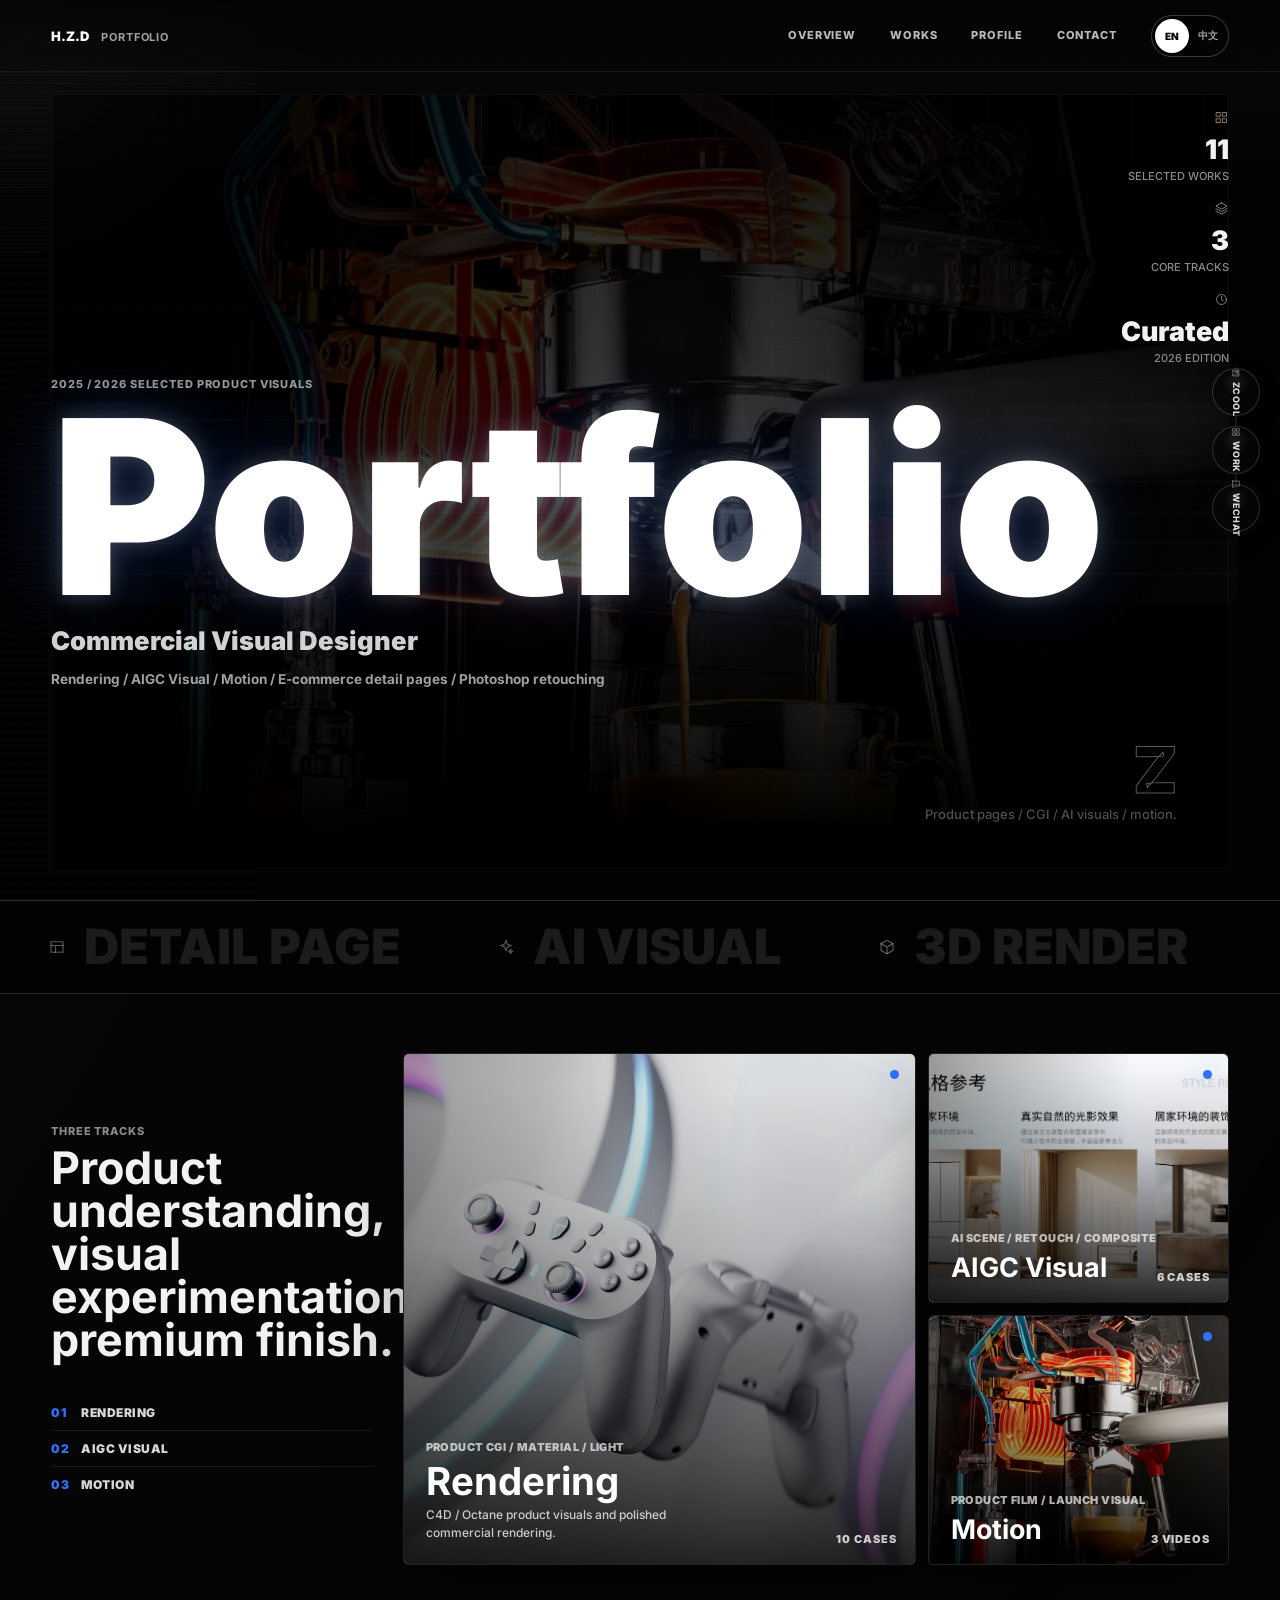
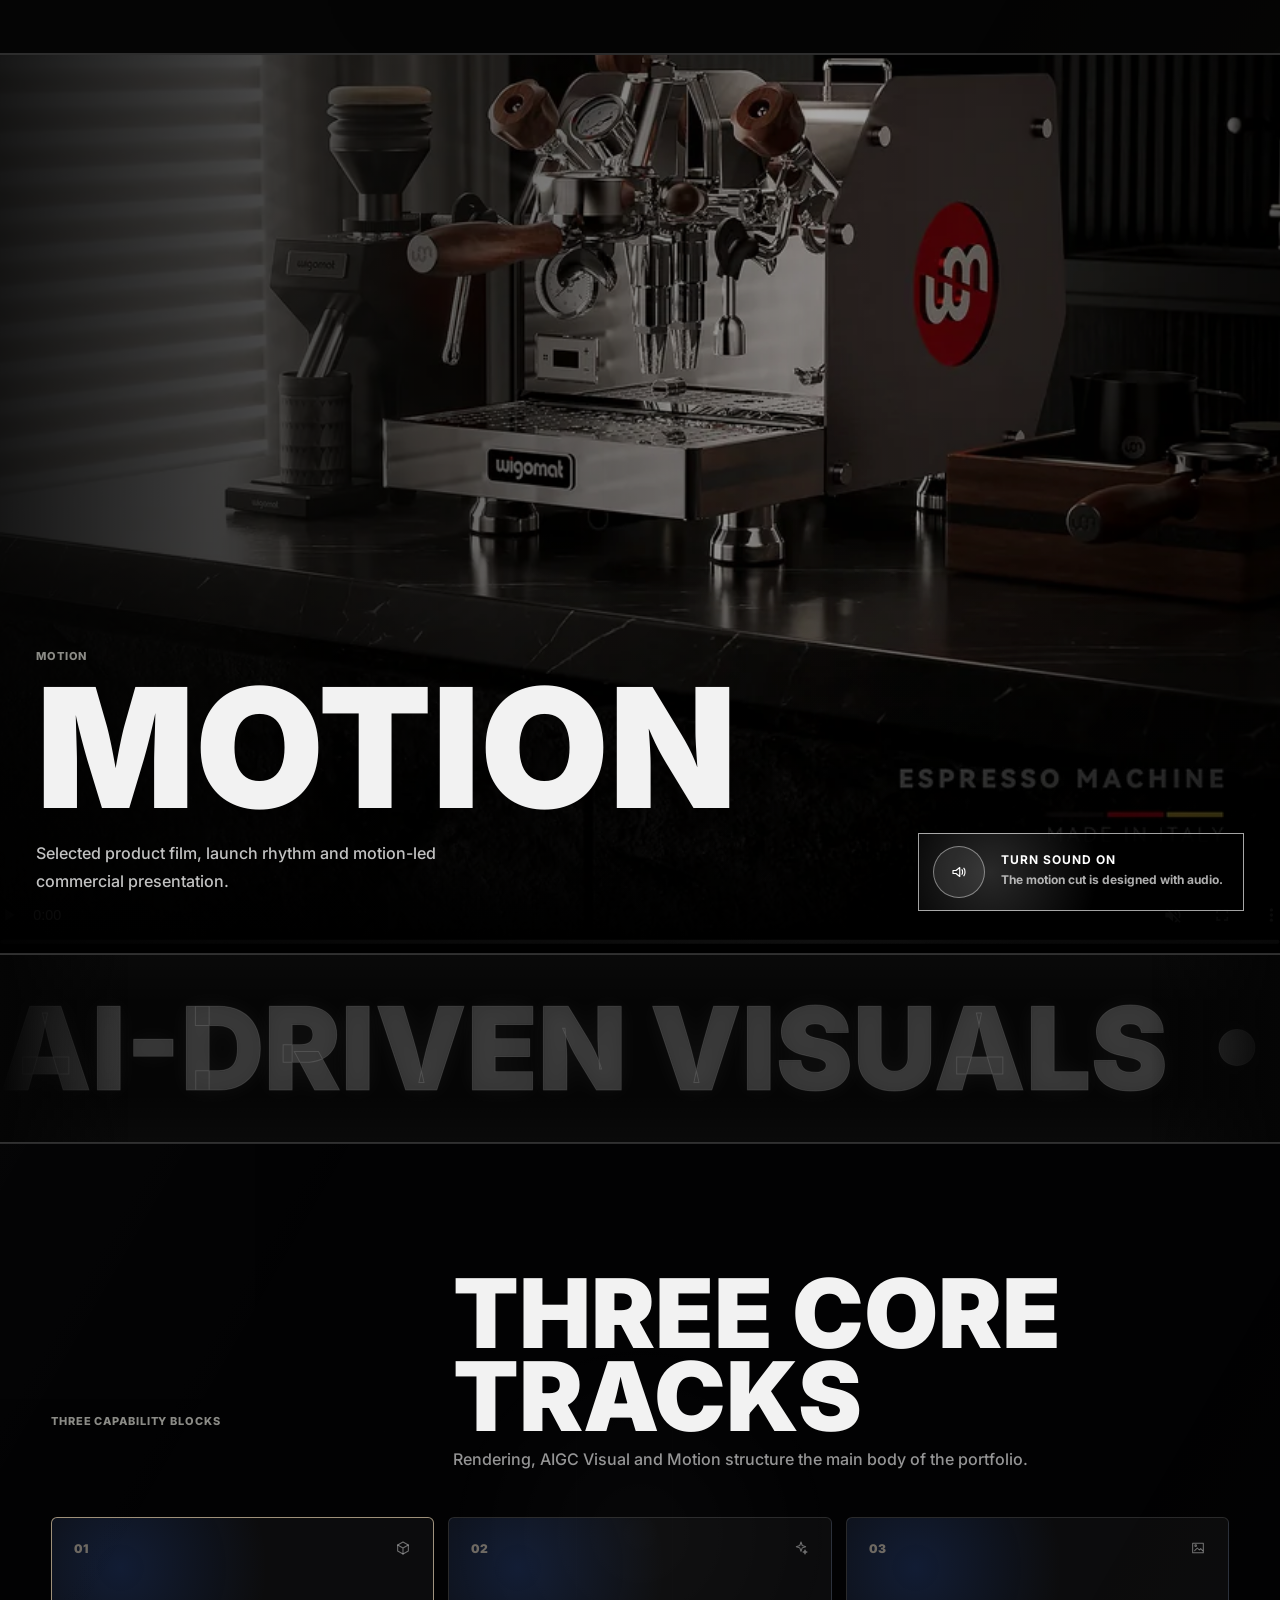
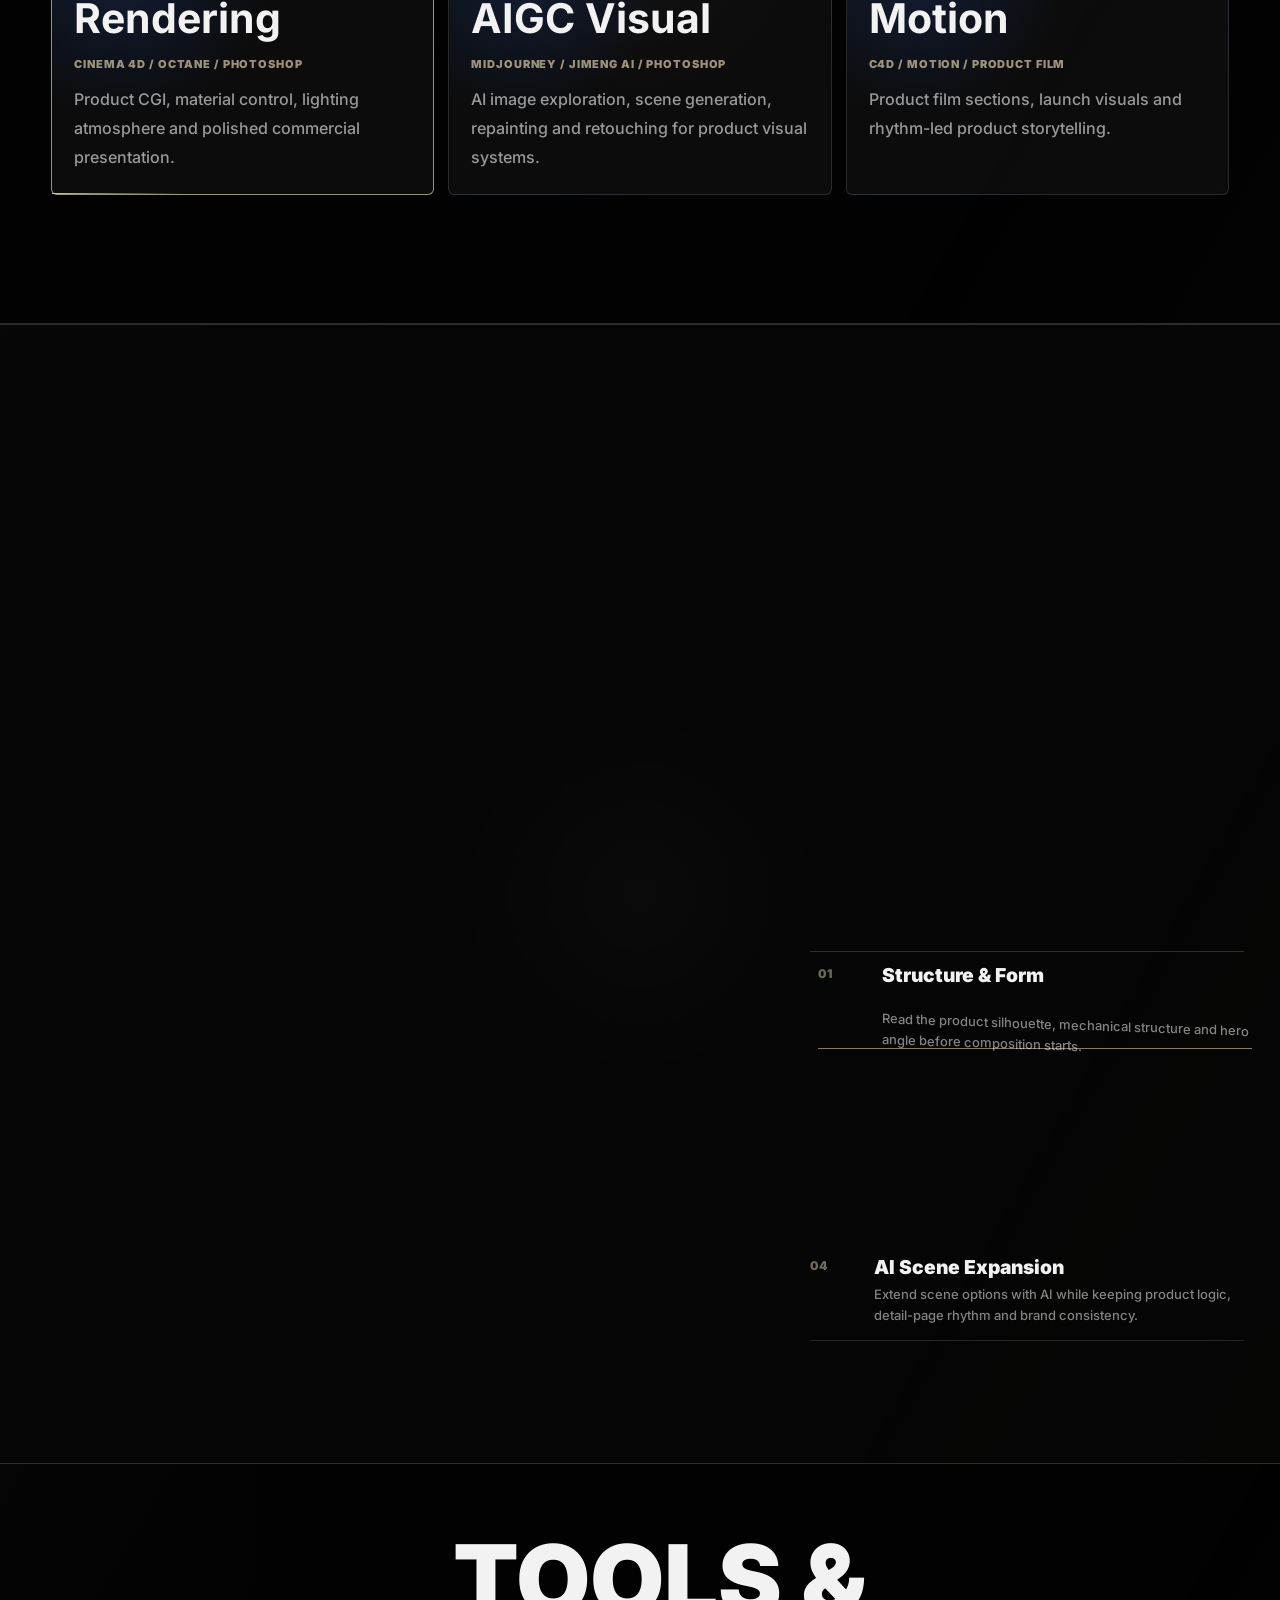
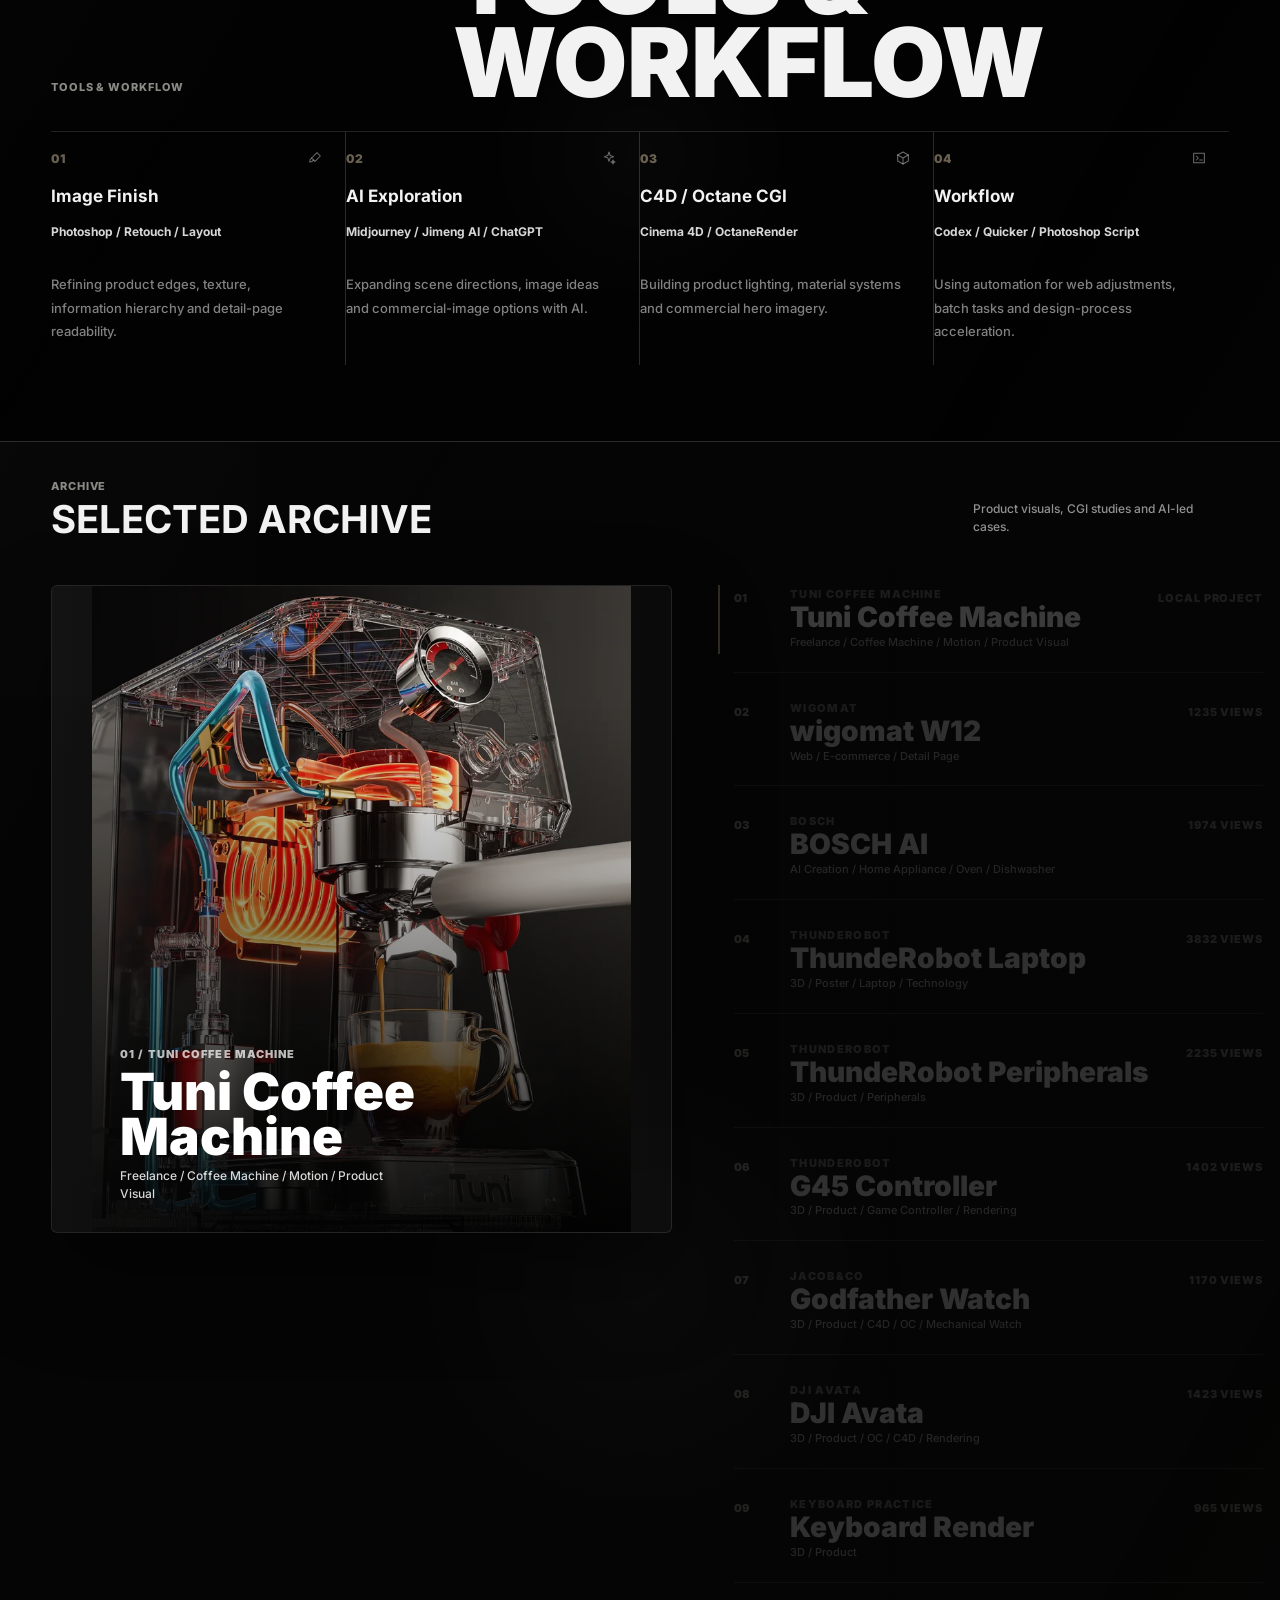
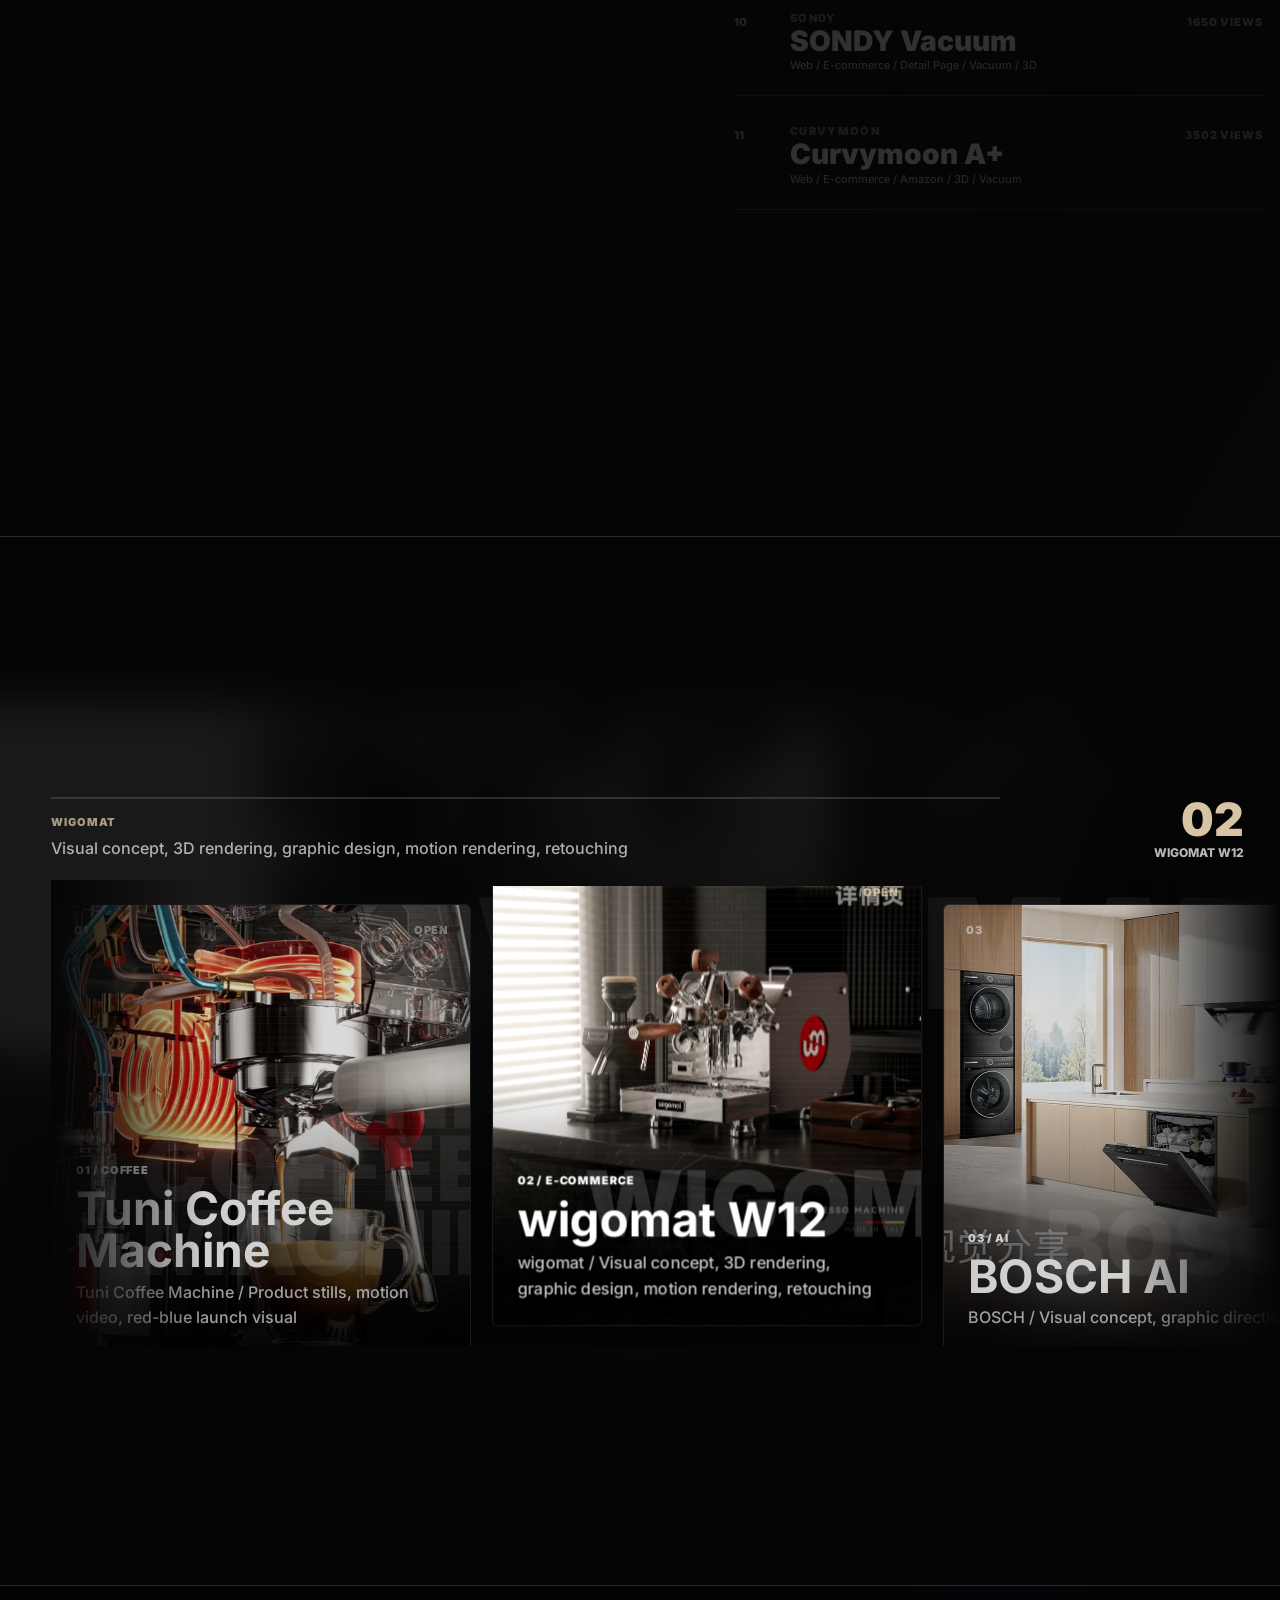
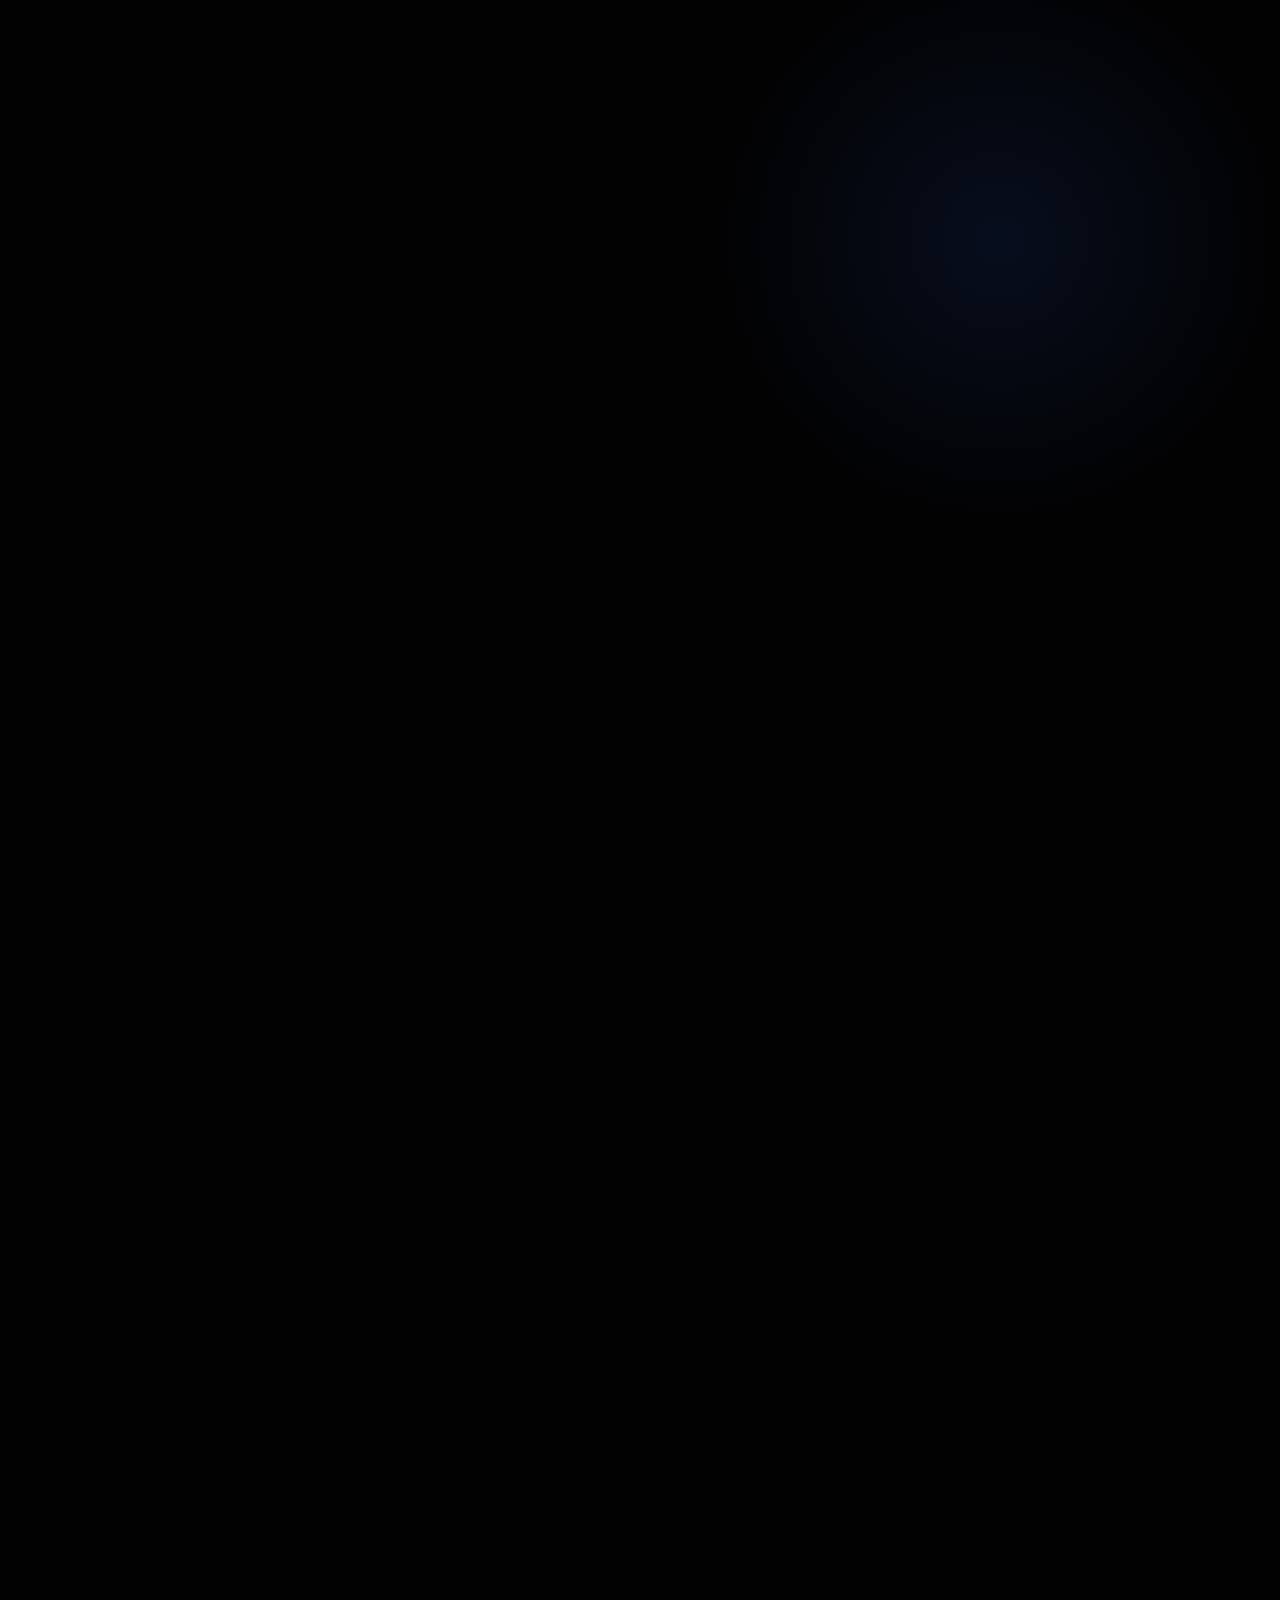
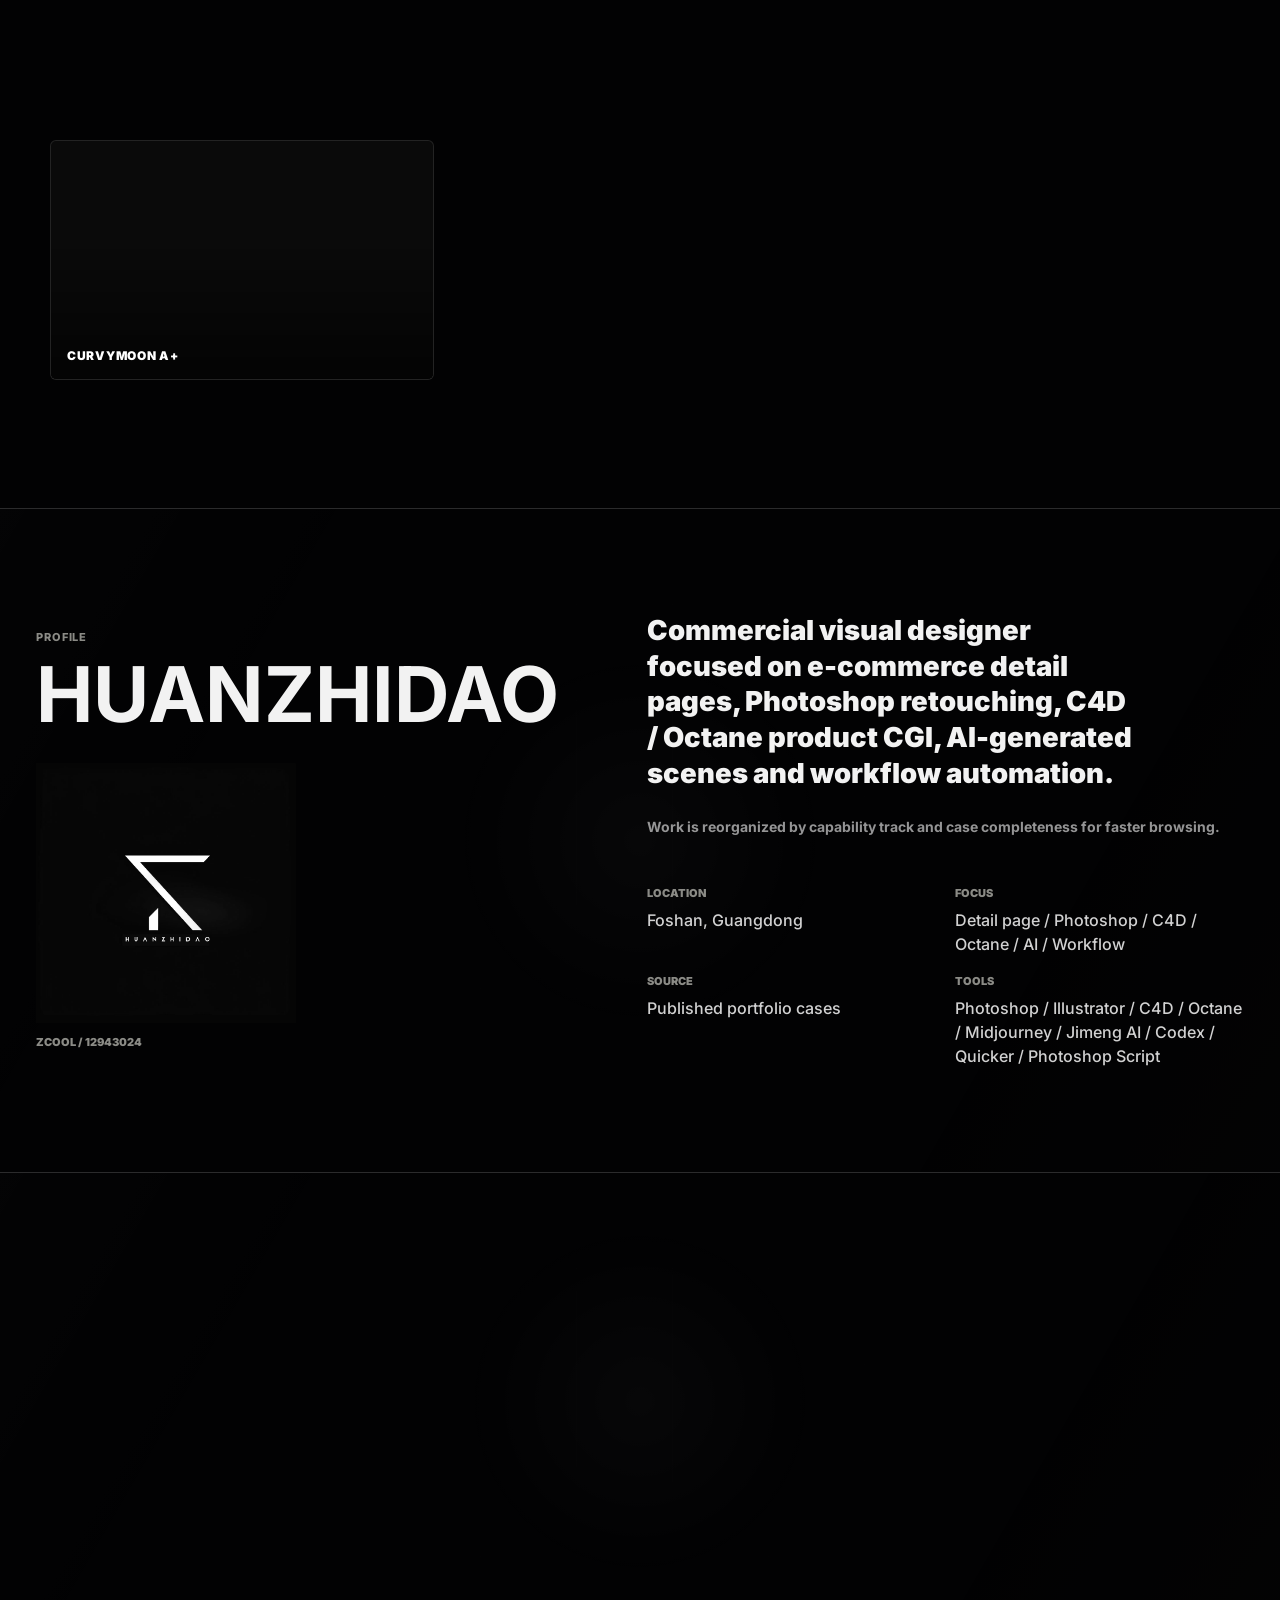
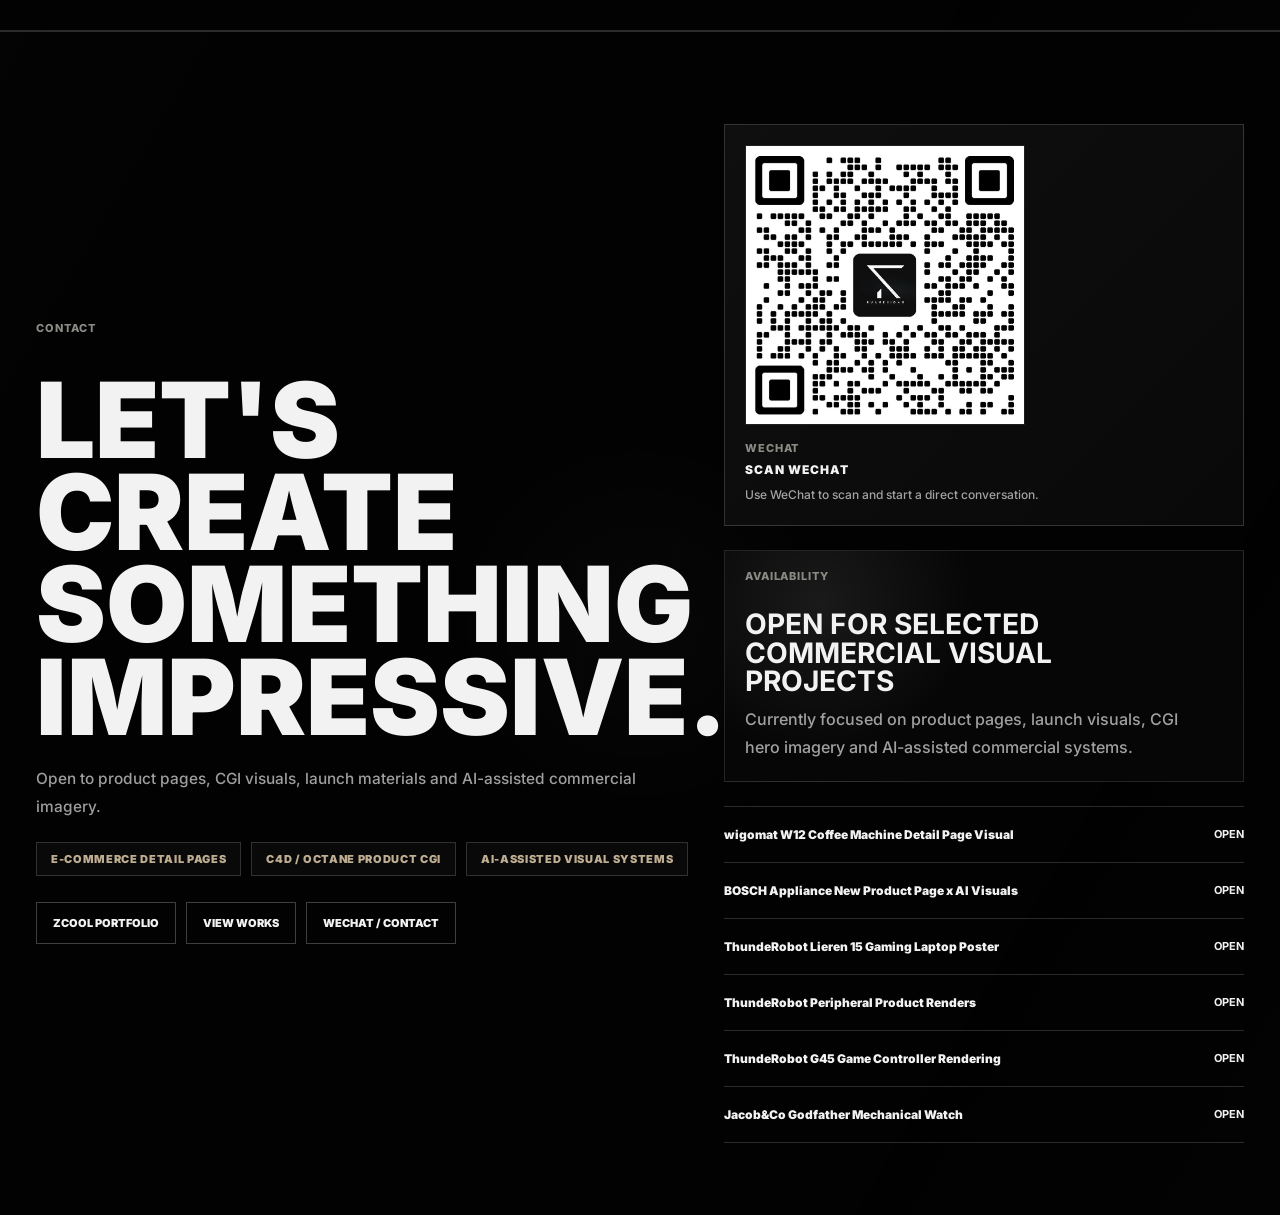
==== commit 46b6087f: "Publish checkpoint: visual-first archive redesign" ====
--- a/index.html
+++ b/index.html
@@ -7,7 +7,7 @@
       name="description"
       content="HUANZHIDAO designer portfolio, built around published ZCOOL cases, e-commerce detail pages, AI visuals, 3D renders and commercial motion work."
     />
-    <title>HUANZHIDAO | Published Works Portfolio</title>
+    <title>HUANZHIDAO | Portfolio</title>
     <link
       rel="preload"
       href="assets/fonts/Inter-900.ttf"
@@ -29,7 +29,7 @@
       </a>
       <div class="header-actions">
         <nav class="top-nav" aria-label="Main navigation">
-          <a href="#index" data-i18n="navIndex">INDEX</a>
+          <a href="#overview" data-i18n="navIndex">OVERVIEW</a>
           <a href="#work" data-i18n="navWork">WORK</a>
           <a href="#profile" data-i18n="navProfile">PROFILE</a>
           <a href="#contact" data-i18n="navContact">CONTACT</a>
@@ -63,20 +63,19 @@
       <section class="hero section-dark" aria-label="Portfolio cover">
         <div class="hero-scan" aria-hidden="true"></div>
         <div class="hero-copy" data-speed="-0.08">
-          <p class="eyebrow" data-i18n="heroEyebrow">12 works / ZCOOL cases / Tuni coffee / e-commerce / AI / 3D</p>
-          <h1 data-text="PUBLISH IMPACT." data-i18n-html="heroTitle">
-            <span class="hero-title-line">PUBLISH</span>
-            <span class="hero-title-line">IMPACT<span class="hero-dot">.</span></span>
+          <p class="eyebrow" data-i18n="heroEyebrow">2025 / 2026 portfolio for commercial visual roles</p>
+          <h1 data-text="Portfolio" data-i18n-html="heroTitle">
+            <span class="hero-title-line">Portfolio</span>
           </h1>
           <div class="hero-position">
-            <p data-i18n="heroRole">AI-Driven Commercial Visual Designer</p>
-            <span data-i18n="heroSubtitle">E-commerce Visuals / Photoshop Retouching / AI Images / CGI Product Stories / Workflow Automation</span>
+            <p data-i18n="heroRole">Commercial Visual Designer</p>
+            <span data-i18n="heroSubtitle">Rendering / AIGC Visual / Motion / E-commerce detail pages / Photoshop retouching</span>
           </div>
         </div>
         <div class="hero-meta">
-          <div data-meta-icon="grid"><span>12</span><small data-i18n="totalWorks">Total Works</small></div>
-          <div data-meta-icon="layers"><span>5</span><small data-i18n="projectTracks">Project Tracks</small></div>
-          <div data-meta-icon="clock"><span data-i18n="latestStatus">Updated</span><small data-i18n="latestPublish">Recently Updated</small></div>
+          <div data-meta-icon="grid"><span>11</span><small data-i18n="totalWorks">Selected Works</small></div>
+          <div data-meta-icon="layers"><span>3</span><small data-i18n="projectTracks">Core Tracks</small></div>
+          <div data-meta-icon="clock"><span data-i18n="latestStatus">Curated</span><small data-i18n="latestPublish">2026 Edition</small></div>
         </div>
         <div class="hero-visual" data-parallax data-speed="0.12">
           <img class="hero-image hero-image-current" src="assets/wigomat-cover.webp" alt="wigomat coffee machine detail page visual" />
@@ -91,10 +90,28 @@
 
       <section class="intro-strip section-dark" id="directionTags" aria-label="Creative directions"></section>
 
+      <section class="portfolio-proof section-dark ambient-section" id="overview" aria-label="Portfolio overview">
+        <div class="portfolio-proof-copy reveal-block" data-reveal>
+          <p class="eyebrow" data-i18n="portfolioProofEyebrow">Three tracks</p>
+          <h2 data-i18n-html="portfolioProofTitle">Product obsession,<br />visual experimentation,<br />premium presentation.</h2>
+        </div>
+        <div class="portfolio-proof-note reveal-block" data-reveal>
+          <p data-i18n="portfolioProofText">
+            Selected work grouped into Rendering, AIGC Visual and Motion.
+          </p>
+          <dl>
+            <div><dt>01</dt><dd data-i18n="portfolioProofPoint1">Rendering</dd></div>
+            <div><dt>02</dt><dd data-i18n="portfolioProofPoint2">AIGC Visual</dd></div>
+            <div><dt>03</dt><dd data-i18n="portfolioProofPoint3">Motion</dd></div>
+          </dl>
+        </div>
+        <div class="portfolio-track-grid reveal-block" id="portfolioTrackGrid" data-reveal aria-label="Core portfolio tracks"></div>
+      </section>
+
       <section class="showreel section-dark" id="showreel" aria-label="K5 Pro film">
         <div class="showreel-copy reveal-block" data-reveal>
           <p class="eyebrow" data-i18n="showreelEyebrow">Motion Case</p>
-          <h2>K5 PRO<br />FINAL FILM</h2>
+          <h2 data-i18n-html="showreelTitle">MOTION</h2>
           <p data-i18n="showreelText">A full-screen film section that presents 3D, material, lighting and rhythm through product motion.</p>
         </div>
         <video src="https://pub-88f8e039647d44168307edc9cce26e68.r2.dev/k5pro-final.mp4" poster="assets/wigomat-cover.webp" autoplay loop playsinline controls preload="metadata"></video>
@@ -187,15 +204,19 @@
       </section>
 
       <section class="project-index section-dark ambient-section" id="index">
-        <div class="sticky-title reveal-block" data-reveal>
-          <p class="eyebrow" data-i18n="indexEyebrow">Published Archive</p>
-          <h2 data-i18n="indexTitle">A curated index of selected published works.</h2>
-          <p class="index-lead" data-i18n="indexLead">A tighter reading line of released commercial visuals, CGI studies and AI-led product cases.</p>
-          <div class="index-preview" aria-hidden="true">
-            <div class="index-preview-track" id="indexPreviewTrack"></div>
-          </div>
-        </div>
-        <div class="index-list" id="indexList" aria-label="Published work index"></div>
+        <div class="index-summary reveal-block" data-reveal>
+          <p class="eyebrow" data-i18n="indexEyebrow">Archive</p>
+          <h2 data-i18n="indexTitle">SELECTED ARCHIVE</h2>
+          <p class="index-lead" data-i18n="indexLead">Published product visuals, CGI studies and AI-led cases.</p>
+        </div>
+        <div class="index-stage">
+          <div class="index-preview-shell">
+            <div class="index-preview" aria-hidden="true">
+              <div class="index-preview-track" id="indexPreviewTrack"></div>
+            </div>
+          </div>
+          <div class="index-list" id="indexList" aria-label="Published work index"></div>
+        </div>
       </section>
 
       <section class="work-stage section-dark ambient-section" id="work">
--- a/styles.css
+++ b/styles.css
@@ -4841,3 +4841,1508 @@
     line-height: 0.96;
   }
 }
+
+/* HR portfolio layout refresh */
+:root {
+  --portfolio-blue: #2f72ff;
+  --portfolio-blue-soft: rgba(47, 114, 255, 0.34);
+  --portfolio-panel: rgba(255, 255, 255, 0.045);
+  --portfolio-panel-strong: rgba(255, 255, 255, 0.075);
+}
+
+body {
+  background:
+    radial-gradient(circle at 52% 8%, rgba(47, 114, 255, 0.12), transparent 24vw),
+    radial-gradient(circle at 92% 42%, rgba(215, 196, 164, 0.08), transparent 22vw),
+    #020203;
+}
+
+.grain {
+  opacity: 0.42;
+}
+
+.ambient-glow {
+  opacity: 0.54;
+}
+
+.site-header {
+  mix-blend-mode: normal;
+  padding: 0 clamp(18px, 4vw, 58px);
+  background: linear-gradient(180deg, rgba(2, 2, 3, 0.76), rgba(2, 2, 3, 0.18));
+  border-bottom: 1px solid rgba(255, 255, 255, 0.08);
+  backdrop-filter: blur(18px);
+}
+
+.brand span {
+  font-size: 13px;
+}
+
+.top-nav a {
+  min-height: 38px;
+  color: rgba(255, 255, 255, 0.72);
+}
+
+.top-nav a:hover,
+.top-nav a:focus-visible {
+  color: #fff;
+}
+
+.lang-switch {
+  border-radius: 999px;
+}
+
+.lang-switch button {
+  border-radius: 999px;
+}
+
+.hero {
+  min-height: 100svh;
+  grid-template-columns: 1fr;
+  align-items: end;
+  padding: calc(var(--header-h) + 40px) clamp(18px, 4vw, 58px) clamp(34px, 5vw, 74px);
+  isolation: isolate;
+  background:
+    linear-gradient(180deg, rgba(255, 255, 255, 0.03), transparent 22%),
+    radial-gradient(circle at 52% 38%, rgba(255, 255, 255, 0.12), transparent 12vw),
+    #020203;
+}
+
+.hero::before {
+  content: "";
+  left: clamp(18px, 4vw, 58px);
+  right: clamp(18px, 4vw, 58px);
+  top: calc(var(--header-h) + 22px);
+  bottom: 28px;
+  width: auto;
+  height: auto;
+  font-size: 0;
+  transform: none;
+  color: transparent;
+  -webkit-text-stroke: 0;
+  border: 1px solid rgba(255, 255, 255, 0.06);
+  background:
+    linear-gradient(90deg, rgba(255, 255, 255, 0.055) 1px, transparent 1px),
+    linear-gradient(0deg, rgba(255, 255, 255, 0.035) 1px, transparent 1px);
+  background-size: 72px 72px;
+  mask-image: linear-gradient(180deg, rgba(0, 0, 0, 0.74), transparent 84%);
+  pointer-events: none;
+}
+
+.hero-copy {
+  align-self: end;
+  max-width: min(1180px, 92vw);
+  padding-bottom: clamp(112px, 16vh, 180px);
+}
+
+.hero .eyebrow {
+  margin-bottom: 22px;
+  color: rgba(255, 255, 255, 0.58);
+}
+
+.hero h1 {
+  max-width: 1220px;
+  font-size: clamp(78px, 19vw, 246px);
+  line-height: 0.78;
+  text-shadow:
+    0 0 22px rgba(255, 255, 255, 0.22),
+    0 0 76px rgba(47, 114, 255, 0.22);
+}
+
+:lang(zh-CN) .hero h1 {
+  font-size: clamp(76px, 18vw, 232px);
+  line-height: 0.78;
+}
+
+.hero h1::before {
+  opacity: 0.16;
+  background:
+    repeating-linear-gradient(0deg, transparent 0 0.12em, rgba(255, 255, 255, 0.16) 0.122em 0.126em),
+    linear-gradient(90deg, rgba(47, 114, 255, 0.18), transparent 30%, transparent 72%, rgba(255, 255, 255, 0.1));
+}
+
+.hero-title-line {
+  max-width: max-content;
+}
+
+.hero-position {
+  width: min(780px, 92vw);
+  margin-top: 24px;
+  gap: 12px;
+}
+
+.hero-position p {
+  font-size: clamp(18px, 2vw, 32px);
+  text-transform: none;
+}
+
+.hero-position span {
+  max-width: 760px;
+  color: rgba(255, 255, 255, 0.62);
+  font-size: clamp(12px, 1.06vw, 16px);
+}
+
+.hero-visual {
+  position: absolute;
+  z-index: 0;
+  inset: calc(var(--header-h) + 22px) clamp(18px, 4vw, 58px) 28px;
+  height: auto;
+  min-height: 0;
+  clip-path: none;
+  border: 1px solid rgba(255, 255, 255, 0.08);
+  background: #050507;
+  opacity: 0.72;
+  filter: saturate(0.88) brightness(0.74) contrast(1.08);
+}
+
+body.is-intro .hero-visual {
+  transform: translate3d(0, 22px, 0) scale(1.015);
+}
+
+.hero-visual::after {
+  background:
+    linear-gradient(90deg, rgba(2, 2, 3, 0.92), rgba(2, 2, 3, 0.42) 44%, rgba(2, 2, 3, 0.84)),
+    linear-gradient(0deg, rgba(2, 2, 3, 0.96), transparent 35%, rgba(2, 2, 3, 0.52)),
+    radial-gradient(circle at 46% 48%, rgba(255, 255, 255, 0.12), transparent 18vw);
+}
+
+.hero-frame {
+  left: auto;
+  right: clamp(24px, 4vw, 52px);
+  bottom: clamp(24px, 4vw, 46px);
+  width: min(270px, 42vw);
+  text-align: right;
+}
+
+.hero-frame strong {
+  font-size: clamp(42px, 5vw, 88px);
+  text-shadow: none;
+  -webkit-text-stroke: 1px rgba(255, 255, 255, 0.68);
+}
+
+.hero-frame p {
+  margin: 10px 0 0;
+  color: rgba(255, 255, 255, 0.58);
+}
+
+.hero-meta {
+  left: auto;
+  right: clamp(18px, 4vw, 58px);
+  top: calc(var(--header-h) + 38px);
+  bottom: auto;
+  display: grid;
+  justify-items: end;
+  gap: 18px;
+  text-align: right;
+}
+
+.hero-meta div {
+  justify-items: end;
+}
+
+.hero-meta span {
+  font-size: clamp(20px, 2.1vw, 38px);
+}
+
+.intro-strip {
+  background: #020203;
+}
+
+.intro-strip p {
+  font-size: clamp(22px, 3.8vw, 54px);
+  color: rgba(255, 255, 255, 0.1);
+}
+
+.portfolio-proof {
+  position: relative;
+  display: grid;
+  grid-template-columns: minmax(0, 0.46fr) minmax(320px, 0.54fr);
+  gap: clamp(18px, 3vw, 44px);
+  align-items: start;
+  padding: clamp(64px, 8vw, 96px) clamp(18px, 4vw, 58px) clamp(72px, 8vw, 96px);
+  border-bottom: 1px solid var(--line);
+  scroll-margin-top: var(--header-h);
+}
+
+.portfolio-proof > * {
+  position: relative;
+  z-index: 1;
+}
+
+.portfolio-proof::before {
+  opacity: 0.3;
+}
+
+.portfolio-proof-copy,
+.portfolio-proof-note,
+.portfolio-track-grid {
+  width: min(1180px, 100%);
+  margin: 0;
+}
+
+.portfolio-proof-copy {
+  display: grid;
+  gap: 12px;
+  align-items: start;
+}
+
+.portfolio-proof-copy .eyebrow {
+  margin: 0;
+}
+
+.portfolio-proof-copy h2 {
+  margin: 0;
+  max-width: 520px;
+  font-size: clamp(30px, 4.6vw, 64px);
+  line-height: 0.92;
+  letter-spacing: 0;
+}
+
+:lang(zh-CN) .portfolio-proof-copy h2 {
+  font-size: clamp(30px, 4.8vw, 68px);
+  line-height: 0.96;
+}
+
+.portfolio-proof-note {
+  display: grid;
+  gap: 14px;
+  justify-self: end;
+  align-self: start;
+  max-width: 360px;
+  padding-top: 12px;
+  color: rgba(255, 255, 255, 0.66);
+}
+
+.portfolio-proof-note p {
+  max-width: none;
+  margin: 0;
+  font-size: 14px;
+  line-height: 1.72;
+}
+
+.portfolio-proof-note dl {
+  margin: 0;
+  display: flex;
+  flex-wrap: wrap;
+  gap: 10px 18px;
+}
+
+.portfolio-proof-note dl div {
+  display: inline-grid;
+  grid-template-columns: auto auto;
+  gap: 8px;
+  align-items: center;
+  min-height: 0;
+  border-top: 0;
+  padding-top: 0;
+}
+
+.portfolio-proof-note dl div:first-child {
+  border-top-color: transparent;
+}
+
+.portfolio-proof-note dt,
+.portfolio-proof-note dd {
+  margin: 0;
+  font-size: 12px;
+  font-weight: 850;
+  letter-spacing: 0.04em;
+  text-transform: uppercase;
+}
+
+.portfolio-proof-note dt {
+  color: var(--portfolio-blue);
+}
+
+.portfolio-proof-note dd {
+  color: rgba(255, 255, 255, 0.84);
+}
+
+.portfolio-track-grid {
+  grid-column: 1 / -1;
+  margin-top: clamp(22px, 3vw, 30px);
+  display: grid;
+  grid-template-columns: minmax(0, 1.25fr) minmax(0, 0.92fr);
+  grid-template-rows: repeat(2, minmax(220px, 1fr));
+  gap: 14px;
+}
+
+.portfolio-track-card {
+  position: relative;
+  min-height: 0;
+  overflow: hidden;
+  border: 1px solid rgba(255, 255, 255, 0.1);
+  border-radius: 6px;
+  background: #070708;
+  color: #fff;
+  padding: 20px;
+  display: grid;
+  align-content: end;
+  text-align: left;
+  cursor: pointer;
+  isolation: isolate;
+  transform: translateY(0);
+  transition:
+    transform 420ms cubic-bezier(0.16, 1, 0.3, 1),
+    border-color 260ms ease,
+    box-shadow 420ms cubic-bezier(0.16, 1, 0.3, 1);
+}
+
+.portfolio-track-card:first-child {
+  grid-row: 1 / span 2;
+  min-height: clamp(420px, 42vw, 560px);
+}
+
+.portfolio-track-card:nth-child(2),
+.portfolio-track-card:nth-child(3) {
+  min-height: clamp(202px, 16vw, 272px);
+}
+
+.portfolio-track-card img {
+  position: absolute;
+  inset: 0;
+  z-index: -2;
+  filter: saturate(0.9) brightness(0.78) contrast(1.04);
+  transform: scale(1.05);
+  transition: transform 700ms cubic-bezier(0.16, 1, 0.3, 1), filter 700ms cubic-bezier(0.16, 1, 0.3, 1);
+}
+
+.portfolio-track-card::before {
+  content: "";
+  position: absolute;
+  inset: 0;
+  z-index: -1;
+  background:
+    linear-gradient(180deg, transparent 26%, rgba(0, 0, 0, 0.22), rgba(0, 0, 0, 0.9)),
+    linear-gradient(90deg, rgba(0, 0, 0, 0.72), transparent 72%);
+}
+
+.portfolio-track-card::after {
+  content: "";
+  position: absolute;
+  right: 16px;
+  top: 16px;
+  width: 9px;
+  height: 9px;
+  border-radius: 50%;
+  background: var(--portfolio-blue);
+  box-shadow: 0 0 22px var(--portfolio-blue-soft);
+}
+
+.portfolio-track-card:hover,
+.portfolio-track-card:focus-visible {
+  outline: 0;
+  transform: translateY(-6px);
+  border-color: rgba(255, 255, 255, 0.34);
+  box-shadow: 0 24px 70px rgba(0, 0, 0, 0.42);
+}
+
+.portfolio-track-card:hover img,
+.portfolio-track-card:focus-visible img {
+  transform: scale(1.1);
+  filter: saturate(1.05) brightness(0.88) contrast(1.06);
+}
+
+.portfolio-track-kicker {
+  display: block;
+  max-width: 82%;
+  margin-bottom: 12px;
+  color: rgba(255, 255, 255, 0.68);
+  font-size: 11px;
+  font-weight: 900;
+  letter-spacing: 0.04em;
+  text-transform: uppercase;
+}
+
+.portfolio-track-card strong {
+  display: block;
+  font-size: clamp(28px, 3.6vw, 54px);
+  line-height: 0.92;
+  letter-spacing: 0;
+}
+
+.portfolio-track-card:nth-child(2) strong,
+.portfolio-track-card:nth-child(3) strong {
+  font-size: clamp(24px, 2.6vw, 40px);
+}
+
+.portfolio-track-card p {
+  max-width: 380px;
+  margin: 12px 0 0;
+  color: rgba(255, 255, 255, 0.72);
+  font-size: 12px;
+  line-height: 1.55;
+}
+
+.portfolio-track-card b {
+  position: absolute;
+  right: 18px;
+  bottom: 18px;
+  color: rgba(255, 255, 255, 0.78);
+  font-size: 11px;
+  font-weight: 900;
+  letter-spacing: 0.08em;
+  text-transform: uppercase;
+}
+
+.capabilities,
+.workflow {
+  background: #020203;
+}
+
+.capabilities {
+  padding: clamp(88px, 10vw, 130px) clamp(18px, 4vw, 58px);
+}
+
+.capabilities-head,
+.workflow-head {
+  width: min(1180px, 100%);
+  margin-left: auto;
+  margin-right: auto;
+  grid-template-columns: minmax(180px, 0.32fr) minmax(0, 0.68fr);
+}
+
+.capabilities-head h2,
+.workflow-head h2 {
+  font-size: clamp(44px, 7.5vw, 116px);
+}
+
+.capabilities-head p:last-child {
+  max-width: 620px;
+}
+
+.capability-layout {
+  width: min(1180px, 100%);
+  margin: 0 auto;
+  display: block;
+}
+
+.capability-grid {
+  grid-template-columns: repeat(3, minmax(0, 1fr));
+  gap: 14px;
+}
+
+.capability-preview {
+  display: none;
+}
+
+.capability-card {
+  min-height: 252px;
+  padding: 22px;
+  border: 1px solid rgba(255, 255, 255, 0.12);
+  border-radius: 6px;
+  background:
+    radial-gradient(circle at 18% 18%, rgba(47, 114, 255, 0.16), transparent 38%),
+    var(--portfolio-panel);
+}
+
+.capability-card h3 {
+  font-size: clamp(28px, 3.2vw, 48px);
+}
+
+.card-kicker {
+  margin-bottom: 42px;
+}
+
+.workflow {
+  padding-left: clamp(18px, 4vw, 58px);
+  padding-right: clamp(18px, 4vw, 58px);
+}
+
+.workflow-grid {
+  width: min(1180px, 100%);
+  margin: 0 auto;
+  border-top-color: rgba(255, 255, 255, 0.13);
+}
+
+.project-index {
+  padding-left: clamp(18px, 4vw, 58px);
+  padding-right: clamp(18px, 4vw, 58px);
+  grid-template-columns: minmax(340px, 0.78fr) minmax(0, 1.22fr);
+  gap: clamp(28px, 4vw, 52px);
+}
+
+.project-index .kinetic-word {
+  display: none;
+}
+
+.sticky-title {
+  max-width: none;
+}
+
+.sticky-title h2 {
+  max-width: 420px;
+  font-size: clamp(28px, 3.6vw, 56px);
+}
+
+.index-lead {
+  max-width: 420px;
+  margin-top: 12px;
+  font-size: 13px;
+  line-height: 1.62;
+}
+
+.index-preview {
+  width: 100%;
+  margin-top: 24px;
+  border-radius: 6px;
+}
+
+.index-preview-item::before {
+  content: "";
+  position: absolute;
+  inset: 0;
+  z-index: 1;
+  background:
+    linear-gradient(180deg, rgba(0, 0, 0, 0.04), transparent 40%, rgba(0, 0, 0, 0.86)),
+    linear-gradient(90deg, rgba(0, 0, 0, 0.36), transparent 58%);
+}
+
+.index-preview-item figcaption {
+  position: absolute;
+  left: 18px;
+  right: 18px;
+  bottom: 18px;
+  z-index: 2;
+  display: grid;
+  gap: 8px;
+}
+
+.index-preview-item figcaption span {
+  color: rgba(255, 255, 255, 0.64);
+  font-size: 11px;
+  font-weight: 850;
+  letter-spacing: 0.04em;
+  text-transform: uppercase;
+}
+
+.index-preview-item figcaption strong {
+  max-width: 88%;
+  color: #fff;
+  font-size: clamp(24px, 2.4vw, 34px);
+  line-height: 0.98;
+  font-weight: 900;
+}
+
+.index-preview-item figcaption p {
+  max-width: 88%;
+  margin: 0;
+  color: rgba(255, 255, 255, 0.72);
+  font-size: 12px;
+  line-height: 1.52;
+}
+
+.index-list {
+  gap: 8px;
+  border-top: 0;
+}
+
+.index-row {
+  min-height: 0;
+  grid-template-columns: 40px 168px minmax(0, 1fr) minmax(110px, 132px);
+  gap: 14px 18px;
+  align-items: center;
+  padding: 14px 0;
+}
+
+.index-row::before {
+  left: -10px;
+  top: 12px;
+  bottom: 12px;
+}
+
+.index-thumb {
+  position: relative;
+  aspect-ratio: 16 / 10;
+  overflow: hidden;
+  border: 1px solid rgba(255, 255, 255, 0.08);
+  border-radius: 6px;
+  background: #090909;
+}
+
+.index-thumb img {
+  width: 100%;
+  height: 100%;
+  object-fit: cover;
+  transition: transform 520ms cubic-bezier(0.16, 1, 0.3, 1);
+}
+
+.index-row:hover .index-thumb img,
+.index-row.is-active .index-thumb img {
+  transform: scale(1.045);
+}
+
+.index-copy {
+  gap: 6px;
+}
+
+.index-copy small {
+  color: rgba(255, 255, 255, 0.48);
+  font-size: 11px;
+  font-weight: 850;
+  letter-spacing: 0.04em;
+  text-transform: uppercase;
+}
+
+.index-row strong {
+  font-size: clamp(18px, 1.7vw, 24px);
+  line-height: 1.02;
+}
+
+.index-meta {
+  gap: 6px;
+  padding-top: 0;
+}
+
+.index-meta em {
+  font-size: 12px;
+  line-height: 1.55;
+  text-transform: none;
+  letter-spacing: 0;
+  color: rgba(255, 255, 255, 0.5);
+}
+
+.index-meta b {
+  color: rgba(255, 255, 255, 0.82);
+}
+
+.index-list:has(.index-row:hover) .index-row:not(:hover) {
+  opacity: 0.62;
+}
+
+.index-row.is-active strong,
+.index-row:hover strong {
+  color: #fff;
+  transform: none;
+}
+
+.work-stage {
+  padding-top: clamp(88px, 10vw, 132px);
+}
+
+.work-pin {
+  padding-left: clamp(18px, 4vw, 58px);
+}
+
+.feature-card {
+  height: clamp(390px, 50vh, 610px);
+  border: 1px solid rgba(255, 255, 255, 0.1);
+  border-radius: 6px;
+}
+
+.work-track {
+  grid-auto-columns: minmax(420px, 33vw);
+}
+
+.gtm.section-light {
+  background:
+    radial-gradient(circle at 78% 12%, rgba(47, 114, 255, 0.1), transparent 22vw),
+    #020203;
+  color: #fff;
+  border-top: 1px solid var(--line);
+}
+
+.gtm-title {
+  width: min(1180px, 100%);
+  margin-left: auto;
+  margin-right: auto;
+}
+
+.gtm-title .eyebrow {
+  color: rgba(255, 255, 255, 0.52);
+}
+
+.gtm-title h2 {
+  color: #fff;
+  font-size: clamp(48px, 9vw, 132px);
+}
+
+.gtm-title p:last-child {
+  color: rgba(255, 255, 255, 0.62);
+}
+
+.filter-bar {
+  width: min(1180px, 100%);
+  margin-left: auto;
+  margin-right: auto;
+}
+
+.gtm.section-light .filter-bar button {
+  border-color: rgba(255, 255, 255, 0.16);
+  color: rgba(255, 255, 255, 0.68);
+  border-radius: 999px;
+}
+
+.gtm.section-light .filter-bar button.active {
+  background: #fff;
+  color: #030304;
+}
+
+.project-grid {
+  width: min(1180px, 100%);
+  margin: 0 auto;
+  column-count: auto;
+  display: grid;
+  grid-template-columns: repeat(3, minmax(0, 1fr));
+  gap: 14px;
+}
+
+.project-tile {
+  margin: 0;
+  aspect-ratio: 16 / 10;
+  border: 1px solid rgba(255, 255, 255, 0.1);
+  border-radius: 6px;
+}
+
+.project-tile img,
+.project-tile video {
+  position: absolute;
+  inset: 0;
+  width: 100%;
+  height: 100%;
+  max-width: none;
+  margin: 0;
+  object-fit: cover;
+  object-position: 50% 50%;
+}
+
+.project-tile:nth-child(1),
+.project-tile:nth-child(7) {
+  grid-column: span 2;
+  aspect-ratio: 16 / 8;
+}
+
+.project-tile span {
+  font-size: 12px;
+}
+
+.profile,
+.brand-experience,
+.links {
+  background: #020203;
+}
+
+@media (max-width: 1100px) {
+  .portfolio-track-grid {
+    grid-template-columns: repeat(2, minmax(0, 1fr));
+    grid-template-rows: auto auto;
+  }
+
+  .portfolio-track-card:first-child {
+    grid-column: 1 / -1;
+    grid-row: auto;
+  }
+
+  .project-index {
+    grid-template-columns: 1fr;
+  }
+
+  .sticky-title {
+    position: relative;
+    top: auto;
+    display: grid;
+    grid-template-columns: minmax(0, 0.72fr) minmax(280px, 0.9fr);
+    gap: 18px 28px;
+    align-items: end;
+  }
+
+  .sticky-title .index-preview {
+    grid-column: 1 / -1;
+    max-width: 560px;
+  }
+
+  .index-row {
+    grid-template-columns: 34px 152px minmax(0, 1fr);
+  }
+
+  .index-meta {
+    grid-column: 3;
+  }
+
+  .capability-grid {
+    grid-template-columns: 1fr;
+  }
+}
+
+@media (max-width: 900px) {
+  .hero {
+    min-height: 92svh;
+    padding: calc(var(--header-h) + 30px) 18px 30px;
+  }
+
+  .hero::before,
+  .hero-visual {
+    inset: calc(var(--header-h) + 14px) 18px 22px;
+  }
+
+  .hero-copy {
+    padding-bottom: 132px;
+  }
+
+  .hero h1 {
+    font-size: clamp(64px, 20vw, 128px);
+  }
+
+  .hero-frame {
+    display: none;
+  }
+
+  .hero-meta {
+    top: auto;
+    left: 18px;
+    right: 18px;
+    bottom: 34px;
+    grid-template-columns: repeat(3, minmax(0, 1fr));
+    justify-items: start;
+    text-align: left;
+    gap: 12px;
+  }
+
+  .hero-meta div {
+    justify-items: start;
+  }
+
+  .portfolio-proof {
+    grid-template-columns: 1fr;
+    gap: 24px;
+  }
+
+  .portfolio-proof-copy,
+  .portfolio-proof-note,
+  .capabilities-head,
+  .workflow-head,
+  .project-index,
+  .gtm-title {
+    grid-template-columns: 1fr;
+  }
+
+  .portfolio-proof-note {
+    justify-self: stretch;
+    max-width: none;
+    padding-top: 0;
+  }
+
+  .portfolio-track-grid {
+    grid-template-columns: 1fr;
+    grid-template-rows: auto;
+  }
+
+  .portfolio-track-card,
+  .portfolio-track-card:first-child {
+    grid-column: auto;
+    grid-row: auto;
+    min-height: 300px;
+  }
+
+  .index-preview {
+    aspect-ratio: 16 / 11;
+  }
+
+  .index-row {
+    grid-template-columns: 28px 118px minmax(0, 1fr);
+    gap: 10px 14px;
+    align-items: start;
+  }
+
+  .index-meta {
+    grid-column: 3;
+    justify-items: start;
+  }
+
+  .capabilities-head p:last-child {
+    grid-column: auto;
+    margin: 0;
+  }
+
+  .project-grid {
+    grid-template-columns: repeat(2, minmax(0, 1fr));
+  }
+
+  .project-tile:nth-child(1),
+  .project-tile:nth-child(7) {
+    grid-column: auto;
+    aspect-ratio: 16 / 10;
+  }
+}
+
+@media (max-width: 560px) {
+  .hero-copy {
+    padding-bottom: 148px;
+  }
+
+  .hero-position span {
+    max-width: 96%;
+  }
+
+  .hero-meta {
+    bottom: 26px;
+  }
+
+  .hero-meta span {
+    font-size: 18px;
+  }
+
+  .portfolio-proof-copy h2 {
+    font-size: clamp(34px, 10vw, 40px);
+    line-height: 1.02;
+    overflow-wrap: break-word;
+  }
+
+  .portfolio-proof-note dl div {
+    grid-template-columns: auto auto;
+  }
+
+  .portfolio-track-card {
+    min-height: 270px;
+    padding: 18px;
+  }
+
+  .portfolio-track-card strong {
+    font-size: 34px;
+  }
+
+  .portfolio-track-card b {
+    position: relative;
+    right: auto;
+    bottom: auto;
+    justify-self: end;
+    margin-top: 14px;
+  }
+
+  .sticky-title {
+    grid-template-columns: 1fr;
+  }
+
+  .sticky-title .index-preview {
+    max-width: none;
+  }
+
+  .index-row {
+    grid-template-columns: 1fr;
+  }
+
+  .index-order {
+    margin-bottom: 2px;
+  }
+
+  .index-thumb {
+    aspect-ratio: 16 / 9;
+  }
+
+  .index-meta {
+    grid-column: auto;
+    display: flex;
+    flex-wrap: wrap;
+    gap: 8px 12px;
+  }
+
+  .project-grid {
+    grid-template-columns: 1fr;
+  }
+
+  .work-track {
+    grid-auto-columns: 86vw;
+  }
+}
+
+/* Portfolio polish pass */
+
+.portfolio-proof {
+  grid-template-columns: minmax(220px, 0.28fr) minmax(0, 0.72fr);
+  gap: clamp(16px, 2.4vw, 30px);
+  align-items: end;
+  padding-top: clamp(40px, 4.6vw, 62px);
+  padding-bottom: clamp(64px, 7vw, 88px);
+}
+
+.portfolio-proof-copy {
+  max-width: 360px;
+  gap: 10px;
+  align-self: end;
+}
+
+.portfolio-proof-copy h2 {
+  max-width: 360px;
+  font-size: clamp(26px, 3.5vw, 50px);
+  line-height: 0.96;
+}
+
+:lang(zh-CN) .portfolio-proof-copy h2 {
+  font-size: clamp(28px, 3.8vw, 54px);
+}
+
+.portfolio-proof-note {
+  max-width: none;
+  gap: 14px;
+  padding-top: 2px;
+  justify-self: start;
+  align-self: start;
+  color: rgba(255, 255, 255, 0.76);
+}
+
+.portfolio-proof-note p {
+  display: none;
+}
+
+.portfolio-proof-note dl {
+  display: grid;
+  gap: 10px;
+}
+
+.portfolio-proof-note dl div {
+  grid-template-columns: 20px 1fr;
+  gap: 10px;
+  padding-top: 10px;
+  border-top: 1px solid rgba(255, 255, 255, 0.08);
+}
+
+.portfolio-track-grid {
+  grid-column: 2;
+  grid-row: 1 / span 2;
+  margin-top: 0;
+  grid-template-columns: minmax(0, 1.26fr) minmax(0, 0.74fr);
+  grid-template-rows: repeat(2, minmax(214px, 1fr));
+  gap: 12px;
+}
+
+.portfolio-track-card {
+  padding: 22px;
+  box-shadow: 0 30px 74px rgba(0, 0, 0, 0.34);
+}
+
+.portfolio-track-card:first-child {
+  min-height: clamp(430px, 40vw, 540px);
+}
+
+.portfolio-track-card:nth-child(2),
+.portfolio-track-card:nth-child(3) {
+  min-height: clamp(184px, 16vw, 248px);
+}
+
+.portfolio-track-card img {
+  filter: saturate(1.02) brightness(0.98) contrast(1.08);
+}
+
+.portfolio-track-card::before {
+  background:
+    linear-gradient(180deg, rgba(0, 0, 0, 0) 6%, rgba(0, 0, 0, 0.14) 38%, rgba(0, 0, 0, 0.84)),
+    linear-gradient(90deg, rgba(0, 0, 0, 0.38), transparent 68%);
+}
+
+.portfolio-track-kicker {
+  margin-bottom: 10px;
+}
+
+.portfolio-track-card strong {
+  max-width: 10ch;
+  font-size: clamp(30px, 3vw, 46px);
+}
+
+.portfolio-track-card:nth-child(2) strong,
+.portfolio-track-card:nth-child(3) strong {
+  font-size: clamp(24px, 2.1vw, 32px);
+}
+
+.portfolio-track-card p {
+  max-width: 280px;
+  margin-top: 6px;
+  color: rgba(255, 255, 255, 0.76);
+  font-size: 12px;
+  line-height: 1.5;
+}
+
+.portfolio-track-card:nth-child(2) p,
+.portfolio-track-card:nth-child(3) p {
+  display: none;
+}
+
+.project-index {
+  display: grid;
+  grid-template-columns: 1fr;
+  gap: clamp(16px, 2vw, 24px);
+  overflow: visible;
+  padding-top: clamp(28px, 3vw, 42px);
+  padding-bottom: clamp(92px, 10vw, 132px);
+}
+
+.index-summary {
+  display: grid;
+  grid-template-columns: minmax(0, 1fr) minmax(260px, 360px);
+  gap: 8px 28px;
+  align-items: end;
+}
+
+.index-summary .eyebrow {
+  margin: 0;
+  grid-column: 1 / -1;
+}
+
+.index-summary h2 {
+  margin: 0;
+  font-size: clamp(30px, 3vw, 42px);
+  line-height: 0.92;
+}
+
+.index-lead {
+  margin: 0;
+  max-width: 32ch;
+  color: rgba(255, 255, 255, 0.56);
+  font-size: 12px;
+  line-height: 1.55;
+  justify-self: end;
+}
+
+.index-stage {
+  position: relative;
+  display: grid;
+  grid-template-columns: minmax(620px, 1.08fr) minmax(0, 0.92fr);
+  gap: clamp(24px, 2.2vw, 36px);
+  align-items: start;
+  padding-bottom: clamp(180px, 22vh, 260px);
+}
+
+.index-preview-shell {
+  position: relative;
+  align-self: start;
+  height: clamp(560px, 72vh, 660px);
+  min-height: clamp(560px, 72vh, 660px);
+  --index-preview-left: 0px;
+  --index-preview-width: 100%;
+  --index-preview-height: clamp(560px, 72vh, 660px);
+  --index-preview-top: calc(var(--header-h) + 18px);
+}
+
+.index-preview {
+  position: absolute;
+  inset: 0;
+  width: 100%;
+  height: 100%;
+  aspect-ratio: auto;
+  border: 1px solid rgba(255, 255, 255, 0.1);
+  box-shadow: 0 42px 96px rgba(0, 0, 0, 0.42);
+  opacity: 1;
+  transform: none;
+}
+
+.index-preview-shell.is-fixed .index-preview {
+  position: fixed;
+  top: var(--index-preview-top);
+  left: var(--index-preview-left);
+  width: var(--index-preview-width);
+  height: var(--index-preview-height);
+  z-index: 2;
+}
+
+.index-preview-shell.is-bottom .index-preview {
+  position: absolute;
+  inset: auto 0 0 0;
+}
+
+.index-preview-track,
+.index-preview-item {
+  height: 100%;
+}
+
+.index-preview-item::before {
+  background:
+    linear-gradient(180deg, rgba(0, 0, 0, 0.02), transparent 18%, rgba(0, 0, 0, 0.92)),
+    linear-gradient(90deg, rgba(0, 0, 0, 0.24), transparent 58%);
+}
+
+.index-preview-item {
+  opacity: 0.58;
+  transform: scale(1);
+  filter: saturate(0.98) brightness(0.88);
+}
+
+.index-preview-item figcaption {
+  left: 28px;
+  right: 28px;
+  bottom: 28px;
+  gap: 8px;
+}
+
+.index-preview-item figcaption span {
+  color: rgba(255, 255, 255, 0.72);
+  font-size: 11px;
+  letter-spacing: 0.1em;
+}
+
+.index-preview-item figcaption strong {
+  max-width: 72%;
+  font-size: clamp(48px, 4vw, 72px);
+  line-height: 0.88;
+}
+
+.index-preview-item figcaption p {
+  max-width: 62%;
+  color: rgba(255, 255, 255, 0.84);
+  font-size: 12px;
+  line-height: 1.55;
+  display: -webkit-box;
+  -webkit-box-orient: vertical;
+  -webkit-line-clamp: 2;
+  overflow: hidden;
+}
+
+.index-list {
+  min-width: 0;
+  padding-top: 6px;
+}
+
+.index-row {
+  grid-template-columns: 38px minmax(0, 1fr) auto;
+  gap: 14px 18px;
+  align-items: start;
+  min-height: 96px;
+  padding: 20px 0 22px;
+  background:
+    linear-gradient(90deg, rgba(255, 255, 255, 0.03), rgba(255, 255, 255, 0) 72%);
+}
+
+.index-row::before {
+  left: -16px;
+  top: 18px;
+  bottom: 18px;
+}
+
+.index-thumb {
+  display: none;
+}
+
+.index-order {
+  padding-top: 4px;
+}
+
+.index-copy {
+  gap: 4px;
+}
+
+.index-copy small {
+  color: rgba(255, 255, 255, 0.38);
+  font-size: 11px;
+  letter-spacing: 0.12em;
+}
+
+.index-copy p {
+  margin: 0;
+  max-width: none;
+  color: rgba(255, 255, 255, 0.58);
+  font-size: 11px;
+  line-height: 1.35;
+  display: -webkit-box;
+  -webkit-box-orient: vertical;
+  -webkit-line-clamp: 1;
+  overflow: hidden;
+}
+
+.index-row strong {
+  font-size: clamp(28px, 2.2vw, 40px);
+  line-height: 0.92;
+  color: rgba(255, 255, 255, 0.78);
+}
+
+.index-meta {
+  min-width: 94px;
+  padding-top: 4px;
+  align-content: start;
+  justify-items: end;
+  text-align: right;
+}
+
+.index-meta b {
+  color: rgba(255, 255, 255, 0.44);
+  font-size: 11px;
+  letter-spacing: 0.08em;
+}
+
+.index-list:has(.index-row:hover) .index-row:not(:hover) {
+  opacity: 1;
+}
+
+.index-row.is-active strong,
+.index-row:hover strong {
+  color: rgba(255, 255, 255, 0.98);
+  transform: translateX(0);
+}
+
+.index-row:hover,
+.index-row:focus-visible {
+  transform: translateX(0);
+}
+
+@media (max-width: 1100px) {
+  .project-index {
+    gap: 22px;
+    padding-bottom: clamp(92px, 10vw, 130px);
+  }
+
+  .index-summary {
+    grid-template-columns: 1fr;
+    gap: 8px;
+  }
+
+  .index-stage {
+    grid-template-columns: 1fr;
+    gap: 22px;
+    padding-bottom: 0;
+  }
+
+  .index-preview-shell {
+    position: relative;
+    top: auto;
+    height: auto;
+    min-height: 0;
+  }
+
+  .index-preview {
+    position: relative;
+    inset: auto;
+    max-width: 760px;
+    width: 100%;
+    height: clamp(360px, 52vw, 500px);
+  }
+
+  .index-lead {
+    max-width: 640px;
+    justify-self: start;
+  }
+}
+
+@media (max-width: 900px) {
+  .portfolio-proof {
+    grid-template-columns: 1fr;
+    gap: 18px;
+  }
+
+  .portfolio-proof-note {
+    order: 3;
+    max-width: none;
+    justify-self: stretch;
+  }
+
+  .portfolio-proof-copy {
+    max-width: none;
+  }
+
+  .portfolio-proof-copy h2 {
+    max-width: 8ch;
+    font-size: clamp(34px, 12vw, 58px);
+  }
+
+  .portfolio-track-grid {
+    order: 2;
+    grid-column: auto;
+    grid-row: auto;
+    grid-template-columns: 1fr;
+    grid-template-rows: auto;
+    gap: 12px;
+  }
+
+  .portfolio-track-card,
+  .portfolio-track-card:first-child {
+    min-height: 320px;
+  }
+
+  .portfolio-track-card:nth-child(2),
+  .portfolio-track-card:nth-child(3) {
+    min-height: 176px;
+  }
+
+  .portfolio-proof-note dl {
+    grid-template-columns: repeat(3, minmax(0, 1fr));
+    gap: 10px;
+  }
+
+  .portfolio-proof-note dl div {
+    grid-template-columns: 1fr;
+    gap: 4px;
+  }
+
+  .project-index {
+    gap: 18px;
+    padding-bottom: clamp(80px, 10vw, 110px);
+  }
+
+  .index-summary h2 {
+    max-width: none;
+    font-size: clamp(28px, 10vw, 46px);
+  }
+
+  .index-preview {
+    height: auto;
+    aspect-ratio: 0.88;
+  }
+
+  .index-thumb {
+    display: block;
+    aspect-ratio: 4 / 3;
+    border: 1px solid rgba(255, 255, 255, 0.08);
+    background: rgba(255, 255, 255, 0.02);
+  }
+
+  .index-thumb img {
+    opacity: 0.98;
+  }
+
+  .index-row {
+    grid-template-columns: 24px 84px minmax(0, 1fr);
+    gap: 10px 14px;
+    align-items: start;
+    padding: 18px 0 20px;
+    background: transparent;
+  }
+
+  .index-order {
+    padding-top: 2px;
+  }
+
+  .index-row strong {
+    font-size: clamp(22px, 7vw, 34px);
+  }
+
+  .index-copy p {
+    -webkit-line-clamp: 2;
+  }
+
+  .index-meta {
+    grid-column: 3;
+    justify-items: start;
+    text-align: left;
+  }
+}
+
+@media (max-width: 560px) {
+  .portfolio-proof-copy h2 {
+    font-size: clamp(30px, 14vw, 52px);
+  }
+
+  .portfolio-proof-note dl {
+    grid-template-columns: 1fr;
+  }
+
+  .portfolio-proof-note dl div {
+    grid-template-columns: 20px 1fr;
+    gap: 10px;
+  }
+
+  .index-row {
+    grid-template-columns: 1fr;
+    gap: 10px;
+    padding: 14px 0 16px;
+  }
+
+  .index-thumb {
+    aspect-ratio: 16 / 9;
+  }
+
+  .index-order,
+  .index-meta {
+    padding-top: 0;
+  }
+
+  .index-meta {
+    grid-column: auto;
+    justify-items: start;
+    text-align: left;
+  }
+}
